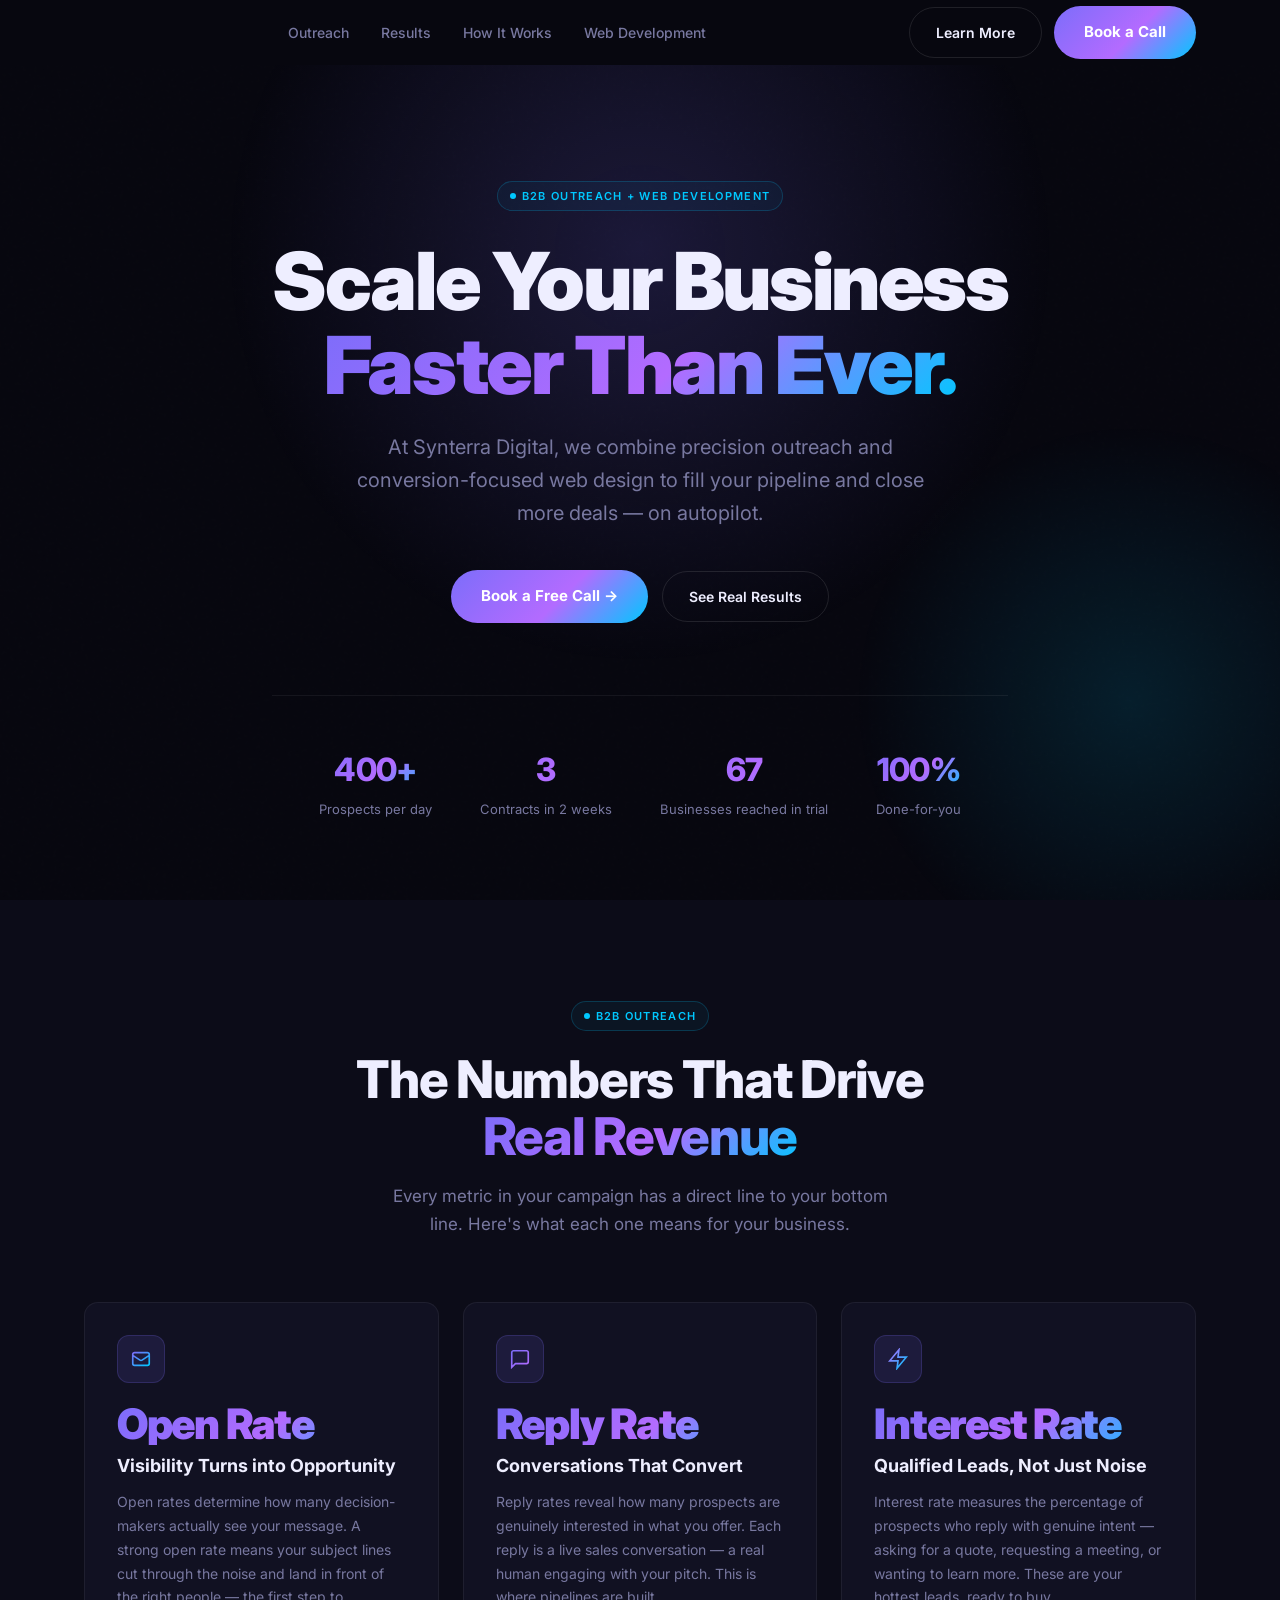
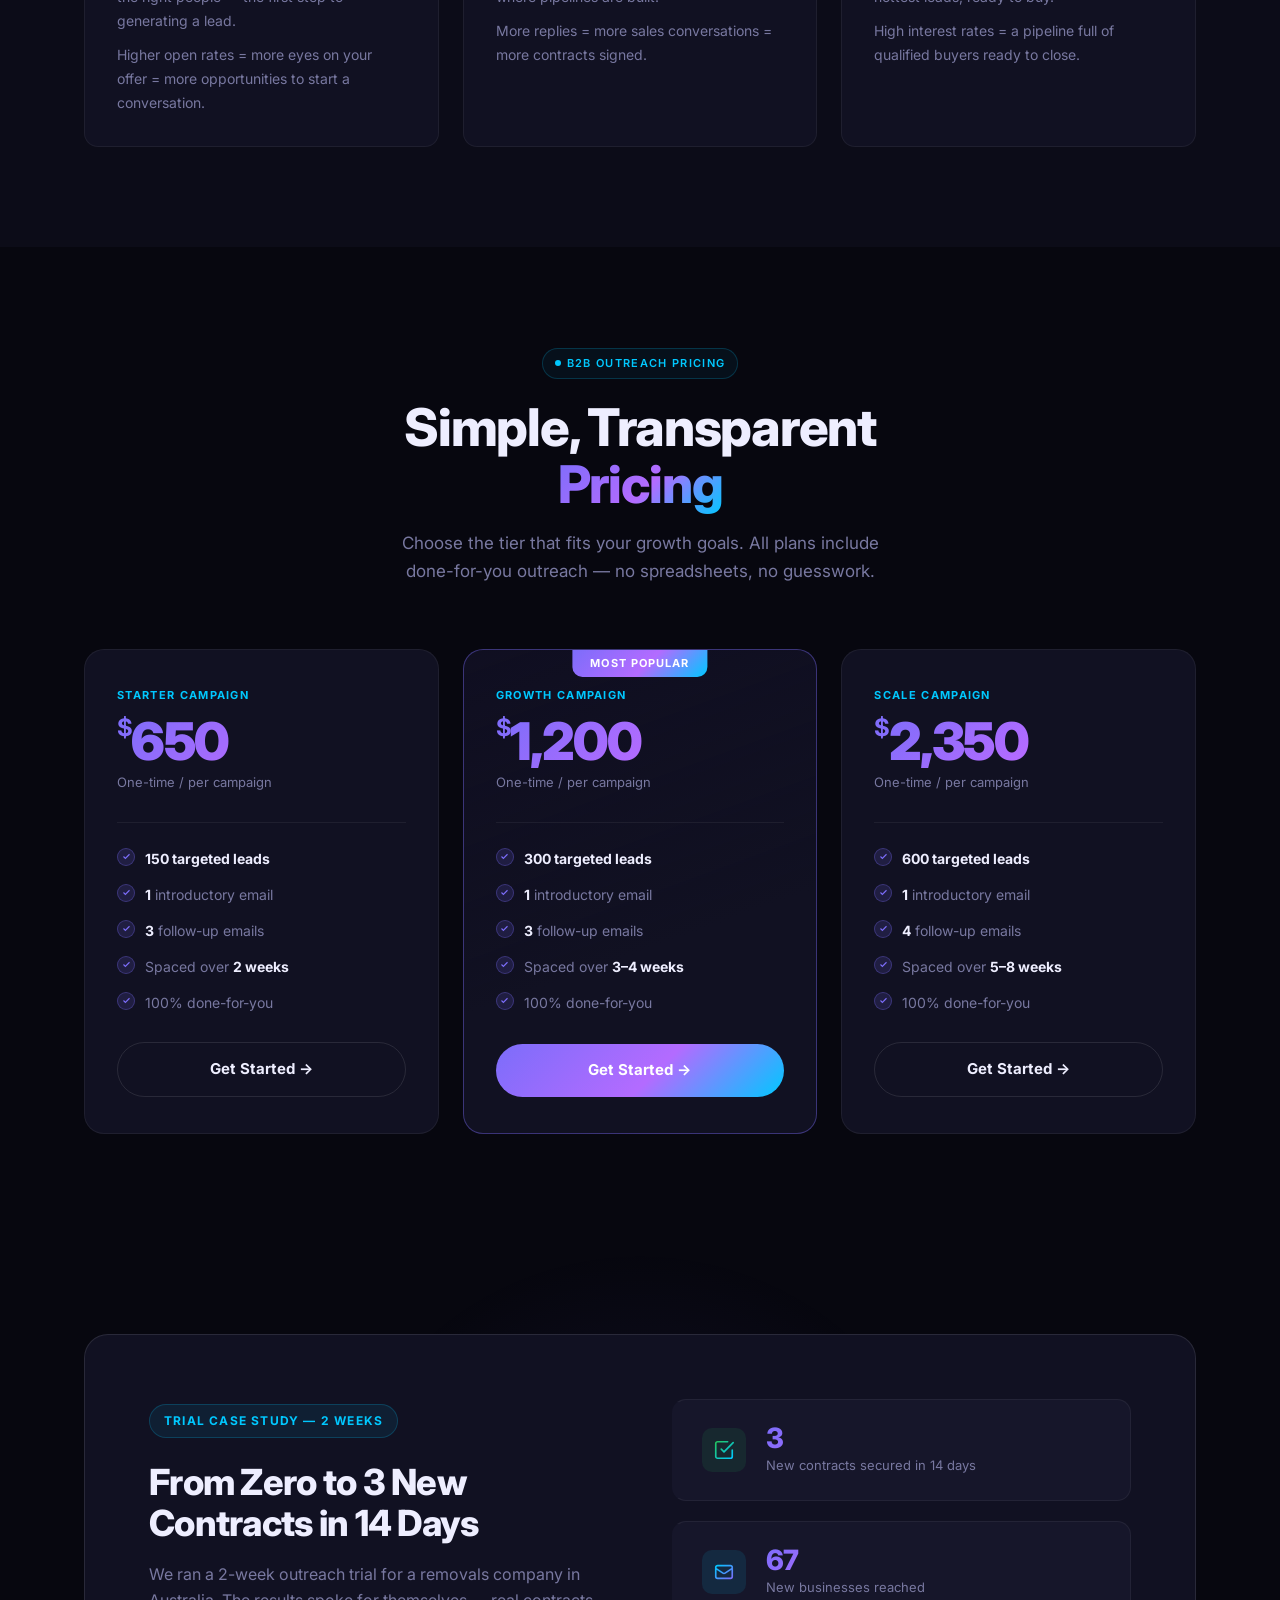
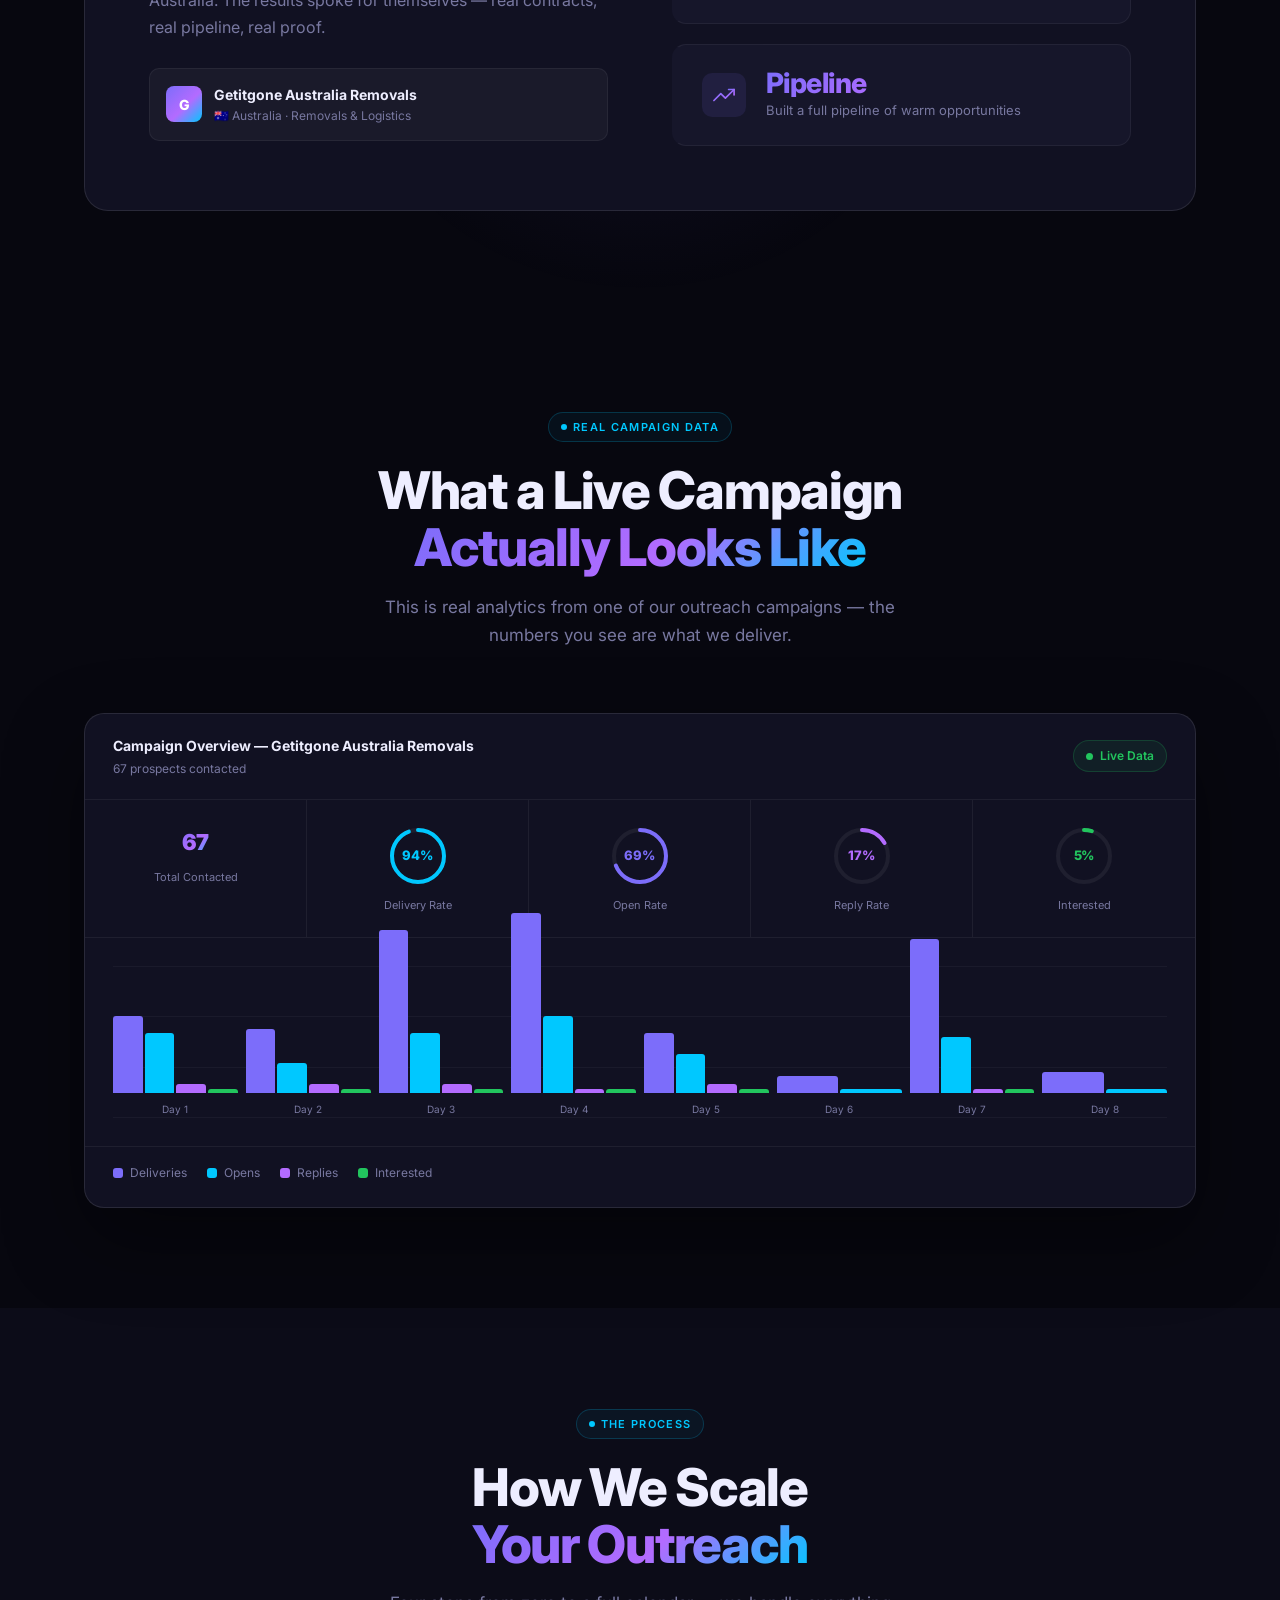
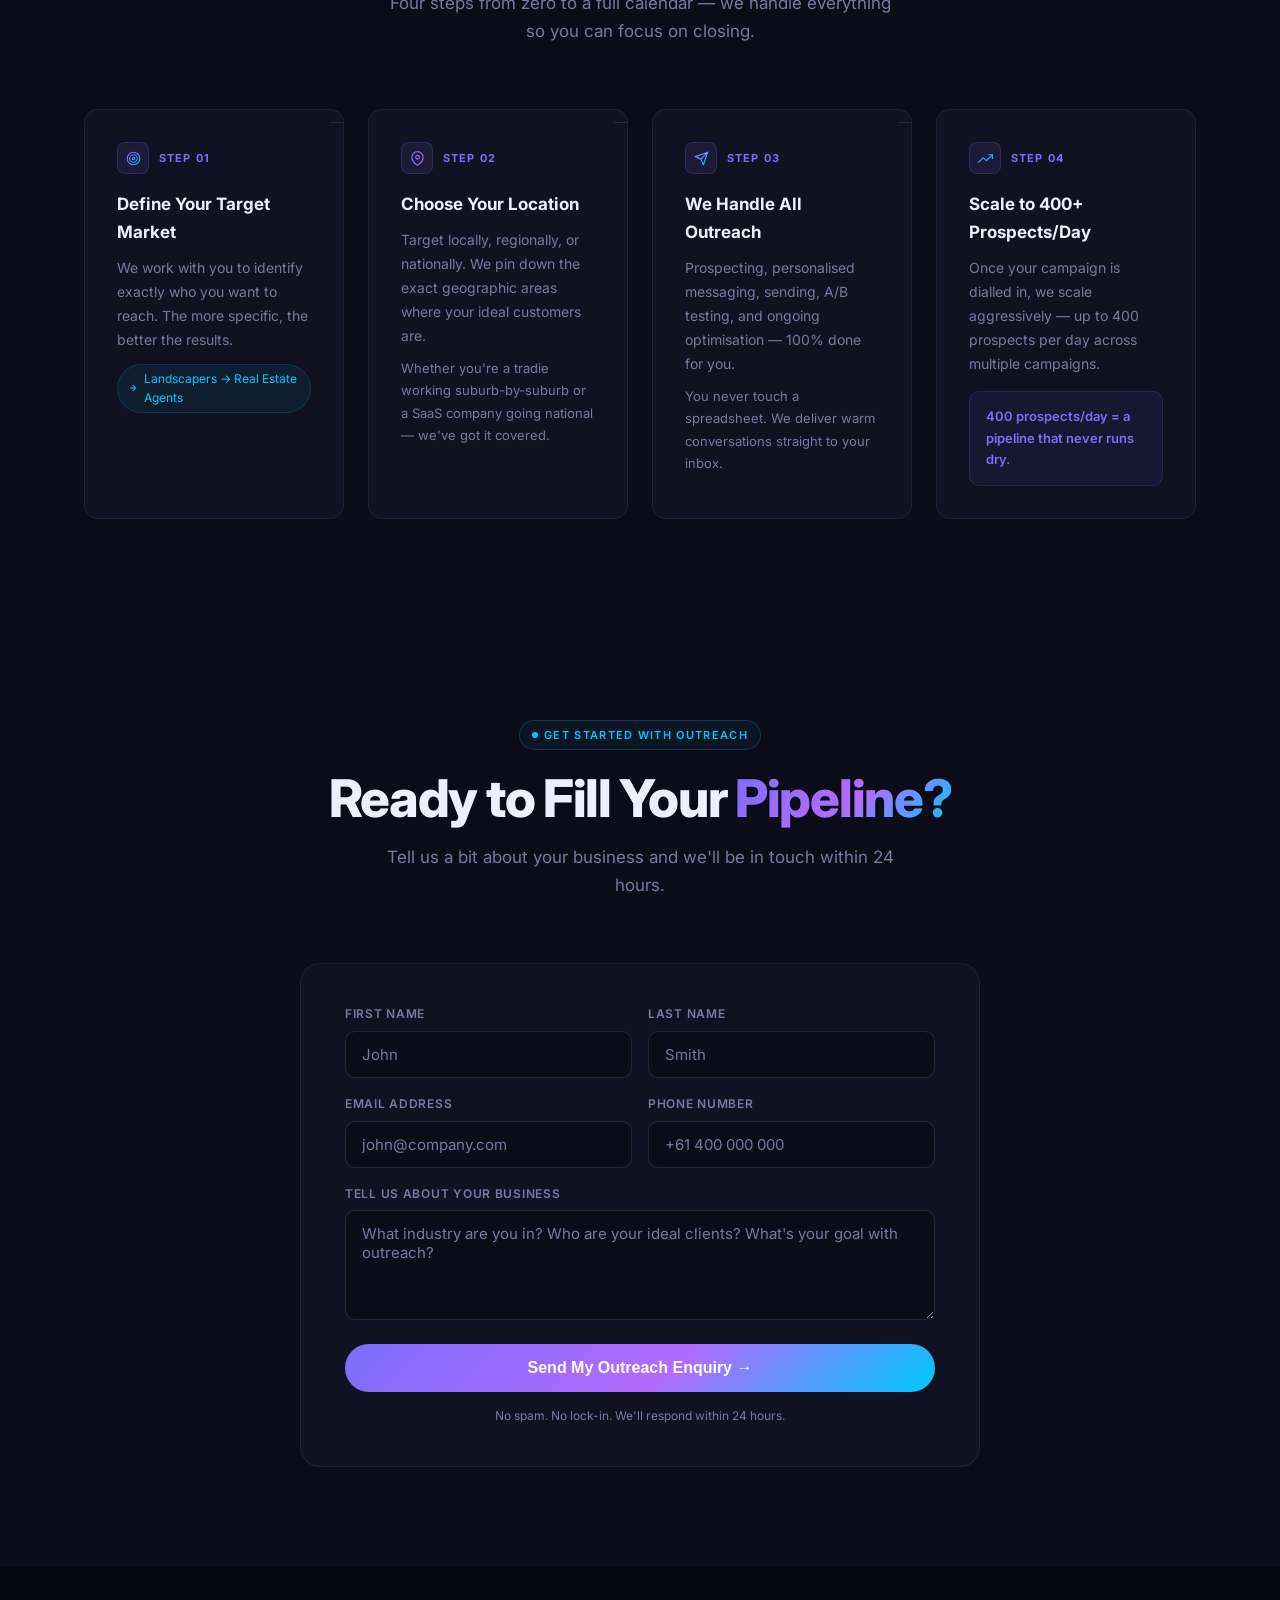
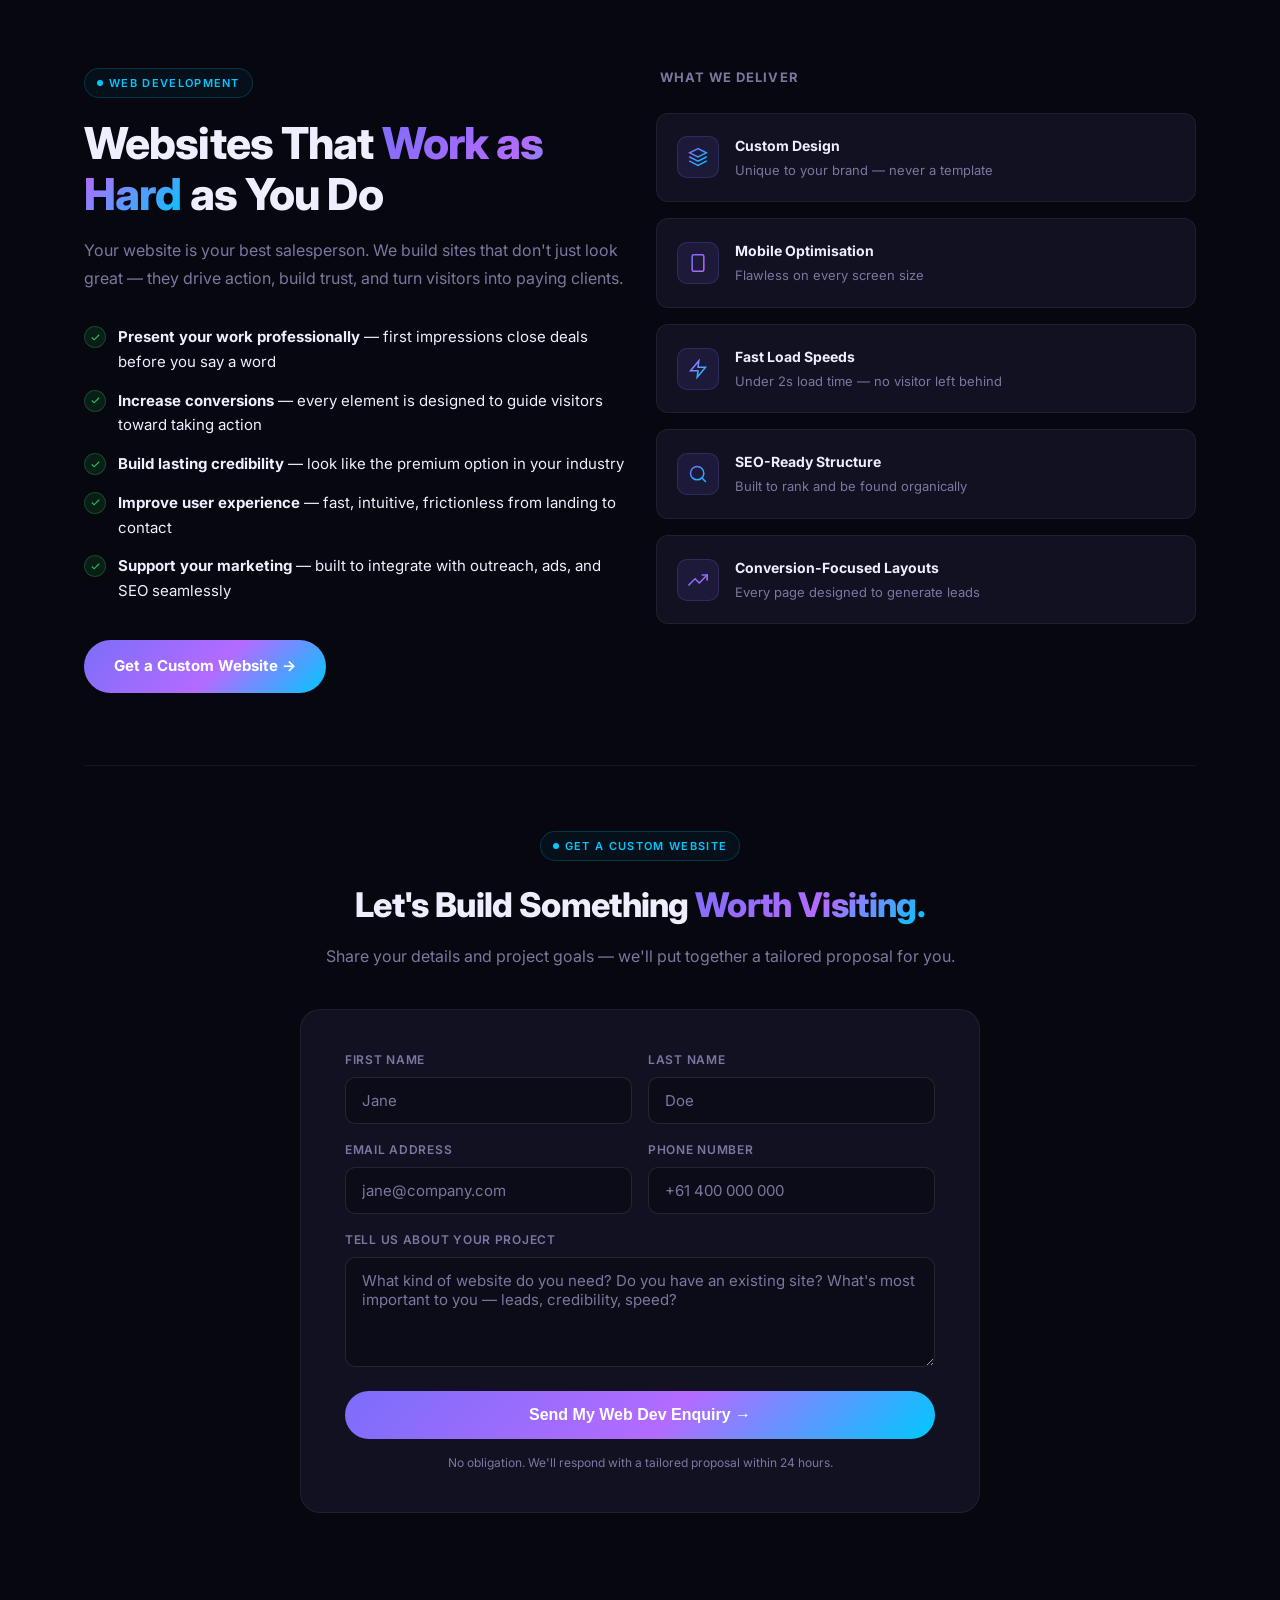
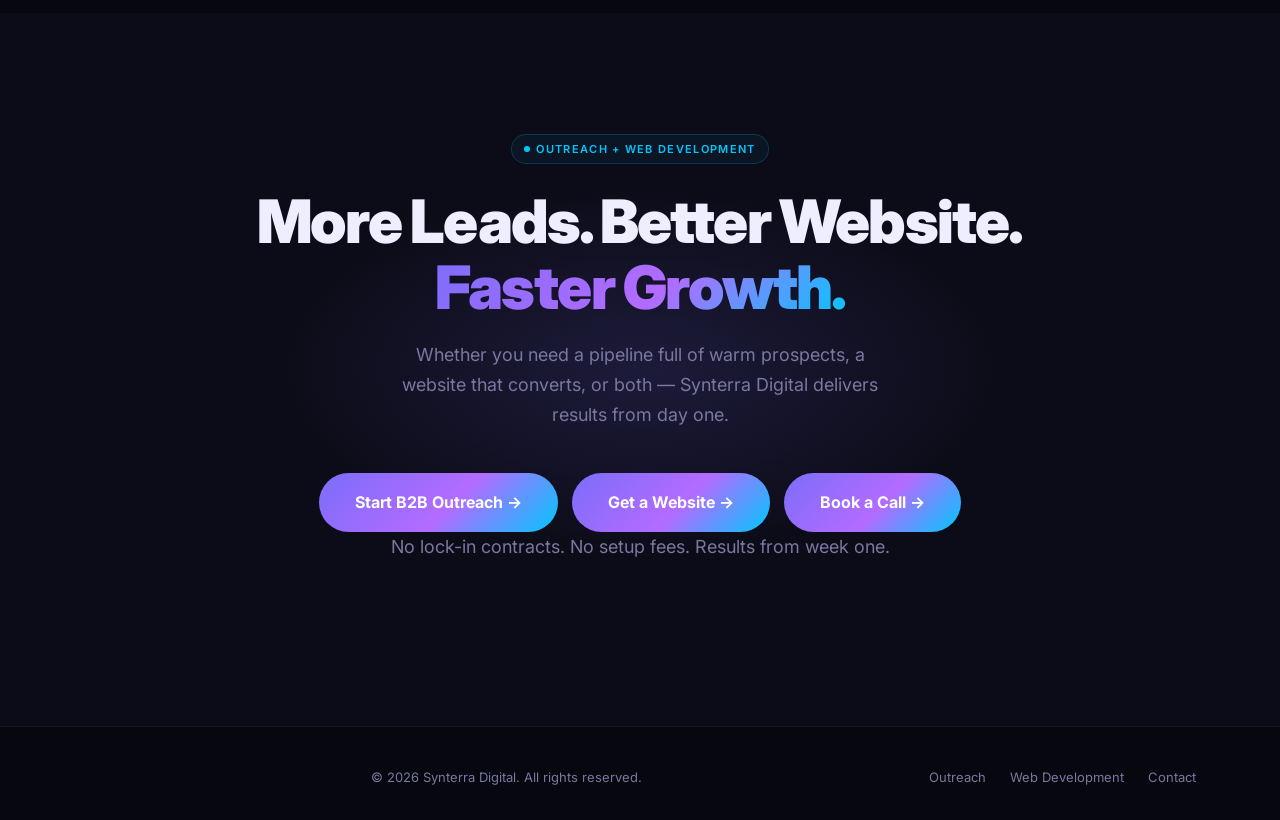
==== index.html @ b1b6a111 "Update index.html" ====
<!DOCTYPE html>
<html lang="en">
<head>
  <meta charset="UTF-8" />
  <meta name="viewport" content="width=device-width, initial-scale=1.0" />
  <title>Synterra Digital — Scale Faster. Convert More.</title>
  <meta name="description" content="Synterra Digital combines precision B2B outreach and conversion-focused web development to fill your pipeline and close more deals — on autopilot." />
  <link rel="canonical" href="https://synterradigital.com" />
  <meta property="og:title" content="Synterra Digital — Scale Faster. Convert More." />
  <meta property="og:description" content="Precision B2B outreach and web development that fills your pipeline and closes more deals." />
  <meta property="og:url" content="https://synterradigital.com" />
  <meta property="og:type" content="website" />
  <meta name="twitter:card" content="summary_large_image" />
  <meta name="twitter:title" content="Synterra Digital — Scale Faster. Convert More." />
  <meta name="twitter:description" content="Precision B2B outreach and web development that fills your pipeline and closes more deals." />
  <link rel="icon" type="image/svg+xml" href="data:image/svg+xml,<svg xmlns='http://www.w3.org/2000/svg' viewBox='0 0 32 32'><defs><linearGradient id='g' x1='0' y1='0' x2='1' y2='1'><stop offset='0%25' stop-color='%237c6dfa'/><stop offset='55%25' stop-color='%23b36bff'/><stop offset='100%25' stop-color='%2300c8ff'/></linearGradient></defs><text x='16' y='26' text-anchor='middle' font-family='Arial,sans-serif' font-weight='900' font-size='30' fill='url(%23g)'>S</text></svg>"/>
  <link rel="preconnect" href="https://fonts.googleapis.com" />
  <link rel="preconnect" href="https://fonts.gstatic.com" crossorigin />
  <link href="https://fonts.googleapis.com/css2?family=Inter:ital,opsz,wght@0,14..32,300;0,14..32,400;0,14..32,500;0,14..32,600;0,14..32,700;0,14..32,800;0,14..32,900;1,14..32,400&display=swap" rel="stylesheet" />
  <style>
    /* ── Reset ── */
    *, *::before, *::after { box-sizing: border-box; margin: 0; padding: 0; }

    :root {
      --bg:       #07070f;
      --bg2:      #0c0c18;
      --surface:  #111122;
      --surface2: #16162a;
      --border:   rgba(255,255,255,0.06);
      --border2:  rgba(255,255,255,0.1);
      --a1:       #7c6dfa;   /* violet */
      --a2:       #00c8ff;   /* cyan   */
      --a3:       #b36bff;   /* purple */
      --grad:     linear-gradient(135deg, #7c6dfa 0%, #b36bff 55%, #00c8ff 100%);
      --text:     #eeeeff;
      --muted:    #7878a0;
      --r:        14px;
      --ease:     cubic-bezier(0.16, 1, 0.3, 1);
      --max:      1160px;
    }

    html { scroll-behavior: smooth; background: var(--bg); }

    body {
      font-family: 'Inter', sans-serif;
      background: var(--bg);
      color: var(--text);
      overflow-x: hidden;
      line-height: 1.65;
    }

    ::selection { background: var(--a1); color: #fff; }
    ::-webkit-scrollbar { width: 5px; }
    ::-webkit-scrollbar-track { background: var(--bg); }
    ::-webkit-scrollbar-thumb { background: var(--a1); border-radius: 3px; }

    /* ── Utility ── */
    .container { max-width: var(--max); margin: 0 auto; padding: 0 24px; }
    .grad-text {
      background: var(--grad);
      -webkit-background-clip: text;
      -webkit-text-fill-color: transparent;
      background-clip: text;
    }
    .tag {
      display: inline-flex; align-items: center; gap: 6px;
      font-size: 11px; font-weight: 600; letter-spacing: .12em; text-transform: uppercase;
      color: var(--a2); border: 1px solid rgba(0,200,255,0.2);
      padding: 5px 12px; border-radius: 100px;
      background: rgba(0,200,255,0.05);
    }
    .tag::before { content: ''; width: 6px; height: 6px; border-radius: 50%; background: var(--a2); flex-shrink: 0; animation: pulse 2s ease infinite; }
    @keyframes pulse { 0%,100%{opacity:1;transform:scale(1)} 50%{opacity:.4;transform:scale(1.4)} }

    /* ── Buttons ── */
    .btn-primary {
      display: inline-flex; align-items: center; gap: 8px;
      background: var(--grad);
      color: #fff; font-weight: 700; font-size: 15px;
      padding: 14px 30px; border-radius: 100px; border: none; cursor: pointer;
      text-decoration: none; transition: transform .25s var(--ease), box-shadow .25s var(--ease), opacity .2s;
      box-shadow: 0 0 0 rgba(124,109,250,0);
    }
    .btn-primary:hover { transform: translateY(-2px); box-shadow: 0 10px 40px rgba(124,109,250,.45); }
    .btn-primary:active { transform: translateY(0); }

    .btn-ghost {
      display: inline-flex; align-items: center; gap: 8px;
      background: transparent; color: var(--text); font-weight: 600; font-size: 14px;
      padding: 13px 26px; border-radius: 100px;
      border: 1px solid var(--border2); cursor: pointer;
      text-decoration: none; transition: all .2s;
    }
    .btn-ghost:hover { background: rgba(255,255,255,.05); border-color: rgba(255,255,255,.2); }

    /* ── Nav ── */
    nav {
      position: fixed; top: 0; left: 0; right: 0; z-index: 999;
      padding: 6px 0;
      background: var(--bg);
      will-change: transform;
      transition: background .3s, backdrop-filter .3s;
    }
    nav.scrolled {
      background: rgba(7,7,15,.8);
      backdrop-filter: blur(20px);
    }
    .nav-inner {
      max-width: var(--max); margin: 0 auto; padding: 0 24px;
      display: flex; align-items: center; justify-content: space-between;
    }
    .nav-logo img { width: 240px; height: auto; display: block; }
    .nav-links { display: flex; align-items: center; gap: 32px; }
    .nav-links a { color: var(--muted); font-size: 14px; font-weight: 500; text-decoration: none; transition: color .2s; }
    .nav-links a:hover { color: var(--text); }
    .nav-cta { display: flex; align-items: center; gap: 12px; }
    .hamburger { display: none; flex-direction: column; gap: 5px; cursor: pointer; padding: 4px; }
    .hamburger span { display: block; width: 22px; height: 2px; background: var(--text); border-radius: 2px; transition: all .25s; }
    .mobile-menu {
      display: none; position: fixed; top: 0; left: 0; right: 0; bottom: 0; z-index: 998;
      background: var(--bg2); flex-direction: column; align-items: center; justify-content: center; gap: 32px;
    }
    .mobile-menu.open { display: flex; }
    .mobile-menu a { color: var(--text); font-size: 22px; font-weight: 600; text-decoration: none; }
    .mobile-menu-close { position: absolute; top: 24px; right: 24px; background: none; border: none; color: var(--text); font-size: 28px; cursor: pointer; }

    @media (max-width: 768px) {
      .nav-links, .nav-cta { display: none; }
      .nav-logo { display: none; }
      .hamburger { display: flex; order: -1; }
      .nav-inner { justify-content: flex-start; }
    }

    /* ── Hero ── */
    #hero {
      min-height: 100vh;
      display: flex; align-items: center;
      padding: 180px 0 80px;
      position: relative; overflow: hidden;
    }
    .hero-glow {
      position: absolute; pointer-events: none;
    }
    .hero-glow-1 {
      top: -200px; left: 50%; transform: translateX(-50%);
      width: 900px; height: 900px;
      background: radial-gradient(circle, rgba(124,109,250,.18) 0%, transparent 65%);
    }
    .hero-glow-2 {
      bottom: -100px; right: -150px;
      width: 600px; height: 600px;
      background: radial-gradient(circle, rgba(0,200,255,.12) 0%, transparent 65%);
    }
    .hero-content {
      position: relative; z-index: 1;
      max-width: 820px; margin: 0 auto; text-align: center;
    }
    .hero-content .tag { margin-bottom: 28px; }
    .hero-h1 {
      font-size: clamp(42px, 7vw, 80px);
      font-weight: 900; line-height: 1.05; letter-spacing: -.03em;
      margin-bottom: 24px;
    }
    .hero-sub {
      font-size: clamp(16px, 2vw, 20px); color: var(--muted); font-weight: 400;
      max-width: 580px; margin: 0 auto 40px;
    }
    .hero-btns { display: flex; align-items: center; justify-content: center; gap: 14px; flex-wrap: wrap; }
    .hero-stats {
      display: flex; align-items: center; justify-content: center; gap: 48px;
      margin-top: 72px; padding-top: 48px; border-top: 1px solid var(--border);
      flex-wrap: wrap;
    }
    .hero-stat-num {
      font-size: 32px; font-weight: 800; letter-spacing: -.02em;
    }
    .hero-stat-label { font-size: 13px; color: var(--muted); margin-top: 2px; }


    /* ── Section Common ── */
    section { padding: 100px 0; }
    .section-header { text-align: center; margin-bottom: 64px; }
    .section-header .tag { margin-bottom: 20px; }
    .section-h2 {
      font-size: clamp(30px, 4.5vw, 52px);
      font-weight: 800; line-height: 1.1; letter-spacing: -.025em;
      margin-bottom: 16px;
    }
    .section-sub { font-size: 17px; color: var(--muted); max-width: 520px; margin: 0 auto; }

    /* ── Card ── */
    .card {
      background: var(--surface); border: 1px solid var(--border);
      border-radius: var(--r); padding: 32px; position: relative; overflow: hidden;
      transition: border-color .25s, transform .25s var(--ease), box-shadow .25s var(--ease);
    }
    .card:hover { border-color: var(--border2); transform: translateY(-4px); box-shadow: 0 20px 60px rgba(0,0,0,.5); }
    .card::before {
      content: ''; position: absolute; top: 0; left: 0; right: 0; height: 1px;
      background: var(--grad); opacity: 0; transition: opacity .25s;
    }
    .card:hover::before { opacity: 1; }

    /* ── Outreach Section ── */
    #outreach { background: var(--bg2); }
    .outreach-grid { display: grid; grid-template-columns: repeat(3, 1fr); gap: 24px; }
    .outreach-card .icon-wrap {
      width: 48px; height: 48px; border-radius: 12px;
      background: rgba(124,109,250,.12); border: 1px solid rgba(124,109,250,.2);
      display: flex; align-items: center; justify-content: center; margin-bottom: 20px;
    }
    .outreach-card .icon-wrap svg { width: 22px; height: 22px; }
    .outreach-card .metric {
      font-size: 42px; font-weight: 900; letter-spacing: -.03em; line-height: 1;
      margin-bottom: 6px;
    }
    .outreach-card h3 { font-size: 18px; font-weight: 700; margin-bottom: 10px; color: var(--text); }
    .outreach-card p { font-size: 14px; color: var(--muted); line-height: 1.7; }

    @media (max-width: 900px) { .outreach-grid { grid-template-columns: 1fr; } }
    @media (min-width: 640px) and (max-width: 900px) { .outreach-grid { grid-template-columns: 1fr 1fr; } }

    /* ── Results / Case Study ── */
    #results { position: relative; overflow: hidden; }
    .results-glow {
      position: absolute; top: 50%; left: 50%; transform: translate(-50%, -50%);
      width: 700px; height: 700px; pointer-events: none;
      background: radial-gradient(circle, rgba(124,109,250,.1) 0%, transparent 65%);
    }
    .results-inner {
      position: relative; z-index: 1;
      background: var(--surface); border: 1px solid var(--border2);
      border-radius: 24px; padding: 64px;
      display: grid; grid-template-columns: 1fr 1fr; gap: 64px; align-items: center;
    }
    .results-badge {
      display: inline-block; background: rgba(0,200,255,.08); border: 1px solid rgba(0,200,255,.2);
      color: var(--a2); font-size: 12px; font-weight: 700; letter-spacing: .1em; text-transform: uppercase;
      padding: 6px 14px; border-radius: 100px; margin-bottom: 24px;
    }
    .results-inner h2 { font-size: 36px; font-weight: 800; letter-spacing: -.02em; line-height: 1.15; margin-bottom: 16px; }
    .results-inner p { font-size: 16px; color: var(--muted); margin-bottom: 28px; }
    .results-company {
      display: flex; align-items: center; gap: 12px;
      background: rgba(255,255,255,.04); border: 1px solid var(--border);
      border-radius: 10px; padding: 14px 16px;
    }
    .results-company-icon {
      width: 36px; height: 36px; border-radius: 8px;
      background: var(--grad); display: flex; align-items: center; justify-content: center;
      font-weight: 800; font-size: 14px; color: #fff; flex-shrink: 0;
    }
    .results-company-name { font-weight: 700; font-size: 14px; }
    .results-company-loc { font-size: 12px; color: var(--muted); }
    .results-stats { display: flex; flex-direction: column; gap: 20px; }
    .result-stat-card {
      background: var(--surface2); border: 1px solid var(--border);
      border-radius: 14px; padding: 24px 28px;
      display: flex; align-items: center; gap: 20px;
      transition: border-color .2s;
    }
    .result-stat-card:hover { border-color: var(--border2); }
    .result-stat-icon {
      width: 44px; height: 44px; flex-shrink: 0; border-radius: 10px;
      display: flex; align-items: center; justify-content: center; font-size: 20px;
    }
    .result-stat-icon.green { background: rgba(34,197,94,.1); }
    .result-stat-icon.blue  { background: rgba(0,200,255,.1); }
    .result-stat-icon.violet { background: rgba(124,109,250,.1); }
    .result-stat-num { font-size: 28px; font-weight: 800; letter-spacing: -.02em; line-height: 1; }
    .result-stat-label { font-size: 13px; color: var(--muted); margin-top: 3px; }

    @media (max-width: 768px) {
      .results-inner { grid-template-columns: 1fr; gap: 40px; padding: 36px 24px; }
    }

    /* ── How It Works ── */
    #how { background: var(--bg2); }
    .steps-grid { display: grid; grid-template-columns: repeat(4, 1fr); gap: 24px; }
    .step-card { position: relative; }
    .step-num {
      font-size: 11px; font-weight: 700; letter-spacing: .1em; text-transform: uppercase;
      color: var(--a1); margin-bottom: 16px; display: flex; align-items: center; gap: 10px;
    }
    .step-connector {
      position: absolute; top: 12px; right: -13px;
      width: 26px; height: 1px; background: var(--border2); z-index: 0;
    }
    .step-card:last-child .step-connector { display: none; }
    .step-card h3 { font-size: 17px; font-weight: 700; margin-bottom: 10px; }
    .step-card p { font-size: 14px; color: var(--muted); line-height: 1.7; }
    .step-example {
      display: inline-flex; align-items: center; gap: 6px;
      margin-top: 12px; font-size: 12px; color: var(--a2);
      background: rgba(0,200,255,.06); border: 1px solid rgba(0,200,255,.15);
      padding: 4px 10px; border-radius: 100px;
    }
    .step-icon {
      flex-shrink: 0; width: 32px; height: 32px; border-radius: 8px;
      background: rgba(124,109,250,.1); border: 1px solid rgba(124,109,250,.2);
      display: flex; align-items: center; justify-content: center;
      transition: background .25s, border-color .25s;
    }
    .step-icon svg { width: 15px; height: 15px; }
    .step-highlight {
      margin-top: 16px; padding: 14px 16px;
      background: rgba(124,109,250,.07); border: 1px solid rgba(124,109,250,.15);
      border-radius: 10px; font-size: 13px; font-weight: 600; color: var(--a1);
    }

    @media (max-width: 900px) { .steps-grid { grid-template-columns: 1fr 1fr; } .step-connector { display: none; } }
    @media (max-width: 540px) { .steps-grid { grid-template-columns: 1fr; } }

    /* ── Web Dev ── */
    .webdev-grid { display: grid; grid-template-columns: 1fr 1fr; gap: 32px; align-items: start; }
    .webdev-left h2 { font-size: clamp(28px, 4vw, 44px); font-weight: 800; letter-spacing: -.02em; line-height: 1.15; margin-bottom: 16px; }
    .webdev-left p { font-size: 16px; color: var(--muted); margin-bottom: 32px; line-height: 1.8; }
    .benefits-list { list-style: none; display: flex; flex-direction: column; gap: 14px; margin-bottom: 36px; }
    .benefits-list li {
      display: flex; align-items: flex-start; gap: 12px;
      font-size: 15px; color: var(--text);
    }
    .check {
      flex-shrink: 0; width: 22px; height: 22px; border-radius: 50%;
      background: rgba(34,197,94,.12); border: 1px solid rgba(34,197,94,.25);
      display: flex; align-items: center; justify-content: center; margin-top: 1px;
    }
    .check svg { width: 11px; height: 11px; stroke: #22c55e; stroke-width: 2.5; }
    .webdev-right { display: flex; flex-direction: column; gap: 16px; }
    .deliver-card {
      display: flex; align-items: center; gap: 16px;
      background: var(--surface); border: 1px solid var(--border);
      border-radius: 12px; padding: 20px;
      transition: border-color .2s, transform .2s var(--ease);
    }
    .deliver-card:hover { border-color: var(--border2); transform: translateX(4px); }
    .deliver-icon {
      width: 42px; height: 42px; flex-shrink: 0; border-radius: 10px;
      background: rgba(124,109,250,.1); border: 1px solid rgba(124,109,250,.2);
      display: flex; align-items: center; justify-content: center;
    }
    .deliver-icon svg { width: 20px; height: 20px; }
    .deliver-text h4 { font-size: 14px; font-weight: 700; margin-bottom: 3px; }
    .deliver-text p { font-size: 13px; color: var(--muted); }

    @media (max-width: 860px) { .webdev-grid { grid-template-columns: 1fr; } }

    /* ── Final CTA ── */
    #cta {
      background: var(--bg2);
      text-align: center; padding: 120px 0;
      position: relative; overflow: hidden;
    }
    #cta .cta-glow {
      position: absolute; top: 50%; left: 50%; transform: translate(-50%,-50%);
      width: 800px; height: 400px; pointer-events: none;
      background: radial-gradient(ellipse, rgba(124,109,250,.15) 0%, transparent 65%);
    }
    #cta .container { position: relative; z-index: 1; }
    #cta h2 { font-size: clamp(32px, 5vw, 60px); font-weight: 900; letter-spacing: -.03em; line-height: 1.1; margin-bottom: 20px; }
    #cta p { font-size: 18px; color: var(--muted); max-width: 500px; margin: 0 auto 44px; }
    .cta-btns { display: flex; align-items: center; justify-content: center; gap: 14px; flex-wrap: wrap; }
    .cta-note { margin-top: 20px; font-size: 13px; color: var(--muted); }

    /* ── Footer ── */
    footer {
      border-top: 1px solid var(--border);
      padding: 40px 0 32px;
    }
    .footer-inner {
      display: flex; align-items: center; justify-content: space-between; flex-wrap: wrap; gap: 20px;
    }
    .footer-logo img { height: 80px; opacity: .85; }
    .footer-copy { font-size: 13px; color: var(--muted); }
    .footer-links { display: flex; gap: 24px; }
    .footer-links a { font-size: 13px; color: var(--muted); text-decoration: none; transition: color .2s; }
    .footer-links a:hover { color: var(--text); }

    /* ── Fade-in animation ── */
    .fade-up {
      opacity: 0; transform: translateY(28px);
      transition: opacity .7s var(--ease), transform .7s var(--ease);
    }
    .fade-up.visible { opacity: 1; transform: translateY(0); }

    /* ── Pricing Tiers ── */
    #pricing { background: var(--bg); }
    .pricing-grid { display: grid; grid-template-columns: repeat(3, 1fr); gap: 24px; align-items: stretch; }
    .pricing-card {
      background: var(--surface); border: 1px solid var(--border);
      border-radius: 20px; padding: 36px 32px;
      display: flex; flex-direction: column; gap: 0;
      position: relative; overflow: hidden;
      transition: transform .25s var(--ease), box-shadow .25s var(--ease), border-color .25s;
    }
    .pricing-card:hover { transform: translateY(-6px); box-shadow: 0 24px 64px rgba(0,0,0,.5); border-color: var(--border2); }
    .pricing-card.popular {
      border-color: rgba(124,109,250,.4);
      background: linear-gradient(160deg, rgba(124,109,250,.08) 0%, var(--surface) 60%);
    }
    .pricing-card.popular:hover { border-color: rgba(124,109,250,.7); }
    .popular-badge {
      position: absolute; top: -1px; left: 50%; transform: translateX(-50%);
      background: var(--grad); color: #fff;
      font-size: 11px; font-weight: 700; letter-spacing: .1em; text-transform: uppercase;
      padding: 5px 18px; border-radius: 0 0 10px 10px;
    }
    .pricing-tier-label {
      font-size: 11px; font-weight: 700; letter-spacing: .12em; text-transform: uppercase;
      color: var(--a2); margin-bottom: 12px;
    }
    .pricing-price {
      font-size: 52px; font-weight: 900; letter-spacing: -.03em; line-height: 1;
      margin-bottom: 4px;
    }
    .pricing-price sup { font-size: 24px; font-weight: 700; vertical-align: top; margin-top: 8px; }
    .pricing-billed { font-size: 13px; color: var(--muted); margin-bottom: 28px; }
    .pricing-divider { height: 1px; background: var(--border); margin-bottom: 24px; }
    .pricing-features { list-style: none; display: flex; flex-direction: column; gap: 13px; flex: 1; }
    .pricing-features li { display: flex; align-items: flex-start; gap: 10px; font-size: 14px; color: var(--text); }
    .pricing-features li .pf-icon {
      flex-shrink: 0; width: 18px; height: 18px; border-radius: 50%; margin-top: 1px;
      background: rgba(124,109,250,.15); border: 1px solid rgba(124,109,250,.3);
      display: flex; align-items: center; justify-content: center;
    }
    .pricing-features li .pf-icon svg { width: 9px; height: 9px; stroke: var(--a1); stroke-width: 3; }
    .pricing-features li .pf-label { color: var(--muted); }
    .pricing-features li strong { color: var(--text); }
    .pricing-cta { margin-top: 28px; }
    .pricing-cta a { width: 100%; justify-content: center; }
    .pricing-card:not(.popular) .pricing-cta a { background: transparent; border: 1px solid var(--border2); color: var(--text); }
    .pricing-card:not(.popular) .pricing-cta a:hover { background: rgba(255,255,255,.05); border-color: rgba(255,255,255,.25); box-shadow: none; }

    @media (max-width: 900px) { .pricing-grid { grid-template-columns: 1fr; max-width: 420px; margin: 0 auto; } }

    /* ── Analytics Dashboard ── */
    #analytics { background: var(--bg); }
    .analytics-dashboard {
      background: var(--surface); border: 1px solid var(--border2);
      border-radius: 20px; overflow: hidden;
      box-shadow: 0 32px 80px rgba(0,0,0,.4);
    }
    .analytics-topbar {
      padding: 20px 28px; border-bottom: 1px solid var(--border);
      display: flex; align-items: center; justify-content: space-between; flex-wrap: wrap; gap: 12px;
    }
    .analytics-topbar-title { font-size: 14px; font-weight: 700; }
    .analytics-topbar-sub { font-size: 12px; color: var(--muted); margin-top: 2px; }
    .analytics-live {
      display: flex; align-items: center; gap: 7px;
      font-size: 12px; font-weight: 600; color: #22c55e;
      background: rgba(34,197,94,.08); border: 1px solid rgba(34,197,94,.2);
      padding: 5px 12px; border-radius: 100px;
    }
    .analytics-live::before {
      content: ''; width: 7px; height: 7px; border-radius: 50%; background: #22c55e;
      animation: pulse 1.5s ease infinite;
    }
    .metrics-row {
      display: grid; grid-template-columns: repeat(5, 1fr);
      border-bottom: 1px solid var(--border);
    }
    .metric-cell {
      padding: 24px 16px; text-align: center; border-right: 1px solid var(--border);
      display: flex; flex-direction: column; align-items: center; gap: 10px;
    }
    .metric-cell:last-child { border-right: none; }
    .ring-wrap { position: relative; width: 64px; height: 64px; flex-shrink: 0; }
    .ring-wrap svg { transform: rotate(-90deg); }
    .ring-track { fill: none; stroke: rgba(255,255,255,.06); stroke-width: 4; }
    .ring-fill {
      fill: none; stroke-width: 4; stroke-linecap: round;
      stroke-dasharray: 163; stroke-dashoffset: 163;
      transition: stroke-dashoffset 1.6s cubic-bezier(0.16,1,0.3,1);
    }
    .ring-val {
      position: absolute; inset: 0; display: flex; align-items: center; justify-content: center;
      font-size: 13px; font-weight: 800; letter-spacing: -.02em;
    }
    .metric-cell-label { font-size: 11px; color: var(--muted); line-height: 1.4; text-align: center; }
    .metric-cell-num { font-size: 22px; font-weight: 900; letter-spacing: -.02em; }

    /* Chart */
    .chart-area { padding: 28px 28px 0; }
    .chart-container { position: relative; }
    .chart-gridlines {
      position: absolute; inset: 0; bottom: 28px;
      display: flex; flex-direction: column; justify-content: space-between; pointer-events: none;
    }
    .chart-gridline { width: 100%; height: 1px; background: rgba(255,255,255,.04); }
    .chart-wrap {
      height: 180px; display: flex; align-items: flex-end; gap: 8px;
      position: relative; padding-bottom: 28px;
    }
    .chart-group { flex: 1; display: flex; flex-direction: column; align-items: center; gap: 0; }
    .chart-bars { width: 100%; display: flex; align-items: flex-end; gap: 2px; height: 180px; }
    .bar {
      flex: 1; border-radius: 3px 3px 0 0;
      transform: scaleY(0); transform-origin: bottom;
      transition: transform 1s cubic-bezier(0.16,1,0.3,1);
      min-height: 3px;
    }
    .bar.deliveries { background: var(--a1); }
    .bar.opens      { background: var(--a2); }
    .bar.replies    { background: var(--a3); }
    .bar.interested { background: #22c55e; }
    .chart-date { font-size: 10px; color: var(--muted); margin-top: 8px; white-space: nowrap; }
    .chart-legend {
      display: flex; gap: 20px; padding: 16px 28px 24px;
      border-top: 1px solid var(--border); flex-wrap: wrap;
    }
    .legend-item { display: flex; align-items: center; gap: 7px; font-size: 12px; color: var(--muted); }
    .legend-dot { width: 10px; height: 10px; border-radius: 3px; flex-shrink: 0; }

    @media (max-width: 768px) {
      .metrics-row { grid-template-columns: repeat(3, 1fr); }
      .metric-cell:nth-child(3) { border-right: none; }
      .metric-cell:nth-child(4) { border-top: 1px solid var(--border); }
      .metric-cell:nth-child(5) { border-top: 1px solid var(--border); grid-column: 2 / 4; border-right: none; }
      .analytics-topbar { flex-direction: column; align-items: flex-start; }
    }
    @media (max-width: 500px) {
      .metrics-row { grid-template-columns: repeat(2, 1fr); }
      .metric-cell:nth-child(2) { border-right: none; }
      .metric-cell:nth-child(3) { border-right: 1px solid var(--border); border-top: 1px solid var(--border); }
      .metric-cell:nth-child(4) { border-top: 1px solid var(--border); }
      .metric-cell:nth-child(5) { grid-column: 1 / -1; border-top: 1px solid var(--border); border-right: none; }
    }

    /* ── Active nav link ── */
    .nav-links a.active { color: var(--text); }
    .nav-links a.active::after {
      content: ''; display: block; margin-top: 3px;
      height: 2px; border-radius: 2px; background: var(--grad);
    }

    /* ── Contact Forms ── */
    .form-section {
      margin-top: 72px; padding-top: 64px;
      border-top: 1px solid var(--border);
    }
    .form-section-header { text-align: center; margin-bottom: 40px; }
    .form-section-header h3 {
      font-size: clamp(22px, 3vw, 34px); font-weight: 800;
      letter-spacing: -.02em; margin-bottom: 10px;
    }
    .form-section-header p { font-size: 16px; color: var(--muted); }
    .contact-form {
      max-width: 680px; margin: 0 auto;
      background: var(--surface); border: 1px solid var(--border);
      border-radius: 20px; padding: 40px 44px;
    }
    .form-row { display: grid; grid-template-columns: 1fr 1fr; gap: 16px; }
    .form-group { display: flex; flex-direction: column; gap: 7px; margin-bottom: 16px; }
    .form-group label {
      font-size: 12px; font-weight: 600; letter-spacing: .06em; text-transform: uppercase;
      color: var(--muted);
    }
    .form-group input,
    .form-group textarea {
      background: var(--bg2); border: 1px solid var(--border2);
      color: var(--text); font-family: 'Inter', sans-serif; font-size: 15px;
      padding: 13px 16px; border-radius: 10px; outline: none;
      transition: border-color .2s, box-shadow .2s;
    }
    .form-group input::placeholder,
    .form-group textarea::placeholder { color: var(--muted); }
    .form-group input:focus,
    .form-group textarea:focus {
      border-color: var(--a1);
      box-shadow: 0 0 0 3px rgba(124,109,250,.15);
    }
    .form-group textarea { resize: vertical; min-height: 110px; }
    .form-submit { width: 100%; margin-top: 8px; justify-content: center; font-size: 16px; padding: 15px 32px; }
    .form-disclaimer { text-align: center; margin-top: 14px; font-size: 12px; color: var(--muted); }
    /* ── Call dropdown ── */
    .call-dropdown { position: relative; display: inline-flex; }
    .call-dropdown .call-menu {
      display: none; position: absolute; top: calc(100% + 10px); left: 50%; transform: translateX(-50%);
      background: var(--surface2); border: 1px solid var(--border2);
      border-radius: 12px; padding: 8px; min-width: 280px;
      box-shadow: 0 16px 48px rgba(0,0,0,.5); z-index: 100;
    }
    .call-dropdown.open .call-menu { display: block; }
    .call-menu a {
      display: flex; align-items: center; gap: 10px; white-space: nowrap;
      padding: 11px 14px; border-radius: 8px;
      color: var(--text); text-decoration: none; font-size: 14px; font-weight: 500;
      transition: background .15s;
    }
    .call-menu a:hover { background: rgba(255,255,255,.06); }
    .call-menu a span { flex-shrink: 0; font-size: 11px; font-weight: 700; letter-spacing: .06em; text-transform: uppercase; color: var(--a2); background: rgba(0,200,255,.08); border: 1px solid rgba(0,200,255,.2); padding: 2px 8px; border-radius: 100px; }
    .call-menu-label { font-size: 11px; font-weight: 700; letter-spacing: .08em; text-transform: uppercase; color: var(--muted); padding: 6px 14px 4px; }

    .form-submit.sending { opacity: .7; pointer-events: none; }
    .form-submit.sending::after { content: ''; display: inline-block; width: 14px; height: 14px; border: 2px solid rgba(255,255,255,.4); border-top-color: #fff; border-radius: 50%; animation: spin .7s linear infinite; margin-left: 8px; vertical-align: middle; }
    @keyframes spin { to { transform: rotate(360deg); } }
    .form-error { text-align: center; margin-top: 14px; font-size: 13px; color: #f87171; }
    .form-success {
      display: none; text-align: center; padding: 32px;
      background: rgba(34,197,94,.06); border: 1px solid rgba(34,197,94,.2);
      border-radius: 14px; margin-top: 16px;
    }
    .form-success p { font-size: 16px; font-weight: 600; color: #22c55e; }
    .form-success span { font-size: 13px; color: var(--muted); display: block; margin-top: 4px; }
    @media (max-width: 600px) {
      .form-row { grid-template-columns: 1fr; }
      .contact-form { padding: 28px 22px; }
    }

    /* ── Extra animations ── */



    /* Stat number pop-in */
    .hero-stat-num { transition: transform .2s var(--ease); }
    .hero-stat-num.counted { animation: statPop .4s var(--ease); }
    @keyframes statPop {
      0%   { transform: scale(1); }
      50%  { transform: scale(1.18); }
      100% { transform: scale(1); }
    }

    /* Animated gradient border on cards on hover */
    .card::after {
      content: ''; position: absolute; inset: -1px; border-radius: calc(var(--r) + 1px);
      background: var(--grad); opacity: 0; z-index: -1;
      transition: opacity .3s;
    }
    .card:hover::after { opacity: .35; }


    /* Result stat card animated left border */
    .result-stat-card { border-left: 2px solid transparent; transition: border-color .3s, border-left-color .3s; }
    .result-stat-card:hover { border-left-color: var(--a1); }

    /* Step number circle fill on hover */
    .card.step-card:hover .step-icon { background: rgba(124,109,250,.22); border-color: rgba(124,109,250,.5); }

    /* Tag pulse dot already animated; add glow to tag on hover */
    .tag { transition: box-shadow .25s, border-color .25s; }
    .tag:hover { border-color: rgba(0,200,255,.45); box-shadow: 0 0 14px rgba(0,200,255,.12); }

    /* ── Noise overlay ── */
    body::before {
      content: ''; position: fixed; inset: 0; z-index: 0; pointer-events: none;
      background-image: url("data:image/svg+xml,%3Csvg viewBox='0 0 256 256' xmlns='http://www.w3.org/2000/svg'%3E%3Cfilter id='n'%3E%3CfeTurbulence type='fractalNoise' baseFrequency='0.9' numOctaves='4' stitchTiles='stitch'/%3E%3C/filter%3E%3Crect width='100%25' height='100%25' filter='url(%23n)' opacity='0.03'/%3E%3C/svg%3E");
      opacity: .35;
    }

    /* ══════════════════════════════════════
       MOBILE OPTIMISATION
    ══════════════════════════════════════ */

    /* Tablet — ≤ 768px */
    @media (max-width: 768px) {
      section { padding: 64px 0; }
      .container { padding: 0 20px; }

      #hero { padding: 110px 0 56px; min-height: unset; }
      .hero-stats {
        flex-wrap: wrap; gap: 20px 32px; justify-content: center;
        margin-top: 48px; padding-top: 32px;
      }
      .hero-stats > div { flex: 1 1 42%; min-width: 120px; text-align: center; }
      .hero-stat-num { font-size: 28px; }

      .section-header { margin-bottom: 44px; }
      .section-sub { font-size: 15px; }

      #cta { padding: 80px 0; }

      /* Footer — stack vertically */
      .footer-inner { flex-direction: column; align-items: center; text-align: center; }
      .footer-links { justify-content: center; }

      /* Call dropdown — prevent going off left edge */
      .call-dropdown .call-menu { left: auto; right: 0; transform: none; }
      #hero-call-dropdown .call-menu,
      #mobile-call-dropdown .call-menu {
        left: 50%; right: auto; transform: translateX(-50%);
        max-width: calc(100vw - 40px);
      }
    }

    /* Mobile — ≤ 480px */
    @media (max-width: 480px) {
      section { padding: 52px 0; }
      .container { padding: 0 16px; }

      #hero { padding: 96px 0 48px; }

      /* Hero buttons — full width stacked */
      .hero-btns { flex-direction: column; gap: 10px; align-items: stretch; }
      .hero-btns .call-dropdown { width: 100%; }
      .hero-btns .call-dropdown .btn-primary { width: 100%; justify-content: center; }
      .hero-btns .btn-ghost { width: 100%; justify-content: center; }

      .hero-stats { gap: 14px 20px; margin-top: 40px; padding-top: 28px; }
      .hero-stat-num { font-size: 24px; }
      .hero-stat-label { font-size: 12px; }

      /* Section headings */
      .section-h2 { letter-spacing: -.02em; }

      /* Analytics chart — horizontal scroll */
      .chart-area { padding: 20px 16px 0; overflow-x: auto; -webkit-overflow-scrolling: touch; }
      .chart-wrap { min-width: 480px; }

      /* Pricing */
      .pricing-card { padding: 28px 22px; }
      .pricing-price { font-size: 44px; }

      /* Results */
      .results-inner { padding: 28px 20px !important; gap: 28px !important; }
      .result-stat-card { padding: 18px 16px; gap: 14px; }
      .result-stat-num { font-size: 22px; }

      /* How it works */
      .step-highlight { font-size: 12px; padding: 12px 14px; }

      /* CTA buttons — full width stacked */
      .cta-btns { flex-direction: column; gap: 10px; align-items: stretch; }
      .cta-btns .btn-primary { width: 100%; justify-content: center; }

      /* Footer logo */
      .footer-logo img { height: 56px; }

      /* Call menu — ensure stays on screen */
      .call-dropdown .call-menu {
        max-width: calc(100vw - 32px);
        min-width: 240px;
        left: 50%; right: auto; transform: translateX(-50%);
      }

      /* Webdev grid benefits list */
      .benefits-list li { font-size: 14px; }

      /* Form */
      .contact-form { border-radius: 14px; }
    }

    /* Very small phones — ≤ 360px */
    @media (max-width: 360px) {
      .hero-stats > div { flex: 1 1 100%; }
      .nav-logo img { width: 160px; }
      .pricing-grid { max-width: 100%; }
    }
  </style>
</head>
<body>

<!-- ═══════════════════════════════ NAV ═══════════════════════════════ -->
<nav id="navbar">
  <div class="nav-inner">
    <a class="nav-logo" href="#"></a>
    <div class="nav-links">
      <a href="#outreach">Outreach</a>
      <a href="#results">Results</a>
      <a href="#how">How It Works</a>
      <a href="#webdev">Web Development</a>
    </div>
    <div class="nav-cta">
      <a href="#cta" class="btn-ghost">Learn More</a>
      <a href="book-a-call.html" class="btn-primary">Book a Call</a>
    </div>
    <div class="hamburger" id="hamburger" aria-label="Menu">
      <span></span><span></span><span></span>
    </div>
  </div>
</nav>

<!-- Mobile Menu -->
<div class="mobile-menu" id="mobileMenu">
  <button class="mobile-menu-close" id="mobileClose">✕</button>
  <a href="#outreach" class="mobile-link">Outreach</a>
  <a href="#results" class="mobile-link">Results</a>
  <a href="#how" class="mobile-link">How It Works</a>
  <a href="#webdev" class="mobile-link">Web Development</a>
</div>

<!-- ═══════════════════════════════ HERO ═══════════════════════════════ -->
<section id="hero">
  <div class="hero-glow hero-glow-1"></div>
  <div class="hero-glow hero-glow-2"></div>
  <div class="container">
    <div class="hero-content fade-up">
      <div class="tag">B2B Outreach + Web Development</div>
      <h1 class="hero-h1">
        Scale Your Business<br/>
        <span class="grad-text">Faster Than Ever.</span>
      </h1>
      <p class="hero-sub">
        At Synterra Digital, we combine precision outreach and conversion-focused web design to fill your pipeline and close more deals — on autopilot.
      </p>
      <div class="hero-btns">
        <a href="book-a-call.html" class="btn-primary">Book a Free Call →</a>
        <a href="#results" class="btn-ghost">See Real Results</a>
      </div>
      <div class="hero-stats" id="hero-stats">
        <div>
          <div class="hero-stat-num grad-text" data-count="400" data-suffix="+">0+</div>
          <div class="hero-stat-label">Prospects per day</div>
        </div>
        <div>
          <div class="hero-stat-num grad-text" data-count="3">0</div>
          <div class="hero-stat-label">Contracts in 2 weeks</div>
        </div>
        <div>
          <div class="hero-stat-num grad-text" data-count="67">0</div>
          <div class="hero-stat-label">Businesses reached in trial</div>
        </div>
        <div>
          <div class="hero-stat-num grad-text" data-count="100" data-suffix="%">0%</div>
          <div class="hero-stat-label">Done-for-you</div>
        </div>
      </div>
    </div>
  </div>
</section>

<!-- ═══════════════════════════════ OUTREACH ═══════════════════════════════ -->
<section id="outreach">
  <div class="container">
    <div class="section-header fade-up">
      <div class="tag">B2B Outreach</div>
      <h2 class="section-h2">The Numbers That Drive<br/><span class="grad-text">Real Revenue</span></h2>
      <p class="section-sub">Every metric in your campaign has a direct line to your bottom line. Here's what each one means for your business.</p>
    </div>
    <div class="outreach-grid">

      <div class="card outreach-card fade-up">
        <div class="icon-wrap">
          <svg viewBox="0 0 24 24" fill="none" stroke="url(#g1)" stroke-width="1.8" stroke-linecap="round">
            <defs><linearGradient id="g1" x1="0" y1="0" x2="1" y2="1"><stop offset="0%" stop-color="#7c6dfa"/><stop offset="100%" stop-color="#00c8ff"/></linearGradient></defs>
            <path d="M3 8l7.89 5.26a2 2 0 002.22 0L21 8M5 19h14a2 2 0 002-2V7a2 2 0 00-2-2H5a2 2 0 00-2 2v10a2 2 0 002 2z"/>
          </svg>
        </div>
        <div class="metric grad-text">Open Rate</div>
        <h3>Visibility Turns into Opportunity</h3>
        <p>Open rates determine how many decision-makers actually see your message. A strong open rate means your subject lines cut through the noise and land in front of the right people — the first step to generating a lead.</p>
        <p style="margin-top:10px; color: var(--muted); font-size:14px;">Higher open rates = more eyes on your offer = more opportunities to start a conversation.</p>
      </div>

      <div class="card outreach-card fade-up" style="transition-delay:.1s">
        <div class="icon-wrap">
          <svg viewBox="0 0 24 24" fill="none" stroke="url(#g2)" stroke-width="1.8" stroke-linecap="round">
            <defs><linearGradient id="g2" x1="0" y1="0" x2="1" y2="1"><stop offset="0%" stop-color="#7c6dfa"/><stop offset="100%" stop-color="#b36bff"/></linearGradient></defs>
            <path d="M21 15a2 2 0 01-2 2H7l-4 4V5a2 2 0 012-2h14a2 2 0 012 2z"/>
          </svg>
        </div>
        <div class="metric grad-text">Reply Rate</div>
        <h3>Conversations That Convert</h3>
        <p>Reply rates reveal how many prospects are genuinely interested in what you offer. Each reply is a live sales conversation — a real human engaging with your pitch. This is where pipelines are built.</p>
        <p style="margin-top:10px; color: var(--muted); font-size:14px;">More replies = more sales conversations = more contracts signed.</p>
      </div>

      <div class="card outreach-card fade-up" style="transition-delay:.2s">
        <div class="icon-wrap">
          <svg viewBox="0 0 24 24" fill="none" stroke="url(#g3)" stroke-width="1.8" stroke-linecap="round">
            <defs><linearGradient id="g3" x1="0" y1="0" x2="1" y2="1"><stop offset="0%" stop-color="#b36bff"/><stop offset="100%" stop-color="#00c8ff"/></linearGradient></defs>
            <path d="M13 2L3 14h9l-1 8 10-12h-9l1-8z"/>
          </svg>
        </div>
        <div class="metric grad-text">Interest Rate</div>
        <h3>Qualified Leads, Not Just Noise</h3>
        <p>Interest rate measures the percentage of prospects who reply with genuine intent — asking for a quote, requesting a meeting, or wanting to learn more. These are your hottest leads, ready to buy.</p>
        <p style="margin-top:10px; color: var(--muted); font-size:14px;">High interest rates = a pipeline full of qualified buyers ready to close.</p>
      </div>

    </div>

  </div>
</section>

<!-- ═══════════════════════════════ PRICING ═══════════════════════════════ -->
<section id="pricing">
  <div class="container">
    <div class="section-header fade-up">
      <div class="tag">B2B Outreach Pricing</div>
      <h2 class="section-h2">Simple, Transparent<br/><span class="grad-text">Pricing</span></h2>
      <p class="section-sub">Choose the tier that fits your growth goals. All plans include done-for-you outreach — no spreadsheets, no guesswork.</p>
    </div>
    <div class="pricing-grid">

      <!-- Tier 1 -->
      <div class="card pricing-card fade-up">
        <div class="pricing-tier-label">Starter Campaign</div>
        <div class="pricing-price grad-text"><sup>$</sup>650</div>
        <div class="pricing-billed">One-time / per campaign</div>
        <div class="pricing-divider"></div>
        <ul class="pricing-features">
          <li>
            <span class="pf-icon"><svg viewBox="0 0 24 24" fill="none"><polyline points="20 6 9 17 4 12"/></svg></span>
            <span><strong>150 targeted leads</strong></span>
          </li>
          <li>
            <span class="pf-icon"><svg viewBox="0 0 24 24" fill="none"><polyline points="20 6 9 17 4 12"/></svg></span>
            <span><strong>1</strong> <span class="pf-label">introductory email</span></span>
          </li>
          <li>
            <span class="pf-icon"><svg viewBox="0 0 24 24" fill="none"><polyline points="20 6 9 17 4 12"/></svg></span>
            <span><strong>3</strong> <span class="pf-label">follow-up emails</span></span>
          </li>
          <li>
            <span class="pf-icon"><svg viewBox="0 0 24 24" fill="none"><polyline points="20 6 9 17 4 12"/></svg></span>
            <span class="pf-label">Spaced over <strong>2 weeks</strong></span>
          </li>
          <li>
            <span class="pf-icon"><svg viewBox="0 0 24 24" fill="none"><polyline points="20 6 9 17 4 12"/></svg></span>
            <span class="pf-label">100% done-for-you</span>
          </li>
        </ul>
        <div class="pricing-cta">
          <a href="#outreach-form" class="btn-primary">Get Started →</a>
        </div>
      </div>

      <!-- Tier 2 — Popular -->
      <div class="card pricing-card popular fade-up" style="transition-delay:.1s">
        <div class="popular-badge">Most Popular</div>
        <div class="pricing-tier-label">Growth Campaign</div>
        <div class="pricing-price grad-text"><sup>$</sup>1,200</div>
        <div class="pricing-billed">One-time / per campaign</div>
        <div class="pricing-divider"></div>
        <ul class="pricing-features">
          <li>
            <span class="pf-icon"><svg viewBox="0 0 24 24" fill="none"><polyline points="20 6 9 17 4 12"/></svg></span>
            <span><strong>300 targeted leads</strong></span>
          </li>
          <li>
            <span class="pf-icon"><svg viewBox="0 0 24 24" fill="none"><polyline points="20 6 9 17 4 12"/></svg></span>
            <span><strong>1</strong> <span class="pf-label">introductory email</span></span>
          </li>
          <li>
            <span class="pf-icon"><svg viewBox="0 0 24 24" fill="none"><polyline points="20 6 9 17 4 12"/></svg></span>
            <span><strong>3</strong> <span class="pf-label">follow-up emails</span></span>
          </li>
          <li>
            <span class="pf-icon"><svg viewBox="0 0 24 24" fill="none"><polyline points="20 6 9 17 4 12"/></svg></span>
            <span class="pf-label">Spaced over <strong>3–4 weeks</strong></span>
          </li>
          <li>
            <span class="pf-icon"><svg viewBox="0 0 24 24" fill="none"><polyline points="20 6 9 17 4 12"/></svg></span>
            <span class="pf-label">100% done-for-you</span>
          </li>
        </ul>
        <div class="pricing-cta">
          <a href="#outreach-form" class="btn-primary">Get Started →</a>
        </div>
      </div>

      <!-- Tier 3 -->
      <div class="card pricing-card fade-up" style="transition-delay:.2s">
        <div class="pricing-tier-label">Scale Campaign</div>
        <div class="pricing-price grad-text"><sup>$</sup>2,350</div>
        <div class="pricing-billed">One-time / per campaign</div>
        <div class="pricing-divider"></div>
        <ul class="pricing-features">
          <li>
            <span class="pf-icon"><svg viewBox="0 0 24 24" fill="none"><polyline points="20 6 9 17 4 12"/></svg></span>
            <span><strong>600 targeted leads</strong></span>
          </li>
          <li>
            <span class="pf-icon"><svg viewBox="0 0 24 24" fill="none"><polyline points="20 6 9 17 4 12"/></svg></span>
            <span><strong>1</strong> <span class="pf-label">introductory email</span></span>
          </li>
          <li>
            <span class="pf-icon"><svg viewBox="0 0 24 24" fill="none"><polyline points="20 6 9 17 4 12"/></svg></span>
            <span><strong>4</strong> <span class="pf-label">follow-up emails</span></span>
          </li>
          <li>
            <span class="pf-icon"><svg viewBox="0 0 24 24" fill="none"><polyline points="20 6 9 17 4 12"/></svg></span>
            <span class="pf-label">Spaced over <strong>5–8 weeks</strong></span>
          </li>
          <li>
            <span class="pf-icon"><svg viewBox="0 0 24 24" fill="none"><polyline points="20 6 9 17 4 12"/></svg></span>
            <span class="pf-label">100% done-for-you</span>
          </li>
        </ul>
        <div class="pricing-cta">
          <a href="#outreach-form" class="btn-primary">Get Started →</a>
        </div>
      </div>

    </div>
  </div>
</section>

<!-- ═══════════════════════════════ RESULTS ═══════════════════════════════ -->
<section id="results">
  <div class="results-glow"></div>
  <div class="container">
    <div class="results-inner fade-up">
      <div>
        <span class="results-badge">Trial Case Study — 2 Weeks</span>
        <h2>From Zero to 3 New Contracts in 14 Days</h2>
        <p>We ran a 2-week outreach trial for a removals company in Australia. The results spoke for themselves — real contracts, real pipeline, real proof.</p>
        <div class="results-company">
          <div class="results-company-icon">G</div>
          <div>
            <div class="results-company-name">Getitgone Australia Removals</div>
            <div class="results-company-loc">🇦🇺 Australia · Removals & Logistics</div>
          </div>
        </div>
      </div>
      <div class="results-stats">
        <div class="result-stat-card">
          <div class="result-stat-icon green">
            <svg width="22" height="22" viewBox="0 0 24 24" fill="none" stroke="url(#ri1)" stroke-width="1.8" stroke-linecap="round" stroke-linejoin="round">
              <defs><linearGradient id="ri1" x1="0" y1="0" x2="1" y2="1"><stop offset="0%" stop-color="#22c55e"/><stop offset="100%" stop-color="#00c8ff"/></linearGradient></defs>
              <path d="M9 11l3 3L22 4"/><path d="M21 12v7a2 2 0 01-2 2H5a2 2 0 01-2-2V5a2 2 0 012-2h11"/>
            </svg>
          </div>
          <div>
            <div class="result-stat-num grad-text">3</div>
            <div class="result-stat-label">New contracts secured in 14 days</div>
          </div>
        </div>
        <div class="result-stat-card">
          <div class="result-stat-icon blue">
            <svg width="22" height="22" viewBox="0 0 24 24" fill="none" stroke="url(#ri2)" stroke-width="1.8" stroke-linecap="round" stroke-linejoin="round">
              <defs><linearGradient id="ri2" x1="0" y1="0" x2="1" y2="1"><stop offset="0%" stop-color="#00c8ff"/><stop offset="100%" stop-color="#7c6dfa"/></linearGradient></defs>
              <path d="M3 8l7.89 5.26a2 2 0 002.22 0L21 8M5 19h14a2 2 0 002-2V7a2 2 0 00-2-2H5a2 2 0 00-2 2v10a2 2 0 002 2z"/>
            </svg>
          </div>
          <div>
            <div class="result-stat-num grad-text">67</div>
            <div class="result-stat-label">New businesses reached</div>
          </div>
        </div>
        <div class="result-stat-card">
          <div class="result-stat-icon violet">
            <svg width="22" height="22" viewBox="0 0 24 24" fill="none" stroke="url(#ri3)" stroke-width="1.8" stroke-linecap="round" stroke-linejoin="round">
              <defs><linearGradient id="ri3" x1="0" y1="0" x2="1" y2="1"><stop offset="0%" stop-color="#7c6dfa"/><stop offset="100%" stop-color="#b36bff"/></linearGradient></defs>
              <polyline points="23 6 13.5 15.5 8.5 10.5 1 18"/><polyline points="17 6 23 6 23 12"/>
            </svg>
          </div>
          <div>
            <div class="result-stat-num grad-text">Pipeline</div>
            <div class="result-stat-label">Built a full pipeline of warm opportunities</div>
          </div>
        </div>
      </div>
    </div>
  </div>
</section>

<!-- ═══════════════════════════════ ANALYTICS ═══════════════════════════════ -->
<section id="analytics">
  <div class="container">
    <div class="section-header fade-up">
      <div class="tag">Real Campaign Data</div>
      <h2 class="section-h2">What a Live Campaign<br/><span class="grad-text">Actually Looks Like</span></h2>
      <p class="section-sub">This is real analytics from one of our outreach campaigns — the numbers you see are what we deliver.</p>
    </div>

    <div class="analytics-dashboard fade-up" id="analytics-dashboard">

      <!-- Top bar -->
      <div class="analytics-topbar">
        <div>
          <div class="analytics-topbar-title">Campaign Overview — Getitgone Australia Removals</div>
          <div class="analytics-topbar-sub">67 prospects contacted</div>
        </div>
        <div class="analytics-live">Live Data</div>
      </div>

      <!-- Metric rings -->
      <div class="metrics-row">

        <div class="metric-cell">
          <div class="metric-cell-num grad-text">67</div>
          <div class="metric-cell-label">Total Contacted</div>
        </div>

        <div class="metric-cell">
          <div class="ring-wrap">
            <svg width="64" height="64" viewBox="0 0 64 64">
              <circle class="ring-track" cx="32" cy="32" r="26"/>
              <circle class="ring-fill" cx="32" cy="32" r="26" stroke="#00c8ff" data-offset="10"/>
            </svg>
            <div class="ring-val" style="color:#00c8ff">94%</div>
          </div>
          <div class="metric-cell-label">Delivery Rate</div>
        </div>

        <div class="metric-cell">
          <div class="ring-wrap">
            <svg width="64" height="64" viewBox="0 0 64 64">
              <circle class="ring-track" cx="32" cy="32" r="26"/>
              <circle class="ring-fill" cx="32" cy="32" r="26" stroke="#7c6dfa" data-offset="51"/>
            </svg>
            <div class="ring-val" style="color:#7c6dfa">69%</div>
          </div>
          <div class="metric-cell-label">Open Rate</div>
        </div>

        <div class="metric-cell">
          <div class="ring-wrap">
            <svg width="64" height="64" viewBox="0 0 64 64">
              <circle class="ring-track" cx="32" cy="32" r="26"/>
              <circle class="ring-fill" cx="32" cy="32" r="26" stroke="#b36bff" data-offset="136"/>
            </svg>
            <div class="ring-val" style="color:#b36bff">17%</div>
          </div>
          <div class="metric-cell-label">Reply Rate</div>
        </div>

        <div class="metric-cell">
          <div class="ring-wrap">
            <svg width="64" height="64" viewBox="0 0 64 64">
              <circle class="ring-track" cx="32" cy="32" r="26"/>
              <circle class="ring-fill" cx="32" cy="32" r="26" stroke="#22c55e" data-offset="155"/>
            </svg>
            <div class="ring-val" style="color:#22c55e">5%</div>
          </div>
          <div class="metric-cell-label">Interested</div>
        </div>

      </div>

      <!-- Bar chart -->
      <div class="chart-area">
        <div class="chart-container">
          <div class="chart-gridlines">
            <div class="chart-gridline"></div>
            <div class="chart-gridline"></div>
            <div class="chart-gridline"></div>
            <div class="chart-gridline"></div>
          </div>
          <div class="chart-wrap" id="analytics-chart">

            <div class="chart-group">
              <div class="chart-bars">
                <div class="bar deliveries" style="height:77px"></div>
                <div class="bar opens"      style="height:60px"></div>
                <div class="bar replies"    style="height:9px"></div>
                <div class="bar interested" style="height:4px"></div>
              </div>
              <div class="chart-date">Day 1</div>
            </div>

            <div class="chart-group">
              <div class="chart-bars">
                <div class="bar deliveries" style="height:64px"></div>
                <div class="bar opens"      style="height:30px"></div>
                <div class="bar replies"    style="height:9px"></div>
                <div class="bar interested" style="height:4px"></div>
              </div>
              <div class="chart-date">Day 2</div>
            </div>

            <div class="chart-group">
              <div class="chart-bars">
                <div class="bar deliveries" style="height:163px"></div>
                <div class="bar opens"      style="height:60px"></div>
                <div class="bar replies"    style="height:9px"></div>
                <div class="bar interested" style="height:4px"></div>
              </div>
              <div class="chart-date">Day 3</div>
            </div>

            <div class="chart-group">
              <div class="chart-bars">
                <div class="bar deliveries" style="height:180px"></div>
                <div class="bar opens"      style="height:77px"></div>
                <div class="bar replies"    style="height:4px"></div>
                <div class="bar interested" style="height:4px"></div>
              </div>
              <div class="chart-date">Day 4</div>
            </div>

            <div class="chart-group">
              <div class="chart-bars">
                <div class="bar deliveries" style="height:60px"></div>
                <div class="bar opens"      style="height:39px"></div>
                <div class="bar replies"    style="height:9px"></div>
                <div class="bar interested" style="height:4px"></div>
              </div>
              <div class="chart-date">Day 5</div>
            </div>

            <div class="chart-group">
              <div class="chart-bars">
                <div class="bar deliveries" style="height:17px"></div>
                <div class="bar opens"      style="height:4px"></div>
              </div>
              <div class="chart-date">Day 6</div>
            </div>

            <div class="chart-group">
              <div class="chart-bars">
                <div class="bar deliveries" style="height:154px"></div>
                <div class="bar opens"      style="height:56px"></div>
                <div class="bar replies"    style="height:4px"></div>
                <div class="bar interested" style="height:4px"></div>
              </div>
              <div class="chart-date">Day 7</div>
            </div>

            <div class="chart-group">
              <div class="chart-bars">
                <div class="bar deliveries" style="height:21px"></div>
                <div class="bar opens"      style="height:4px"></div>
              </div>
              <div class="chart-date">Day 8</div>
            </div>

          </div>
        </div>
      </div>

      <!-- Legend -->
      <div class="chart-legend">
        <div class="legend-item"><div class="legend-dot" style="background:var(--a1)"></div> Deliveries</div>
        <div class="legend-item"><div class="legend-dot" style="background:var(--a2)"></div> Opens</div>
        <div class="legend-item"><div class="legend-dot" style="background:var(--a3)"></div> Replies</div>
        <div class="legend-item"><div class="legend-dot" style="background:#22c55e"></div> Interested</div>
      </div>

    </div>
  </div>
</section>

<!-- ═══════════════════════════════ HOW IT WORKS ═══════════════════════════════ -->
<section id="how">
  <div class="container">
    <div class="section-header fade-up">
      <div class="tag">The Process</div>
      <h2 class="section-h2">How We Scale<br/><span class="grad-text">Your Outreach</span></h2>
      <p class="section-sub">Four steps from zero to a full calendar — we handle everything so you can focus on closing.</p>
    </div>
    <div class="steps-grid">

      <div class="card step-card fade-up">
        <div class="step-connector"></div>
        <div class="step-num">
          <div class="step-icon">
            <svg viewBox="0 0 24 24" fill="none" stroke="url(#si1)" stroke-width="1.8" stroke-linecap="round" stroke-linejoin="round">
              <defs><linearGradient id="si1" x1="0" y1="0" x2="1" y2="1"><stop offset="0%" stop-color="#7c6dfa"/><stop offset="100%" stop-color="#00c8ff"/></linearGradient></defs>
              <circle cx="12" cy="12" r="10"/><circle cx="12" cy="12" r="6"/><circle cx="12" cy="12" r="2"/>
            </svg>
          </div>
          Step 01
        </div>
        <h3>Define Your Target Market</h3>
        <p>We work with you to identify exactly who you want to reach. The more specific, the better the results.</p>
        <div class="step-example">
          <svg width="12" height="12" viewBox="0 0 24 24" fill="none" stroke="currentColor" stroke-width="2.5"><path d="M5 12h14M12 5l7 7-7 7"/></svg>
          Landscapers → Real Estate Agents
        </div>
      </div>

      <div class="card step-card fade-up" style="transition-delay:.1s">
        <div class="step-connector"></div>
        <div class="step-num">
          <div class="step-icon">
            <svg viewBox="0 0 24 24" fill="none" stroke="url(#si2)" stroke-width="1.8" stroke-linecap="round" stroke-linejoin="round">
              <defs><linearGradient id="si2" x1="0" y1="0" x2="1" y2="1"><stop offset="0%" stop-color="#7c6dfa"/><stop offset="100%" stop-color="#b36bff"/></linearGradient></defs>
              <path d="M21 10c0 7-9 13-9 13s-9-6-9-13a9 9 0 0118 0z"/><circle cx="12" cy="10" r="3"/>
            </svg>
          </div>
          Step 02
        </div>
        <h3>Choose Your Location</h3>
        <p>Target locally, regionally, or nationally. We pin down the exact geographic areas where your ideal customers are.</p>
        <p style="margin-top:10px; font-size:13px; color:var(--muted)">Whether you're a tradie working suburb-by-suburb or a SaaS company going national — we've got it covered.</p>
      </div>

      <div class="card step-card fade-up" style="transition-delay:.2s">
        <div class="step-connector"></div>
        <div class="step-num">
          <div class="step-icon">
            <svg viewBox="0 0 24 24" fill="none" stroke="url(#si3)" stroke-width="1.8" stroke-linecap="round" stroke-linejoin="round">
              <defs><linearGradient id="si3" x1="0" y1="0" x2="1" y2="1"><stop offset="0%" stop-color="#b36bff"/><stop offset="100%" stop-color="#00c8ff"/></linearGradient></defs>
              <path d="M22 2L11 13"/><path d="M22 2L15 22l-4-9-9-4 20-7z"/>
            </svg>
          </div>
          Step 03
        </div>
        <h3>We Handle All Outreach</h3>
        <p>Prospecting, personalised messaging, sending, A/B testing, and ongoing optimisation — 100% done for you.</p>
        <p style="margin-top:10px; font-size:13px; color:var(--muted)">You never touch a spreadsheet. We deliver warm conversations straight to your inbox.</p>
      </div>

      <div class="card step-card fade-up" style="transition-delay:.3s">
        <div class="step-num">
          <div class="step-icon">
            <svg viewBox="0 0 24 24" fill="none" stroke="url(#si4)" stroke-width="1.8" stroke-linecap="round" stroke-linejoin="round">
              <defs><linearGradient id="si4" x1="0" y1="0" x2="1" y2="1"><stop offset="0%" stop-color="#7c6dfa"/><stop offset="100%" stop-color="#00c8ff"/></linearGradient></defs>
              <polyline points="23 6 13.5 15.5 8.5 10.5 1 18"/><polyline points="17 6 23 6 23 12"/>
            </svg>
          </div>
          Step 04
        </div>
        <h3>Scale to 400+ Prospects/Day</h3>
        <p>Once your campaign is dialled in, we scale aggressively — up to 400 prospects per day across multiple campaigns.</p>
        <div class="step-highlight">400 prospects/day = a pipeline that never runs dry.</div>
      </div>

    </div>
  </div>
</section>

<!-- ═══════════════════════════════ OUTREACH FORM ═══════════════════════════════ -->
<section id="outreach-form" style="background: var(--bg2);">
  <div class="container">
    <div class="section-header fade-up">
      <div class="tag">Get Started with Outreach</div>
      <h2 class="section-h2">Ready to Fill Your <span class="grad-text">Pipeline?</span></h2>
      <p class="section-sub">Tell us a bit about your business and we'll be in touch within 24 hours.</p>
    </div>
    <div class="contact-form fade-up">
      <form id="form-outreach">
        <div class="form-row">
          <div class="form-group">
            <label for="o-first">First Name</label>
            <input type="text" id="o-first" placeholder="John" required />
          </div>
          <div class="form-group">
            <label for="o-last">Last Name</label>
            <input type="text" id="o-last" placeholder="Smith" required />
          </div>
        </div>
        <div class="form-row">
          <div class="form-group">
            <label for="o-email">Email Address</label>
            <input type="email" id="o-email" placeholder="john@company.com" required />
          </div>
          <div class="form-group">
            <label for="o-phone">Phone Number</label>
            <input type="tel" id="o-phone" placeholder="+61 400 000 000" />
          </div>
        </div>
        <div class="form-group">
          <label for="o-comments">Tell Us About Your Business</label>
          <textarea id="o-comments" placeholder="What industry are you in? Who are your ideal clients? What's your goal with outreach?"></textarea>
        </div>
        <button type="submit" class="btn-primary form-submit">Send My Outreach Enquiry →</button>
        <p class="form-disclaimer">No spam. No lock-in. We'll respond within 24 hours.</p>
      </form>
      <div class="form-success" id="success-outreach" style="display:none">
        <p>✓ Enquiry sent!</p>
        <span>We'll be in touch within 24 hours to discuss your outreach strategy.</span>
      </div>
    </div>
  </div>
</section>

<!-- ═══════════════════════════════ WEB DEV ═══════════════════════════════ -->
<section id="webdev">
  <div class="container">
    <div class="webdev-grid">
      <div class="webdev-left fade-up">
        <div class="tag" style="margin-bottom:20px">Web Development</div>
        <h2>Websites That <span class="grad-text">Work as Hard</span> as You Do</h2>
        <p>Your website is your best salesperson. We build sites that don't just look great — they drive action, build trust, and turn visitors into paying clients.</p>
        <ul class="benefits-list">
          <li>
            <span class="check"><svg viewBox="0 0 24 24" fill="none"><polyline points="20 6 9 17 4 12"/></svg></span>
            <span><strong>Present your work professionally</strong> — first impressions close deals before you say a word</span>
          </li>
          <li>
            <span class="check"><svg viewBox="0 0 24 24" fill="none"><polyline points="20 6 9 17 4 12"/></svg></span>
            <span><strong>Increase conversions</strong> — every element is designed to guide visitors toward taking action</span>
          </li>
          <li>
            <span class="check"><svg viewBox="0 0 24 24" fill="none"><polyline points="20 6 9 17 4 12"/></svg></span>
            <span><strong>Build lasting credibility</strong> — look like the premium option in your industry</span>
          </li>
          <li>
            <span class="check"><svg viewBox="0 0 24 24" fill="none"><polyline points="20 6 9 17 4 12"/></svg></span>
            <span><strong>Improve user experience</strong> — fast, intuitive, frictionless from landing to contact</span>
          </li>
          <li>
            <span class="check"><svg viewBox="0 0 24 24" fill="none"><polyline points="20 6 9 17 4 12"/></svg></span>
            <span><strong>Support your marketing</strong> — built to integrate with outreach, ads, and SEO seamlessly</span>
          </li>
        </ul>
        <a href="#cta" class="btn-primary">Get a Custom Website →</a>
      </div>

      <div class="webdev-right fade-up" style="transition-delay:.15s">
        <div style="font-size:13px; font-weight:700; letter-spacing:.08em; text-transform:uppercase; color:var(--muted); margin-bottom:8px; padding-left:4px;">What We Deliver</div>

        <div class="deliver-card">
          <div class="deliver-icon">
            <svg width="20" height="20" viewBox="0 0 24 24" fill="none" stroke="url(#gd1)" stroke-width="1.8" stroke-linecap="round">
              <defs><linearGradient id="gd1" x1="0" y1="0" x2="1" y2="1"><stop offset="0%" stop-color="#7c6dfa"/><stop offset="100%" stop-color="#00c8ff"/></linearGradient></defs>
              <path d="M12 2L2 7l10 5 10-5-10-5zM2 17l10 5 10-5M2 12l10 5 10-5"/>
            </svg>
          </div>
          <div class="deliver-text">
            <h4>Custom Design</h4>
            <p>Unique to your brand — never a template</p>
          </div>
        </div>

        <div class="deliver-card">
          <div class="deliver-icon">
            <svg width="20" height="20" viewBox="0 0 24 24" fill="none" stroke="url(#gd2)" stroke-width="1.8" stroke-linecap="round">
              <defs><linearGradient id="gd2" x1="0" y1="0" x2="1" y2="1"><stop offset="0%" stop-color="#7c6dfa"/><stop offset="100%" stop-color="#b36bff"/></linearGradient></defs>
              <rect x="5" y="2" width="14" height="20" rx="2"/><line x1="12" y1="18" x2="12.01" y2="18"/>
            </svg>
          </div>
          <div class="deliver-text">
            <h4>Mobile Optimisation</h4>
            <p>Flawless on every screen size</p>
          </div>
        </div>

        <div class="deliver-card">
          <div class="deliver-icon">
            <svg width="20" height="20" viewBox="0 0 24 24" fill="none" stroke="url(#gd3)" stroke-width="1.8" stroke-linecap="round">
              <defs><linearGradient id="gd3" x1="0" y1="0" x2="1" y2="1"><stop offset="0%" stop-color="#b36bff"/><stop offset="100%" stop-color="#00c8ff"/></linearGradient></defs>
              <path d="M13 2L3 14h9l-1 8 10-12h-9l1-8z"/>
            </svg>
          </div>
          <div class="deliver-text">
            <h4>Fast Load Speeds</h4>
            <p>Under 2s load time — no visitor left behind</p>
          </div>
        </div>

        <div class="deliver-card">
          <div class="deliver-icon">
            <svg width="20" height="20" viewBox="0 0 24 24" fill="none" stroke="url(#gd4)" stroke-width="1.8" stroke-linecap="round">
              <defs><linearGradient id="gd4" x1="0" y1="0" x2="1" y2="1"><stop offset="0%" stop-color="#7c6dfa"/><stop offset="100%" stop-color="#00c8ff"/></linearGradient></defs>
              <circle cx="11" cy="11" r="8"/><path d="m21 21-4.35-4.35"/>
            </svg>
          </div>
          <div class="deliver-text">
            <h4>SEO-Ready Structure</h4>
            <p>Built to rank and be found organically</p>
          </div>
        </div>

        <div class="deliver-card">
          <div class="deliver-icon">
            <svg width="20" height="20" viewBox="0 0 24 24" fill="none" stroke="url(#gd5)" stroke-width="1.8" stroke-linecap="round">
              <defs><linearGradient id="gd5" x1="0" y1="0" x2="1" y2="1"><stop offset="0%" stop-color="#7c6dfa"/><stop offset="100%" stop-color="#b36bff"/></linearGradient></defs>
              <polyline points="23 6 13.5 15.5 8.5 10.5 1 18"/><polyline points="17 6 23 6 23 12"/>
            </svg>
          </div>
          <div class="deliver-text">
            <h4>Conversion-Focused Layouts</h4>
            <p>Every page designed to generate leads</p>
          </div>
        </div>

      </div>
    </div>

    <!-- Web Development Contact Form -->
    <div class="form-section fade-up" id="webdev-form">
      <div class="form-section-header">
        <div class="tag" style="justify-content:center; margin-bottom:16px">Get a Custom Website</div>
        <h3>Let's Build Something <span class="grad-text">Worth Visiting.</span></h3>
        <p>Share your details and project goals — we'll put together a tailored proposal for you.</p>
      </div>
      <div class="contact-form">
        <form id="form-webdev">
          <div class="form-row">
            <div class="form-group">
              <label for="w-first">First Name</label>
              <input type="text" id="w-first" placeholder="Jane" required />
            </div>
            <div class="form-group">
              <label for="w-last">Last Name</label>
              <input type="text" id="w-last" placeholder="Doe" required />
            </div>
          </div>
          <div class="form-row">
            <div class="form-group">
              <label for="w-email">Email Address</label>
              <input type="email" id="w-email" placeholder="jane@company.com" required />
            </div>
            <div class="form-group">
              <label for="w-phone">Phone Number</label>
              <input type="tel" id="w-phone" placeholder="+61 400 000 000" />
            </div>
          </div>
          <div class="form-group">
            <label for="w-comments">Tell Us About Your Project</label>
            <textarea id="w-comments" placeholder="What kind of website do you need? Do you have an existing site? What's most important to you — leads, credibility, speed?"></textarea>
          </div>
          <button type="submit" class="btn-primary form-submit">Send My Web Dev Enquiry →</button>
          <p class="form-disclaimer">No obligation. We'll respond with a tailored proposal within 24 hours.</p>
        </form>
        <div class="form-success" id="success-webdev" style="display:none">
          <p>✓ Enquiry sent!</p>
          <span>We'll review your project details and respond within 24 hours.</span>
        </div>
      </div>
    </div>

  </div>
</section>

<!-- ═══════════════════════════════ CTA ═══════════════════════════════ -->
<section id="cta">
  <div class="cta-glow"></div>
  <div class="container">
    <div class="fade-up">
      <div class="tag" style="margin-bottom:24px; justify-content:center">Outreach + Web Development</div>
      <h2>More Leads. Better Website.<br/><span class="grad-text">Faster Growth.</span></h2>
      <p>Whether you need a pipeline full of warm prospects, a website that converts, or both — Synterra Digital delivers results from day one.</p>
      <div class="cta-btns">
        <a href="#outreach-form" class="btn-primary" style="font-size:16px; padding:16px 36px">Start B2B Outreach →</a>
        <a href="#webdev-form" class="btn-primary" style="font-size:16px; padding:16px 36px">Get a Website →</a>
        <a href="book-a-call.html" class="btn-primary" style="font-size:16px; padding:16px 36px">Book a Call →</a>
      </div>
      <p class="cta-note">No lock-in contracts. No setup fees. Results from week one.</p>
    </div>
  </div>
</section>

<!-- ═══════════════════════════════ FOOTER ═══════════════════════════════ -->
<footer>
  <div class="container">
    <div class="footer-inner">
      <a class="footer-logo" href="#"></a>
      <p class="footer-copy">© 2026 Synterra Digital. All rights reserved.</p>
      <div class="footer-links">
        <a href="#outreach">Outreach</a>
        <a href="#webdev">Web Development</a>
        <a href="#cta">Contact</a>
      </div>
    </div>
  </div>
</footer>

<script>
  // ── Nav scroll ──
  const navbar = document.getElementById('navbar');
  window.addEventListener('scroll', () => {
    navbar.classList.toggle('scrolled', window.scrollY > 40);
  }, { passive: true });

  // ── Mobile menu ──
  const hamburger = document.getElementById('hamburger');
  const mobileMenu = document.getElementById('mobileMenu');
  const mobileClose = document.getElementById('mobileClose');
  const mobileLinks = document.querySelectorAll('.mobile-link, .mobile-menu .btn-primary');

  hamburger.addEventListener('click', () => mobileMenu.classList.add('open'));
  mobileClose.addEventListener('click', () => mobileMenu.classList.remove('open'));
  mobileLinks.forEach(link => link.addEventListener('click', () => mobileMenu.classList.remove('open')));

  // ── Active nav link on scroll ──
  const navLinks = document.querySelectorAll('.nav-links a[href^="#"]');
  const sectionIds = ['outreach', 'results', 'how', 'outreach-form', 'webdev'];
  const sectionEls = sectionIds.map(id => document.getElementById(id));

  function updateActiveNav() {
    const scrollY = window.scrollY + 120;
    let currentId = '';
    sectionEls.forEach(el => {
      if (el && el.offsetTop <= scrollY) currentId = el.id;
    });
    navLinks.forEach(link => {
      link.classList.toggle('active', link.getAttribute('href') === '#' + currentId);
    });
  }
  window.addEventListener('scroll', updateActiveNav, { passive: true });
  updateActiveNav();

  // ── Fade-up animation ──
  const fadeObserver = new IntersectionObserver((entries) => {
    entries.forEach(entry => {
      if (entry.isIntersecting) {
        entry.target.classList.add('visible');
        fadeObserver.unobserve(entry.target);
      }
    });
  }, { threshold: 0.12 });

  document.querySelectorAll('.fade-up').forEach(el => fadeObserver.observe(el));

  // ── Counter animation ──
  function animateCounter(el) {
    const target = parseInt(el.dataset.count, 10);
    const suffix = el.dataset.suffix || '';
    const duration = 1800;
    const startTime = performance.now();
    // easeOutExpo
    function ease(t) { return t === 1 ? 1 : 1 - Math.pow(2, -10 * t); }
    function tick(now) {
      const elapsed = Math.min((now - startTime) / duration, 1);
      const value = Math.round(ease(elapsed) * target);
      el.textContent = value + suffix;
      if (elapsed < 1) {
        requestAnimationFrame(tick);
      } else {
        el.textContent = target + suffix;
        el.classList.add('counted');
      }
    }
    requestAnimationFrame(tick);
  }

  const statsObserver = new IntersectionObserver((entries) => {
    entries.forEach(entry => {
      if (entry.isIntersecting) {
        entry.target.querySelectorAll('[data-count]').forEach(el => animateCounter(el));
        statsObserver.unobserve(entry.target);
      }
    });
  }, { threshold: 0.4 });

  const statsEl = document.getElementById('hero-stats');
  if (statsEl) statsObserver.observe(statsEl);

  // ── Call dropdown ──
  function toggleCall(id) {
    const el = document.getElementById(id);
    const isOpen = el.classList.contains('open');
    document.querySelectorAll('.call-dropdown.open').forEach(d => d.classList.remove('open'));
    if (!isOpen) el.classList.add('open');
  }
  document.addEventListener('click', function(e) {
    if (!e.target.closest('.call-dropdown')) {
      document.querySelectorAll('.call-dropdown.open').forEach(d => d.classList.remove('open'));
    }
  });

  // ── Analytics dashboard animation ──
  const dashboardEl = document.getElementById('analytics-dashboard');
  if (dashboardEl) {
    const dashObserver = new IntersectionObserver((entries) => {
      entries.forEach(entry => {
        if (!entry.isIntersecting) return;

        // Animate rings
        dashboardEl.querySelectorAll('.ring-fill').forEach((ring, i) => {
          const target = parseFloat(ring.dataset.offset);
          setTimeout(() => { ring.style.strokeDashoffset = target; }, i * 120);
        });

        // Animate bars with stagger per group
        const groups = dashboardEl.querySelectorAll('.chart-group');
        groups.forEach((group, gi) => {
          group.querySelectorAll('.bar').forEach((bar, bi) => {
            setTimeout(() => {
              bar.style.transform = 'scaleY(1)';
            }, gi * 60 + bi * 20);
          });
        });

        dashObserver.unobserve(entry.target);
      });
    }, { threshold: 0.2 });
    dashObserver.observe(dashboardEl);
  }

  // ── Web3Forms ──
  const W3F_KEY = '7c720ea1-7eac-4289-9094-5a54b6dfe628';

  function setupForm(formId, successId, formLabel) {
    const form = document.getElementById(formId);
    const success = document.getElementById(successId);
    if (!form) return;

    form.addEventListener('submit', function(e) {
      e.preventDefault();

      let valid = true;
      form.querySelectorAll('[required]').forEach(f => {
        if (!f.value.trim()) { f.style.borderColor = '#f87171'; valid = false; }
        else { f.style.borderColor = ''; }
      });
      if (!valid) return;

      const btn = form.querySelector('button[type="submit"]');
      const originalText = btn.textContent;
      btn.classList.add('sending');
      btn.textContent = 'Sending';

      const oldErr = form.querySelector('.form-error');
      if (oldErr) oldErr.remove();

      const data = {
        access_key: W3F_KEY,
        subject:    formLabel + ' — Synterra Digital',
        from_name:  'Synterra Digital Website',
        'Form Type':   formLabel,
        'First Name':  form.querySelector('[id$="-first"]')?.value || '',
        'Last Name':   form.querySelector('[id$="-last"]')?.value  || '',
        'Email':       form.querySelector('[id$="-email"]')?.value || '',
        'Phone':       form.querySelector('[id$="-phone"]')?.value || '',
        'Message':     form.querySelector('textarea')?.value       || '',
      };

      fetch('https://api.web3forms.com/submit', {
        method: 'POST',
        headers: { 'Content-Type': 'application/json', 'Accept': 'application/json' },
        body: JSON.stringify(data)
      })
        .then(r => r.json())
        .then(res => {
          if (res.success) {
            form.style.display = 'none';
            success.style.display = 'block';
          } else {
            throw new Error(res.message || 'Submission failed');
          }
        })
        .catch((error) => {
          btn.classList.remove('sending');
          btn.textContent = originalText;
          const err = document.createElement('p');
          err.className = 'form-error';
          err.textContent = 'Error: ' + error.message;
          form.appendChild(err);
        });
    });
  }

  setupForm('form-outreach', 'success-outreach', 'B2B Outreach Enquiry');
  setupForm('form-webdev',   'success-webdev',   'Web Development Enquiry');

</script>
</body>
</html>
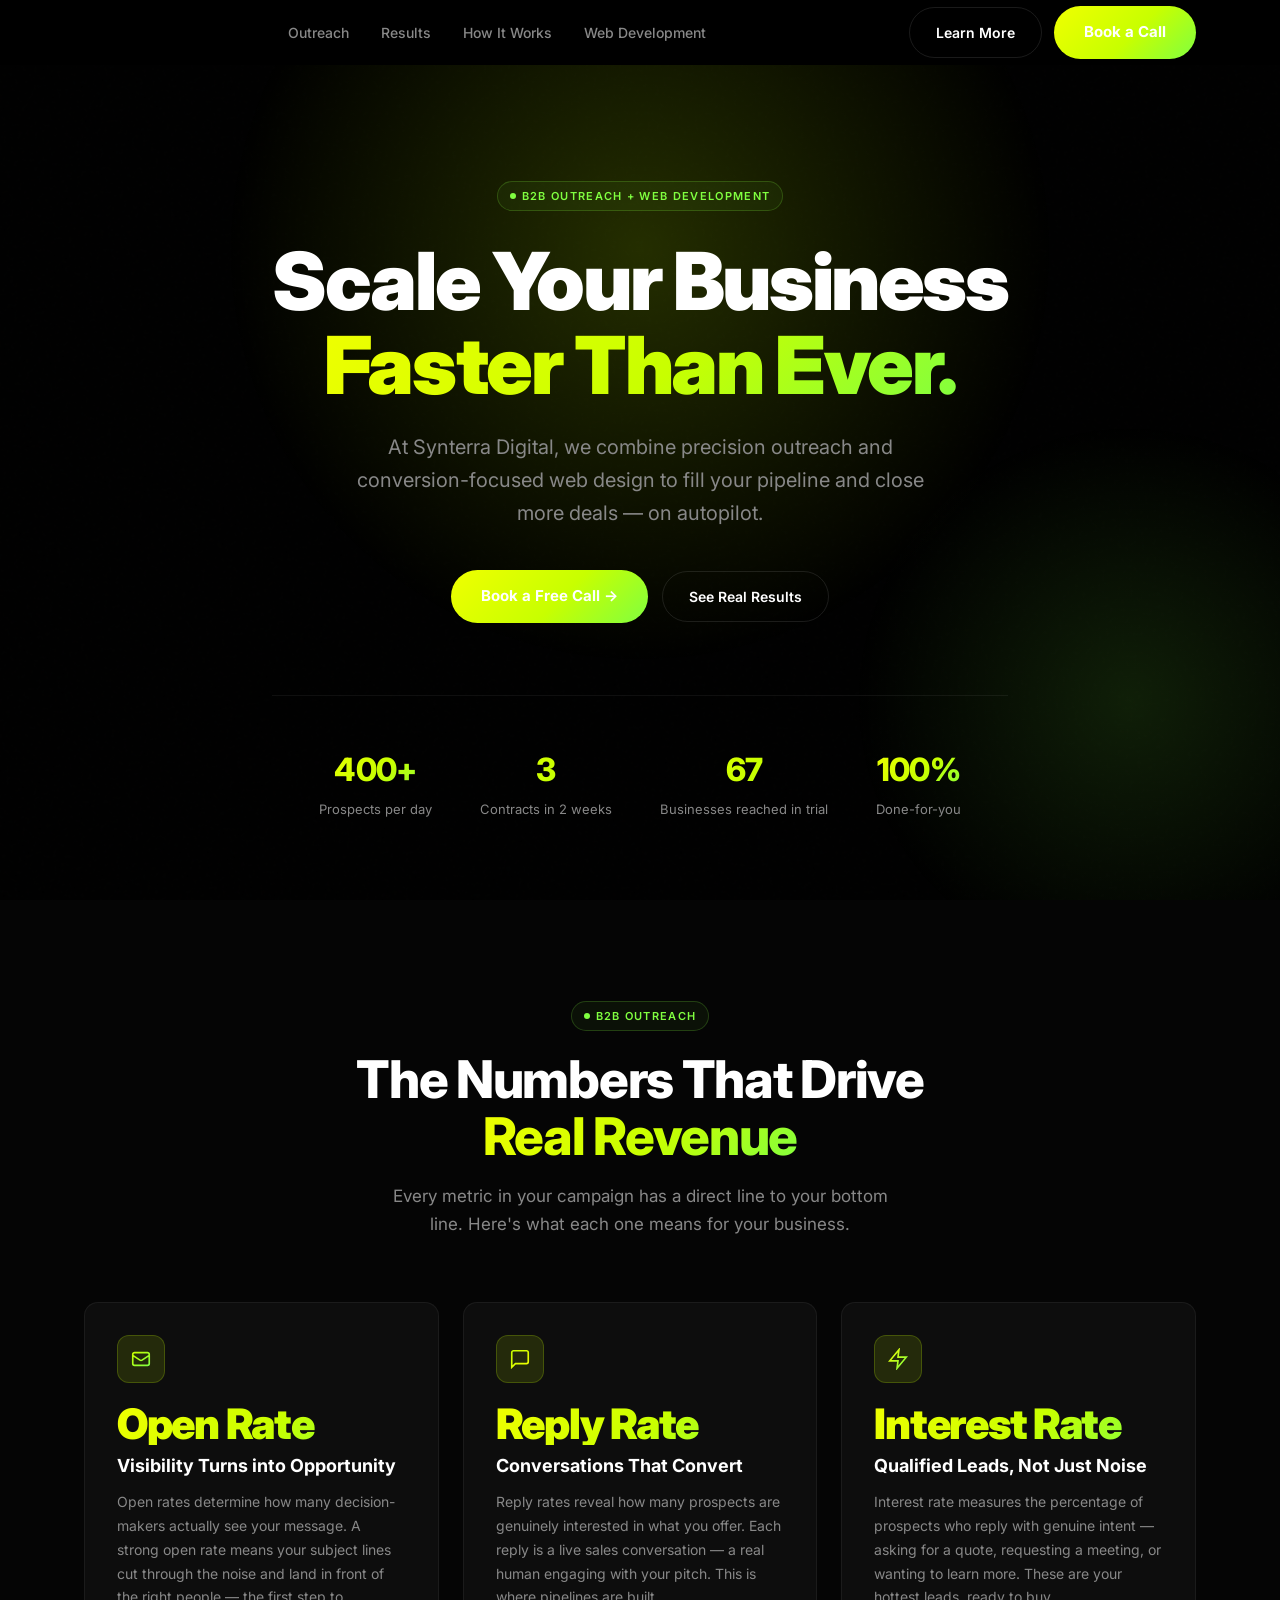
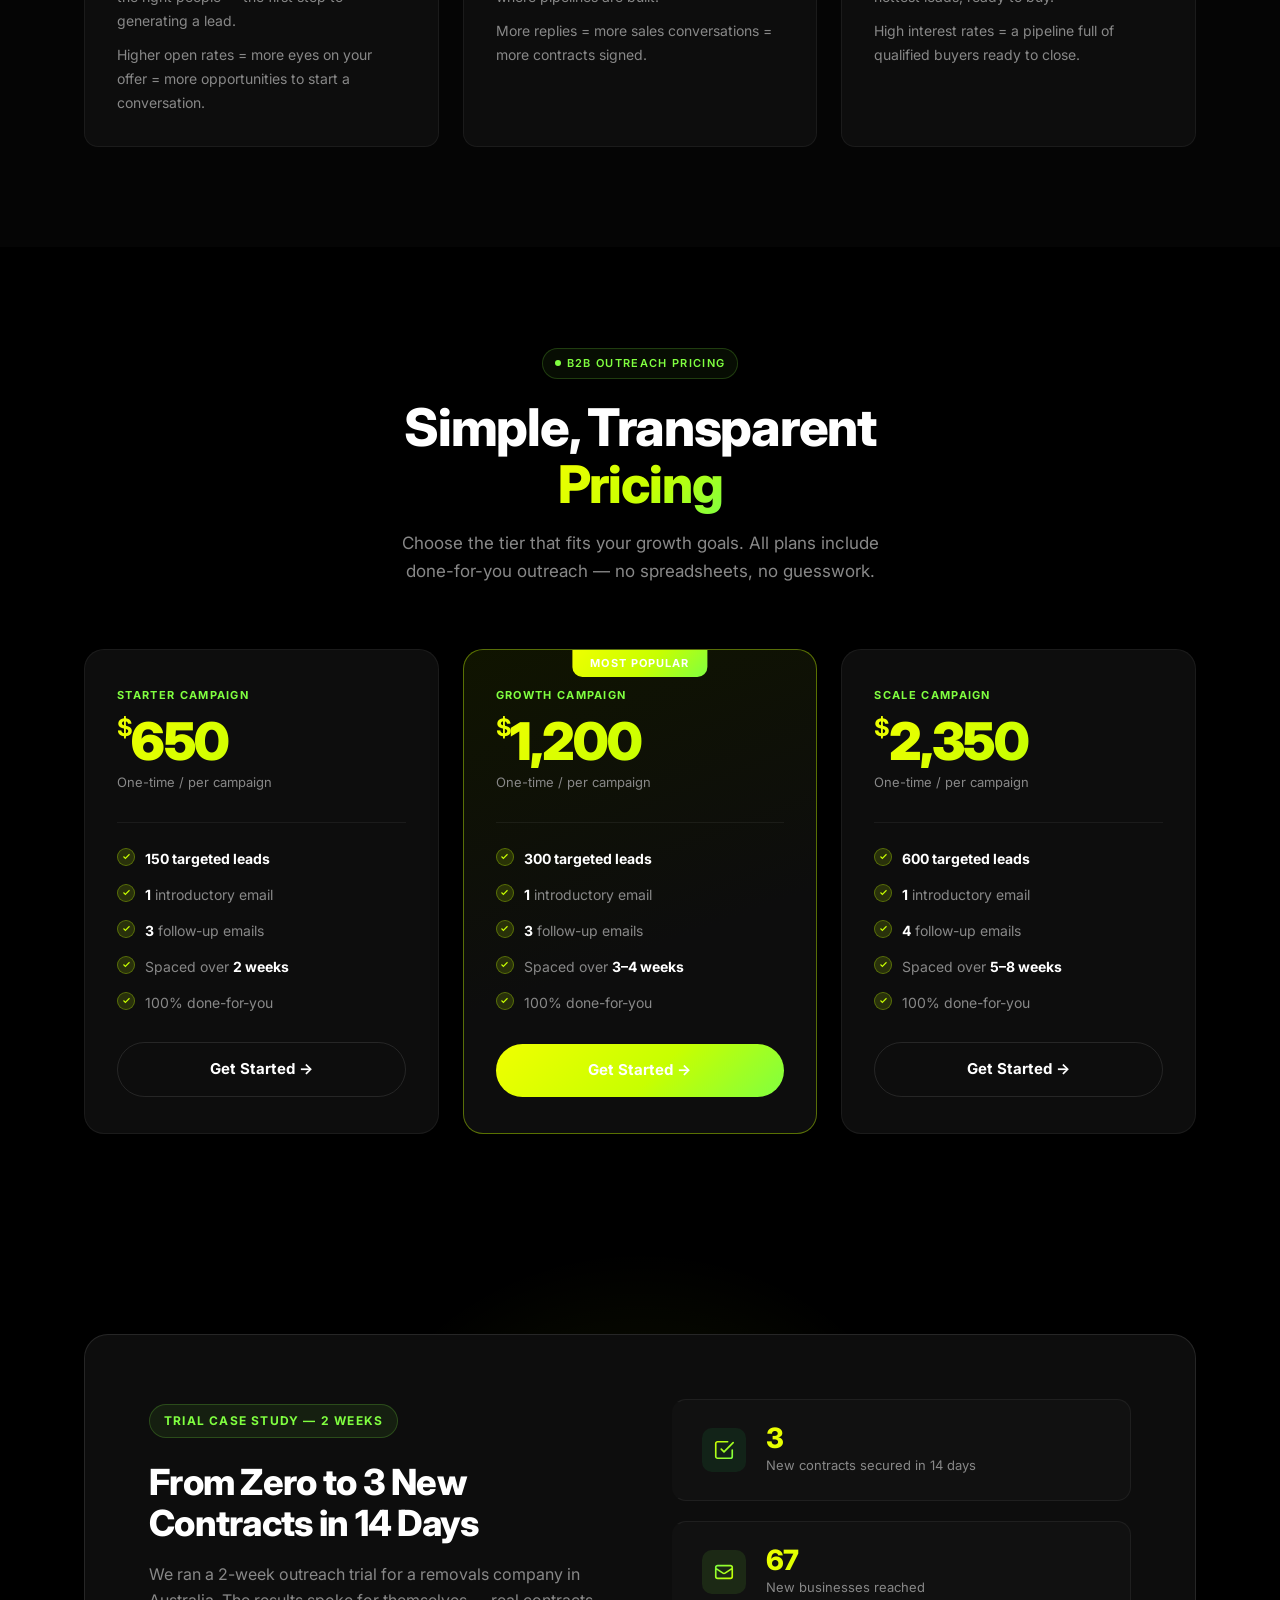
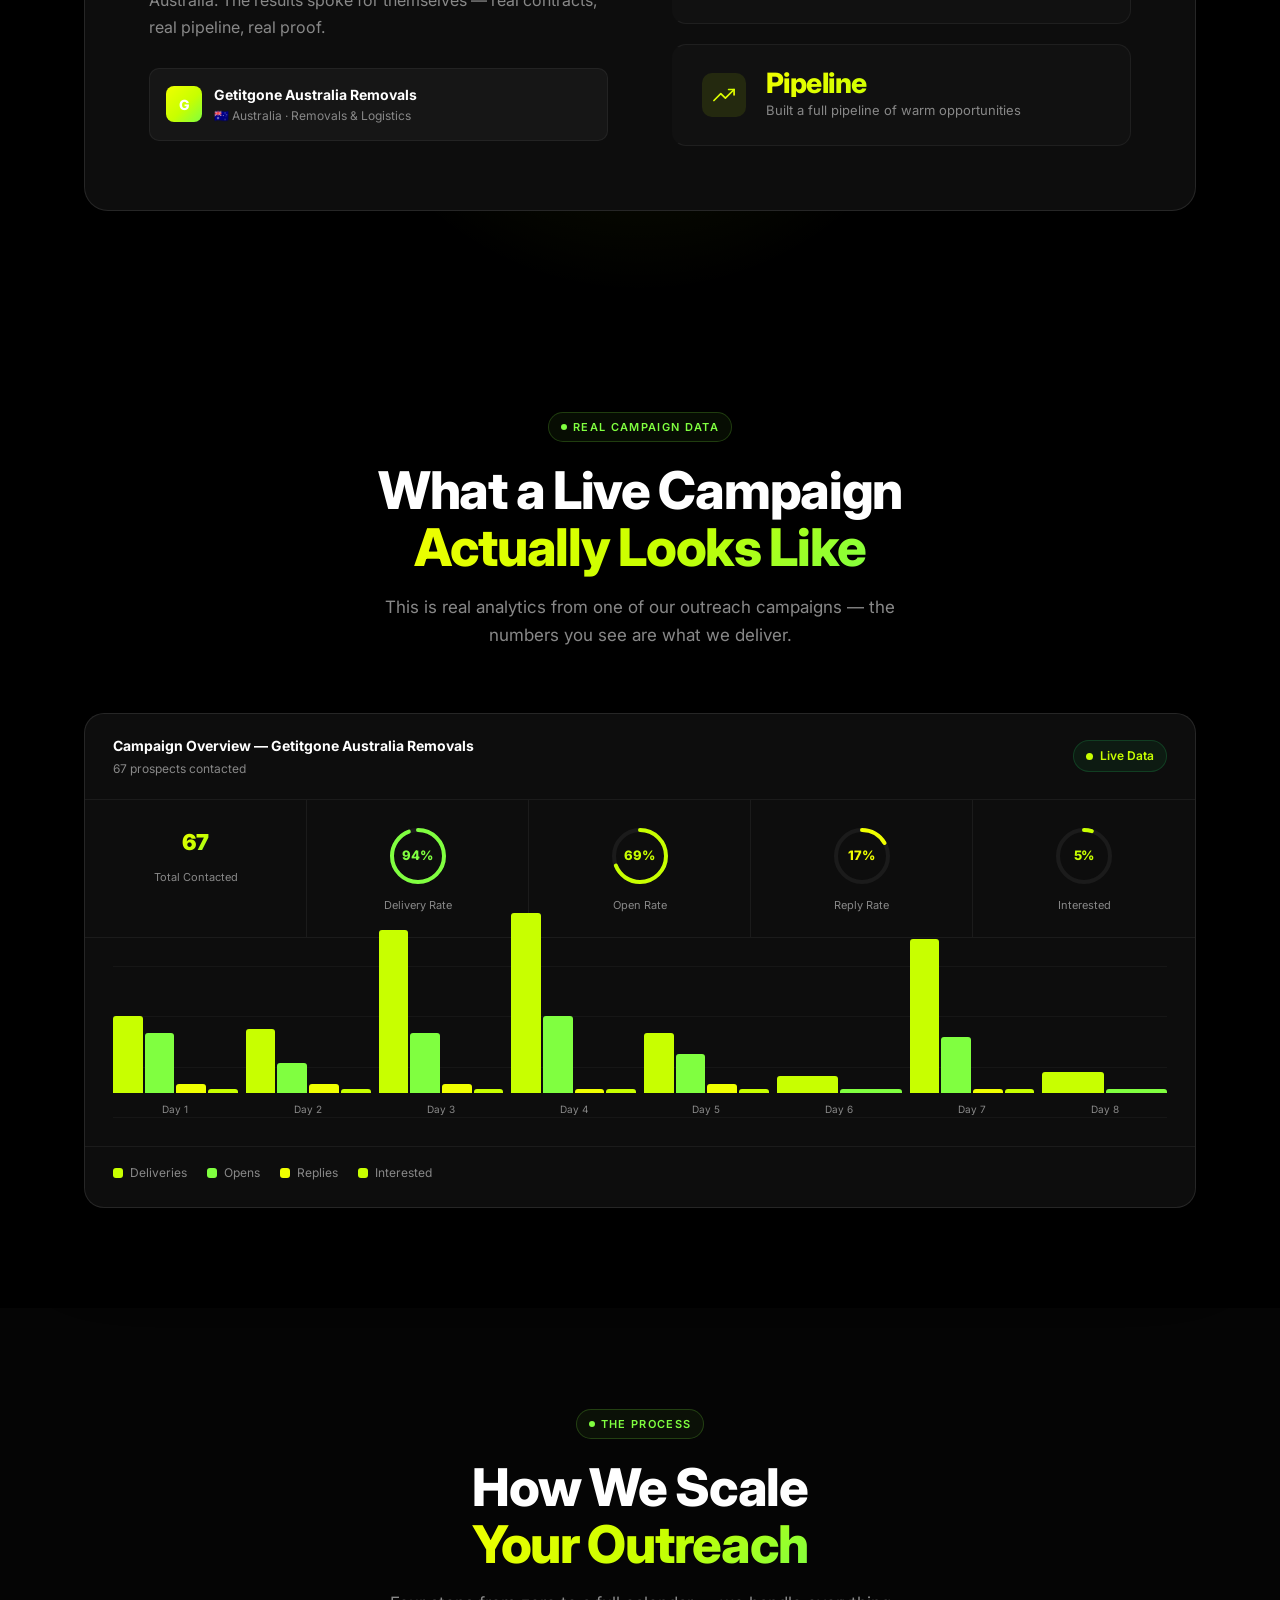
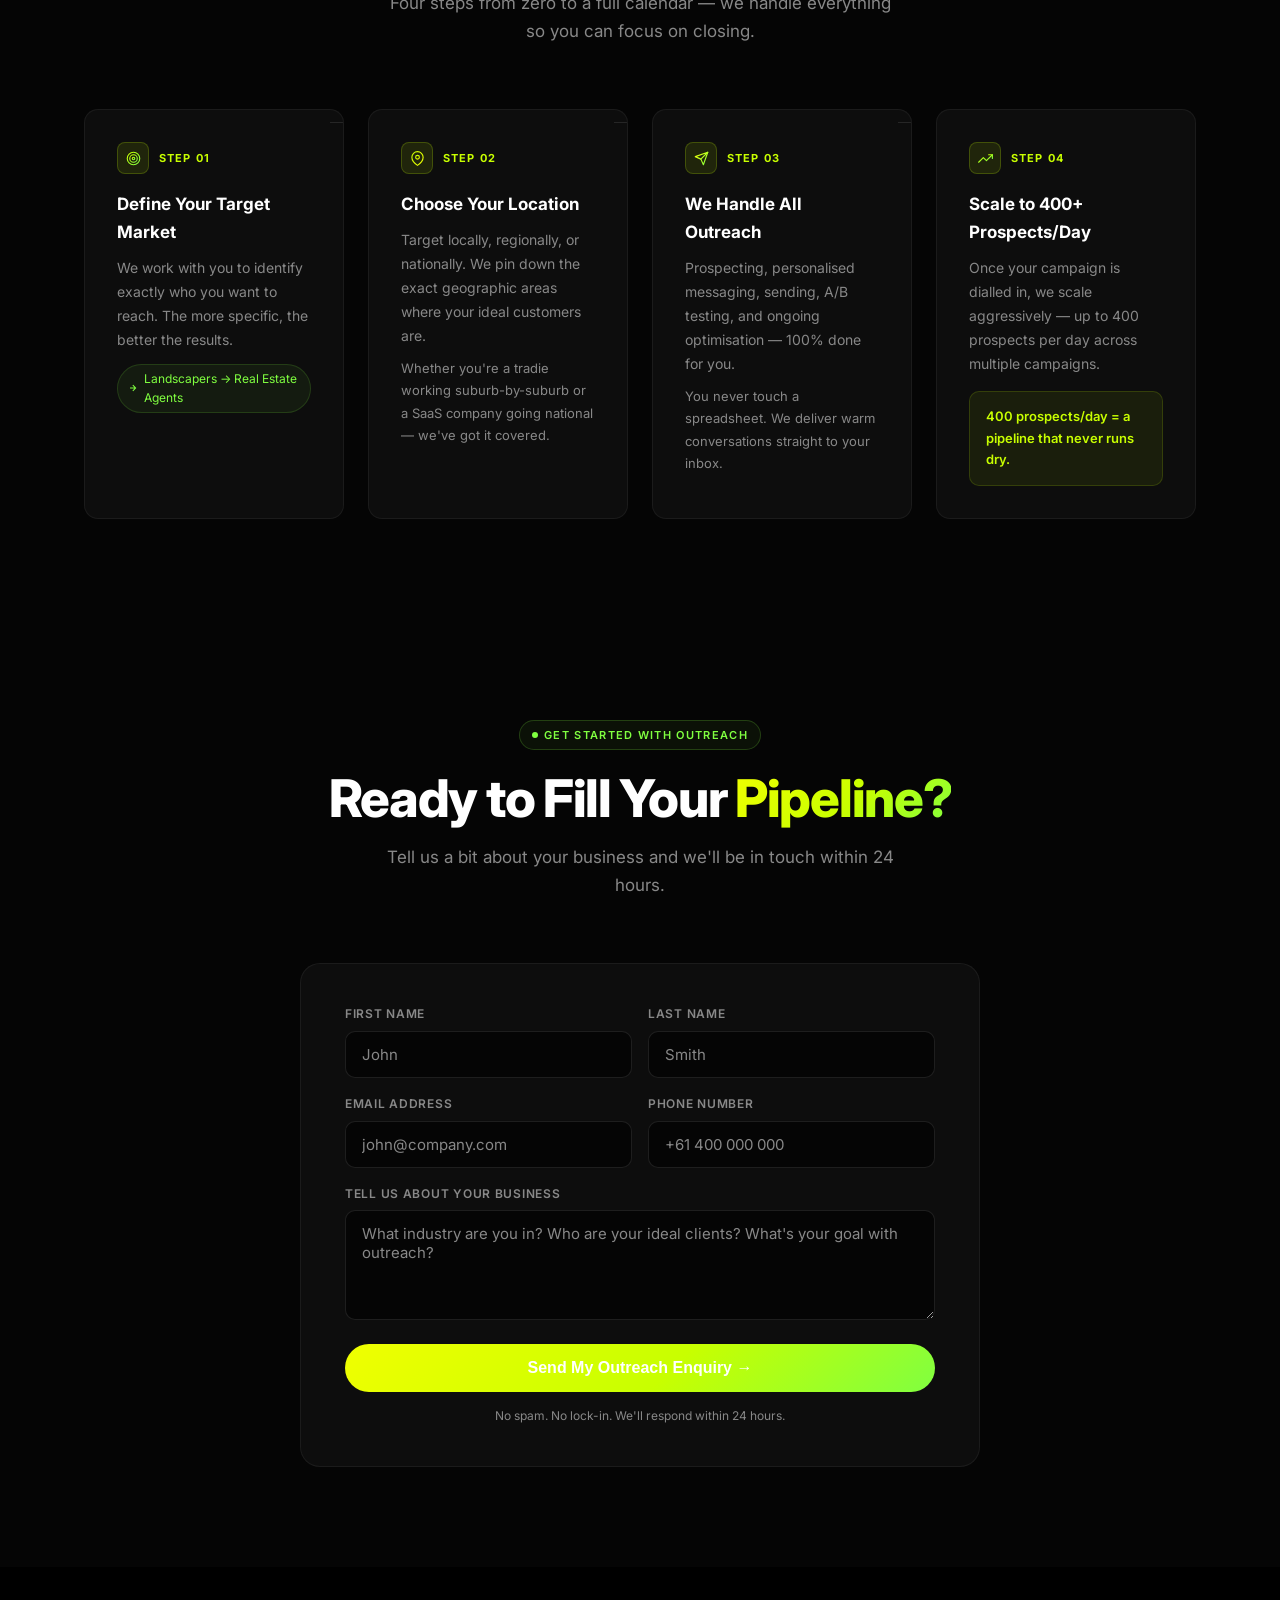
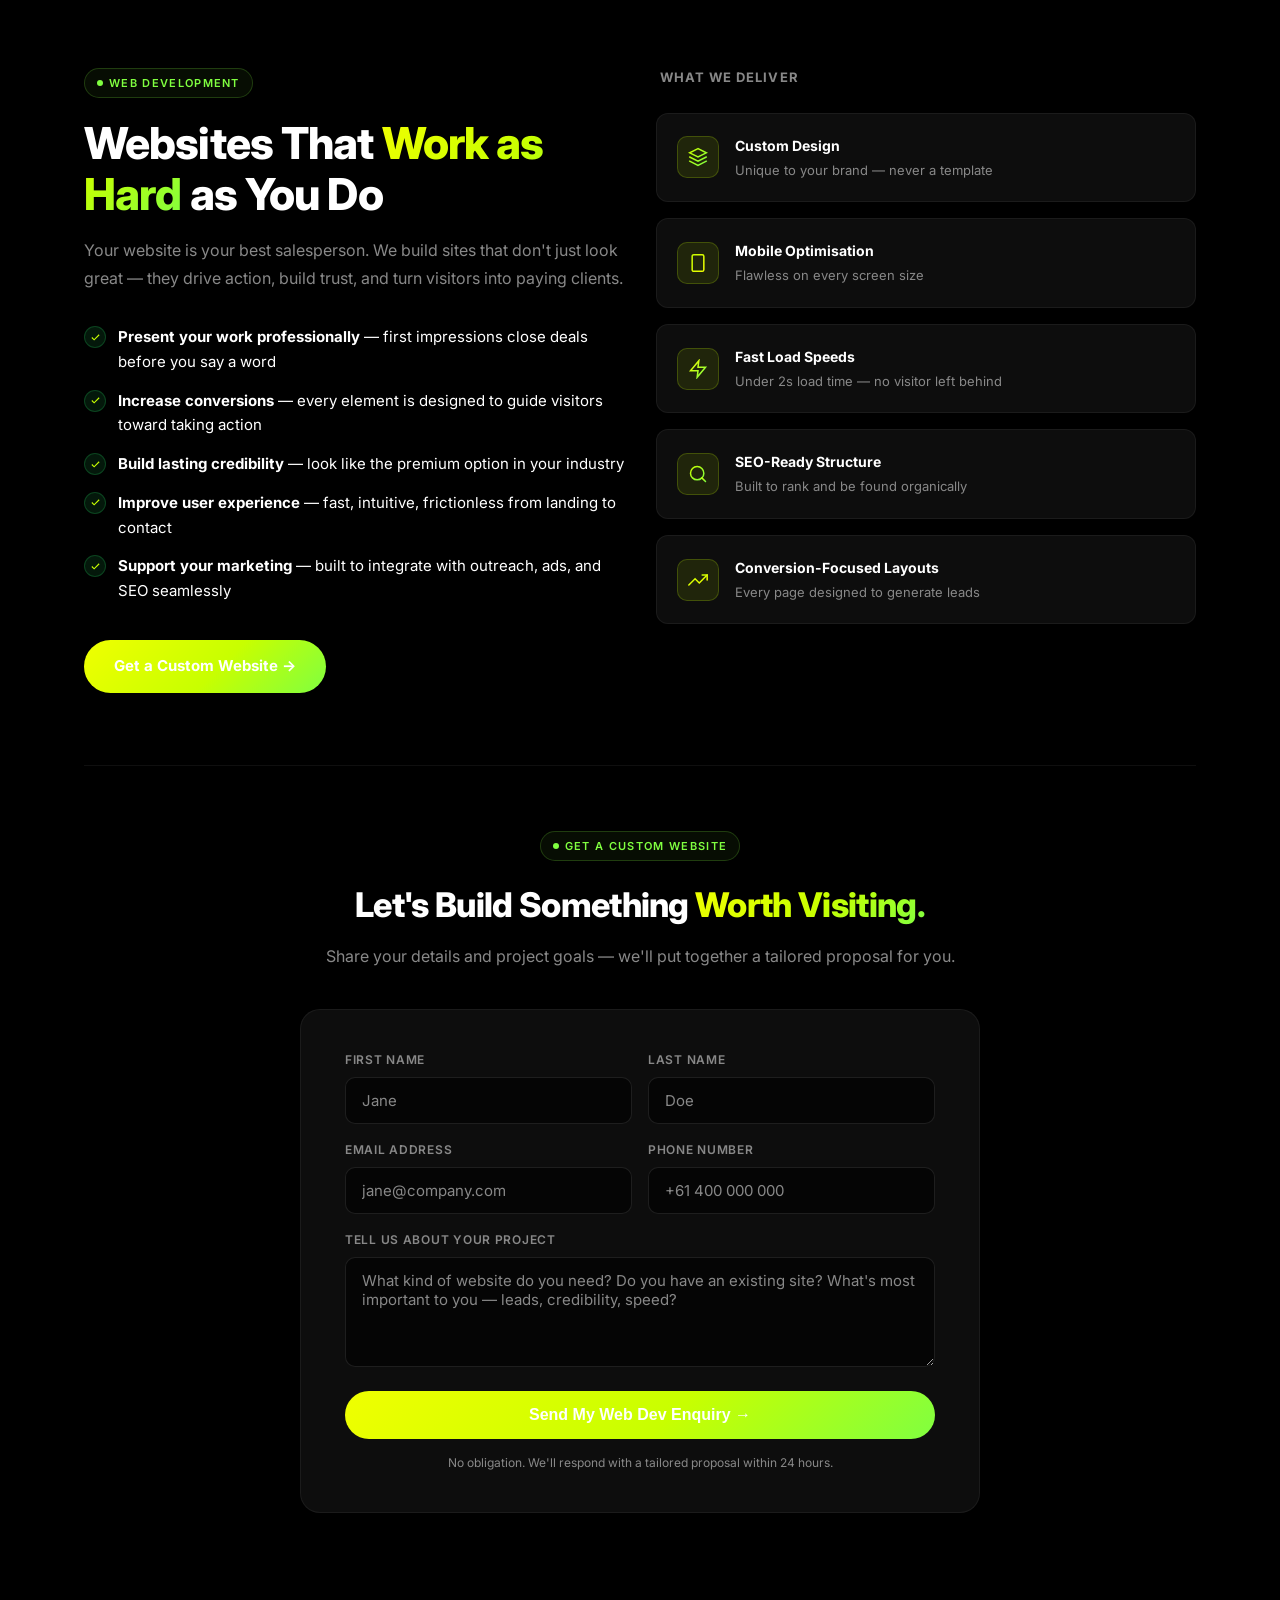
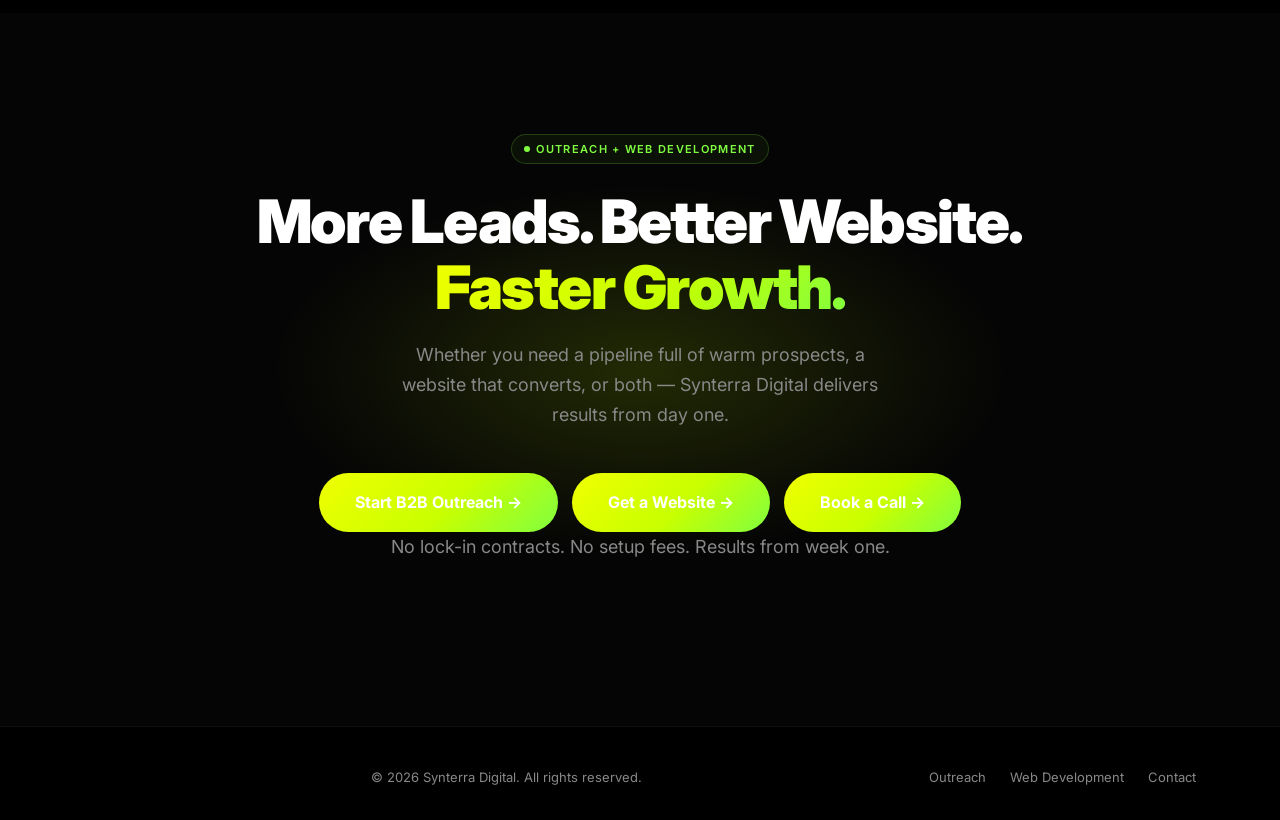
==== commit 8c5efc36: "Update index.html" ====
--- a/index.html
+++ b/index.html
@@ -13,7 +13,7 @@
   <meta name="twitter:card" content="summary_large_image" />
   <meta name="twitter:title" content="Synterra Digital — Scale Faster. Convert More." />
   <meta name="twitter:description" content="Precision B2B outreach and web development that fills your pipeline and closes more deals." />
-  <link rel="icon" type="image/svg+xml" href="data:image/svg+xml,<svg xmlns='http://www.w3.org/2000/svg' viewBox='0 0 32 32'><defs><linearGradient id='g' x1='0' y1='0' x2='1' y2='1'><stop offset='0%25' stop-color='%237c6dfa'/><stop offset='55%25' stop-color='%23b36bff'/><stop offset='100%25' stop-color='%2300c8ff'/></linearGradient></defs><text x='16' y='26' text-anchor='middle' font-family='Arial,sans-serif' font-weight='900' font-size='30' fill='url(%23g)'>S</text></svg>"/>
+  <link rel="icon" type="image/svg+xml" href="data:image/svg+xml,<svg xmlns='http://www.w3.org/2000/svg' viewBox='0 0 32 32'><defs><linearGradient id='g' x1='0' y1='0' x2='1' y2='1'><stop offset='0%25' stop-color='%23c8ff00'/><stop offset='55%25' stop-color='%23f0ff00'/><stop offset='100%25' stop-color='%2380ff40'/></linearGradient></defs><text x='16' y='26' text-anchor='middle' font-family='Arial,sans-serif' font-weight='900' font-size='30' fill='url(%23g)'>S</text></svg>"/>
   <link rel="preconnect" href="https://fonts.googleapis.com" />
   <link rel="preconnect" href="https://fonts.gstatic.com" crossorigin />
   <link href="https://fonts.googleapis.com/css2?family=Inter:ital,opsz,wght@0,14..32,300;0,14..32,400;0,14..32,500;0,14..32,600;0,14..32,700;0,14..32,800;0,14..32,900;1,14..32,400&display=swap" rel="stylesheet" />
@@ -22,18 +22,18 @@
     *, *::before, *::after { box-sizing: border-box; margin: 0; padding: 0; }
 
     :root {
-      --bg:       #07070f;
-      --bg2:      #0c0c18;
-      --surface:  #111122;
-      --surface2: #16162a;
+      --bg:       #000000;
+      --bg2:      #050505;
+      --surface:  #0d0d0d;
+      --surface2: #111111;
       --border:   rgba(255,255,255,0.06);
       --border2:  rgba(255,255,255,0.1);
-      --a1:       #7c6dfa;   /* violet */
-      --a2:       #00c8ff;   /* cyan   */
-      --a3:       #b36bff;   /* purple */
-      --grad:     linear-gradient(135deg, #7c6dfa 0%, #b36bff 55%, #00c8ff 100%);
-      --text:     #eeeeff;
-      --muted:    #7878a0;
+      --a1:       #c8ff00;   /* lime   */
+      --a2:       #80ff40;   /* green  */
+      --a3:       #f0ff00;   /* yellow */
+      --grad:     linear-gradient(135deg, #f0ff00 0%, #c8ff00 55%, #80ff40 100%);
+      --text:     #ffffff;
+      --muted:    #888888;
       --r:        14px;
       --ease:     cubic-bezier(0.16, 1, 0.3, 1);
       --max:      1160px;
@@ -65,9 +65,9 @@
     .tag {
       display: inline-flex; align-items: center; gap: 6px;
       font-size: 11px; font-weight: 600; letter-spacing: .12em; text-transform: uppercase;
-      color: var(--a2); border: 1px solid rgba(0,200,255,0.2);
+      color: var(--a2); border: 1px solid rgba(128,255,64,0.2);
       padding: 5px 12px; border-radius: 100px;
-      background: rgba(0,200,255,0.05);
+      background: rgba(128,255,64,0.05);
     }
     .tag::before { content: ''; width: 6px; height: 6px; border-radius: 50%; background: var(--a2); flex-shrink: 0; animation: pulse 2s ease infinite; }
     @keyframes pulse { 0%,100%{opacity:1;transform:scale(1)} 50%{opacity:.4;transform:scale(1.4)} }
@@ -79,9 +79,9 @@
       color: #fff; font-weight: 700; font-size: 15px;
       padding: 14px 30px; border-radius: 100px; border: none; cursor: pointer;
       text-decoration: none; transition: transform .25s var(--ease), box-shadow .25s var(--ease), opacity .2s;
-      box-shadow: 0 0 0 rgba(124,109,250,0);
-    }
-    .btn-primary:hover { transform: translateY(-2px); box-shadow: 0 10px 40px rgba(124,109,250,.45); }
+      box-shadow: 0 0 0 rgba(200,255,0,0);
+    }
+    .btn-primary:hover { transform: translateY(-2px); box-shadow: 0 10px 40px rgba(200,255,0,.45); }
     .btn-primary:active { transform: translateY(0); }
 
     .btn-ghost {
@@ -102,7 +102,7 @@
       transition: background .3s, backdrop-filter .3s;
     }
     nav.scrolled {
-      background: rgba(7,7,15,.8);
+      background: rgba(0,0,0,.8);
       backdrop-filter: blur(20px);
     }
     .nav-inner {
@@ -144,12 +144,12 @@
     .hero-glow-1 {
       top: -200px; left: 50%; transform: translateX(-50%);
       width: 900px; height: 900px;
-      background: radial-gradient(circle, rgba(124,109,250,.18) 0%, transparent 65%);
+      background: radial-gradient(circle, rgba(200,255,0,.18) 0%, transparent 65%);
     }
     .hero-glow-2 {
       bottom: -100px; right: -150px;
       width: 600px; height: 600px;
-      background: radial-gradient(circle, rgba(0,200,255,.12) 0%, transparent 65%);
+      background: radial-gradient(circle, rgba(128,255,64,.12) 0%, transparent 65%);
     }
     .hero-content {
       position: relative; z-index: 1;
@@ -206,7 +206,7 @@
     .outreach-grid { display: grid; grid-template-columns: repeat(3, 1fr); gap: 24px; }
     .outreach-card .icon-wrap {
       width: 48px; height: 48px; border-radius: 12px;
-      background: rgba(124,109,250,.12); border: 1px solid rgba(124,109,250,.2);
+      background: rgba(200,255,0,.12); border: 1px solid rgba(200,255,0,.2);
       display: flex; align-items: center; justify-content: center; margin-bottom: 20px;
     }
     .outreach-card .icon-wrap svg { width: 22px; height: 22px; }
@@ -225,7 +225,7 @@
     .results-glow {
       position: absolute; top: 50%; left: 50%; transform: translate(-50%, -50%);
       width: 700px; height: 700px; pointer-events: none;
-      background: radial-gradient(circle, rgba(124,109,250,.1) 0%, transparent 65%);
+      background: radial-gradient(circle, rgba(200,255,0,.1) 0%, transparent 65%);
     }
     .results-inner {
       position: relative; z-index: 1;
@@ -234,7 +234,7 @@
       display: grid; grid-template-columns: 1fr 1fr; gap: 64px; align-items: center;
     }
     .results-badge {
-      display: inline-block; background: rgba(0,200,255,.08); border: 1px solid rgba(0,200,255,.2);
+      display: inline-block; background: rgba(128,255,64,.08); border: 1px solid rgba(128,255,64,.2);
       color: var(--a2); font-size: 12px; font-weight: 700; letter-spacing: .1em; text-transform: uppercase;
       padding: 6px 14px; border-radius: 100px; margin-bottom: 24px;
     }
@@ -265,8 +265,8 @@
       display: flex; align-items: center; justify-content: center; font-size: 20px;
     }
     .result-stat-icon.green { background: rgba(34,197,94,.1); }
-    .result-stat-icon.blue  { background: rgba(0,200,255,.1); }
-    .result-stat-icon.violet { background: rgba(124,109,250,.1); }
+    .result-stat-icon.blue  { background: rgba(128,255,64,.1); }
+    .result-stat-icon.violet { background: rgba(200,255,0,.1); }
     .result-stat-num { font-size: 28px; font-weight: 800; letter-spacing: -.02em; line-height: 1; }
     .result-stat-label { font-size: 13px; color: var(--muted); margin-top: 3px; }
 
@@ -292,19 +292,19 @@
     .step-example {
       display: inline-flex; align-items: center; gap: 6px;
       margin-top: 12px; font-size: 12px; color: var(--a2);
-      background: rgba(0,200,255,.06); border: 1px solid rgba(0,200,255,.15);
+      background: rgba(128,255,64,.06); border: 1px solid rgba(128,255,64,.15);
       padding: 4px 10px; border-radius: 100px;
     }
     .step-icon {
       flex-shrink: 0; width: 32px; height: 32px; border-radius: 8px;
-      background: rgba(124,109,250,.1); border: 1px solid rgba(124,109,250,.2);
+      background: rgba(200,255,0,.1); border: 1px solid rgba(200,255,0,.2);
       display: flex; align-items: center; justify-content: center;
       transition: background .25s, border-color .25s;
     }
     .step-icon svg { width: 15px; height: 15px; }
     .step-highlight {
       margin-top: 16px; padding: 14px 16px;
-      background: rgba(124,109,250,.07); border: 1px solid rgba(124,109,250,.15);
+      background: rgba(200,255,0,.07); border: 1px solid rgba(200,255,0,.15);
       border-radius: 10px; font-size: 13px; font-weight: 600; color: var(--a1);
     }
 
@@ -325,7 +325,7 @@
       background: rgba(34,197,94,.12); border: 1px solid rgba(34,197,94,.25);
       display: flex; align-items: center; justify-content: center; margin-top: 1px;
     }
-    .check svg { width: 11px; height: 11px; stroke: #22c55e; stroke-width: 2.5; }
+    .check svg { width: 11px; height: 11px; stroke: #c8ff00; stroke-width: 2.5; }
     .webdev-right { display: flex; flex-direction: column; gap: 16px; }
     .deliver-card {
       display: flex; align-items: center; gap: 16px;
@@ -336,7 +336,7 @@
     .deliver-card:hover { border-color: var(--border2); transform: translateX(4px); }
     .deliver-icon {
       width: 42px; height: 42px; flex-shrink: 0; border-radius: 10px;
-      background: rgba(124,109,250,.1); border: 1px solid rgba(124,109,250,.2);
+      background: rgba(200,255,0,.1); border: 1px solid rgba(200,255,0,.2);
       display: flex; align-items: center; justify-content: center;
     }
     .deliver-icon svg { width: 20px; height: 20px; }
@@ -354,7 +354,7 @@
     #cta .cta-glow {
       position: absolute; top: 50%; left: 50%; transform: translate(-50%,-50%);
       width: 800px; height: 400px; pointer-events: none;
-      background: radial-gradient(ellipse, rgba(124,109,250,.15) 0%, transparent 65%);
+      background: radial-gradient(ellipse, rgba(200,255,0,.15) 0%, transparent 65%);
     }
     #cta .container { position: relative; z-index: 1; }
     #cta h2 { font-size: clamp(32px, 5vw, 60px); font-weight: 900; letter-spacing: -.03em; line-height: 1.1; margin-bottom: 20px; }
@@ -395,10 +395,10 @@
     }
     .pricing-card:hover { transform: translateY(-6px); box-shadow: 0 24px 64px rgba(0,0,0,.5); border-color: var(--border2); }
     .pricing-card.popular {
-      border-color: rgba(124,109,250,.4);
-      background: linear-gradient(160deg, rgba(124,109,250,.08) 0%, var(--surface) 60%);
-    }
-    .pricing-card.popular:hover { border-color: rgba(124,109,250,.7); }
+      border-color: rgba(200,255,0,.4);
+      background: linear-gradient(160deg, rgba(200,255,0,.08) 0%, var(--surface) 60%);
+    }
+    .pricing-card.popular:hover { border-color: rgba(200,255,0,.7); }
     .popular-badge {
       position: absolute; top: -1px; left: 50%; transform: translateX(-50%);
       background: var(--grad); color: #fff;
@@ -420,7 +420,7 @@
     .pricing-features li { display: flex; align-items: flex-start; gap: 10px; font-size: 14px; color: var(--text); }
     .pricing-features li .pf-icon {
       flex-shrink: 0; width: 18px; height: 18px; border-radius: 50%; margin-top: 1px;
-      background: rgba(124,109,250,.15); border: 1px solid rgba(124,109,250,.3);
+      background: rgba(200,255,0,.15); border: 1px solid rgba(200,255,0,.3);
       display: flex; align-items: center; justify-content: center;
     }
     .pricing-features li .pf-icon svg { width: 9px; height: 9px; stroke: var(--a1); stroke-width: 3; }
@@ -448,12 +448,12 @@
     .analytics-topbar-sub { font-size: 12px; color: var(--muted); margin-top: 2px; }
     .analytics-live {
       display: flex; align-items: center; gap: 7px;
-      font-size: 12px; font-weight: 600; color: #22c55e;
+      font-size: 12px; font-weight: 600; color: #c8ff00;
       background: rgba(34,197,94,.08); border: 1px solid rgba(34,197,94,.2);
       padding: 5px 12px; border-radius: 100px;
     }
     .analytics-live::before {
-      content: ''; width: 7px; height: 7px; border-radius: 50%; background: #22c55e;
+      content: ''; width: 7px; height: 7px; border-radius: 50%; background: #c8ff00;
       animation: pulse 1.5s ease infinite;
     }
     .metrics-row {
@@ -503,7 +503,7 @@
     .bar.deliveries { background: var(--a1); }
     .bar.opens      { background: var(--a2); }
     .bar.replies    { background: var(--a3); }
-    .bar.interested { background: #22c55e; }
+    .bar.interested { background: #c8ff00; }
     .chart-date { font-size: 10px; color: var(--muted); margin-top: 8px; white-space: nowrap; }
     .chart-legend {
       display: flex; gap: 20px; padding: 16px 28px 24px;
@@ -568,7 +568,7 @@
     .form-group input:focus,
     .form-group textarea:focus {
       border-color: var(--a1);
-      box-shadow: 0 0 0 3px rgba(124,109,250,.15);
+      box-shadow: 0 0 0 3px rgba(200,255,0,.15);
     }
     .form-group textarea { resize: vertical; min-height: 110px; }
     .form-submit { width: 100%; margin-top: 8px; justify-content: center; font-size: 16px; padding: 15px 32px; }
@@ -589,7 +589,7 @@
       transition: background .15s;
     }
     .call-menu a:hover { background: rgba(255,255,255,.06); }
-    .call-menu a span { flex-shrink: 0; font-size: 11px; font-weight: 700; letter-spacing: .06em; text-transform: uppercase; color: var(--a2); background: rgba(0,200,255,.08); border: 1px solid rgba(0,200,255,.2); padding: 2px 8px; border-radius: 100px; }
+    .call-menu a span { flex-shrink: 0; font-size: 11px; font-weight: 700; letter-spacing: .06em; text-transform: uppercase; color: var(--a2); background: rgba(128,255,64,.08); border: 1px solid rgba(128,255,64,.2); padding: 2px 8px; border-radius: 100px; }
     .call-menu-label { font-size: 11px; font-weight: 700; letter-spacing: .08em; text-transform: uppercase; color: var(--muted); padding: 6px 14px 4px; }
 
     .form-submit.sending { opacity: .7; pointer-events: none; }
@@ -601,7 +601,7 @@
       background: rgba(34,197,94,.06); border: 1px solid rgba(34,197,94,.2);
       border-radius: 14px; margin-top: 16px;
     }
-    .form-success p { font-size: 16px; font-weight: 600; color: #22c55e; }
+    .form-success p { font-size: 16px; font-weight: 600; color: #c8ff00; }
     .form-success span { font-size: 13px; color: var(--muted); display: block; margin-top: 4px; }
     @media (max-width: 600px) {
       .form-row { grid-template-columns: 1fr; }
@@ -635,11 +635,11 @@
     .result-stat-card:hover { border-left-color: var(--a1); }
 
     /* Step number circle fill on hover */
-    .card.step-card:hover .step-icon { background: rgba(124,109,250,.22); border-color: rgba(124,109,250,.5); }
+    .card.step-card:hover .step-icon { background: rgba(200,255,0,.22); border-color: rgba(200,255,0,.5); }
 
     /* Tag pulse dot already animated; add glow to tag on hover */
     .tag { transition: box-shadow .25s, border-color .25s; }
-    .tag:hover { border-color: rgba(0,200,255,.45); box-shadow: 0 0 14px rgba(0,200,255,.12); }
+    .tag:hover { border-color: rgba(128,255,64,.45); box-shadow: 0 0 14px rgba(128,255,64,.12); }
 
     /* ── Noise overlay ── */
     body::before {
@@ -694,6 +694,7 @@
       .hero-btns { flex-direction: column; gap: 10px; align-items: stretch; }
       .hero-btns .call-dropdown { width: 100%; }
       .hero-btns .call-dropdown .btn-primary { width: 100%; justify-content: center; }
+      .hero-btns > .btn-primary { width: 100%; justify-content: center; }
       .hero-btns .btn-ghost { width: 100%; justify-content: center; }
 
       .hero-stats { gap: 14px 20px; margin-top: 40px; padding-top: 28px; }
@@ -832,7 +833,7 @@
       <div class="card outreach-card fade-up">
         <div class="icon-wrap">
           <svg viewBox="0 0 24 24" fill="none" stroke="url(#g1)" stroke-width="1.8" stroke-linecap="round">
-            <defs><linearGradient id="g1" x1="0" y1="0" x2="1" y2="1"><stop offset="0%" stop-color="#7c6dfa"/><stop offset="100%" stop-color="#00c8ff"/></linearGradient></defs>
+            <defs><linearGradient id="g1" x1="0" y1="0" x2="1" y2="1"><stop offset="0%" stop-color="#c8ff00"/><stop offset="100%" stop-color="#80ff40"/></linearGradient></defs>
             <path d="M3 8l7.89 5.26a2 2 0 002.22 0L21 8M5 19h14a2 2 0 002-2V7a2 2 0 00-2-2H5a2 2 0 00-2 2v10a2 2 0 002 2z"/>
           </svg>
         </div>
@@ -845,7 +846,7 @@
       <div class="card outreach-card fade-up" style="transition-delay:.1s">
         <div class="icon-wrap">
           <svg viewBox="0 0 24 24" fill="none" stroke="url(#g2)" stroke-width="1.8" stroke-linecap="round">
-            <defs><linearGradient id="g2" x1="0" y1="0" x2="1" y2="1"><stop offset="0%" stop-color="#7c6dfa"/><stop offset="100%" stop-color="#b36bff"/></linearGradient></defs>
+            <defs><linearGradient id="g2" x1="0" y1="0" x2="1" y2="1"><stop offset="0%" stop-color="#c8ff00"/><stop offset="100%" stop-color="#f0ff00"/></linearGradient></defs>
             <path d="M21 15a2 2 0 01-2 2H7l-4 4V5a2 2 0 012-2h14a2 2 0 012 2z"/>
           </svg>
         </div>
@@ -858,7 +859,7 @@
       <div class="card outreach-card fade-up" style="transition-delay:.2s">
         <div class="icon-wrap">
           <svg viewBox="0 0 24 24" fill="none" stroke="url(#g3)" stroke-width="1.8" stroke-linecap="round">
-            <defs><linearGradient id="g3" x1="0" y1="0" x2="1" y2="1"><stop offset="0%" stop-color="#b36bff"/><stop offset="100%" stop-color="#00c8ff"/></linearGradient></defs>
+            <defs><linearGradient id="g3" x1="0" y1="0" x2="1" y2="1"><stop offset="0%" stop-color="#f0ff00"/><stop offset="100%" stop-color="#80ff40"/></linearGradient></defs>
             <path d="M13 2L3 14h9l-1 8 10-12h-9l1-8z"/>
           </svg>
         </div>
@@ -1008,7 +1009,7 @@
         <div class="result-stat-card">
           <div class="result-stat-icon green">
             <svg width="22" height="22" viewBox="0 0 24 24" fill="none" stroke="url(#ri1)" stroke-width="1.8" stroke-linecap="round" stroke-linejoin="round">
-              <defs><linearGradient id="ri1" x1="0" y1="0" x2="1" y2="1"><stop offset="0%" stop-color="#22c55e"/><stop offset="100%" stop-color="#00c8ff"/></linearGradient></defs>
+              <defs><linearGradient id="ri1" x1="0" y1="0" x2="1" y2="1"><stop offset="0%" stop-color="#c8ff00"/><stop offset="100%" stop-color="#80ff40"/></linearGradient></defs>
               <path d="M9 11l3 3L22 4"/><path d="M21 12v7a2 2 0 01-2 2H5a2 2 0 01-2-2V5a2 2 0 012-2h11"/>
             </svg>
           </div>
@@ -1020,7 +1021,7 @@
         <div class="result-stat-card">
           <div class="result-stat-icon blue">
             <svg width="22" height="22" viewBox="0 0 24 24" fill="none" stroke="url(#ri2)" stroke-width="1.8" stroke-linecap="round" stroke-linejoin="round">
-              <defs><linearGradient id="ri2" x1="0" y1="0" x2="1" y2="1"><stop offset="0%" stop-color="#00c8ff"/><stop offset="100%" stop-color="#7c6dfa"/></linearGradient></defs>
+              <defs><linearGradient id="ri2" x1="0" y1="0" x2="1" y2="1"><stop offset="0%" stop-color="#80ff40"/><stop offset="100%" stop-color="#c8ff00"/></linearGradient></defs>
               <path d="M3 8l7.89 5.26a2 2 0 002.22 0L21 8M5 19h14a2 2 0 002-2V7a2 2 0 00-2-2H5a2 2 0 00-2 2v10a2 2 0 002 2z"/>
             </svg>
           </div>
@@ -1032,7 +1033,7 @@
         <div class="result-stat-card">
           <div class="result-stat-icon violet">
             <svg width="22" height="22" viewBox="0 0 24 24" fill="none" stroke="url(#ri3)" stroke-width="1.8" stroke-linecap="round" stroke-linejoin="round">
-              <defs><linearGradient id="ri3" x1="0" y1="0" x2="1" y2="1"><stop offset="0%" stop-color="#7c6dfa"/><stop offset="100%" stop-color="#b36bff"/></linearGradient></defs>
+              <defs><linearGradient id="ri3" x1="0" y1="0" x2="1" y2="1"><stop offset="0%" stop-color="#c8ff00"/><stop offset="100%" stop-color="#f0ff00"/></linearGradient></defs>
               <polyline points="23 6 13.5 15.5 8.5 10.5 1 18"/><polyline points="17 6 23 6 23 12"/>
             </svg>
           </div>
@@ -1078,9 +1079,9 @@
           <div class="ring-wrap">
             <svg width="64" height="64" viewBox="0 0 64 64">
               <circle class="ring-track" cx="32" cy="32" r="26"/>
-              <circle class="ring-fill" cx="32" cy="32" r="26" stroke="#00c8ff" data-offset="10"/>
+              <circle class="ring-fill" cx="32" cy="32" r="26" stroke="#80ff40" data-offset="10"/>
             </svg>
-            <div class="ring-val" style="color:#00c8ff">94%</div>
+            <div class="ring-val" style="color:#80ff40">94%</div>
           </div>
           <div class="metric-cell-label">Delivery Rate</div>
         </div>
@@ -1089,9 +1090,9 @@
           <div class="ring-wrap">
             <svg width="64" height="64" viewBox="0 0 64 64">
               <circle class="ring-track" cx="32" cy="32" r="26"/>
-              <circle class="ring-fill" cx="32" cy="32" r="26" stroke="#7c6dfa" data-offset="51"/>
+              <circle class="ring-fill" cx="32" cy="32" r="26" stroke="#c8ff00" data-offset="51"/>
             </svg>
-            <div class="ring-val" style="color:#7c6dfa">69%</div>
+            <div class="ring-val" style="color:#c8ff00">69%</div>
           </div>
           <div class="metric-cell-label">Open Rate</div>
         </div>
@@ -1100,9 +1101,9 @@
           <div class="ring-wrap">
             <svg width="64" height="64" viewBox="0 0 64 64">
               <circle class="ring-track" cx="32" cy="32" r="26"/>
-              <circle class="ring-fill" cx="32" cy="32" r="26" stroke="#b36bff" data-offset="136"/>
+              <circle class="ring-fill" cx="32" cy="32" r="26" stroke="#f0ff00" data-offset="136"/>
             </svg>
-            <div class="ring-val" style="color:#b36bff">17%</div>
+            <div class="ring-val" style="color:#f0ff00">17%</div>
           </div>
           <div class="metric-cell-label">Reply Rate</div>
         </div>
@@ -1111,9 +1112,9 @@
           <div class="ring-wrap">
             <svg width="64" height="64" viewBox="0 0 64 64">
               <circle class="ring-track" cx="32" cy="32" r="26"/>
-              <circle class="ring-fill" cx="32" cy="32" r="26" stroke="#22c55e" data-offset="155"/>
+              <circle class="ring-fill" cx="32" cy="32" r="26" stroke="#c8ff00" data-offset="155"/>
             </svg>
-            <div class="ring-val" style="color:#22c55e">5%</div>
+            <div class="ring-val" style="color:#c8ff00">5%</div>
           </div>
           <div class="metric-cell-label">Interested</div>
         </div>
@@ -1216,7 +1217,7 @@
         <div class="legend-item"><div class="legend-dot" style="background:var(--a1)"></div> Deliveries</div>
         <div class="legend-item"><div class="legend-dot" style="background:var(--a2)"></div> Opens</div>
         <div class="legend-item"><div class="legend-dot" style="background:var(--a3)"></div> Replies</div>
-        <div class="legend-item"><div class="legend-dot" style="background:#22c55e"></div> Interested</div>
+        <div class="legend-item"><div class="legend-dot" style="background:#c8ff00"></div> Interested</div>
       </div>
 
     </div>
@@ -1238,7 +1239,7 @@
         <div class="step-num">
           <div class="step-icon">
             <svg viewBox="0 0 24 24" fill="none" stroke="url(#si1)" stroke-width="1.8" stroke-linecap="round" stroke-linejoin="round">
-              <defs><linearGradient id="si1" x1="0" y1="0" x2="1" y2="1"><stop offset="0%" stop-color="#7c6dfa"/><stop offset="100%" stop-color="#00c8ff"/></linearGradient></defs>
+              <defs><linearGradient id="si1" x1="0" y1="0" x2="1" y2="1"><stop offset="0%" stop-color="#c8ff00"/><stop offset="100%" stop-color="#80ff40"/></linearGradient></defs>
               <circle cx="12" cy="12" r="10"/><circle cx="12" cy="12" r="6"/><circle cx="12" cy="12" r="2"/>
             </svg>
           </div>
@@ -1257,7 +1258,7 @@
         <div class="step-num">
           <div class="step-icon">
             <svg viewBox="0 0 24 24" fill="none" stroke="url(#si2)" stroke-width="1.8" stroke-linecap="round" stroke-linejoin="round">
-              <defs><linearGradient id="si2" x1="0" y1="0" x2="1" y2="1"><stop offset="0%" stop-color="#7c6dfa"/><stop offset="100%" stop-color="#b36bff"/></linearGradient></defs>
+              <defs><linearGradient id="si2" x1="0" y1="0" x2="1" y2="1"><stop offset="0%" stop-color="#c8ff00"/><stop offset="100%" stop-color="#f0ff00"/></linearGradient></defs>
               <path d="M21 10c0 7-9 13-9 13s-9-6-9-13a9 9 0 0118 0z"/><circle cx="12" cy="10" r="3"/>
             </svg>
           </div>
@@ -1273,7 +1274,7 @@
         <div class="step-num">
           <div class="step-icon">
             <svg viewBox="0 0 24 24" fill="none" stroke="url(#si3)" stroke-width="1.8" stroke-linecap="round" stroke-linejoin="round">
-              <defs><linearGradient id="si3" x1="0" y1="0" x2="1" y2="1"><stop offset="0%" stop-color="#b36bff"/><stop offset="100%" stop-color="#00c8ff"/></linearGradient></defs>
+              <defs><linearGradient id="si3" x1="0" y1="0" x2="1" y2="1"><stop offset="0%" stop-color="#f0ff00"/><stop offset="100%" stop-color="#80ff40"/></linearGradient></defs>
               <path d="M22 2L11 13"/><path d="M22 2L15 22l-4-9-9-4 20-7z"/>
             </svg>
           </div>
@@ -1288,7 +1289,7 @@
         <div class="step-num">
           <div class="step-icon">
             <svg viewBox="0 0 24 24" fill="none" stroke="url(#si4)" stroke-width="1.8" stroke-linecap="round" stroke-linejoin="round">
-              <defs><linearGradient id="si4" x1="0" y1="0" x2="1" y2="1"><stop offset="0%" stop-color="#7c6dfa"/><stop offset="100%" stop-color="#00c8ff"/></linearGradient></defs>
+              <defs><linearGradient id="si4" x1="0" y1="0" x2="1" y2="1"><stop offset="0%" stop-color="#c8ff00"/><stop offset="100%" stop-color="#80ff40"/></linearGradient></defs>
               <polyline points="23 6 13.5 15.5 8.5 10.5 1 18"/><polyline points="17 6 23 6 23 12"/>
             </svg>
           </div>
@@ -1387,7 +1388,7 @@
         <div class="deliver-card">
           <div class="deliver-icon">
             <svg width="20" height="20" viewBox="0 0 24 24" fill="none" stroke="url(#gd1)" stroke-width="1.8" stroke-linecap="round">
-              <defs><linearGradient id="gd1" x1="0" y1="0" x2="1" y2="1"><stop offset="0%" stop-color="#7c6dfa"/><stop offset="100%" stop-color="#00c8ff"/></linearGradient></defs>
+              <defs><linearGradient id="gd1" x1="0" y1="0" x2="1" y2="1"><stop offset="0%" stop-color="#c8ff00"/><stop offset="100%" stop-color="#80ff40"/></linearGradient></defs>
               <path d="M12 2L2 7l10 5 10-5-10-5zM2 17l10 5 10-5M2 12l10 5 10-5"/>
             </svg>
           </div>
@@ -1400,7 +1401,7 @@
         <div class="deliver-card">
           <div class="deliver-icon">
             <svg width="20" height="20" viewBox="0 0 24 24" fill="none" stroke="url(#gd2)" stroke-width="1.8" stroke-linecap="round">
-              <defs><linearGradient id="gd2" x1="0" y1="0" x2="1" y2="1"><stop offset="0%" stop-color="#7c6dfa"/><stop offset="100%" stop-color="#b36bff"/></linearGradient></defs>
+              <defs><linearGradient id="gd2" x1="0" y1="0" x2="1" y2="1"><stop offset="0%" stop-color="#c8ff00"/><stop offset="100%" stop-color="#f0ff00"/></linearGradient></defs>
               <rect x="5" y="2" width="14" height="20" rx="2"/><line x1="12" y1="18" x2="12.01" y2="18"/>
             </svg>
           </div>
@@ -1413,7 +1414,7 @@
         <div class="deliver-card">
           <div class="deliver-icon">
             <svg width="20" height="20" viewBox="0 0 24 24" fill="none" stroke="url(#gd3)" stroke-width="1.8" stroke-linecap="round">
-              <defs><linearGradient id="gd3" x1="0" y1="0" x2="1" y2="1"><stop offset="0%" stop-color="#b36bff"/><stop offset="100%" stop-color="#00c8ff"/></linearGradient></defs>
+              <defs><linearGradient id="gd3" x1="0" y1="0" x2="1" y2="1"><stop offset="0%" stop-color="#f0ff00"/><stop offset="100%" stop-color="#80ff40"/></linearGradient></defs>
               <path d="M13 2L3 14h9l-1 8 10-12h-9l1-8z"/>
             </svg>
           </div>
@@ -1426,7 +1427,7 @@
         <div class="deliver-card">
           <div class="deliver-icon">
             <svg width="20" height="20" viewBox="0 0 24 24" fill="none" stroke="url(#gd4)" stroke-width="1.8" stroke-linecap="round">
-              <defs><linearGradient id="gd4" x1="0" y1="0" x2="1" y2="1"><stop offset="0%" stop-color="#7c6dfa"/><stop offset="100%" stop-color="#00c8ff"/></linearGradient></defs>
+              <defs><linearGradient id="gd4" x1="0" y1="0" x2="1" y2="1"><stop offset="0%" stop-color="#c8ff00"/><stop offset="100%" stop-color="#80ff40"/></linearGradient></defs>
               <circle cx="11" cy="11" r="8"/><path d="m21 21-4.35-4.35"/>
             </svg>
           </div>
@@ -1439,7 +1440,7 @@
         <div class="deliver-card">
           <div class="deliver-icon">
             <svg width="20" height="20" viewBox="0 0 24 24" fill="none" stroke="url(#gd5)" stroke-width="1.8" stroke-linecap="round">
-              <defs><linearGradient id="gd5" x1="0" y1="0" x2="1" y2="1"><stop offset="0%" stop-color="#7c6dfa"/><stop offset="100%" stop-color="#b36bff"/></linearGradient></defs>
+              <defs><linearGradient id="gd5" x1="0" y1="0" x2="1" y2="1"><stop offset="0%" stop-color="#c8ff00"/><stop offset="100%" stop-color="#f0ff00"/></linearGradient></defs>
               <polyline points="23 6 13.5 15.5 8.5 10.5 1 18"/><polyline points="17 6 23 6 23 12"/>
             </svg>
           </div>
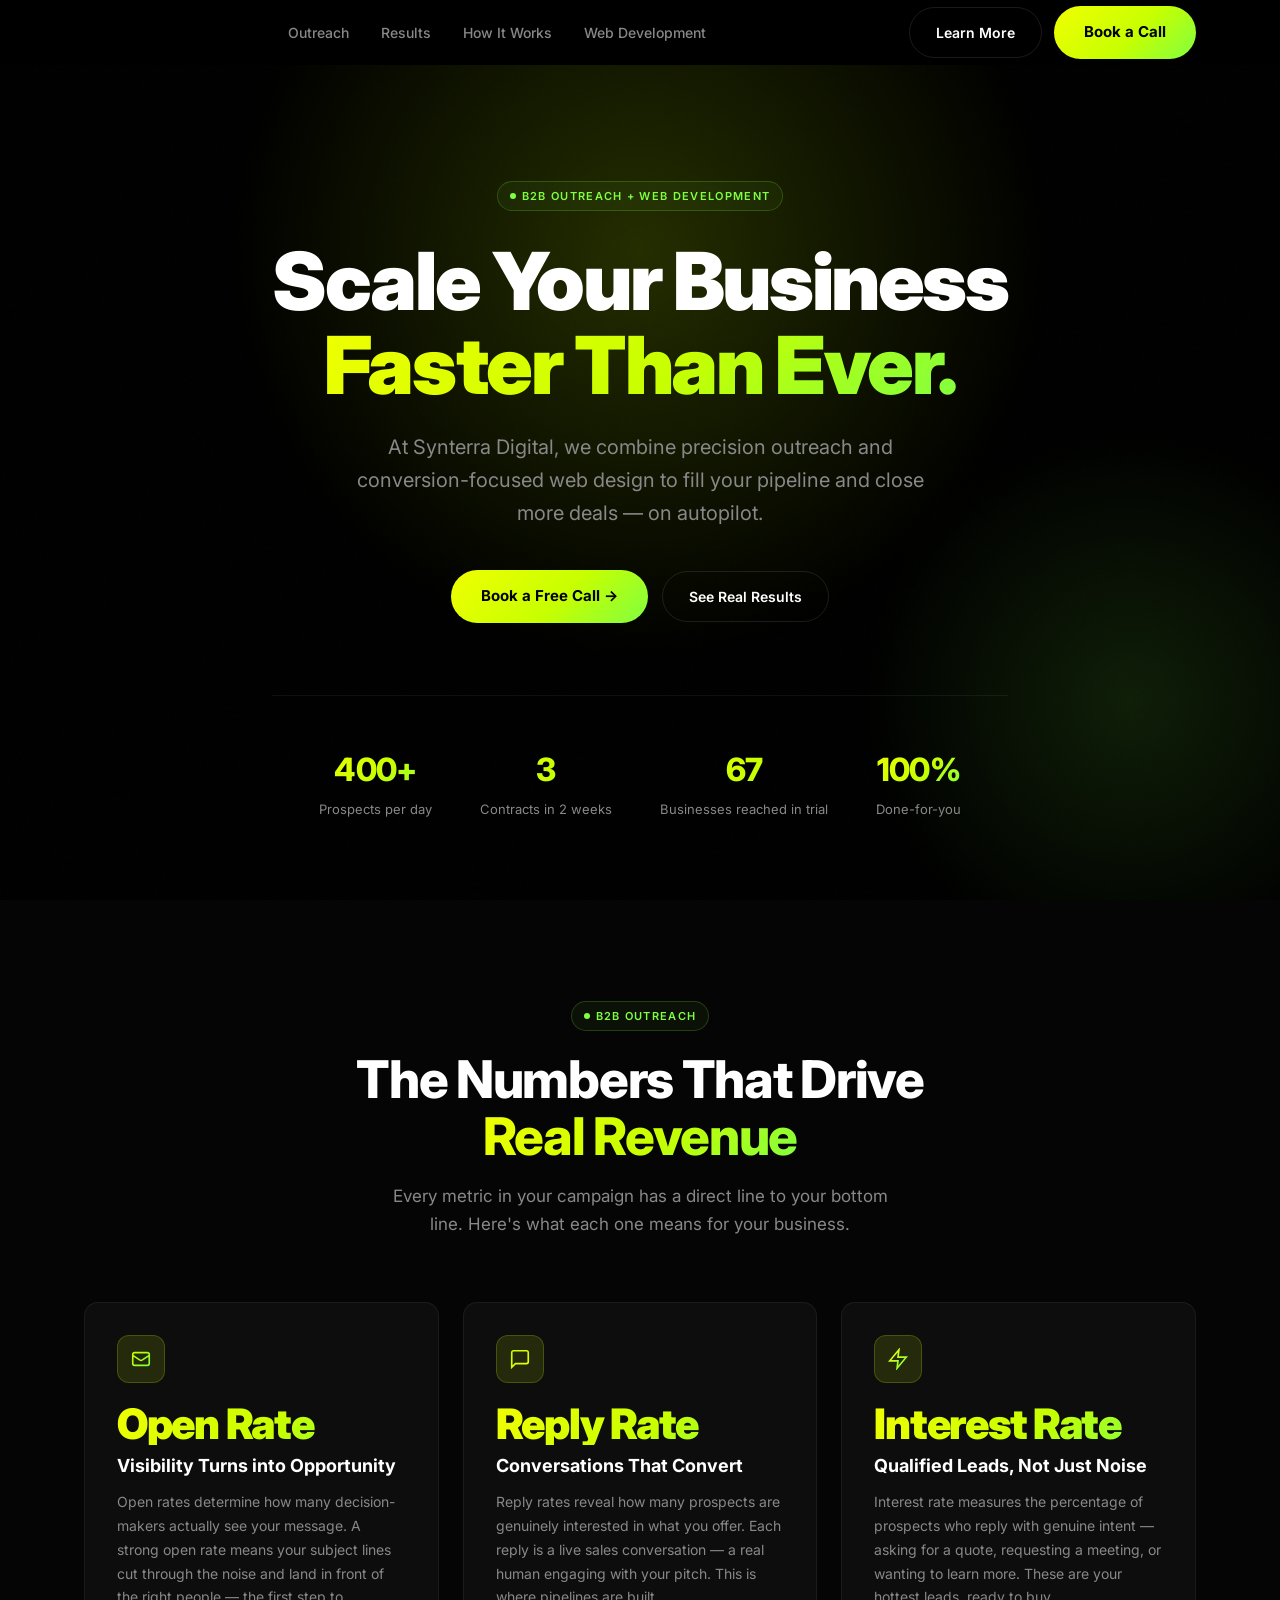
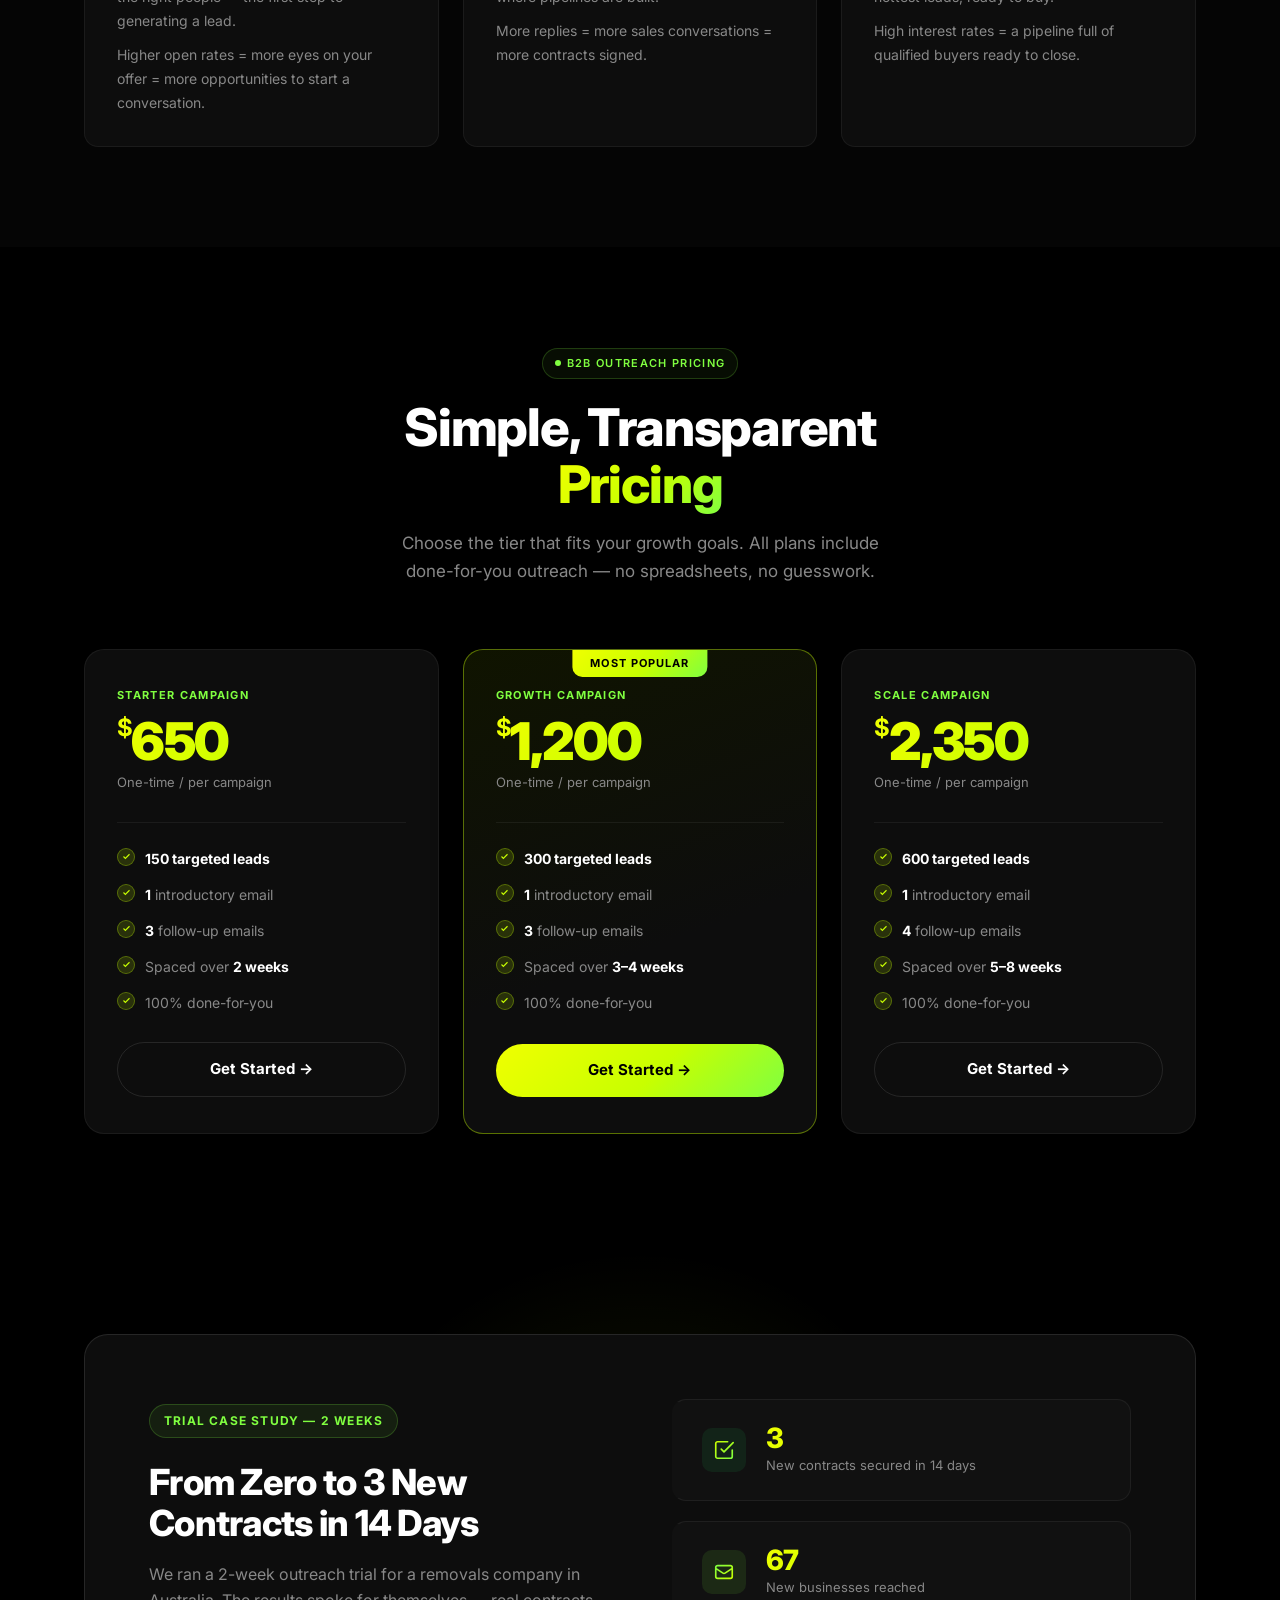
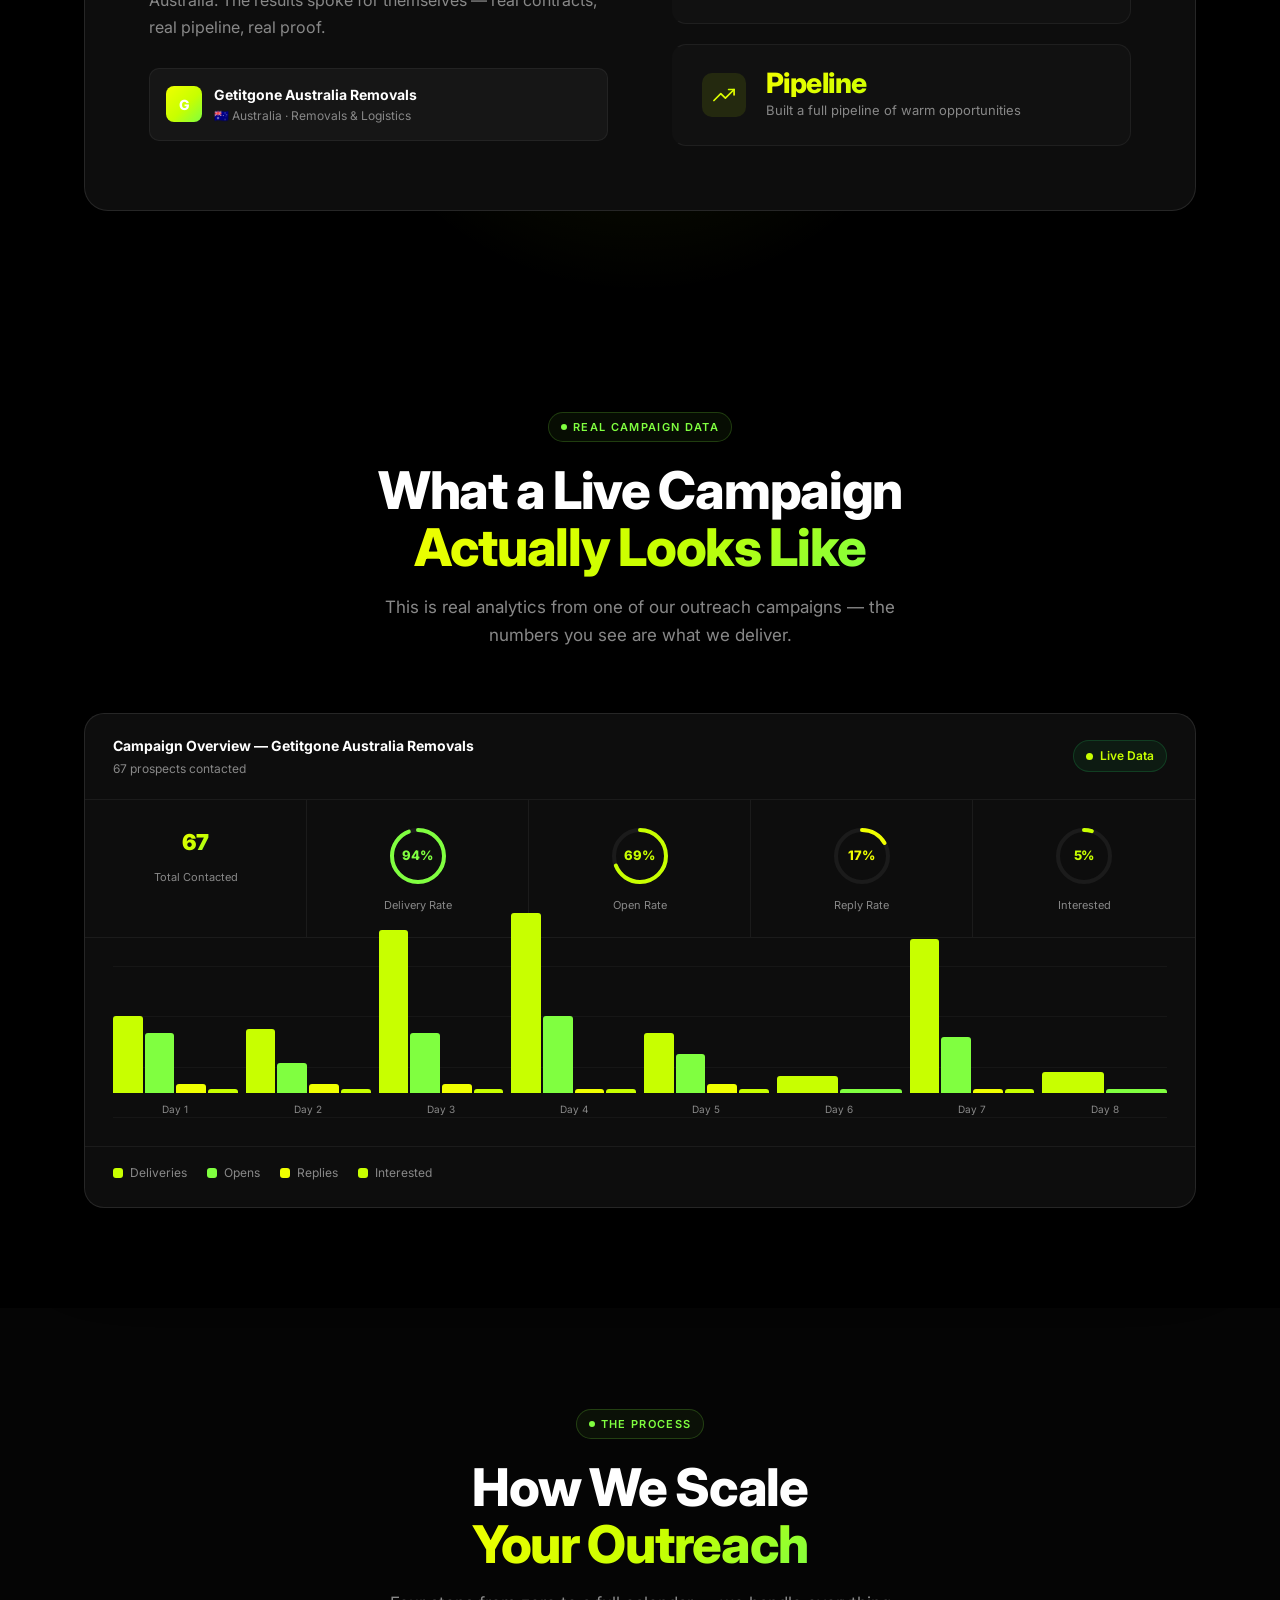
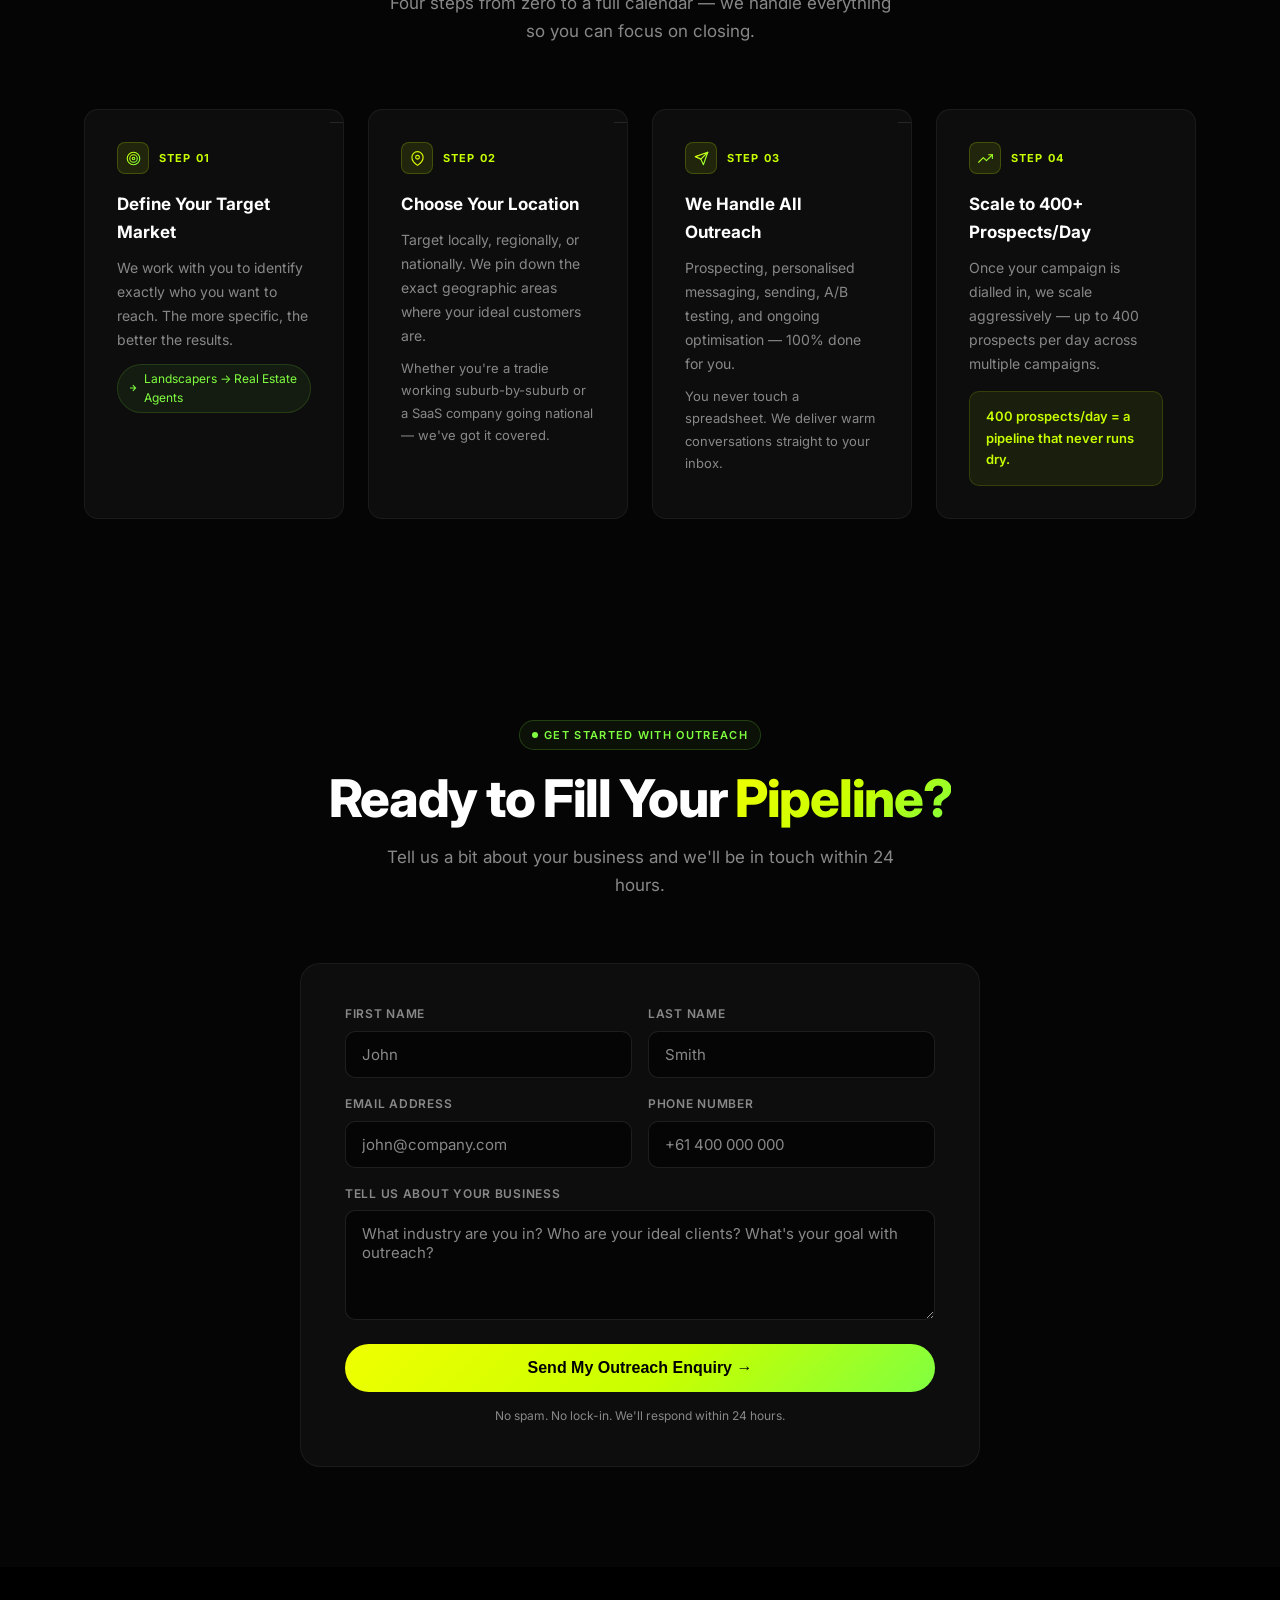
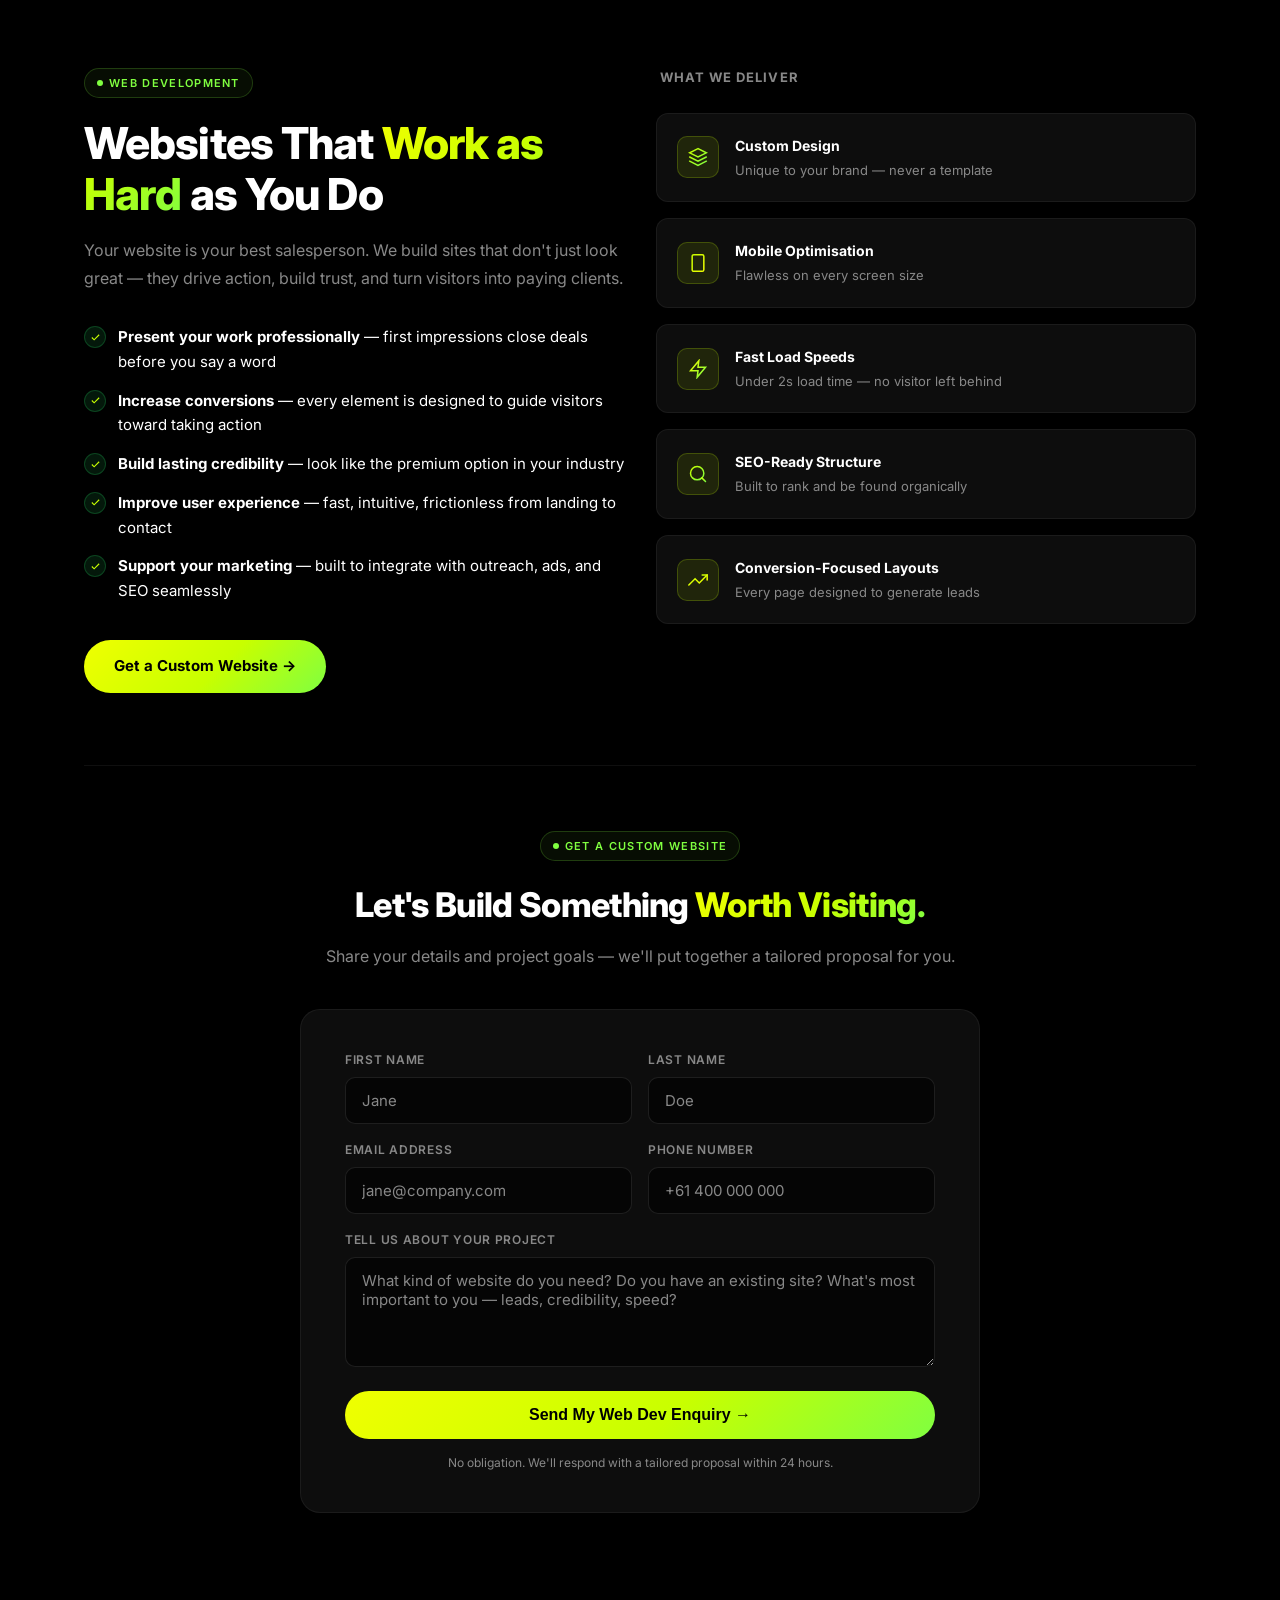
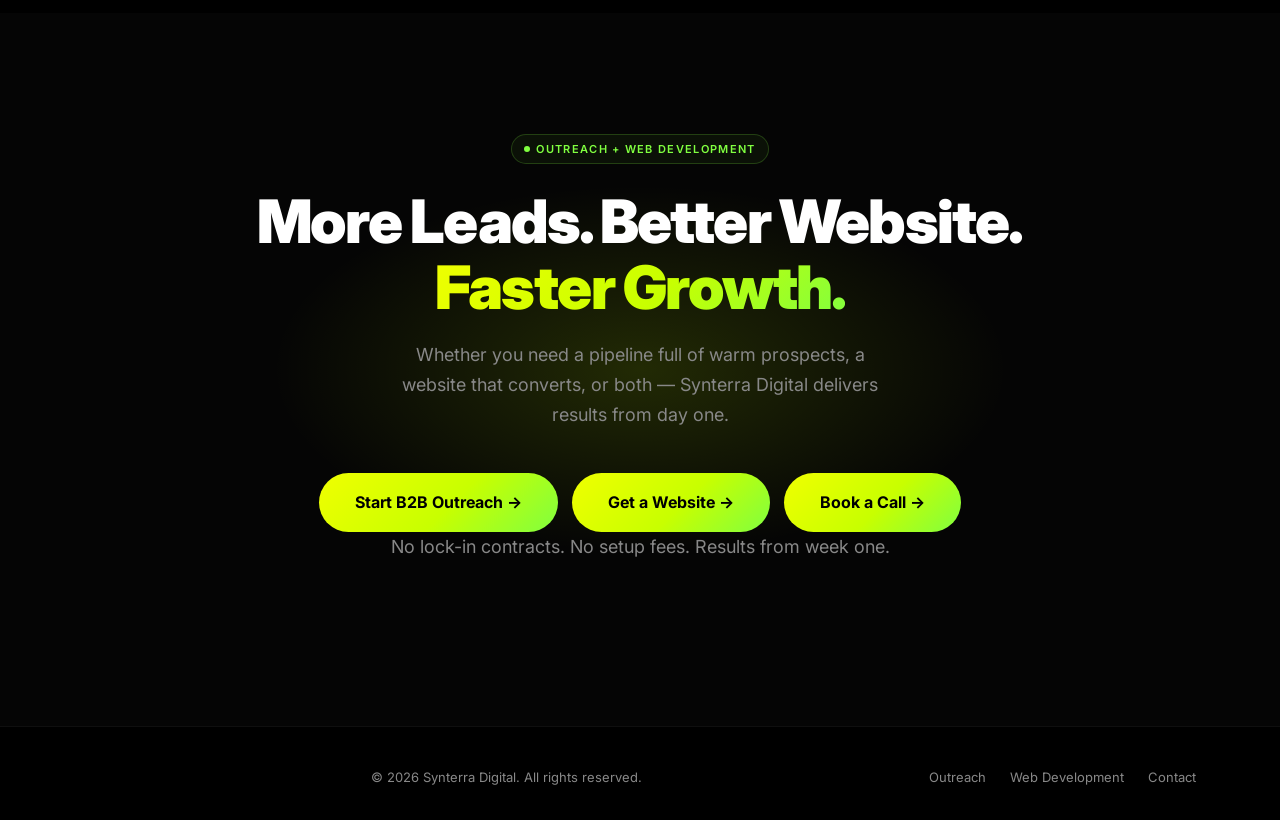
==== commit 5ae32000: "Update index.html" ====
--- a/index.html
+++ b/index.html
@@ -76,7 +76,7 @@
     .btn-primary {
       display: inline-flex; align-items: center; gap: 8px;
       background: var(--grad);
-      color: #fff; font-weight: 700; font-size: 15px;
+      color: #000; font-weight: 700; font-size: 15px;
       padding: 14px 30px; border-radius: 100px; border: none; cursor: pointer;
       text-decoration: none; transition: transform .25s var(--ease), box-shadow .25s var(--ease), opacity .2s;
       box-shadow: 0 0 0 rgba(200,255,0,0);
@@ -401,7 +401,7 @@
     .pricing-card.popular:hover { border-color: rgba(200,255,0,.7); }
     .popular-badge {
       position: absolute; top: -1px; left: 50%; transform: translateX(-50%);
-      background: var(--grad); color: #fff;
+      background: var(--grad); color: #000;
       font-size: 11px; font-weight: 700; letter-spacing: .1em; text-transform: uppercase;
       padding: 5px 18px; border-radius: 0 0 10px 10px;
     }
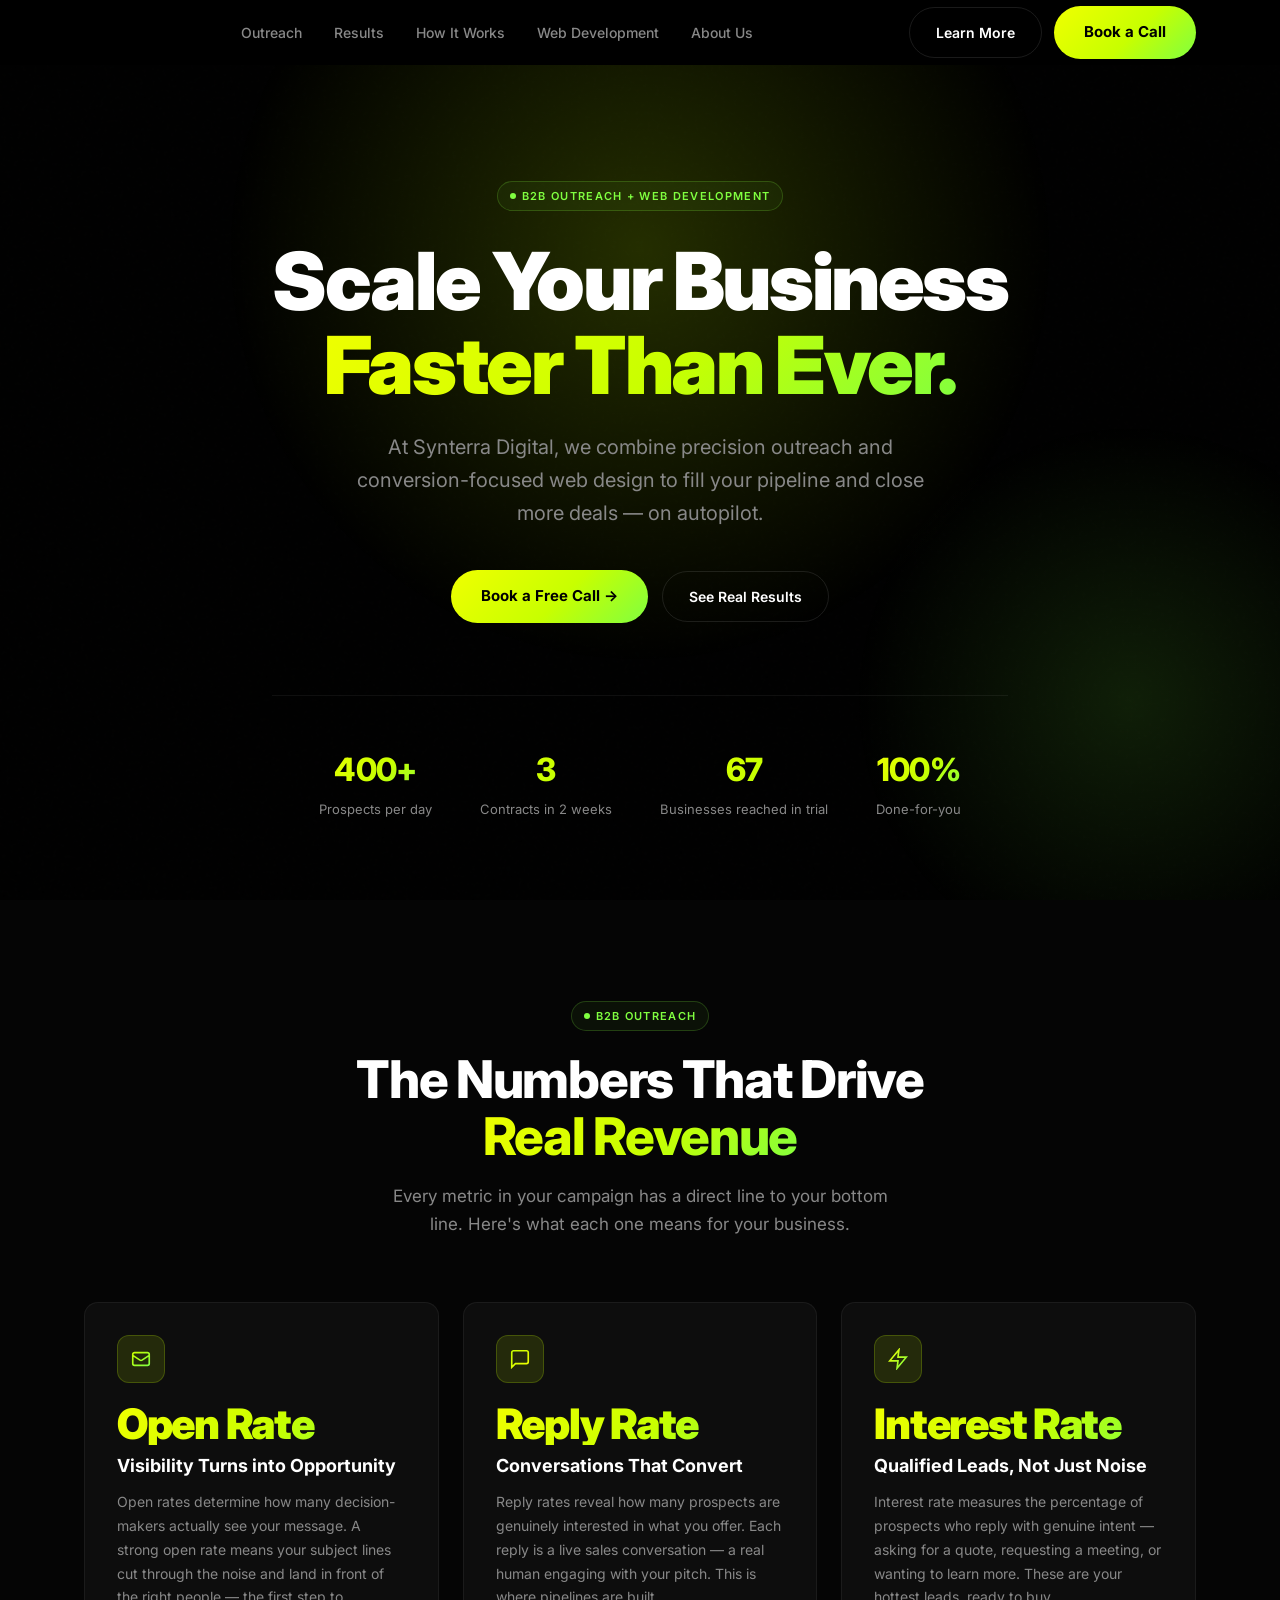
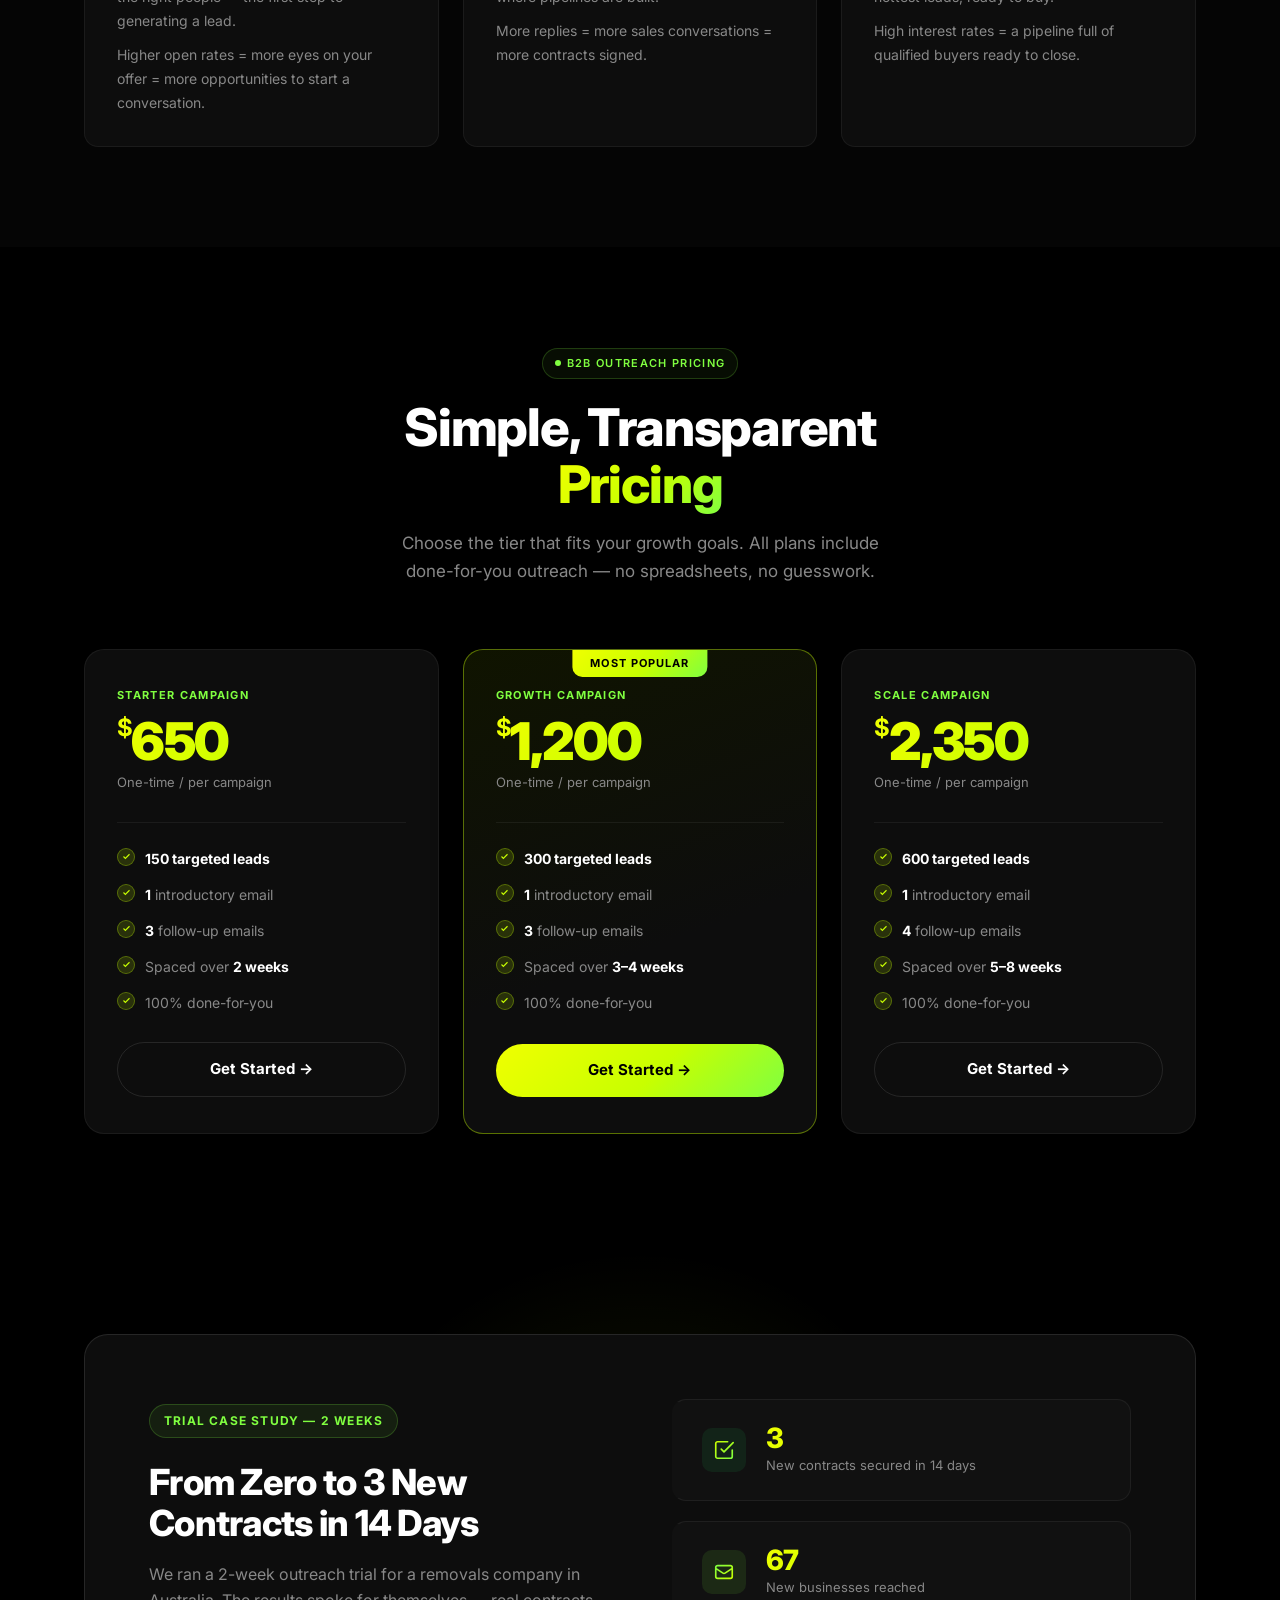
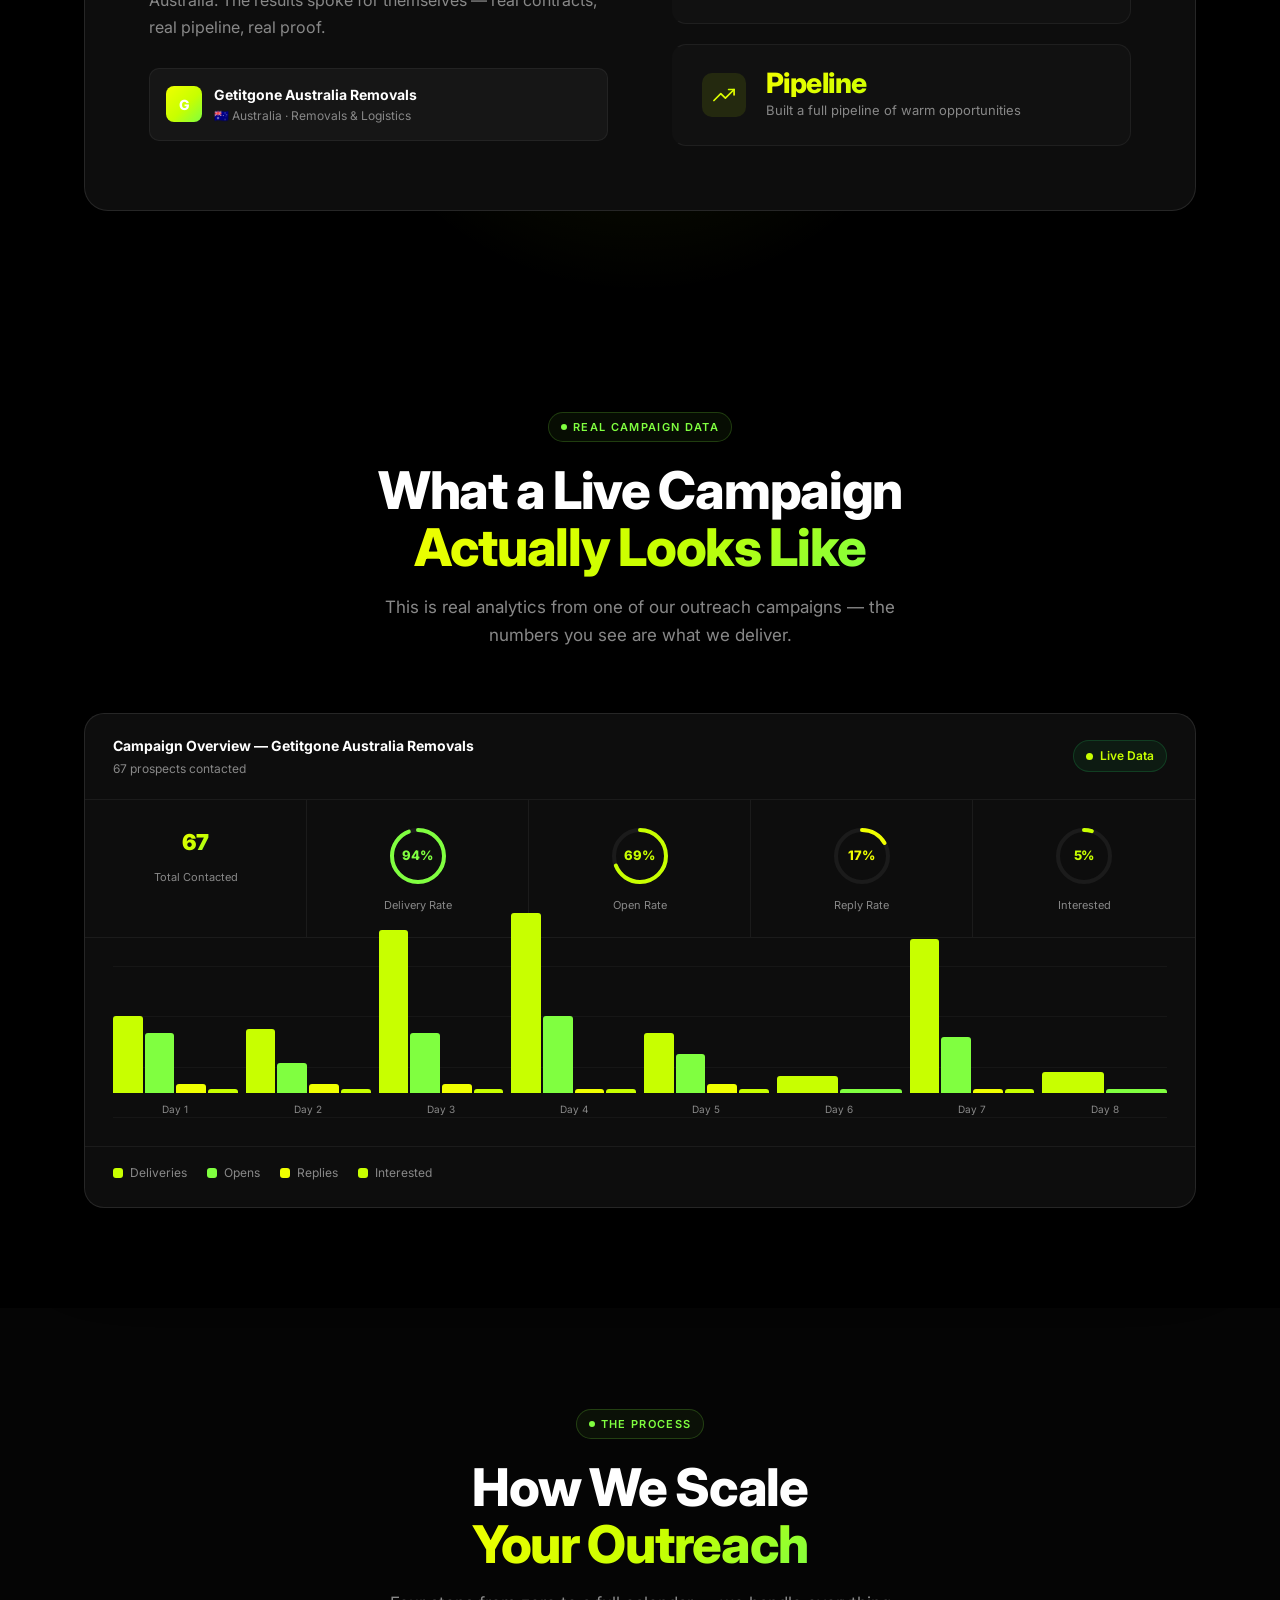
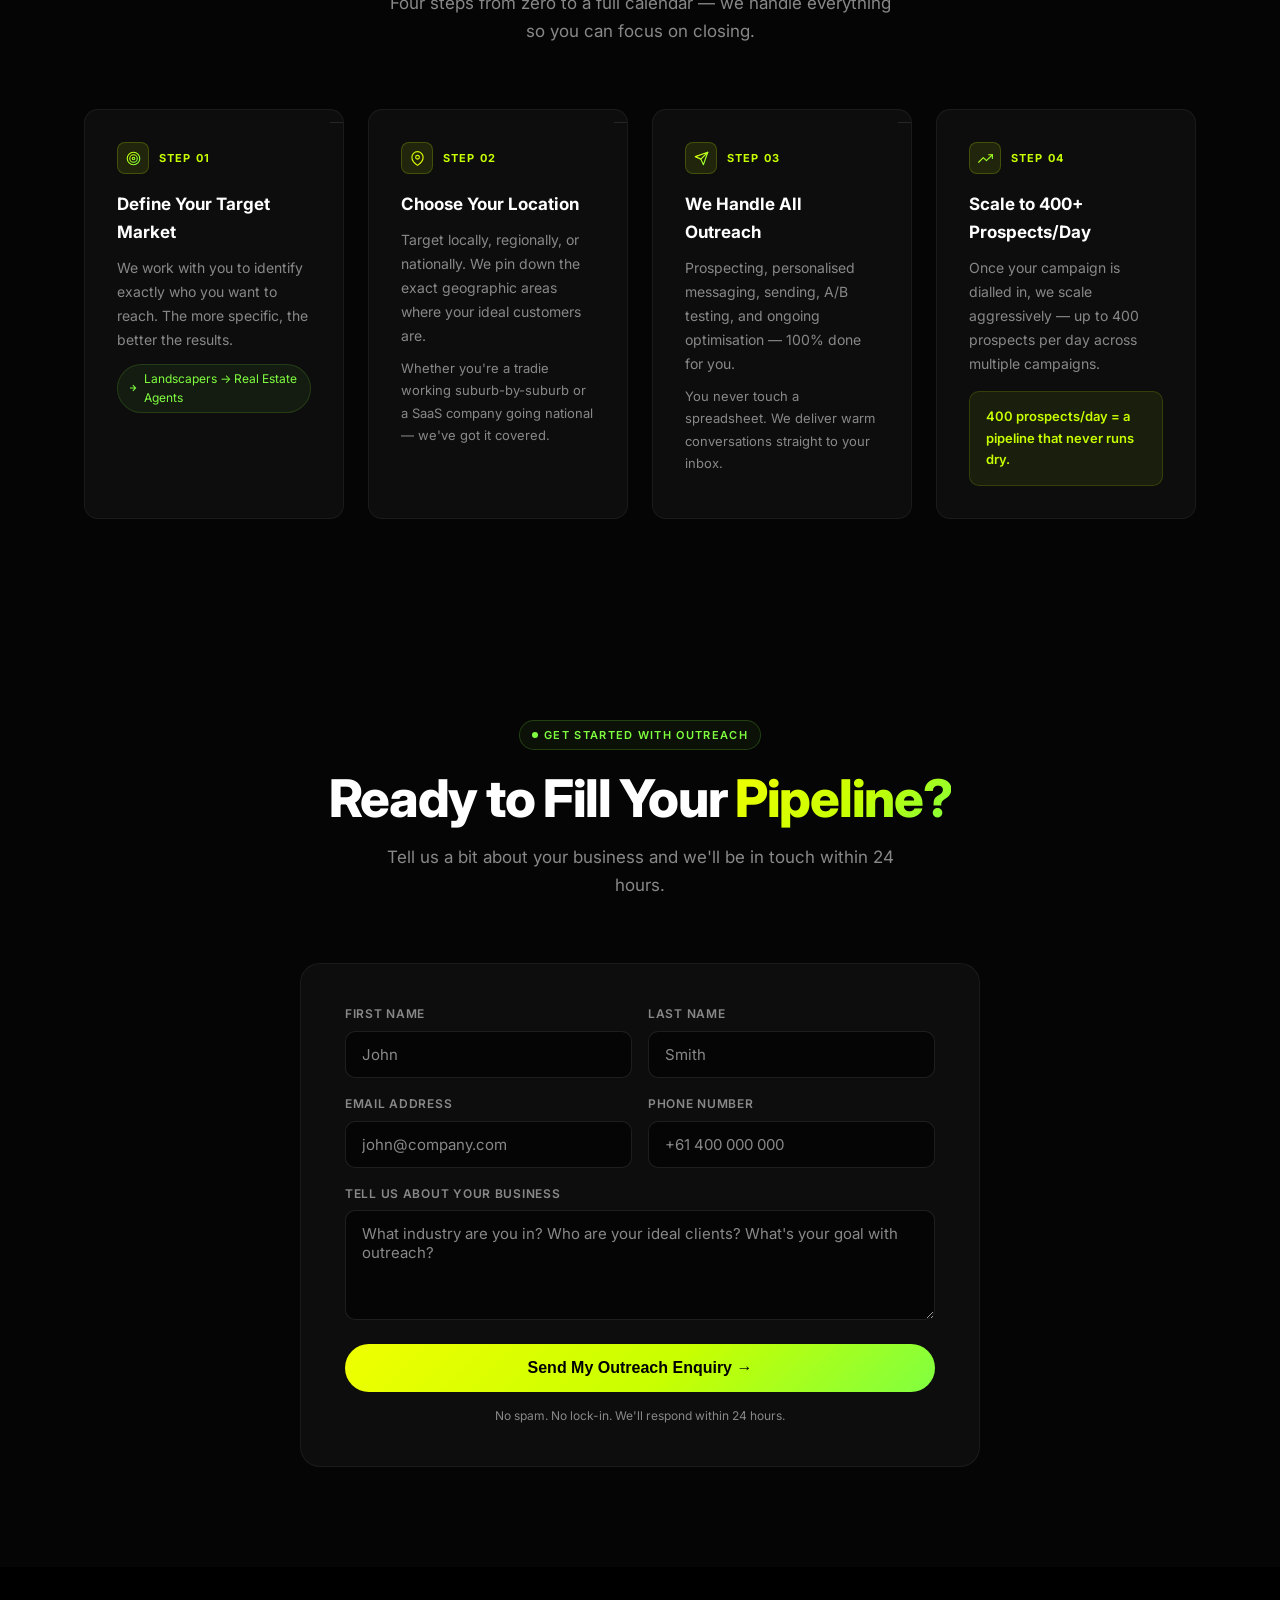
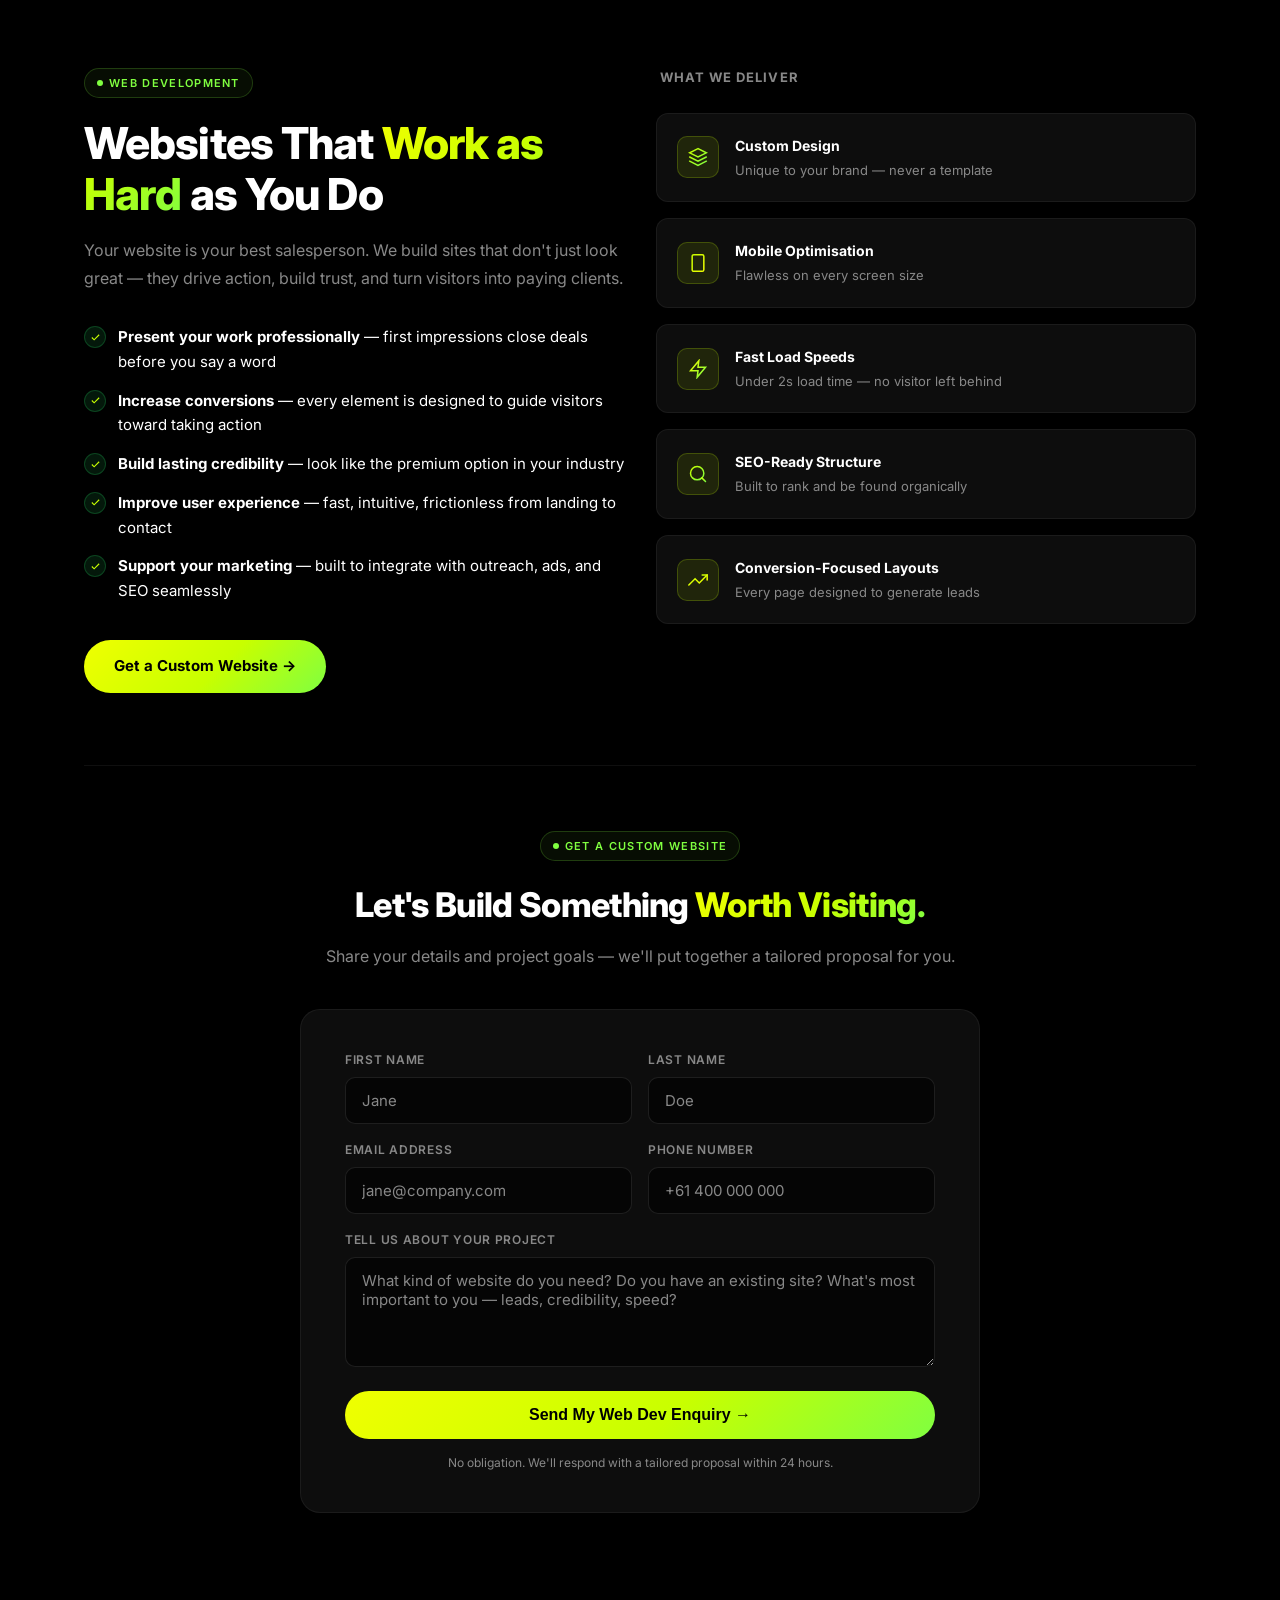
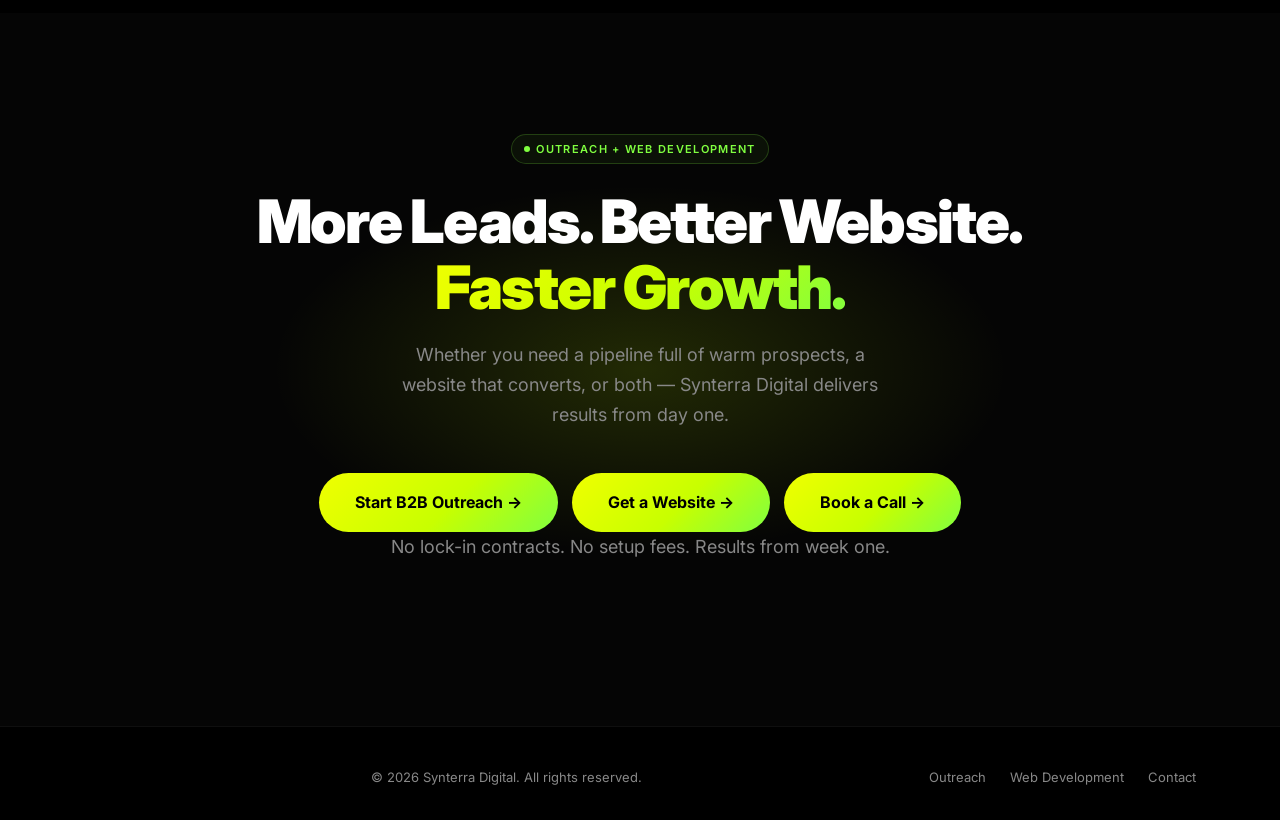
==== commit beace14e: "Update index.html" ====
--- a/index.html
+++ b/index.html
@@ -760,6 +760,7 @@
       <a href="#results">Results</a>
       <a href="#how">How It Works</a>
       <a href="#webdev">Web Development</a>
+      <a href="about.html">About Us</a>
     </div>
     <div class="nav-cta">
       <a href="#cta" class="btn-ghost">Learn More</a>
@@ -778,6 +779,7 @@
   <a href="#results" class="mobile-link">Results</a>
   <a href="#how" class="mobile-link">How It Works</a>
   <a href="#webdev" class="mobile-link">Web Development</a>
+  <a href="about.html" class="mobile-link">About Us</a>
 </div>
 
 <!-- ═══════════════════════════════ HERO ═══════════════════════════════ -->
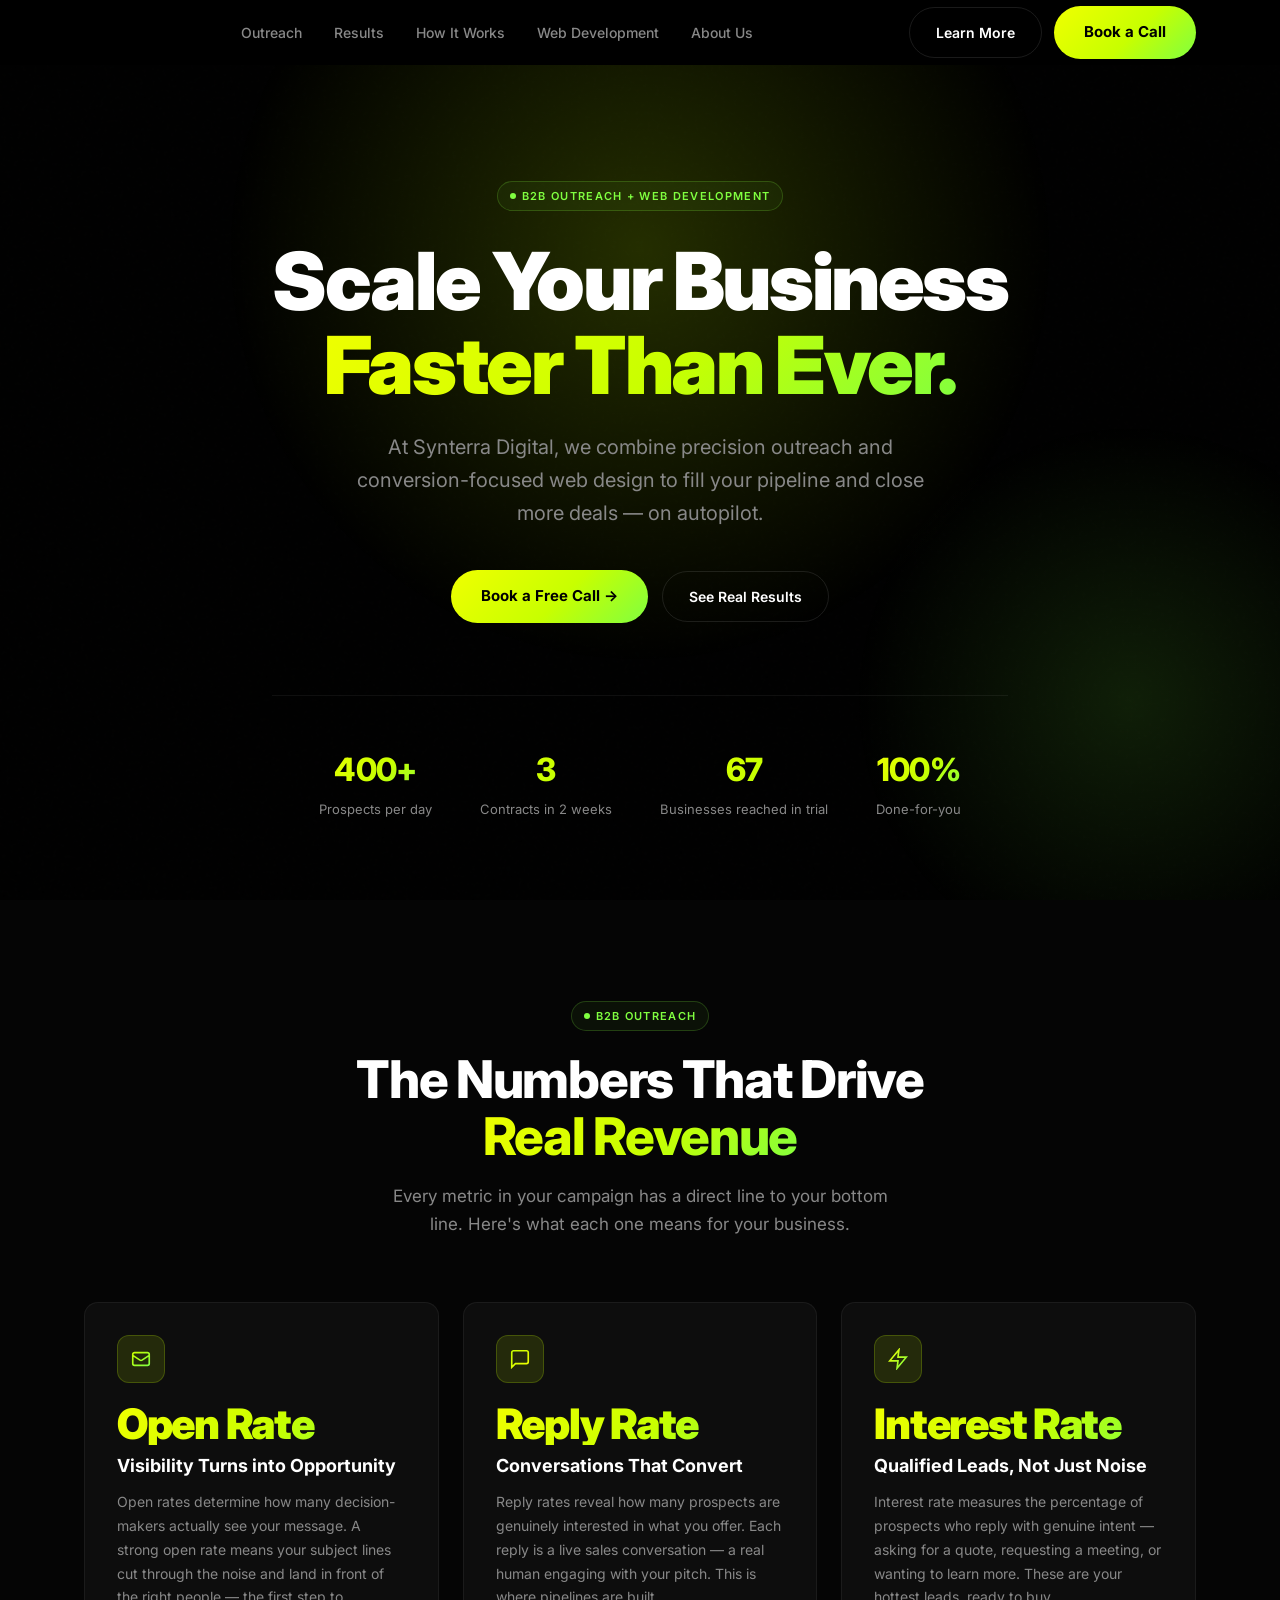
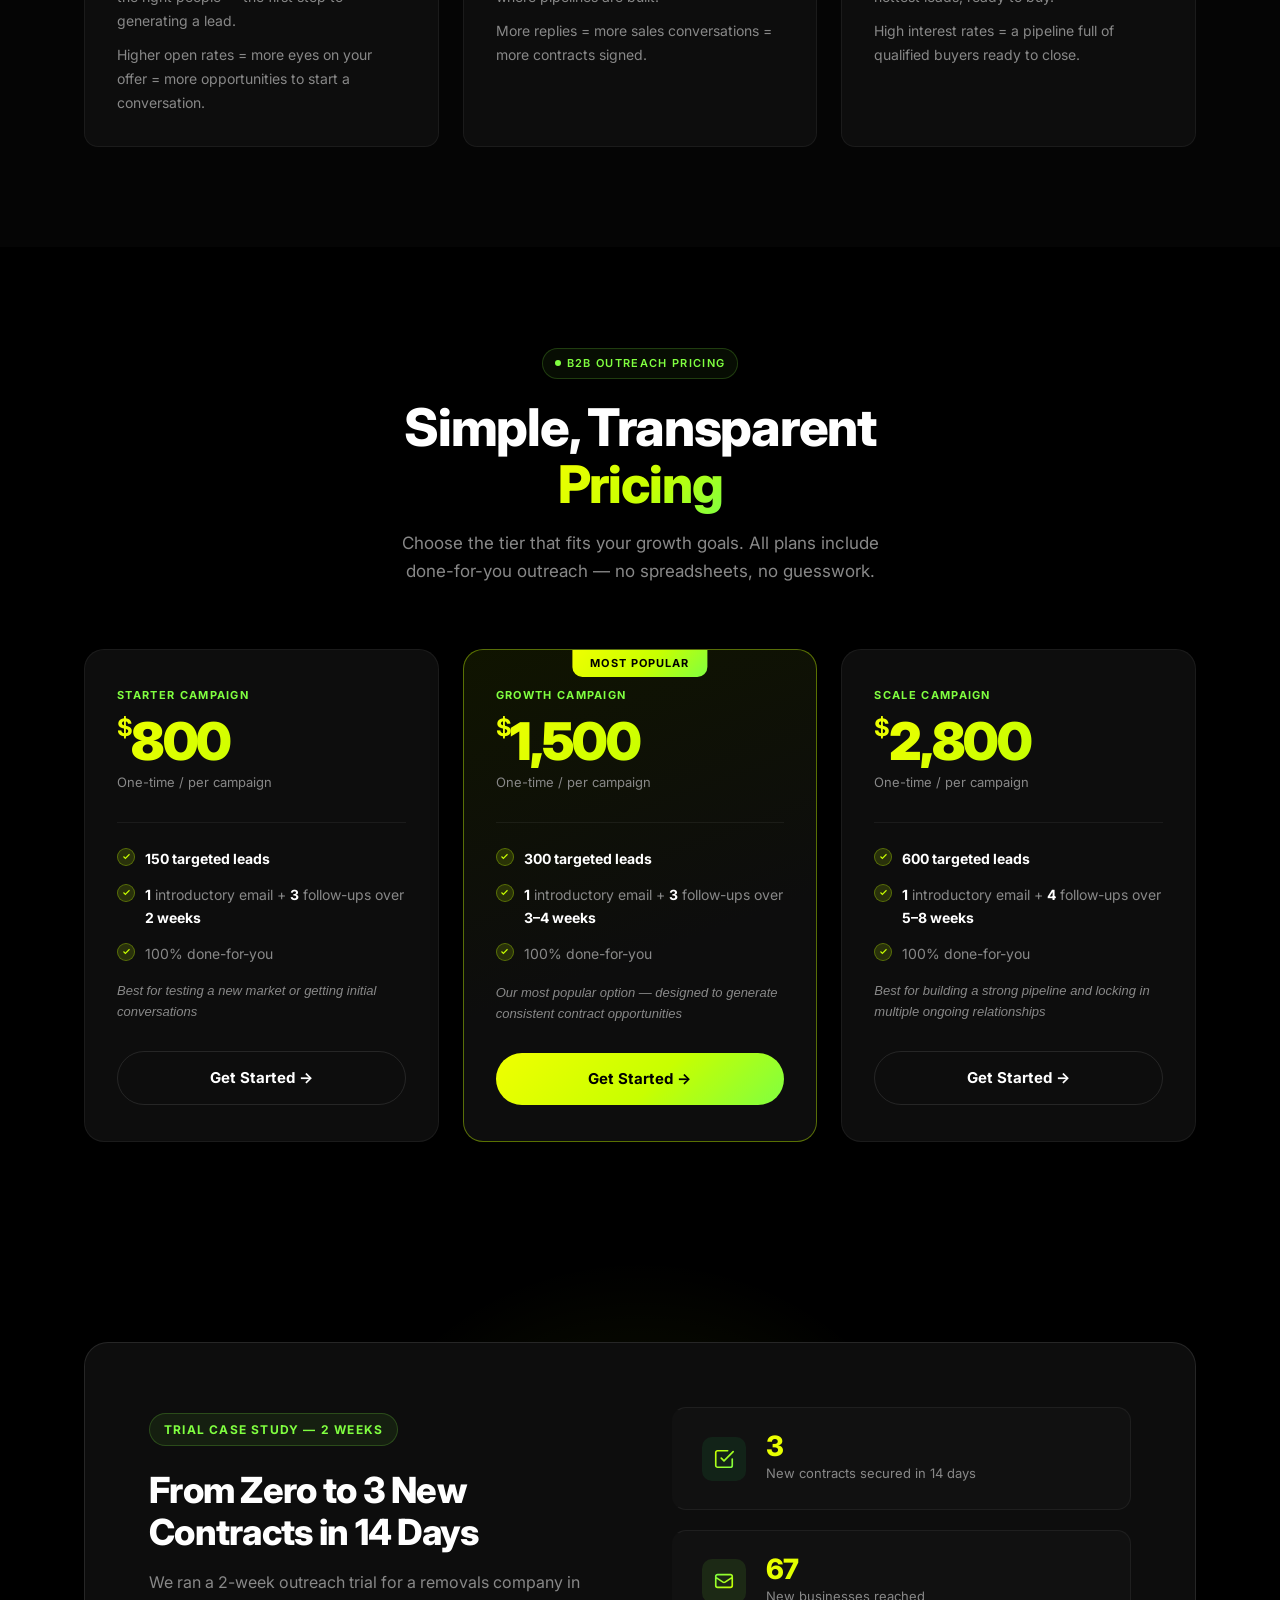
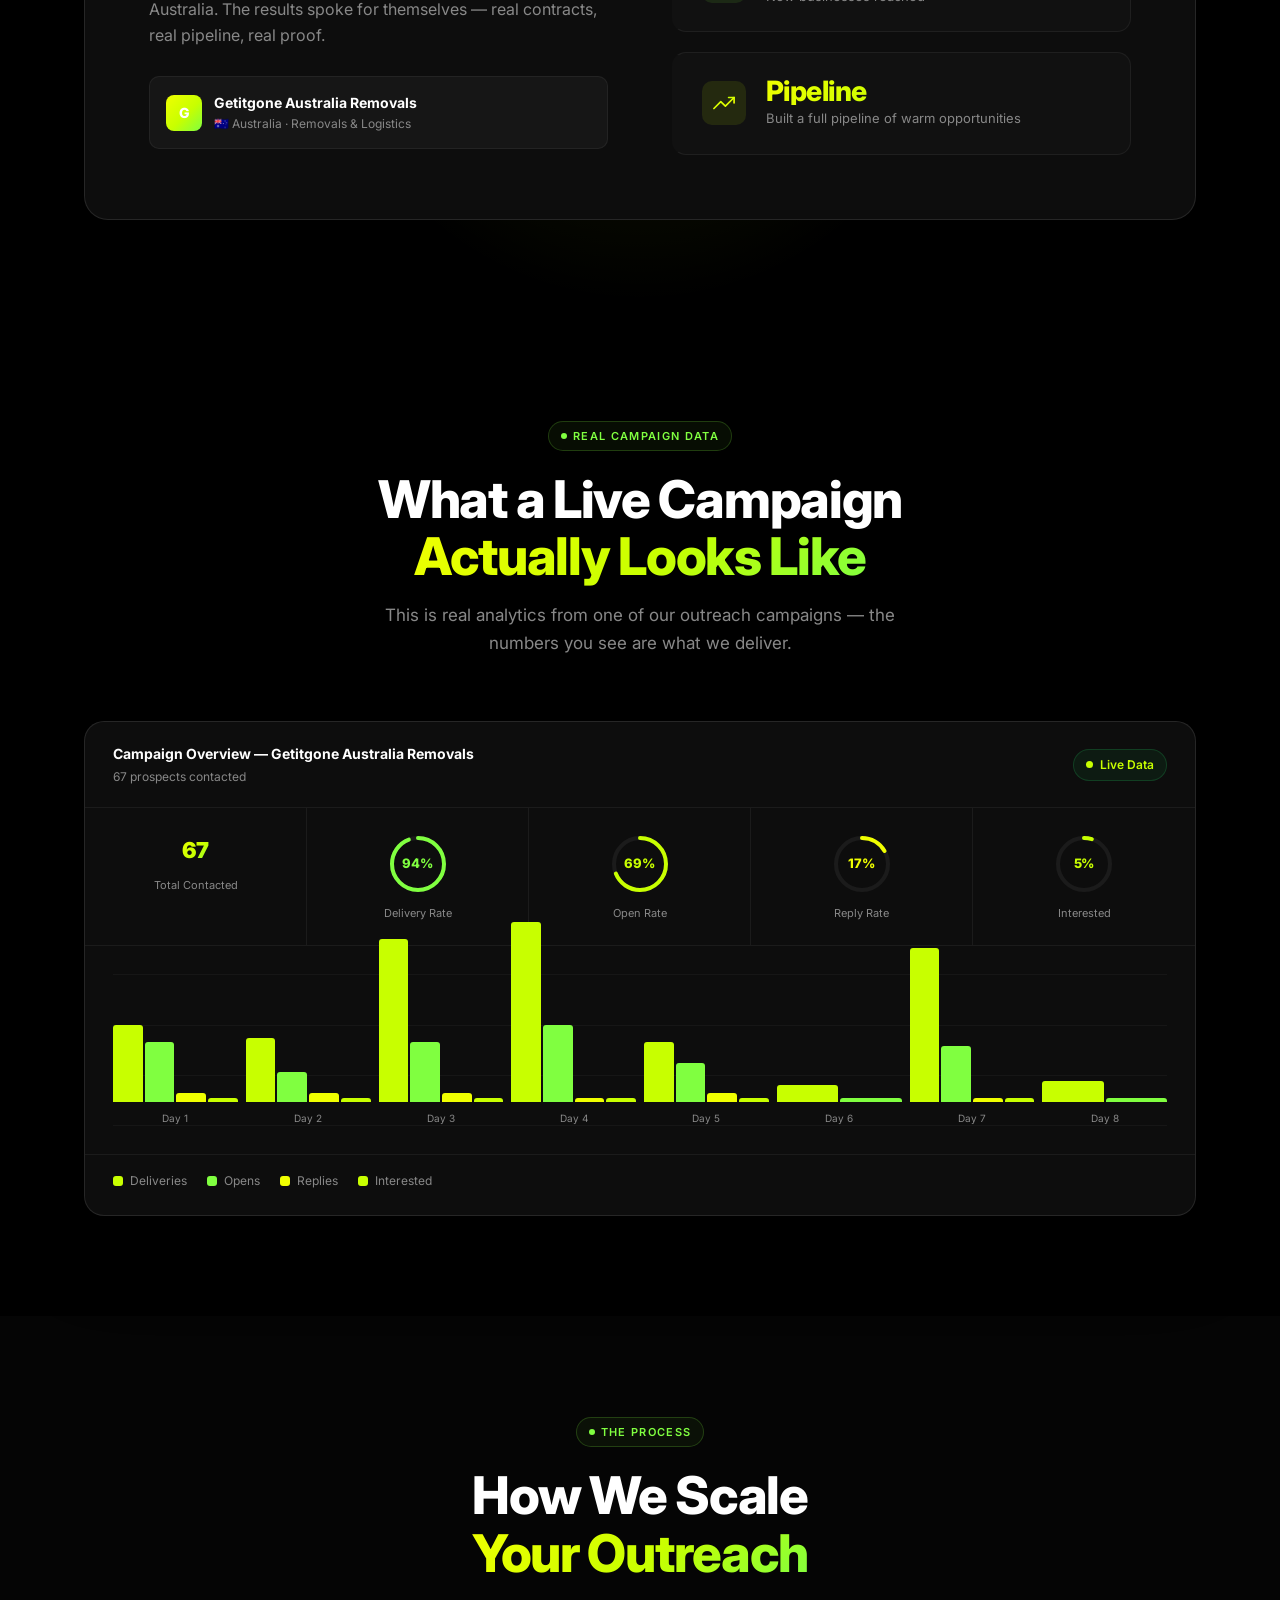
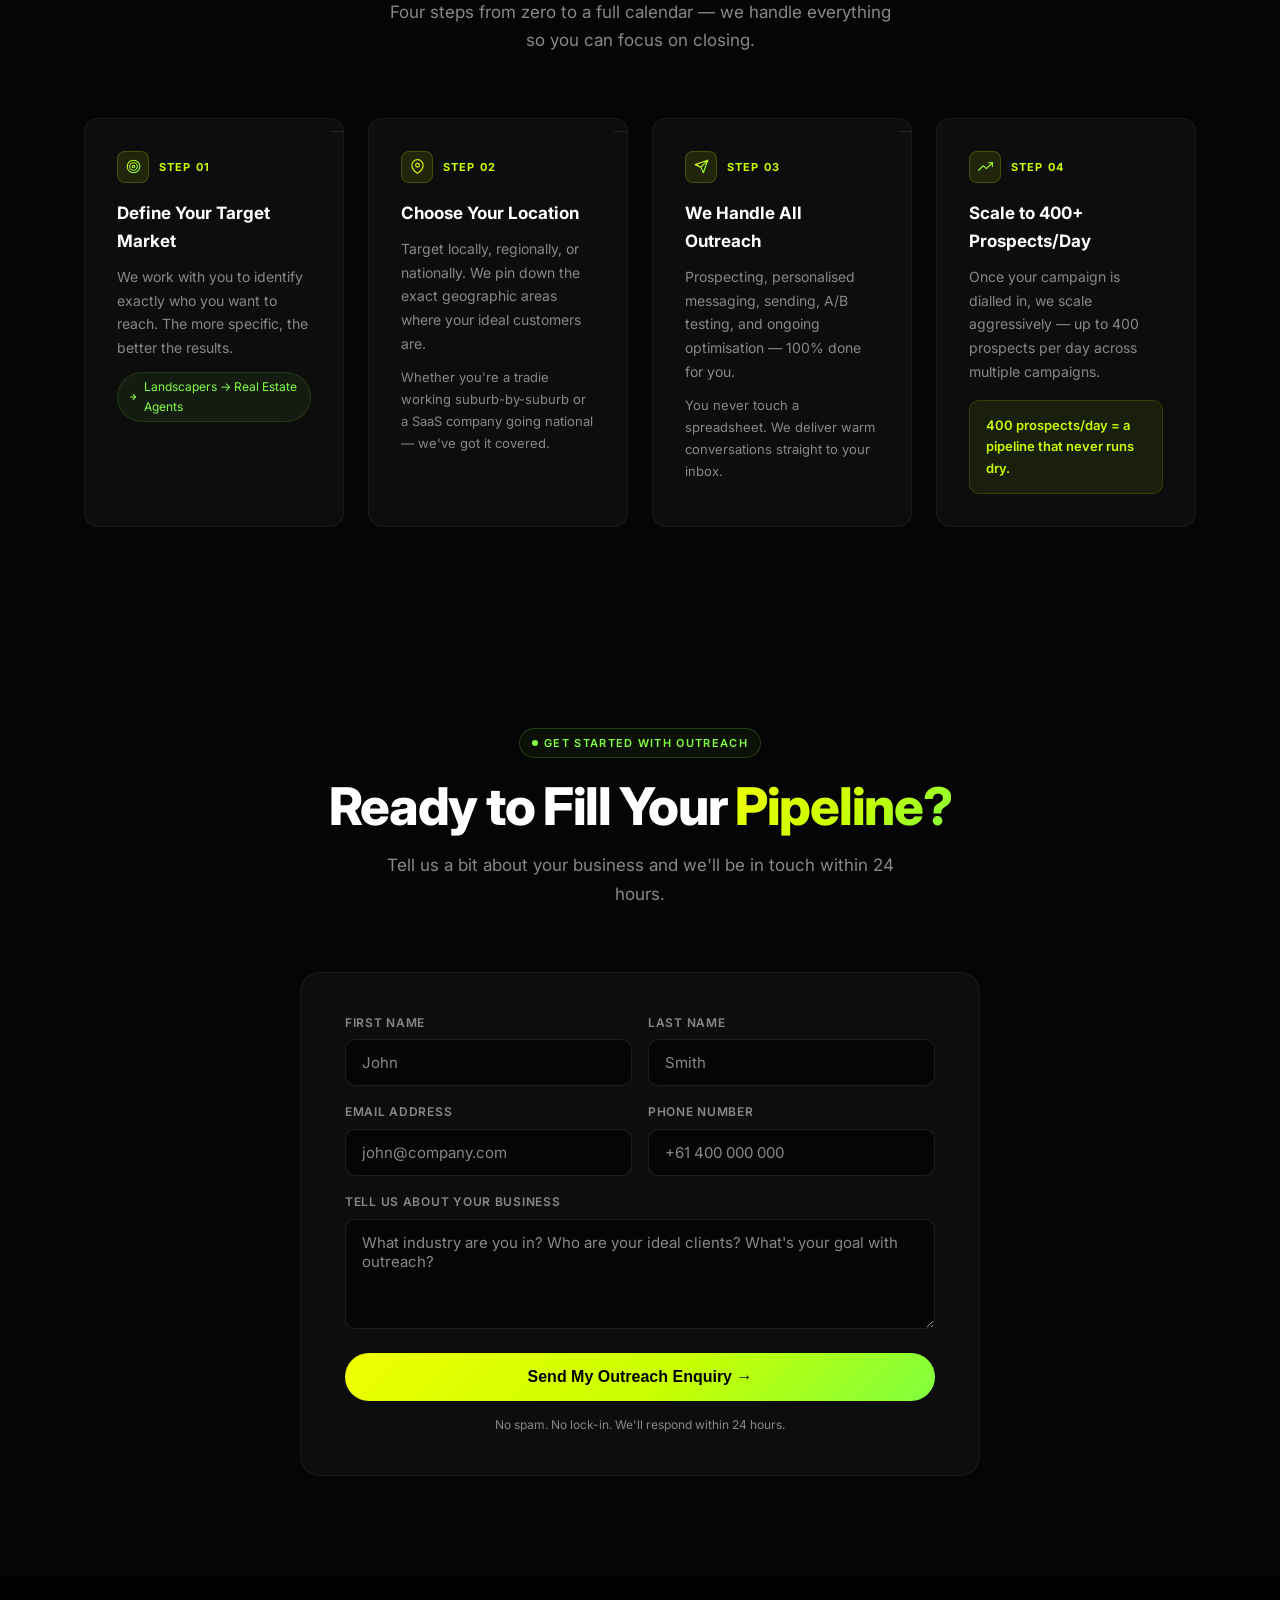
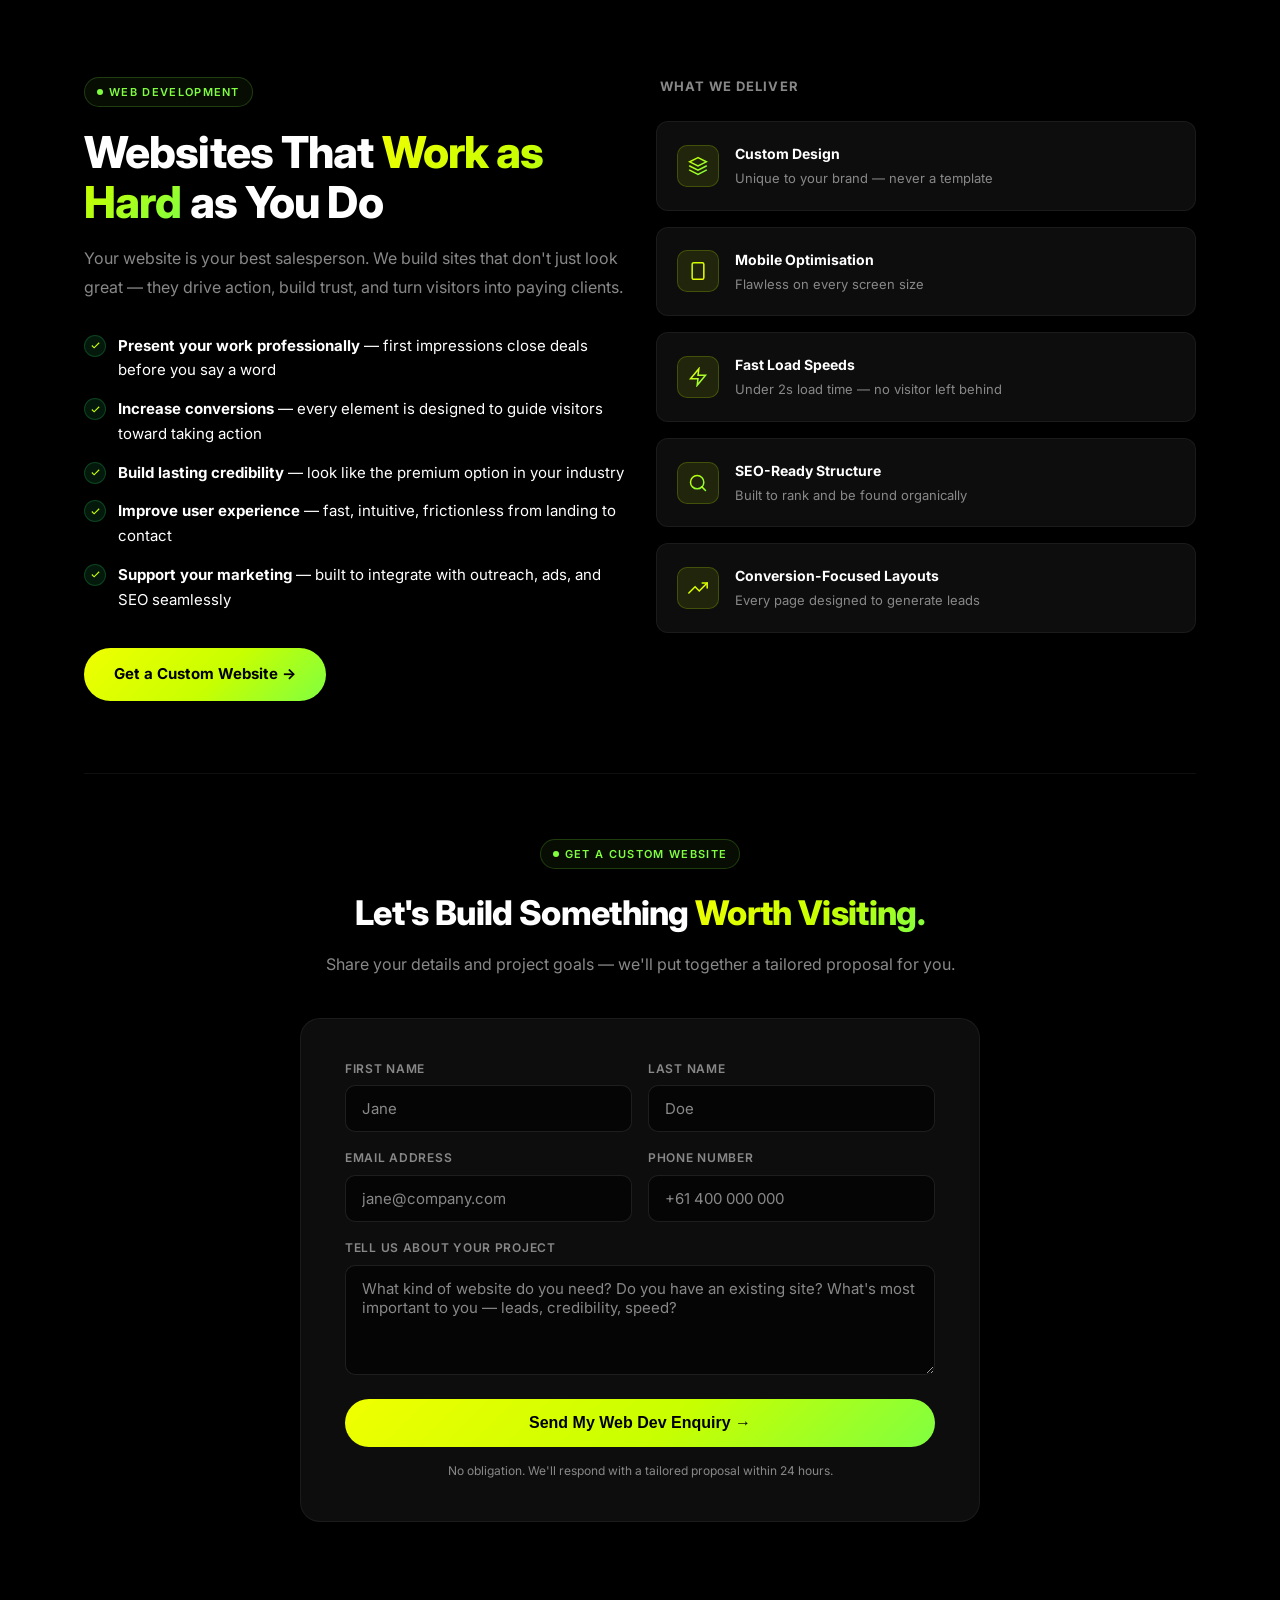
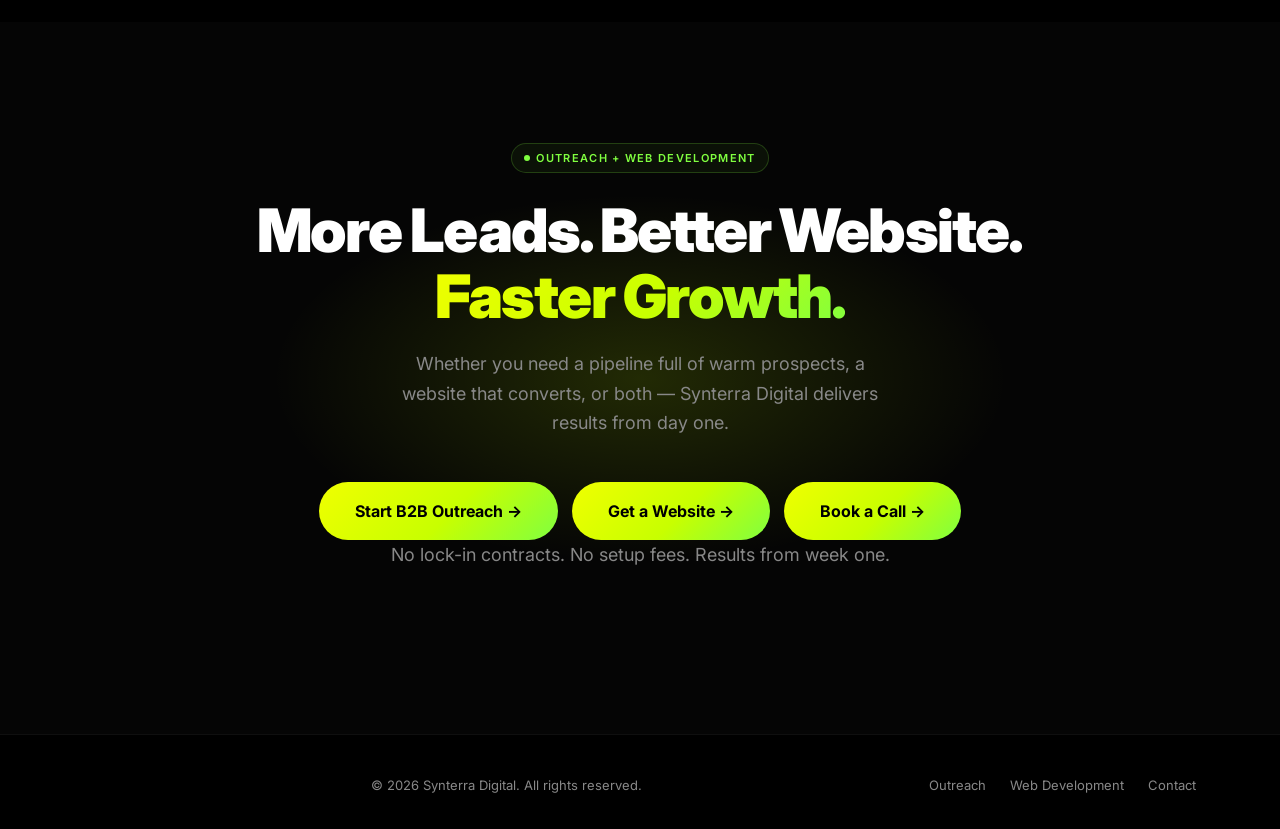
==== commit a5d09529: "Update index.html" ====
--- a/index.html
+++ b/index.html
@@ -17,737 +17,7 @@
   <link rel="preconnect" href="https://fonts.googleapis.com" />
   <link rel="preconnect" href="https://fonts.gstatic.com" crossorigin />
   <link href="https://fonts.googleapis.com/css2?family=Inter:ital,opsz,wght@0,14..32,300;0,14..32,400;0,14..32,500;0,14..32,600;0,14..32,700;0,14..32,800;0,14..32,900;1,14..32,400&display=swap" rel="stylesheet" />
-  <style>
-    /* ── Reset ── */
-    *, *::before, *::after { box-sizing: border-box; margin: 0; padding: 0; }
-
-    :root {
-      --bg:       #000000;
-      --bg2:      #050505;
-      --surface:  #0d0d0d;
-      --surface2: #111111;
-      --border:   rgba(255,255,255,0.06);
-      --border2:  rgba(255,255,255,0.1);
-      --a1:       #c8ff00;   /* lime   */
-      --a2:       #80ff40;   /* green  */
-      --a3:       #f0ff00;   /* yellow */
-      --grad:     linear-gradient(135deg, #f0ff00 0%, #c8ff00 55%, #80ff40 100%);
-      --text:     #ffffff;
-      --muted:    #888888;
-      --r:        14px;
-      --ease:     cubic-bezier(0.16, 1, 0.3, 1);
-      --max:      1160px;
-    }
-
-    html { scroll-behavior: smooth; background: var(--bg); }
-
-    body {
-      font-family: 'Inter', sans-serif;
-      background: var(--bg);
-      color: var(--text);
-      overflow-x: hidden;
-      line-height: 1.65;
-    }
-
-    ::selection { background: var(--a1); color: #fff; }
-    ::-webkit-scrollbar { width: 5px; }
-    ::-webkit-scrollbar-track { background: var(--bg); }
-    ::-webkit-scrollbar-thumb { background: var(--a1); border-radius: 3px; }
-
-    /* ── Utility ── */
-    .container { max-width: var(--max); margin: 0 auto; padding: 0 24px; }
-    .grad-text {
-      background: var(--grad);
-      -webkit-background-clip: text;
-      -webkit-text-fill-color: transparent;
-      background-clip: text;
-    }
-    .tag {
-      display: inline-flex; align-items: center; gap: 6px;
-      font-size: 11px; font-weight: 600; letter-spacing: .12em; text-transform: uppercase;
-      color: var(--a2); border: 1px solid rgba(128,255,64,0.2);
-      padding: 5px 12px; border-radius: 100px;
-      background: rgba(128,255,64,0.05);
-    }
-    .tag::before { content: ''; width: 6px; height: 6px; border-radius: 50%; background: var(--a2); flex-shrink: 0; animation: pulse 2s ease infinite; }
-    @keyframes pulse { 0%,100%{opacity:1;transform:scale(1)} 50%{opacity:.4;transform:scale(1.4)} }
-
-    /* ── Buttons ── */
-    .btn-primary {
-      display: inline-flex; align-items: center; gap: 8px;
-      background: var(--grad);
-      color: #000; font-weight: 700; font-size: 15px;
-      padding: 14px 30px; border-radius: 100px; border: none; cursor: pointer;
-      text-decoration: none; transition: transform .25s var(--ease), box-shadow .25s var(--ease), opacity .2s;
-      box-shadow: 0 0 0 rgba(200,255,0,0);
-    }
-    .btn-primary:hover { transform: translateY(-2px); box-shadow: 0 10px 40px rgba(200,255,0,.45); }
-    .btn-primary:active { transform: translateY(0); }
-
-    .btn-ghost {
-      display: inline-flex; align-items: center; gap: 8px;
-      background: transparent; color: var(--text); font-weight: 600; font-size: 14px;
-      padding: 13px 26px; border-radius: 100px;
-      border: 1px solid var(--border2); cursor: pointer;
-      text-decoration: none; transition: all .2s;
-    }
-    .btn-ghost:hover { background: rgba(255,255,255,.05); border-color: rgba(255,255,255,.2); }
-
-    /* ── Nav ── */
-    nav {
-      position: fixed; top: 0; left: 0; right: 0; z-index: 999;
-      padding: 6px 0;
-      background: var(--bg);
-      will-change: transform;
-      transition: background .3s, backdrop-filter .3s;
-    }
-    nav.scrolled {
-      background: rgba(0,0,0,.8);
-      backdrop-filter: blur(20px);
-    }
-    .nav-inner {
-      max-width: var(--max); margin: 0 auto; padding: 0 24px;
-      display: flex; align-items: center; justify-content: space-between;
-    }
-    .nav-logo img { width: 240px; height: auto; display: block; }
-    .nav-links { display: flex; align-items: center; gap: 32px; }
-    .nav-links a { color: var(--muted); font-size: 14px; font-weight: 500; text-decoration: none; transition: color .2s; }
-    .nav-links a:hover { color: var(--text); }
-    .nav-cta { display: flex; align-items: center; gap: 12px; }
-    .hamburger { display: none; flex-direction: column; gap: 5px; cursor: pointer; padding: 4px; }
-    .hamburger span { display: block; width: 22px; height: 2px; background: var(--text); border-radius: 2px; transition: all .25s; }
-    .mobile-menu {
-      display: none; position: fixed; top: 0; left: 0; right: 0; bottom: 0; z-index: 998;
-      background: var(--bg2); flex-direction: column; align-items: center; justify-content: center; gap: 32px;
-    }
-    .mobile-menu.open { display: flex; }
-    .mobile-menu a { color: var(--text); font-size: 22px; font-weight: 600; text-decoration: none; }
-    .mobile-menu-close { position: absolute; top: 24px; right: 24px; background: none; border: none; color: var(--text); font-size: 28px; cursor: pointer; }
-
-    @media (max-width: 768px) {
-      .nav-links, .nav-cta { display: none; }
-      .nav-logo { display: none; }
-      .hamburger { display: flex; order: -1; }
-      .nav-inner { justify-content: flex-start; }
-    }
-
-    /* ── Hero ── */
-    #hero {
-      min-height: 100vh;
-      display: flex; align-items: center;
-      padding: 180px 0 80px;
-      position: relative; overflow: hidden;
-    }
-    .hero-glow {
-      position: absolute; pointer-events: none;
-    }
-    .hero-glow-1 {
-      top: -200px; left: 50%; transform: translateX(-50%);
-      width: 900px; height: 900px;
-      background: radial-gradient(circle, rgba(200,255,0,.18) 0%, transparent 65%);
-    }
-    .hero-glow-2 {
-      bottom: -100px; right: -150px;
-      width: 600px; height: 600px;
-      background: radial-gradient(circle, rgba(128,255,64,.12) 0%, transparent 65%);
-    }
-    .hero-content {
-      position: relative; z-index: 1;
-      max-width: 820px; margin: 0 auto; text-align: center;
-    }
-    .hero-content .tag { margin-bottom: 28px; }
-    .hero-h1 {
-      font-size: clamp(42px, 7vw, 80px);
-      font-weight: 900; line-height: 1.05; letter-spacing: -.03em;
-      margin-bottom: 24px;
-    }
-    .hero-sub {
-      font-size: clamp(16px, 2vw, 20px); color: var(--muted); font-weight: 400;
-      max-width: 580px; margin: 0 auto 40px;
-    }
-    .hero-btns { display: flex; align-items: center; justify-content: center; gap: 14px; flex-wrap: wrap; }
-    .hero-stats {
-      display: flex; align-items: center; justify-content: center; gap: 48px;
-      margin-top: 72px; padding-top: 48px; border-top: 1px solid var(--border);
-      flex-wrap: wrap;
-    }
-    .hero-stat-num {
-      font-size: 32px; font-weight: 800; letter-spacing: -.02em;
-    }
-    .hero-stat-label { font-size: 13px; color: var(--muted); margin-top: 2px; }
-
-
-    /* ── Section Common ── */
-    section { padding: 100px 0; }
-    .section-header { text-align: center; margin-bottom: 64px; }
-    .section-header .tag { margin-bottom: 20px; }
-    .section-h2 {
-      font-size: clamp(30px, 4.5vw, 52px);
-      font-weight: 800; line-height: 1.1; letter-spacing: -.025em;
-      margin-bottom: 16px;
-    }
-    .section-sub { font-size: 17px; color: var(--muted); max-width: 520px; margin: 0 auto; }
-
-    /* ── Card ── */
-    .card {
-      background: var(--surface); border: 1px solid var(--border);
-      border-radius: var(--r); padding: 32px; position: relative; overflow: hidden;
-      transition: border-color .25s, transform .25s var(--ease), box-shadow .25s var(--ease);
-    }
-    .card:hover { border-color: var(--border2); transform: translateY(-4px); box-shadow: 0 20px 60px rgba(0,0,0,.5); }
-    .card::before {
-      content: ''; position: absolute; top: 0; left: 0; right: 0; height: 1px;
-      background: var(--grad); opacity: 0; transition: opacity .25s;
-    }
-    .card:hover::before { opacity: 1; }
-
-    /* ── Outreach Section ── */
-    #outreach { background: var(--bg2); }
-    .outreach-grid { display: grid; grid-template-columns: repeat(3, 1fr); gap: 24px; }
-    .outreach-card .icon-wrap {
-      width: 48px; height: 48px; border-radius: 12px;
-      background: rgba(200,255,0,.12); border: 1px solid rgba(200,255,0,.2);
-      display: flex; align-items: center; justify-content: center; margin-bottom: 20px;
-    }
-    .outreach-card .icon-wrap svg { width: 22px; height: 22px; }
-    .outreach-card .metric {
-      font-size: 42px; font-weight: 900; letter-spacing: -.03em; line-height: 1;
-      margin-bottom: 6px;
-    }
-    .outreach-card h3 { font-size: 18px; font-weight: 700; margin-bottom: 10px; color: var(--text); }
-    .outreach-card p { font-size: 14px; color: var(--muted); line-height: 1.7; }
-
-    @media (max-width: 900px) { .outreach-grid { grid-template-columns: 1fr; } }
-    @media (min-width: 640px) and (max-width: 900px) { .outreach-grid { grid-template-columns: 1fr 1fr; } }
-
-    /* ── Results / Case Study ── */
-    #results { position: relative; overflow: hidden; }
-    .results-glow {
-      position: absolute; top: 50%; left: 50%; transform: translate(-50%, -50%);
-      width: 700px; height: 700px; pointer-events: none;
-      background: radial-gradient(circle, rgba(200,255,0,.1) 0%, transparent 65%);
-    }
-    .results-inner {
-      position: relative; z-index: 1;
-      background: var(--surface); border: 1px solid var(--border2);
-      border-radius: 24px; padding: 64px;
-      display: grid; grid-template-columns: 1fr 1fr; gap: 64px; align-items: center;
-    }
-    .results-badge {
-      display: inline-block; background: rgba(128,255,64,.08); border: 1px solid rgba(128,255,64,.2);
-      color: var(--a2); font-size: 12px; font-weight: 700; letter-spacing: .1em; text-transform: uppercase;
-      padding: 6px 14px; border-radius: 100px; margin-bottom: 24px;
-    }
-    .results-inner h2 { font-size: 36px; font-weight: 800; letter-spacing: -.02em; line-height: 1.15; margin-bottom: 16px; }
-    .results-inner p { font-size: 16px; color: var(--muted); margin-bottom: 28px; }
-    .results-company {
-      display: flex; align-items: center; gap: 12px;
-      background: rgba(255,255,255,.04); border: 1px solid var(--border);
-      border-radius: 10px; padding: 14px 16px;
-    }
-    .results-company-icon {
-      width: 36px; height: 36px; border-radius: 8px;
-      background: var(--grad); display: flex; align-items: center; justify-content: center;
-      font-weight: 800; font-size: 14px; color: #fff; flex-shrink: 0;
-    }
-    .results-company-name { font-weight: 700; font-size: 14px; }
-    .results-company-loc { font-size: 12px; color: var(--muted); }
-    .results-stats { display: flex; flex-direction: column; gap: 20px; }
-    .result-stat-card {
-      background: var(--surface2); border: 1px solid var(--border);
-      border-radius: 14px; padding: 24px 28px;
-      display: flex; align-items: center; gap: 20px;
-      transition: border-color .2s;
-    }
-    .result-stat-card:hover { border-color: var(--border2); }
-    .result-stat-icon {
-      width: 44px; height: 44px; flex-shrink: 0; border-radius: 10px;
-      display: flex; align-items: center; justify-content: center; font-size: 20px;
-    }
-    .result-stat-icon.green { background: rgba(34,197,94,.1); }
-    .result-stat-icon.blue  { background: rgba(128,255,64,.1); }
-    .result-stat-icon.violet { background: rgba(200,255,0,.1); }
-    .result-stat-num { font-size: 28px; font-weight: 800; letter-spacing: -.02em; line-height: 1; }
-    .result-stat-label { font-size: 13px; color: var(--muted); margin-top: 3px; }
-
-    @media (max-width: 768px) {
-      .results-inner { grid-template-columns: 1fr; gap: 40px; padding: 36px 24px; }
-    }
-
-    /* ── How It Works ── */
-    #how { background: var(--bg2); }
-    .steps-grid { display: grid; grid-template-columns: repeat(4, 1fr); gap: 24px; }
-    .step-card { position: relative; }
-    .step-num {
-      font-size: 11px; font-weight: 700; letter-spacing: .1em; text-transform: uppercase;
-      color: var(--a1); margin-bottom: 16px; display: flex; align-items: center; gap: 10px;
-    }
-    .step-connector {
-      position: absolute; top: 12px; right: -13px;
-      width: 26px; height: 1px; background: var(--border2); z-index: 0;
-    }
-    .step-card:last-child .step-connector { display: none; }
-    .step-card h3 { font-size: 17px; font-weight: 700; margin-bottom: 10px; }
-    .step-card p { font-size: 14px; color: var(--muted); line-height: 1.7; }
-    .step-example {
-      display: inline-flex; align-items: center; gap: 6px;
-      margin-top: 12px; font-size: 12px; color: var(--a2);
-      background: rgba(128,255,64,.06); border: 1px solid rgba(128,255,64,.15);
-      padding: 4px 10px; border-radius: 100px;
-    }
-    .step-icon {
-      flex-shrink: 0; width: 32px; height: 32px; border-radius: 8px;
-      background: rgba(200,255,0,.1); border: 1px solid rgba(200,255,0,.2);
-      display: flex; align-items: center; justify-content: center;
-      transition: background .25s, border-color .25s;
-    }
-    .step-icon svg { width: 15px; height: 15px; }
-    .step-highlight {
-      margin-top: 16px; padding: 14px 16px;
-      background: rgba(200,255,0,.07); border: 1px solid rgba(200,255,0,.15);
-      border-radius: 10px; font-size: 13px; font-weight: 600; color: var(--a1);
-    }
-
-    @media (max-width: 900px) { .steps-grid { grid-template-columns: 1fr 1fr; } .step-connector { display: none; } }
-    @media (max-width: 540px) { .steps-grid { grid-template-columns: 1fr; } }
-
-    /* ── Web Dev ── */
-    .webdev-grid { display: grid; grid-template-columns: 1fr 1fr; gap: 32px; align-items: start; }
-    .webdev-left h2 { font-size: clamp(28px, 4vw, 44px); font-weight: 800; letter-spacing: -.02em; line-height: 1.15; margin-bottom: 16px; }
-    .webdev-left p { font-size: 16px; color: var(--muted); margin-bottom: 32px; line-height: 1.8; }
-    .benefits-list { list-style: none; display: flex; flex-direction: column; gap: 14px; margin-bottom: 36px; }
-    .benefits-list li {
-      display: flex; align-items: flex-start; gap: 12px;
-      font-size: 15px; color: var(--text);
-    }
-    .check {
-      flex-shrink: 0; width: 22px; height: 22px; border-radius: 50%;
-      background: rgba(34,197,94,.12); border: 1px solid rgba(34,197,94,.25);
-      display: flex; align-items: center; justify-content: center; margin-top: 1px;
-    }
-    .check svg { width: 11px; height: 11px; stroke: #c8ff00; stroke-width: 2.5; }
-    .webdev-right { display: flex; flex-direction: column; gap: 16px; }
-    .deliver-card {
-      display: flex; align-items: center; gap: 16px;
-      background: var(--surface); border: 1px solid var(--border);
-      border-radius: 12px; padding: 20px;
-      transition: border-color .2s, transform .2s var(--ease);
-    }
-    .deliver-card:hover { border-color: var(--border2); transform: translateX(4px); }
-    .deliver-icon {
-      width: 42px; height: 42px; flex-shrink: 0; border-radius: 10px;
-      background: rgba(200,255,0,.1); border: 1px solid rgba(200,255,0,.2);
-      display: flex; align-items: center; justify-content: center;
-    }
-    .deliver-icon svg { width: 20px; height: 20px; }
-    .deliver-text h4 { font-size: 14px; font-weight: 700; margin-bottom: 3px; }
-    .deliver-text p { font-size: 13px; color: var(--muted); }
-
-    @media (max-width: 860px) { .webdev-grid { grid-template-columns: 1fr; } }
-
-    /* ── Final CTA ── */
-    #cta {
-      background: var(--bg2);
-      text-align: center; padding: 120px 0;
-      position: relative; overflow: hidden;
-    }
-    #cta .cta-glow {
-      position: absolute; top: 50%; left: 50%; transform: translate(-50%,-50%);
-      width: 800px; height: 400px; pointer-events: none;
-      background: radial-gradient(ellipse, rgba(200,255,0,.15) 0%, transparent 65%);
-    }
-    #cta .container { position: relative; z-index: 1; }
-    #cta h2 { font-size: clamp(32px, 5vw, 60px); font-weight: 900; letter-spacing: -.03em; line-height: 1.1; margin-bottom: 20px; }
-    #cta p { font-size: 18px; color: var(--muted); max-width: 500px; margin: 0 auto 44px; }
-    .cta-btns { display: flex; align-items: center; justify-content: center; gap: 14px; flex-wrap: wrap; }
-    .cta-note { margin-top: 20px; font-size: 13px; color: var(--muted); }
-
-    /* ── Footer ── */
-    footer {
-      border-top: 1px solid var(--border);
-      padding: 40px 0 32px;
-    }
-    .footer-inner {
-      display: flex; align-items: center; justify-content: space-between; flex-wrap: wrap; gap: 20px;
-    }
-    .footer-logo img { height: 80px; opacity: .85; }
-    .footer-copy { font-size: 13px; color: var(--muted); }
-    .footer-links { display: flex; gap: 24px; }
-    .footer-links a { font-size: 13px; color: var(--muted); text-decoration: none; transition: color .2s; }
-    .footer-links a:hover { color: var(--text); }
-
-    /* ── Fade-in animation ── */
-    .fade-up {
-      opacity: 0; transform: translateY(28px);
-      transition: opacity .7s var(--ease), transform .7s var(--ease);
-    }
-    .fade-up.visible { opacity: 1; transform: translateY(0); }
-
-    /* ── Pricing Tiers ── */
-    #pricing { background: var(--bg); }
-    .pricing-grid { display: grid; grid-template-columns: repeat(3, 1fr); gap: 24px; align-items: stretch; }
-    .pricing-card {
-      background: var(--surface); border: 1px solid var(--border);
-      border-radius: 20px; padding: 36px 32px;
-      display: flex; flex-direction: column; gap: 0;
-      position: relative; overflow: hidden;
-      transition: transform .25s var(--ease), box-shadow .25s var(--ease), border-color .25s;
-    }
-    .pricing-card:hover { transform: translateY(-6px); box-shadow: 0 24px 64px rgba(0,0,0,.5); border-color: var(--border2); }
-    .pricing-card.popular {
-      border-color: rgba(200,255,0,.4);
-      background: linear-gradient(160deg, rgba(200,255,0,.08) 0%, var(--surface) 60%);
-    }
-    .pricing-card.popular:hover { border-color: rgba(200,255,0,.7); }
-    .popular-badge {
-      position: absolute; top: -1px; left: 50%; transform: translateX(-50%);
-      background: var(--grad); color: #000;
-      font-size: 11px; font-weight: 700; letter-spacing: .1em; text-transform: uppercase;
-      padding: 5px 18px; border-radius: 0 0 10px 10px;
-    }
-    .pricing-tier-label {
-      font-size: 11px; font-weight: 700; letter-spacing: .12em; text-transform: uppercase;
-      color: var(--a2); margin-bottom: 12px;
-    }
-    .pricing-price {
-      font-size: 52px; font-weight: 900; letter-spacing: -.03em; line-height: 1;
-      margin-bottom: 4px;
-    }
-    .pricing-price sup { font-size: 24px; font-weight: 700; vertical-align: top; margin-top: 8px; }
-    .pricing-billed { font-size: 13px; color: var(--muted); margin-bottom: 28px; }
-    .pricing-divider { height: 1px; background: var(--border); margin-bottom: 24px; }
-    .pricing-features { list-style: none; display: flex; flex-direction: column; gap: 13px; flex: 1; }
-    .pricing-features li { display: flex; align-items: flex-start; gap: 10px; font-size: 14px; color: var(--text); }
-    .pricing-features li .pf-icon {
-      flex-shrink: 0; width: 18px; height: 18px; border-radius: 50%; margin-top: 1px;
-      background: rgba(200,255,0,.15); border: 1px solid rgba(200,255,0,.3);
-      display: flex; align-items: center; justify-content: center;
-    }
-    .pricing-features li .pf-icon svg { width: 9px; height: 9px; stroke: var(--a1); stroke-width: 3; }
-    .pricing-features li .pf-label { color: var(--muted); }
-    .pricing-features li strong { color: var(--text); }
-    .pricing-cta { margin-top: 28px; }
-    .pricing-cta a { width: 100%; justify-content: center; }
-    .pricing-card:not(.popular) .pricing-cta a { background: transparent; border: 1px solid var(--border2); color: var(--text); }
-    .pricing-card:not(.popular) .pricing-cta a:hover { background: rgba(255,255,255,.05); border-color: rgba(255,255,255,.25); box-shadow: none; }
-
-    @media (max-width: 900px) { .pricing-grid { grid-template-columns: 1fr; max-width: 420px; margin: 0 auto; } }
-
-    /* ── Analytics Dashboard ── */
-    #analytics { background: var(--bg); }
-    .analytics-dashboard {
-      background: var(--surface); border: 1px solid var(--border2);
-      border-radius: 20px; overflow: hidden;
-      box-shadow: 0 32px 80px rgba(0,0,0,.4);
-    }
-    .analytics-topbar {
-      padding: 20px 28px; border-bottom: 1px solid var(--border);
-      display: flex; align-items: center; justify-content: space-between; flex-wrap: wrap; gap: 12px;
-    }
-    .analytics-topbar-title { font-size: 14px; font-weight: 700; }
-    .analytics-topbar-sub { font-size: 12px; color: var(--muted); margin-top: 2px; }
-    .analytics-live {
-      display: flex; align-items: center; gap: 7px;
-      font-size: 12px; font-weight: 600; color: #c8ff00;
-      background: rgba(34,197,94,.08); border: 1px solid rgba(34,197,94,.2);
-      padding: 5px 12px; border-radius: 100px;
-    }
-    .analytics-live::before {
-      content: ''; width: 7px; height: 7px; border-radius: 50%; background: #c8ff00;
-      animation: pulse 1.5s ease infinite;
-    }
-    .metrics-row {
-      display: grid; grid-template-columns: repeat(5, 1fr);
-      border-bottom: 1px solid var(--border);
-    }
-    .metric-cell {
-      padding: 24px 16px; text-align: center; border-right: 1px solid var(--border);
-      display: flex; flex-direction: column; align-items: center; gap: 10px;
-    }
-    .metric-cell:last-child { border-right: none; }
-    .ring-wrap { position: relative; width: 64px; height: 64px; flex-shrink: 0; }
-    .ring-wrap svg { transform: rotate(-90deg); }
-    .ring-track { fill: none; stroke: rgba(255,255,255,.06); stroke-width: 4; }
-    .ring-fill {
-      fill: none; stroke-width: 4; stroke-linecap: round;
-      stroke-dasharray: 163; stroke-dashoffset: 163;
-      transition: stroke-dashoffset 1.6s cubic-bezier(0.16,1,0.3,1);
-    }
-    .ring-val {
-      position: absolute; inset: 0; display: flex; align-items: center; justify-content: center;
-      font-size: 13px; font-weight: 800; letter-spacing: -.02em;
-    }
-    .metric-cell-label { font-size: 11px; color: var(--muted); line-height: 1.4; text-align: center; }
-    .metric-cell-num { font-size: 22px; font-weight: 900; letter-spacing: -.02em; }
-
-    /* Chart */
-    .chart-area { padding: 28px 28px 0; }
-    .chart-container { position: relative; }
-    .chart-gridlines {
-      position: absolute; inset: 0; bottom: 28px;
-      display: flex; flex-direction: column; justify-content: space-between; pointer-events: none;
-    }
-    .chart-gridline { width: 100%; height: 1px; background: rgba(255,255,255,.04); }
-    .chart-wrap {
-      height: 180px; display: flex; align-items: flex-end; gap: 8px;
-      position: relative; padding-bottom: 28px;
-    }
-    .chart-group { flex: 1; display: flex; flex-direction: column; align-items: center; gap: 0; }
-    .chart-bars { width: 100%; display: flex; align-items: flex-end; gap: 2px; height: 180px; }
-    .bar {
-      flex: 1; border-radius: 3px 3px 0 0;
-      transform: scaleY(0); transform-origin: bottom;
-      transition: transform 1s cubic-bezier(0.16,1,0.3,1);
-      min-height: 3px;
-    }
-    .bar.deliveries { background: var(--a1); }
-    .bar.opens      { background: var(--a2); }
-    .bar.replies    { background: var(--a3); }
-    .bar.interested { background: #c8ff00; }
-    .chart-date { font-size: 10px; color: var(--muted); margin-top: 8px; white-space: nowrap; }
-    .chart-legend {
-      display: flex; gap: 20px; padding: 16px 28px 24px;
-      border-top: 1px solid var(--border); flex-wrap: wrap;
-    }
-    .legend-item { display: flex; align-items: center; gap: 7px; font-size: 12px; color: var(--muted); }
-    .legend-dot { width: 10px; height: 10px; border-radius: 3px; flex-shrink: 0; }
-
-    @media (max-width: 768px) {
-      .metrics-row { grid-template-columns: repeat(3, 1fr); }
-      .metric-cell:nth-child(3) { border-right: none; }
-      .metric-cell:nth-child(4) { border-top: 1px solid var(--border); }
-      .metric-cell:nth-child(5) { border-top: 1px solid var(--border); grid-column: 2 / 4; border-right: none; }
-      .analytics-topbar { flex-direction: column; align-items: flex-start; }
-    }
-    @media (max-width: 500px) {
-      .metrics-row { grid-template-columns: repeat(2, 1fr); }
-      .metric-cell:nth-child(2) { border-right: none; }
-      .metric-cell:nth-child(3) { border-right: 1px solid var(--border); border-top: 1px solid var(--border); }
-      .metric-cell:nth-child(4) { border-top: 1px solid var(--border); }
-      .metric-cell:nth-child(5) { grid-column: 1 / -1; border-top: 1px solid var(--border); border-right: none; }
-    }
-
-    /* ── Active nav link ── */
-    .nav-links a.active { color: var(--text); }
-    .nav-links a.active::after {
-      content: ''; display: block; margin-top: 3px;
-      height: 2px; border-radius: 2px; background: var(--grad);
-    }
-
-    /* ── Contact Forms ── */
-    .form-section {
-      margin-top: 72px; padding-top: 64px;
-      border-top: 1px solid var(--border);
-    }
-    .form-section-header { text-align: center; margin-bottom: 40px; }
-    .form-section-header h3 {
-      font-size: clamp(22px, 3vw, 34px); font-weight: 800;
-      letter-spacing: -.02em; margin-bottom: 10px;
-    }
-    .form-section-header p { font-size: 16px; color: var(--muted); }
-    .contact-form {
-      max-width: 680px; margin: 0 auto;
-      background: var(--surface); border: 1px solid var(--border);
-      border-radius: 20px; padding: 40px 44px;
-    }
-    .form-row { display: grid; grid-template-columns: 1fr 1fr; gap: 16px; }
-    .form-group { display: flex; flex-direction: column; gap: 7px; margin-bottom: 16px; }
-    .form-group label {
-      font-size: 12px; font-weight: 600; letter-spacing: .06em; text-transform: uppercase;
-      color: var(--muted);
-    }
-    .form-group input,
-    .form-group textarea {
-      background: var(--bg2); border: 1px solid var(--border2);
-      color: var(--text); font-family: 'Inter', sans-serif; font-size: 15px;
-      padding: 13px 16px; border-radius: 10px; outline: none;
-      transition: border-color .2s, box-shadow .2s;
-    }
-    .form-group input::placeholder,
-    .form-group textarea::placeholder { color: var(--muted); }
-    .form-group input:focus,
-    .form-group textarea:focus {
-      border-color: var(--a1);
-      box-shadow: 0 0 0 3px rgba(200,255,0,.15);
-    }
-    .form-group textarea { resize: vertical; min-height: 110px; }
-    .form-submit { width: 100%; margin-top: 8px; justify-content: center; font-size: 16px; padding: 15px 32px; }
-    .form-disclaimer { text-align: center; margin-top: 14px; font-size: 12px; color: var(--muted); }
-    /* ── Call dropdown ── */
-    .call-dropdown { position: relative; display: inline-flex; }
-    .call-dropdown .call-menu {
-      display: none; position: absolute; top: calc(100% + 10px); left: 50%; transform: translateX(-50%);
-      background: var(--surface2); border: 1px solid var(--border2);
-      border-radius: 12px; padding: 8px; min-width: 280px;
-      box-shadow: 0 16px 48px rgba(0,0,0,.5); z-index: 100;
-    }
-    .call-dropdown.open .call-menu { display: block; }
-    .call-menu a {
-      display: flex; align-items: center; gap: 10px; white-space: nowrap;
-      padding: 11px 14px; border-radius: 8px;
-      color: var(--text); text-decoration: none; font-size: 14px; font-weight: 500;
-      transition: background .15s;
-    }
-    .call-menu a:hover { background: rgba(255,255,255,.06); }
-    .call-menu a span { flex-shrink: 0; font-size: 11px; font-weight: 700; letter-spacing: .06em; text-transform: uppercase; color: var(--a2); background: rgba(128,255,64,.08); border: 1px solid rgba(128,255,64,.2); padding: 2px 8px; border-radius: 100px; }
-    .call-menu-label { font-size: 11px; font-weight: 700; letter-spacing: .08em; text-transform: uppercase; color: var(--muted); padding: 6px 14px 4px; }
-
-    .form-submit.sending { opacity: .7; pointer-events: none; }
-    .form-submit.sending::after { content: ''; display: inline-block; width: 14px; height: 14px; border: 2px solid rgba(255,255,255,.4); border-top-color: #fff; border-radius: 50%; animation: spin .7s linear infinite; margin-left: 8px; vertical-align: middle; }
-    @keyframes spin { to { transform: rotate(360deg); } }
-    .form-error { text-align: center; margin-top: 14px; font-size: 13px; color: #f87171; }
-    .form-success {
-      display: none; text-align: center; padding: 32px;
-      background: rgba(34,197,94,.06); border: 1px solid rgba(34,197,94,.2);
-      border-radius: 14px; margin-top: 16px;
-    }
-    .form-success p { font-size: 16px; font-weight: 600; color: #c8ff00; }
-    .form-success span { font-size: 13px; color: var(--muted); display: block; margin-top: 4px; }
-    @media (max-width: 600px) {
-      .form-row { grid-template-columns: 1fr; }
-      .contact-form { padding: 28px 22px; }
-    }
-
-    /* ── Extra animations ── */
-
-
-
-    /* Stat number pop-in */
-    .hero-stat-num { transition: transform .2s var(--ease); }
-    .hero-stat-num.counted { animation: statPop .4s var(--ease); }
-    @keyframes statPop {
-      0%   { transform: scale(1); }
-      50%  { transform: scale(1.18); }
-      100% { transform: scale(1); }
-    }
-
-    /* Animated gradient border on cards on hover */
-    .card::after {
-      content: ''; position: absolute; inset: -1px; border-radius: calc(var(--r) + 1px);
-      background: var(--grad); opacity: 0; z-index: -1;
-      transition: opacity .3s;
-    }
-    .card:hover::after { opacity: .35; }
-
-
-    /* Result stat card animated left border */
-    .result-stat-card { border-left: 2px solid transparent; transition: border-color .3s, border-left-color .3s; }
-    .result-stat-card:hover { border-left-color: var(--a1); }
-
-    /* Step number circle fill on hover */
-    .card.step-card:hover .step-icon { background: rgba(200,255,0,.22); border-color: rgba(200,255,0,.5); }
-
-    /* Tag pulse dot already animated; add glow to tag on hover */
-    .tag { transition: box-shadow .25s, border-color .25s; }
-    .tag:hover { border-color: rgba(128,255,64,.45); box-shadow: 0 0 14px rgba(128,255,64,.12); }
-
-    /* ── Noise overlay ── */
-    body::before {
-      content: ''; position: fixed; inset: 0; z-index: 0; pointer-events: none;
-      background-image: url("data:image/svg+xml,%3Csvg viewBox='0 0 256 256' xmlns='http://www.w3.org/2000/svg'%3E%3Cfilter id='n'%3E%3CfeTurbulence type='fractalNoise' baseFrequency='0.9' numOctaves='4' stitchTiles='stitch'/%3E%3C/filter%3E%3Crect width='100%25' height='100%25' filter='url(%23n)' opacity='0.03'/%3E%3C/svg%3E");
-      opacity: .35;
-    }
-
-    /* ══════════════════════════════════════
-       MOBILE OPTIMISATION
-    ══════════════════════════════════════ */
-
-    /* Tablet — ≤ 768px */
-    @media (max-width: 768px) {
-      section { padding: 64px 0; }
-      .container { padding: 0 20px; }
-
-      #hero { padding: 110px 0 56px; min-height: unset; }
-      .hero-stats {
-        flex-wrap: wrap; gap: 20px 32px; justify-content: center;
-        margin-top: 48px; padding-top: 32px;
-      }
-      .hero-stats > div { flex: 1 1 42%; min-width: 120px; text-align: center; }
-      .hero-stat-num { font-size: 28px; }
-
-      .section-header { margin-bottom: 44px; }
-      .section-sub { font-size: 15px; }
-
-      #cta { padding: 80px 0; }
-
-      /* Footer — stack vertically */
-      .footer-inner { flex-direction: column; align-items: center; text-align: center; }
-      .footer-links { justify-content: center; }
-
-      /* Call dropdown — prevent going off left edge */
-      .call-dropdown .call-menu { left: auto; right: 0; transform: none; }
-      #hero-call-dropdown .call-menu,
-      #mobile-call-dropdown .call-menu {
-        left: 50%; right: auto; transform: translateX(-50%);
-        max-width: calc(100vw - 40px);
-      }
-    }
-
-    /* Mobile — ≤ 480px */
-    @media (max-width: 480px) {
-      section { padding: 52px 0; }
-      .container { padding: 0 16px; }
-
-      #hero { padding: 96px 0 48px; }
-
-      /* Hero buttons — full width stacked */
-      .hero-btns { flex-direction: column; gap: 10px; align-items: stretch; }
-      .hero-btns .call-dropdown { width: 100%; }
-      .hero-btns .call-dropdown .btn-primary { width: 100%; justify-content: center; }
-      .hero-btns > .btn-primary { width: 100%; justify-content: center; }
-      .hero-btns .btn-ghost { width: 100%; justify-content: center; }
-
-      .hero-stats { gap: 14px 20px; margin-top: 40px; padding-top: 28px; }
-      .hero-stat-num { font-size: 24px; }
-      .hero-stat-label { font-size: 12px; }
-
-      /* Section headings */
-      .section-h2 { letter-spacing: -.02em; }
-
-      /* Analytics chart — horizontal scroll */
-      .chart-area { padding: 20px 16px 0; overflow-x: auto; -webkit-overflow-scrolling: touch; }
-      .chart-wrap { min-width: 480px; }
-
-      /* Pricing */
-      .pricing-card { padding: 28px 22px; }
-      .pricing-price { font-size: 44px; }
-
-      /* Results */
-      .results-inner { padding: 28px 20px !important; gap: 28px !important; }
-      .result-stat-card { padding: 18px 16px; gap: 14px; }
-      .result-stat-num { font-size: 22px; }
-
-      /* How it works */
-      .step-highlight { font-size: 12px; padding: 12px 14px; }
-
-      /* CTA buttons — full width stacked */
-      .cta-btns { flex-direction: column; gap: 10px; align-items: stretch; }
-      .cta-btns .btn-primary { width: 100%; justify-content: center; }
-
-      /* Footer logo */
-      .footer-logo img { height: 56px; }
-
-      /* Call menu — ensure stays on screen */
-      .call-dropdown .call-menu {
-        max-width: calc(100vw - 32px);
-        min-width: 240px;
-        left: 50%; right: auto; transform: translateX(-50%);
-      }
-
-      /* Webdev grid benefits list */
-      .benefits-list li { font-size: 14px; }
-
-      /* Form */
-      .contact-form { border-radius: 14px; }
-    }
-
-    /* Very small phones — ≤ 360px */
-    @media (max-width: 360px) {
-      .hero-stats > div { flex: 1 1 100%; }
-      .nav-logo img { width: 160px; }
-      .pricing-grid { max-width: 100%; }
-    }
-  </style>
+  <link rel="stylesheet" href="styles.css" />
 </head>
 <body>
 
@@ -889,7 +159,7 @@
       <!-- Tier 1 -->
       <div class="card pricing-card fade-up">
         <div class="pricing-tier-label">Starter Campaign</div>
-        <div class="pricing-price grad-text"><sup>$</sup>650</div>
+        <div class="pricing-price grad-text"><sup>$</sup>800</div>
         <div class="pricing-billed">One-time / per campaign</div>
         <div class="pricing-divider"></div>
         <ul class="pricing-features">
@@ -899,21 +169,14 @@
           </li>
           <li>
             <span class="pf-icon"><svg viewBox="0 0 24 24" fill="none"><polyline points="20 6 9 17 4 12"/></svg></span>
-            <span><strong>1</strong> <span class="pf-label">introductory email</span></span>
-          </li>
-          <li>
-            <span class="pf-icon"><svg viewBox="0 0 24 24" fill="none"><polyline points="20 6 9 17 4 12"/></svg></span>
-            <span><strong>3</strong> <span class="pf-label">follow-up emails</span></span>
-          </li>
-          <li>
-            <span class="pf-icon"><svg viewBox="0 0 24 24" fill="none"><polyline points="20 6 9 17 4 12"/></svg></span>
-            <span class="pf-label">Spaced over <strong>2 weeks</strong></span>
+            <span class="pf-label"><strong>1</strong> introductory email + <strong>3</strong> follow-ups over <strong>2 weeks</strong></span>
           </li>
           <li>
             <span class="pf-icon"><svg viewBox="0 0 24 24" fill="none"><polyline points="20 6 9 17 4 12"/></svg></span>
             <span class="pf-label">100% done-for-you</span>
           </li>
         </ul>
+        <p class="pricing-note">Best for testing a new market or getting initial conversations</p>
         <div class="pricing-cta">
           <a href="#outreach-form" class="btn-primary">Get Started →</a>
         </div>
@@ -923,7 +186,7 @@
       <div class="card pricing-card popular fade-up" style="transition-delay:.1s">
         <div class="popular-badge">Most Popular</div>
         <div class="pricing-tier-label">Growth Campaign</div>
-        <div class="pricing-price grad-text"><sup>$</sup>1,200</div>
+        <div class="pricing-price grad-text"><sup>$</sup>1,500</div>
         <div class="pricing-billed">One-time / per campaign</div>
         <div class="pricing-divider"></div>
         <ul class="pricing-features">
@@ -933,21 +196,14 @@
           </li>
           <li>
             <span class="pf-icon"><svg viewBox="0 0 24 24" fill="none"><polyline points="20 6 9 17 4 12"/></svg></span>
-            <span><strong>1</strong> <span class="pf-label">introductory email</span></span>
-          </li>
-          <li>
-            <span class="pf-icon"><svg viewBox="0 0 24 24" fill="none"><polyline points="20 6 9 17 4 12"/></svg></span>
-            <span><strong>3</strong> <span class="pf-label">follow-up emails</span></span>
-          </li>
-          <li>
-            <span class="pf-icon"><svg viewBox="0 0 24 24" fill="none"><polyline points="20 6 9 17 4 12"/></svg></span>
-            <span class="pf-label">Spaced over <strong>3–4 weeks</strong></span>
+            <span class="pf-label"><strong>1</strong> introductory email + <strong>3</strong> follow-ups over <strong>3–4 weeks</strong></span>
           </li>
           <li>
             <span class="pf-icon"><svg viewBox="0 0 24 24" fill="none"><polyline points="20 6 9 17 4 12"/></svg></span>
             <span class="pf-label">100% done-for-you</span>
           </li>
         </ul>
+        <p class="pricing-note">Our most popular option — designed to generate consistent contract opportunities</p>
         <div class="pricing-cta">
           <a href="#outreach-form" class="btn-primary">Get Started →</a>
         </div>
@@ -956,7 +212,7 @@
       <!-- Tier 3 -->
       <div class="card pricing-card fade-up" style="transition-delay:.2s">
         <div class="pricing-tier-label">Scale Campaign</div>
-        <div class="pricing-price grad-text"><sup>$</sup>2,350</div>
+        <div class="pricing-price grad-text"><sup>$</sup>2,800</div>
         <div class="pricing-billed">One-time / per campaign</div>
         <div class="pricing-divider"></div>
         <ul class="pricing-features">
@@ -966,21 +222,14 @@
           </li>
           <li>
             <span class="pf-icon"><svg viewBox="0 0 24 24" fill="none"><polyline points="20 6 9 17 4 12"/></svg></span>
-            <span><strong>1</strong> <span class="pf-label">introductory email</span></span>
-          </li>
-          <li>
-            <span class="pf-icon"><svg viewBox="0 0 24 24" fill="none"><polyline points="20 6 9 17 4 12"/></svg></span>
-            <span><strong>4</strong> <span class="pf-label">follow-up emails</span></span>
-          </li>
-          <li>
-            <span class="pf-icon"><svg viewBox="0 0 24 24" fill="none"><polyline points="20 6 9 17 4 12"/></svg></span>
-            <span class="pf-label">Spaced over <strong>5–8 weeks</strong></span>
+            <span class="pf-label"><strong>1</strong> introductory email + <strong>4</strong> follow-ups over <strong>5–8 weeks</strong></span>
           </li>
           <li>
             <span class="pf-icon"><svg viewBox="0 0 24 24" fill="none"><polyline points="20 6 9 17 4 12"/></svg></span>
             <span class="pf-label">100% done-for-you</span>
           </li>
         </ul>
+        <p class="pricing-note">Best for building a strong pipeline and locking in multiple ongoing relationships</p>
         <div class="pricing-cta">
           <a href="#outreach-form" class="btn-primary">Get Started →</a>
         </div>
--- a/styles.css
+++ b/styles.css
@@ -0,0 +1,708 @@
+/* ── Reset ── */
+*, *::before, *::after { box-sizing: border-box; margin: 0; padding: 0; }
+
+:root {
+  --bg:       #000000;
+  --bg2:      #050505;
+  --surface:  #0d0d0d;
+  --surface2: #111111;
+  --border:   rgba(255,255,255,0.06);
+  --border2:  rgba(255,255,255,0.1);
+  --a1:       #c8ff00;   /* lime   */
+  --a2:       #80ff40;   /* green  */
+  --a3:       #f0ff00;   /* yellow */
+  --grad:     linear-gradient(135deg, #f0ff00 0%, #c8ff00 55%, #80ff40 100%);
+  --text:     #ffffff;
+  --muted:    #888888;
+  --r:        14px;
+  --ease:     cubic-bezier(0.16, 1, 0.3, 1);
+  --max:      1160px;
+}
+
+html { scroll-behavior: smooth; background: var(--bg); }
+
+body {
+  font-family: 'Inter', sans-serif;
+  background: var(--bg);
+  color: var(--text);
+  overflow-x: hidden;
+  line-height: 1.65;
+}
+
+::selection { background: var(--a1); color: #fff; }
+::-webkit-scrollbar { width: 5px; }
+::-webkit-scrollbar-track { background: var(--bg); }
+::-webkit-scrollbar-thumb { background: var(--a1); border-radius: 3px; }
+
+/* ── Utility ── */
+.container { max-width: var(--max); margin: 0 auto; padding: 0 24px; }
+.grad-text {
+  background: var(--grad);
+  -webkit-background-clip: text;
+  -webkit-text-fill-color: transparent;
+  background-clip: text;
+}
+.tag {
+  display: inline-flex; align-items: center; gap: 6px;
+  font-size: 11px; font-weight: 600; letter-spacing: .12em; text-transform: uppercase;
+  color: var(--a2); border: 1px solid rgba(128,255,64,0.2);
+  padding: 5px 12px; border-radius: 100px;
+  background: rgba(128,255,64,0.05);
+}
+.tag::before { content: ''; width: 6px; height: 6px; border-radius: 50%; background: var(--a2); flex-shrink: 0; animation: pulse 2s ease infinite; }
+@keyframes pulse { 0%,100%{opacity:1;transform:scale(1)} 50%{opacity:.4;transform:scale(1.4)} }
+
+/* ── Buttons ── */
+.btn-primary {
+  display: inline-flex; align-items: center; gap: 8px;
+  background: var(--grad);
+  color: #000; font-weight: 700; font-size: 15px;
+  padding: 14px 30px; border-radius: 100px; border: none; cursor: pointer;
+  text-decoration: none; transition: transform .25s var(--ease), box-shadow .25s var(--ease), opacity .2s;
+  box-shadow: 0 0 0 rgba(200,255,0,0);
+}
+.btn-primary:hover { transform: translateY(-2px); box-shadow: 0 10px 40px rgba(200,255,0,.45); }
+.btn-primary:active { transform: translateY(0); }
+
+.btn-ghost {
+  display: inline-flex; align-items: center; gap: 8px;
+  background: transparent; color: var(--text); font-weight: 600; font-size: 14px;
+  padding: 13px 26px; border-radius: 100px;
+  border: 1px solid var(--border2); cursor: pointer;
+  text-decoration: none; transition: all .2s;
+}
+.btn-ghost:hover { background: rgba(255,255,255,.05); border-color: rgba(255,255,255,.2); }
+
+/* ── Nav ── */
+nav {
+  position: fixed; top: 0; left: 0; right: 0; z-index: 999;
+  padding: 6px 0;
+  background: var(--bg);
+  will-change: transform;
+  transition: background .3s, backdrop-filter .3s;
+}
+nav.scrolled {
+  background: rgba(0,0,0,.8);
+  backdrop-filter: blur(20px);
+}
+.nav-inner {
+  max-width: var(--max); margin: 0 auto; padding: 0 24px;
+  display: flex; align-items: center; justify-content: space-between;
+}
+.nav-logo img { width: 240px; height: auto; display: block; }
+.nav-links { display: flex; align-items: center; gap: 32px; }
+.nav-links a { color: var(--muted); font-size: 14px; font-weight: 500; text-decoration: none; transition: color .2s; }
+.nav-links a:hover { color: var(--text); }
+.nav-cta { display: flex; align-items: center; gap: 12px; }
+.hamburger { display: none; flex-direction: column; gap: 5px; cursor: pointer; padding: 4px; }
+.hamburger span { display: block; width: 22px; height: 2px; background: var(--text); border-radius: 2px; transition: all .25s; }
+.mobile-menu {
+  display: none; position: fixed; top: 0; left: 0; right: 0; bottom: 0; z-index: 998;
+  background: var(--bg2); flex-direction: column; align-items: center; justify-content: center; gap: 32px;
+}
+.mobile-menu.open { display: flex; }
+.mobile-menu a { color: var(--text); font-size: 22px; font-weight: 600; text-decoration: none; }
+.mobile-menu-close { position: absolute; top: 24px; right: 24px; background: none; border: none; color: var(--text); font-size: 28px; cursor: pointer; }
+
+@media (max-width: 768px) {
+  .nav-links, .nav-cta { display: none; }
+  .nav-logo { display: none; }
+  .hamburger { display: flex; order: -1; }
+  .nav-inner { justify-content: flex-start; }
+}
+
+/* ── Hero ── */
+#hero {
+  min-height: 100vh;
+  display: flex; align-items: center;
+  padding: 180px 0 80px;
+  position: relative; overflow: hidden;
+}
+.hero-glow {
+  position: absolute; pointer-events: none;
+}
+.hero-glow-1 {
+  top: -200px; left: 50%; transform: translateX(-50%);
+  width: 900px; height: 900px;
+  background: radial-gradient(circle, rgba(200,255,0,.18) 0%, transparent 65%);
+}
+.hero-glow-2 {
+  bottom: -100px; right: -150px;
+  width: 600px; height: 600px;
+  background: radial-gradient(circle, rgba(128,255,64,.12) 0%, transparent 65%);
+}
+.hero-content {
+  position: relative; z-index: 1;
+  max-width: 820px; margin: 0 auto; text-align: center;
+}
+.hero-content .tag { margin-bottom: 28px; }
+.hero-h1 {
+  font-size: clamp(42px, 7vw, 80px);
+  font-weight: 900; line-height: 1.05; letter-spacing: -.03em;
+  margin-bottom: 24px;
+}
+.hero-sub {
+  font-size: clamp(16px, 2vw, 20px); color: var(--muted); font-weight: 400;
+  max-width: 580px; margin: 0 auto 40px;
+}
+.hero-btns { display: flex; align-items: center; justify-content: center; gap: 14px; flex-wrap: wrap; }
+.hero-stats {
+  display: flex; align-items: center; justify-content: center; gap: 48px;
+  margin-top: 72px; padding-top: 48px; border-top: 1px solid var(--border);
+  flex-wrap: wrap;
+}
+.hero-stat-num {
+  font-size: 32px; font-weight: 800; letter-spacing: -.02em;
+}
+.hero-stat-label { font-size: 13px; color: var(--muted); margin-top: 2px; }
+
+
+/* ── Section Common ── */
+section { padding: 100px 0; }
+.section-header { text-align: center; margin-bottom: 64px; }
+.section-header .tag { margin-bottom: 20px; }
+.section-h2 {
+  font-size: clamp(30px, 4.5vw, 52px);
+  font-weight: 800; line-height: 1.1; letter-spacing: -.025em;
+  margin-bottom: 16px;
+}
+.section-sub { font-size: 17px; color: var(--muted); max-width: 520px; margin: 0 auto; }
+
+/* ── Card ── */
+.card {
+  background: var(--surface); border: 1px solid var(--border);
+  border-radius: var(--r); padding: 32px; position: relative; overflow: hidden;
+  transition: border-color .25s, transform .25s var(--ease), box-shadow .25s var(--ease);
+}
+.card:hover { border-color: var(--border2); transform: translateY(-4px); box-shadow: 0 20px 60px rgba(0,0,0,.5); }
+.card::before {
+  content: ''; position: absolute; top: 0; left: 0; right: 0; height: 1px;
+  background: var(--grad); opacity: 0; transition: opacity .25s;
+}
+.card:hover::before { opacity: 1; }
+
+/* ── Outreach Section ── */
+#outreach { background: var(--bg2); }
+.outreach-grid { display: grid; grid-template-columns: repeat(3, 1fr); gap: 24px; }
+.outreach-card .icon-wrap {
+  width: 48px; height: 48px; border-radius: 12px;
+  background: rgba(200,255,0,.12); border: 1px solid rgba(200,255,0,.2);
+  display: flex; align-items: center; justify-content: center; margin-bottom: 20px;
+}
+.outreach-card .icon-wrap svg { width: 22px; height: 22px; }
+.outreach-card .metric {
+  font-size: 42px; font-weight: 900; letter-spacing: -.03em; line-height: 1;
+  margin-bottom: 6px;
+}
+.outreach-card h3 { font-size: 18px; font-weight: 700; margin-bottom: 10px; color: var(--text); }
+.outreach-card p { font-size: 14px; color: var(--muted); line-height: 1.7; }
+
+@media (max-width: 900px) { .outreach-grid { grid-template-columns: 1fr; } }
+@media (min-width: 640px) and (max-width: 900px) { .outreach-grid { grid-template-columns: 1fr 1fr; } }
+
+/* ── Results / Case Study ── */
+#results { position: relative; overflow: hidden; }
+.results-glow {
+  position: absolute; top: 50%; left: 50%; transform: translate(-50%, -50%);
+  width: 700px; height: 700px; pointer-events: none;
+  background: radial-gradient(circle, rgba(200,255,0,.1) 0%, transparent 65%);
+}
+.results-inner {
+  position: relative; z-index: 1;
+  background: var(--surface); border: 1px solid var(--border2);
+  border-radius: 24px; padding: 64px;
+  display: grid; grid-template-columns: 1fr 1fr; gap: 64px; align-items: center;
+}
+.results-badge {
+  display: inline-block; background: rgba(128,255,64,.08); border: 1px solid rgba(128,255,64,.2);
+  color: var(--a2); font-size: 12px; font-weight: 700; letter-spacing: .1em; text-transform: uppercase;
+  padding: 6px 14px; border-radius: 100px; margin-bottom: 24px;
+}
+.results-inner h2 { font-size: 36px; font-weight: 800; letter-spacing: -.02em; line-height: 1.15; margin-bottom: 16px; }
+.results-inner p { font-size: 16px; color: var(--muted); margin-bottom: 28px; }
+.results-company {
+  display: flex; align-items: center; gap: 12px;
+  background: rgba(255,255,255,.04); border: 1px solid var(--border);
+  border-radius: 10px; padding: 14px 16px;
+}
+.results-company-icon {
+  width: 36px; height: 36px; border-radius: 8px;
+  background: var(--grad); display: flex; align-items: center; justify-content: center;
+  font-weight: 800; font-size: 14px; color: #fff; flex-shrink: 0;
+}
+.results-company-name { font-weight: 700; font-size: 14px; }
+.results-company-loc { font-size: 12px; color: var(--muted); }
+.results-stats { display: flex; flex-direction: column; gap: 20px; }
+.result-stat-card {
+  background: var(--surface2); border: 1px solid var(--border);
+  border-radius: 14px; padding: 24px 28px;
+  display: flex; align-items: center; gap: 20px;
+  transition: border-color .2s;
+}
+.result-stat-card:hover { border-color: var(--border2); }
+.result-stat-icon {
+  width: 44px; height: 44px; flex-shrink: 0; border-radius: 10px;
+  display: flex; align-items: center; justify-content: center; font-size: 20px;
+}
+.result-stat-icon.green { background: rgba(34,197,94,.1); }
+.result-stat-icon.blue  { background: rgba(128,255,64,.1); }
+.result-stat-icon.violet { background: rgba(200,255,0,.1); }
+.result-stat-num { font-size: 28px; font-weight: 800; letter-spacing: -.02em; line-height: 1; }
+.result-stat-label { font-size: 13px; color: var(--muted); margin-top: 3px; }
+
+@media (max-width: 768px) {
+  .results-inner { grid-template-columns: 1fr; gap: 40px; padding: 36px 24px; }
+}
+
+/* ── How It Works ── */
+#how { background: var(--bg2); }
+.steps-grid { display: grid; grid-template-columns: repeat(4, 1fr); gap: 24px; }
+.step-card { position: relative; }
+.step-num {
+  font-size: 11px; font-weight: 700; letter-spacing: .1em; text-transform: uppercase;
+  color: var(--a1); margin-bottom: 16px; display: flex; align-items: center; gap: 10px;
+}
+.step-connector {
+  position: absolute; top: 12px; right: -13px;
+  width: 26px; height: 1px; background: var(--border2); z-index: 0;
+}
+.step-card:last-child .step-connector { display: none; }
+.step-card h3 { font-size: 17px; font-weight: 700; margin-bottom: 10px; }
+.step-card p { font-size: 14px; color: var(--muted); line-height: 1.7; }
+.step-example {
+  display: inline-flex; align-items: center; gap: 6px;
+  margin-top: 12px; font-size: 12px; color: var(--a2);
+  background: rgba(128,255,64,.06); border: 1px solid rgba(128,255,64,.15);
+  padding: 4px 10px; border-radius: 100px;
+}
+.step-icon {
+  flex-shrink: 0; width: 32px; height: 32px; border-radius: 8px;
+  background: rgba(200,255,0,.1); border: 1px solid rgba(200,255,0,.2);
+  display: flex; align-items: center; justify-content: center;
+  transition: background .25s, border-color .25s;
+}
+.step-icon svg { width: 15px; height: 15px; }
+.step-highlight {
+  margin-top: 16px; padding: 14px 16px;
+  background: rgba(200,255,0,.07); border: 1px solid rgba(200,255,0,.15);
+  border-radius: 10px; font-size: 13px; font-weight: 600; color: var(--a1);
+}
+
+@media (max-width: 900px) { .steps-grid { grid-template-columns: 1fr 1fr; } .step-connector { display: none; } }
+@media (max-width: 540px) { .steps-grid { grid-template-columns: 1fr; } }
+
+/* ── Web Dev ── */
+.webdev-grid { display: grid; grid-template-columns: 1fr 1fr; gap: 32px; align-items: start; }
+.webdev-left h2 { font-size: clamp(28px, 4vw, 44px); font-weight: 800; letter-spacing: -.02em; line-height: 1.15; margin-bottom: 16px; }
+.webdev-left p { font-size: 16px; color: var(--muted); margin-bottom: 32px; line-height: 1.8; }
+.benefits-list { list-style: none; display: flex; flex-direction: column; gap: 14px; margin-bottom: 36px; }
+.benefits-list li {
+  display: flex; align-items: flex-start; gap: 12px;
+  font-size: 15px; color: var(--text);
+}
+.check {
+  flex-shrink: 0; width: 22px; height: 22px; border-radius: 50%;
+  background: rgba(34,197,94,.12); border: 1px solid rgba(34,197,94,.25);
+  display: flex; align-items: center; justify-content: center; margin-top: 1px;
+}
+.check svg { width: 11px; height: 11px; stroke: #c8ff00; stroke-width: 2.5; }
+.webdev-right { display: flex; flex-direction: column; gap: 16px; }
+.deliver-card {
+  display: flex; align-items: center; gap: 16px;
+  background: var(--surface); border: 1px solid var(--border);
+  border-radius: 12px; padding: 20px;
+  transition: border-color .2s, transform .2s var(--ease);
+}
+.deliver-card:hover { border-color: var(--border2); transform: translateX(4px); }
+.deliver-icon {
+  width: 42px; height: 42px; flex-shrink: 0; border-radius: 10px;
+  background: rgba(200,255,0,.1); border: 1px solid rgba(200,255,0,.2);
+  display: flex; align-items: center; justify-content: center;
+}
+.deliver-icon svg { width: 20px; height: 20px; }
+.deliver-text h4 { font-size: 14px; font-weight: 700; margin-bottom: 3px; }
+.deliver-text p { font-size: 13px; color: var(--muted); }
+
+@media (max-width: 860px) { .webdev-grid { grid-template-columns: 1fr; } }
+
+/* ── Final CTA ── */
+#cta {
+  background: var(--bg2);
+  text-align: center; padding: 120px 0;
+  position: relative; overflow: hidden;
+}
+#cta .cta-glow {
+  position: absolute; top: 50%; left: 50%; transform: translate(-50%,-50%);
+  width: 800px; height: 400px; pointer-events: none;
+  background: radial-gradient(ellipse, rgba(200,255,0,.15) 0%, transparent 65%);
+}
+#cta .container { position: relative; z-index: 1; }
+#cta h2 { font-size: clamp(32px, 5vw, 60px); font-weight: 900; letter-spacing: -.03em; line-height: 1.1; margin-bottom: 20px; }
+#cta p { font-size: 18px; color: var(--muted); max-width: 500px; margin: 0 auto 44px; }
+.cta-btns { display: flex; align-items: center; justify-content: center; gap: 14px; flex-wrap: wrap; }
+.cta-note { margin-top: 20px; font-size: 13px; color: var(--muted); }
+
+/* ── Footer ── */
+footer {
+  border-top: 1px solid var(--border);
+  padding: 40px 0 32px;
+}
+.footer-inner {
+  display: flex; align-items: center; justify-content: space-between; flex-wrap: wrap; gap: 20px;
+}
+.footer-logo img { height: 80px; opacity: .85; }
+.footer-copy { font-size: 13px; color: var(--muted); }
+.footer-links { display: flex; gap: 24px; }
+.footer-links a { font-size: 13px; color: var(--muted); text-decoration: none; transition: color .2s; }
+.footer-links a:hover { color: var(--text); }
+
+/* ── Fade-in animation ── */
+.fade-up {
+  opacity: 0; transform: translateY(28px);
+  transition: opacity .7s var(--ease), transform .7s var(--ease);
+}
+.fade-up.visible { opacity: 1; transform: translateY(0); }
+
+/* ── Pricing Tiers ── */
+#pricing { background: var(--bg); }
+.pricing-grid { display: grid; grid-template-columns: repeat(3, 1fr); gap: 24px; align-items: stretch; }
+.pricing-card {
+  background: var(--surface); border: 1px solid var(--border);
+  border-radius: 20px; padding: 36px 32px;
+  display: flex; flex-direction: column; gap: 0;
+  position: relative; overflow: hidden;
+  transition: transform .25s var(--ease), box-shadow .25s var(--ease), border-color .25s;
+}
+.pricing-card:hover { transform: translateY(-6px); box-shadow: 0 24px 64px rgba(0,0,0,.5); border-color: var(--border2); }
+.pricing-card.popular {
+  border-color: rgba(200,255,0,.4);
+  background: linear-gradient(160deg, rgba(200,255,0,.08) 0%, var(--surface) 60%);
+}
+.pricing-card.popular:hover { border-color: rgba(200,255,0,.7); }
+.popular-badge {
+  position: absolute; top: -1px; left: 50%; transform: translateX(-50%);
+  background: var(--grad); color: #000;
+  font-size: 11px; font-weight: 700; letter-spacing: .1em; text-transform: uppercase;
+  padding: 5px 18px; border-radius: 0 0 10px 10px;
+}
+.pricing-tier-label {
+  font-size: 11px; font-weight: 700; letter-spacing: .12em; text-transform: uppercase;
+  color: var(--a2); margin-bottom: 12px;
+}
+.pricing-price {
+  font-size: 52px; font-weight: 900; letter-spacing: -.03em; line-height: 1;
+  margin-bottom: 4px;
+}
+.pricing-price sup { font-size: 24px; font-weight: 700; vertical-align: top; margin-top: 8px; }
+.pricing-billed { font-size: 13px; color: var(--muted); margin-bottom: 28px; }
+.pricing-note { font-size: 13px; color: var(--muted); font-style: italic; margin: 16px 0 0; line-height: 1.6; }
+.pricing-divider { height: 1px; background: var(--border); margin-bottom: 24px; }
+.pricing-features { list-style: none; display: flex; flex-direction: column; gap: 13px; flex: 1; }
+.pricing-features li { display: flex; align-items: flex-start; gap: 10px; font-size: 14px; color: var(--text); }
+.pricing-features li .pf-icon {
+  flex-shrink: 0; width: 18px; height: 18px; border-radius: 50%; margin-top: 1px;
+  background: rgba(200,255,0,.15); border: 1px solid rgba(200,255,0,.3);
+  display: flex; align-items: center; justify-content: center;
+}
+.pricing-features li .pf-icon svg { width: 9px; height: 9px; stroke: var(--a1); stroke-width: 3; }
+.pricing-features li .pf-label { color: var(--muted); }
+.pricing-features li strong { color: var(--text); }
+.pricing-cta { margin-top: 28px; }
+.pricing-cta a { width: 100%; justify-content: center; }
+.pricing-card:not(.popular) .pricing-cta a { background: transparent; border: 1px solid var(--border2); color: var(--text); }
+.pricing-card:not(.popular) .pricing-cta a:hover { background: rgba(255,255,255,.05); border-color: rgba(255,255,255,.25); box-shadow: none; }
+
+@media (max-width: 900px) { .pricing-grid { grid-template-columns: 1fr; max-width: 420px; margin: 0 auto; } }
+
+/* ── Analytics Dashboard ── */
+#analytics { background: var(--bg); }
+.analytics-dashboard {
+  background: var(--surface); border: 1px solid var(--border2);
+  border-radius: 20px; overflow: hidden;
+  box-shadow: 0 32px 80px rgba(0,0,0,.4);
+}
+.analytics-topbar {
+  padding: 20px 28px; border-bottom: 1px solid var(--border);
+  display: flex; align-items: center; justify-content: space-between; flex-wrap: wrap; gap: 12px;
+}
+.analytics-topbar-title { font-size: 14px; font-weight: 700; }
+.analytics-topbar-sub { font-size: 12px; color: var(--muted); margin-top: 2px; }
+.analytics-live {
+  display: flex; align-items: center; gap: 7px;
+  font-size: 12px; font-weight: 600; color: #c8ff00;
+  background: rgba(34,197,94,.08); border: 1px solid rgba(34,197,94,.2);
+  padding: 5px 12px; border-radius: 100px;
+}
+.analytics-live::before {
+  content: ''; width: 7px; height: 7px; border-radius: 50%; background: #c8ff00;
+  animation: pulse 1.5s ease infinite;
+}
+.metrics-row {
+  display: grid; grid-template-columns: repeat(5, 1fr);
+  border-bottom: 1px solid var(--border);
+}
+.metric-cell {
+  padding: 24px 16px; text-align: center; border-right: 1px solid var(--border);
+  display: flex; flex-direction: column; align-items: center; gap: 10px;
+}
+.metric-cell:last-child { border-right: none; }
+.ring-wrap { position: relative; width: 64px; height: 64px; flex-shrink: 0; }
+.ring-wrap svg { transform: rotate(-90deg); }
+.ring-track { fill: none; stroke: rgba(255,255,255,.06); stroke-width: 4; }
+.ring-fill {
+  fill: none; stroke-width: 4; stroke-linecap: round;
+  stroke-dasharray: 163; stroke-dashoffset: 163;
+  transition: stroke-dashoffset 1.6s cubic-bezier(0.16,1,0.3,1);
+}
+.ring-val {
+  position: absolute; inset: 0; display: flex; align-items: center; justify-content: center;
+  font-size: 13px; font-weight: 800; letter-spacing: -.02em;
+}
+.metric-cell-label { font-size: 11px; color: var(--muted); line-height: 1.4; text-align: center; }
+.metric-cell-num { font-size: 22px; font-weight: 900; letter-spacing: -.02em; }
+
+/* Chart */
+.chart-area { padding: 28px 28px 0; }
+.chart-container { position: relative; }
+.chart-gridlines {
+  position: absolute; inset: 0; bottom: 28px;
+  display: flex; flex-direction: column; justify-content: space-between; pointer-events: none;
+}
+.chart-gridline { width: 100%; height: 1px; background: rgba(255,255,255,.04); }
+.chart-wrap {
+  height: 180px; display: flex; align-items: flex-end; gap: 8px;
+  position: relative; padding-bottom: 28px;
+}
+.chart-group { flex: 1; display: flex; flex-direction: column; align-items: center; gap: 0; }
+.chart-bars { width: 100%; display: flex; align-items: flex-end; gap: 2px; height: 180px; }
+.bar {
+  flex: 1; border-radius: 3px 3px 0 0;
+  transform: scaleY(0); transform-origin: bottom;
+  transition: transform 1s cubic-bezier(0.16,1,0.3,1);
+  min-height: 3px;
+}
+.bar.deliveries { background: var(--a1); }
+.bar.opens      { background: var(--a2); }
+.bar.replies    { background: var(--a3); }
+.bar.interested { background: #c8ff00; }
+.chart-date { font-size: 10px; color: var(--muted); margin-top: 8px; white-space: nowrap; }
+.chart-legend {
+  display: flex; gap: 20px; padding: 16px 28px 24px;
+  border-top: 1px solid var(--border); flex-wrap: wrap;
+}
+.legend-item { display: flex; align-items: center; gap: 7px; font-size: 12px; color: var(--muted); }
+.legend-dot { width: 10px; height: 10px; border-radius: 3px; flex-shrink: 0; }
+
+@media (max-width: 768px) {
+  .metrics-row { grid-template-columns: repeat(3, 1fr); }
+  .metric-cell:nth-child(3) { border-right: none; }
+  .metric-cell:nth-child(4) { border-top: 1px solid var(--border); }
+  .metric-cell:nth-child(5) { border-top: 1px solid var(--border); grid-column: 2 / 4; border-right: none; }
+  .analytics-topbar { flex-direction: column; align-items: flex-start; }
+}
+@media (max-width: 500px) {
+  .metrics-row { grid-template-columns: repeat(2, 1fr); }
+  .metric-cell:nth-child(2) { border-right: none; }
+  .metric-cell:nth-child(3) { border-right: 1px solid var(--border); border-top: 1px solid var(--border); }
+  .metric-cell:nth-child(4) { border-top: 1px solid var(--border); }
+  .metric-cell:nth-child(5) { grid-column: 1 / -1; border-top: 1px solid var(--border); border-right: none; }
+}
+
+/* ── Active nav link ── */
+.nav-links a.active { color: var(--text); }
+.nav-links a.active::after {
+  content: ''; display: block; margin-top: 3px;
+  height: 2px; border-radius: 2px; background: var(--grad);
+}
+
+/* ── Contact Forms ── */
+.form-section {
+  margin-top: 72px; padding-top: 64px;
+  border-top: 1px solid var(--border);
+}
+.form-section-header { text-align: center; margin-bottom: 40px; }
+.form-section-header h3 {
+  font-size: clamp(22px, 3vw, 34px); font-weight: 800;
+  letter-spacing: -.02em; margin-bottom: 10px;
+}
+.form-section-header p { font-size: 16px; color: var(--muted); }
+.contact-form {
+  max-width: 680px; margin: 0 auto;
+  background: var(--surface); border: 1px solid var(--border);
+  border-radius: 20px; padding: 40px 44px;
+}
+.form-row { display: grid; grid-template-columns: 1fr 1fr; gap: 16px; }
+.form-group { display: flex; flex-direction: column; gap: 7px; margin-bottom: 16px; }
+.form-group label {
+  font-size: 12px; font-weight: 600; letter-spacing: .06em; text-transform: uppercase;
+  color: var(--muted);
+}
+.form-group input,
+.form-group textarea {
+  background: var(--bg2); border: 1px solid var(--border2);
+  color: var(--text); font-family: 'Inter', sans-serif; font-size: 15px;
+  padding: 13px 16px; border-radius: 10px; outline: none;
+  transition: border-color .2s, box-shadow .2s;
+}
+.form-group input::placeholder,
+.form-group textarea::placeholder { color: var(--muted); }
+.form-group input:focus,
+.form-group textarea:focus {
+  border-color: var(--a1);
+  box-shadow: 0 0 0 3px rgba(200,255,0,.15);
+}
+.form-group textarea { resize: vertical; min-height: 110px; }
+.form-submit { width: 100%; margin-top: 8px; justify-content: center; font-size: 16px; padding: 15px 32px; }
+.form-disclaimer { text-align: center; margin-top: 14px; font-size: 12px; color: var(--muted); }
+
+/* ── Call dropdown ── */
+.call-dropdown { position: relative; display: inline-flex; }
+.call-dropdown .call-menu {
+  display: none; position: absolute; top: calc(100% + 10px); left: 50%; transform: translateX(-50%);
+  background: var(--surface2); border: 1px solid var(--border2);
+  border-radius: 12px; padding: 8px; min-width: 280px;
+  box-shadow: 0 16px 48px rgba(0,0,0,.5); z-index: 100;
+}
+.call-dropdown.open .call-menu { display: block; }
+.call-menu a {
+  display: flex; align-items: center; gap: 10px; white-space: nowrap;
+  padding: 11px 14px; border-radius: 8px;
+  color: var(--text); text-decoration: none; font-size: 14px; font-weight: 500;
+  transition: background .15s;
+}
+.call-menu a:hover { background: rgba(255,255,255,.06); }
+.call-menu a span { flex-shrink: 0; font-size: 11px; font-weight: 700; letter-spacing: .06em; text-transform: uppercase; color: var(--a2); background: rgba(128,255,64,.08); border: 1px solid rgba(128,255,64,.2); padding: 2px 8px; border-radius: 100px; }
+.call-menu-label { font-size: 11px; font-weight: 700; letter-spacing: .08em; text-transform: uppercase; color: var(--muted); padding: 6px 14px 4px; }
+
+.form-submit.sending { opacity: .7; pointer-events: none; }
+.form-submit.sending::after { content: ''; display: inline-block; width: 14px; height: 14px; border: 2px solid rgba(255,255,255,.4); border-top-color: #fff; border-radius: 50%; animation: spin .7s linear infinite; margin-left: 8px; vertical-align: middle; }
+@keyframes spin { to { transform: rotate(360deg); } }
+.form-error { text-align: center; margin-top: 14px; font-size: 13px; color: #f87171; }
+.form-success {
+  display: none; text-align: center; padding: 32px;
+  background: rgba(34,197,94,.06); border: 1px solid rgba(34,197,94,.2);
+  border-radius: 14px; margin-top: 16px;
+}
+.form-success p { font-size: 16px; font-weight: 600; color: #c8ff00; }
+.form-success span { font-size: 13px; color: var(--muted); display: block; margin-top: 4px; }
+@media (max-width: 600px) {
+  .form-row { grid-template-columns: 1fr; }
+  .contact-form { padding: 28px 22px; }
+}
+
+/* ── Animations ── */
+.hero-stat-num { transition: transform .2s var(--ease); }
+.hero-stat-num.counted { animation: statPop .4s var(--ease); }
+@keyframes statPop {
+  0%   { transform: scale(1); }
+  50%  { transform: scale(1.18); }
+  100% { transform: scale(1); }
+}
+
+.card::after {
+  content: ''; position: absolute; inset: -1px; border-radius: calc(var(--r) + 1px);
+  background: var(--grad); opacity: 0; z-index: -1;
+  transition: opacity .3s;
+}
+.card:hover::after { opacity: .35; }
+
+.result-stat-card { border-left: 2px solid transparent; transition: border-color .3s, border-left-color .3s; }
+.result-stat-card:hover { border-left-color: var(--a1); }
+
+.card.step-card:hover .step-icon { background: rgba(200,255,0,.22); border-color: rgba(200,255,0,.5); }
+
+.tag { transition: box-shadow .25s, border-color .25s; }
+.tag:hover { border-color: rgba(128,255,64,.45); box-shadow: 0 0 14px rgba(128,255,64,.12); }
+
+/* ── Noise overlay ── */
+body::before {
+  content: ''; position: fixed; inset: 0; z-index: 0; pointer-events: none;
+  background-image: url("data:image/svg+xml,%3Csvg viewBox='0 0 256 256' xmlns='http://www.w3.org/2000/svg'%3E%3Cfilter id='n'%3E%3CfeTurbulence type='fractalNoise' baseFrequency='0.9' numOctaves='4' stitchTiles='stitch'/%3E%3C/filter%3E%3Crect width='100%25' height='100%25' filter='url(%23n)' opacity='0.03'/%3E%3C/svg%3E");
+  opacity: .35;
+}
+
+/* ══════════════════════════════════════
+   MOBILE OPTIMISATION
+══════════════════════════════════════ */
+
+/* Tablet — ≤ 768px */
+@media (max-width: 768px) {
+  section { padding: 64px 0; }
+  .container { padding: 0 20px; }
+
+  #hero { padding: 110px 0 56px; min-height: unset; }
+  .hero-stats {
+    flex-wrap: wrap; gap: 20px 32px; justify-content: center;
+    margin-top: 48px; padding-top: 32px;
+  }
+  .hero-stats > div { flex: 1 1 42%; min-width: 120px; text-align: center; }
+  .hero-stat-num { font-size: 28px; }
+
+  .section-header { margin-bottom: 44px; }
+  .section-sub { font-size: 15px; }
+
+  #cta { padding: 80px 0; }
+
+  .footer-inner { flex-direction: column; align-items: center; text-align: center; }
+  .footer-links { justify-content: center; }
+
+  .call-dropdown .call-menu { left: auto; right: 0; transform: none; }
+  #hero-call-dropdown .call-menu,
+  #mobile-call-dropdown .call-menu {
+    left: 50%; right: auto; transform: translateX(-50%);
+    max-width: calc(100vw - 40px);
+  }
+}
+
+/* Mobile — ≤ 480px */
+@media (max-width: 480px) {
+  section { padding: 52px 0; }
+  .container { padding: 0 16px; }
+
+  #hero { padding: 96px 0 48px; }
+
+  .hero-btns { flex-direction: column; gap: 10px; align-items: stretch; }
+  .hero-btns .call-dropdown { width: 100%; }
+  .hero-btns .call-dropdown .btn-primary { width: 100%; justify-content: center; }
+  .hero-btns > .btn-primary { width: 100%; justify-content: center; }
+  .hero-btns .btn-ghost { width: 100%; justify-content: center; }
+
+  .hero-stats { gap: 14px 20px; margin-top: 40px; padding-top: 28px; }
+  .hero-stat-num { font-size: 24px; }
+  .hero-stat-label { font-size: 12px; }
+
+  .section-h2 { letter-spacing: -.02em; }
+
+  .chart-area { padding: 20px 16px 0; overflow-x: auto; -webkit-overflow-scrolling: touch; }
+  .chart-wrap { min-width: 480px; }
+
+  .pricing-card { padding: 28px 22px; }
+  .pricing-price { font-size: 44px; }
+
+  .results-inner { padding: 28px 20px !important; gap: 28px !important; }
+  .result-stat-card { padding: 18px 16px; gap: 14px; }
+  .result-stat-num { font-size: 22px; }
+
+  .step-highlight { font-size: 12px; padding: 12px 14px; }
+
+  .cta-btns { flex-direction: column; gap: 10px; align-items: stretch; }
+  .cta-btns .btn-primary { width: 100%; justify-content: center; }
+
+  .footer-logo img { height: 56px; }
+
+  .call-dropdown .call-menu {
+    max-width: calc(100vw - 32px);
+    min-width: 240px;
+    left: 50%; right: auto; transform: translateX(-50%);
+  }
+
+  .benefits-list li { font-size: 14px; }
+  .contact-form { border-radius: 14px; }
+}
+
+/* Very small phones — ≤ 360px */
+@media (max-width: 360px) {
+  .hero-stats > div { flex: 1 1 100%; }
+  .nav-logo img { width: 160px; }
+  .pricing-grid { max-width: 100%; }
+}
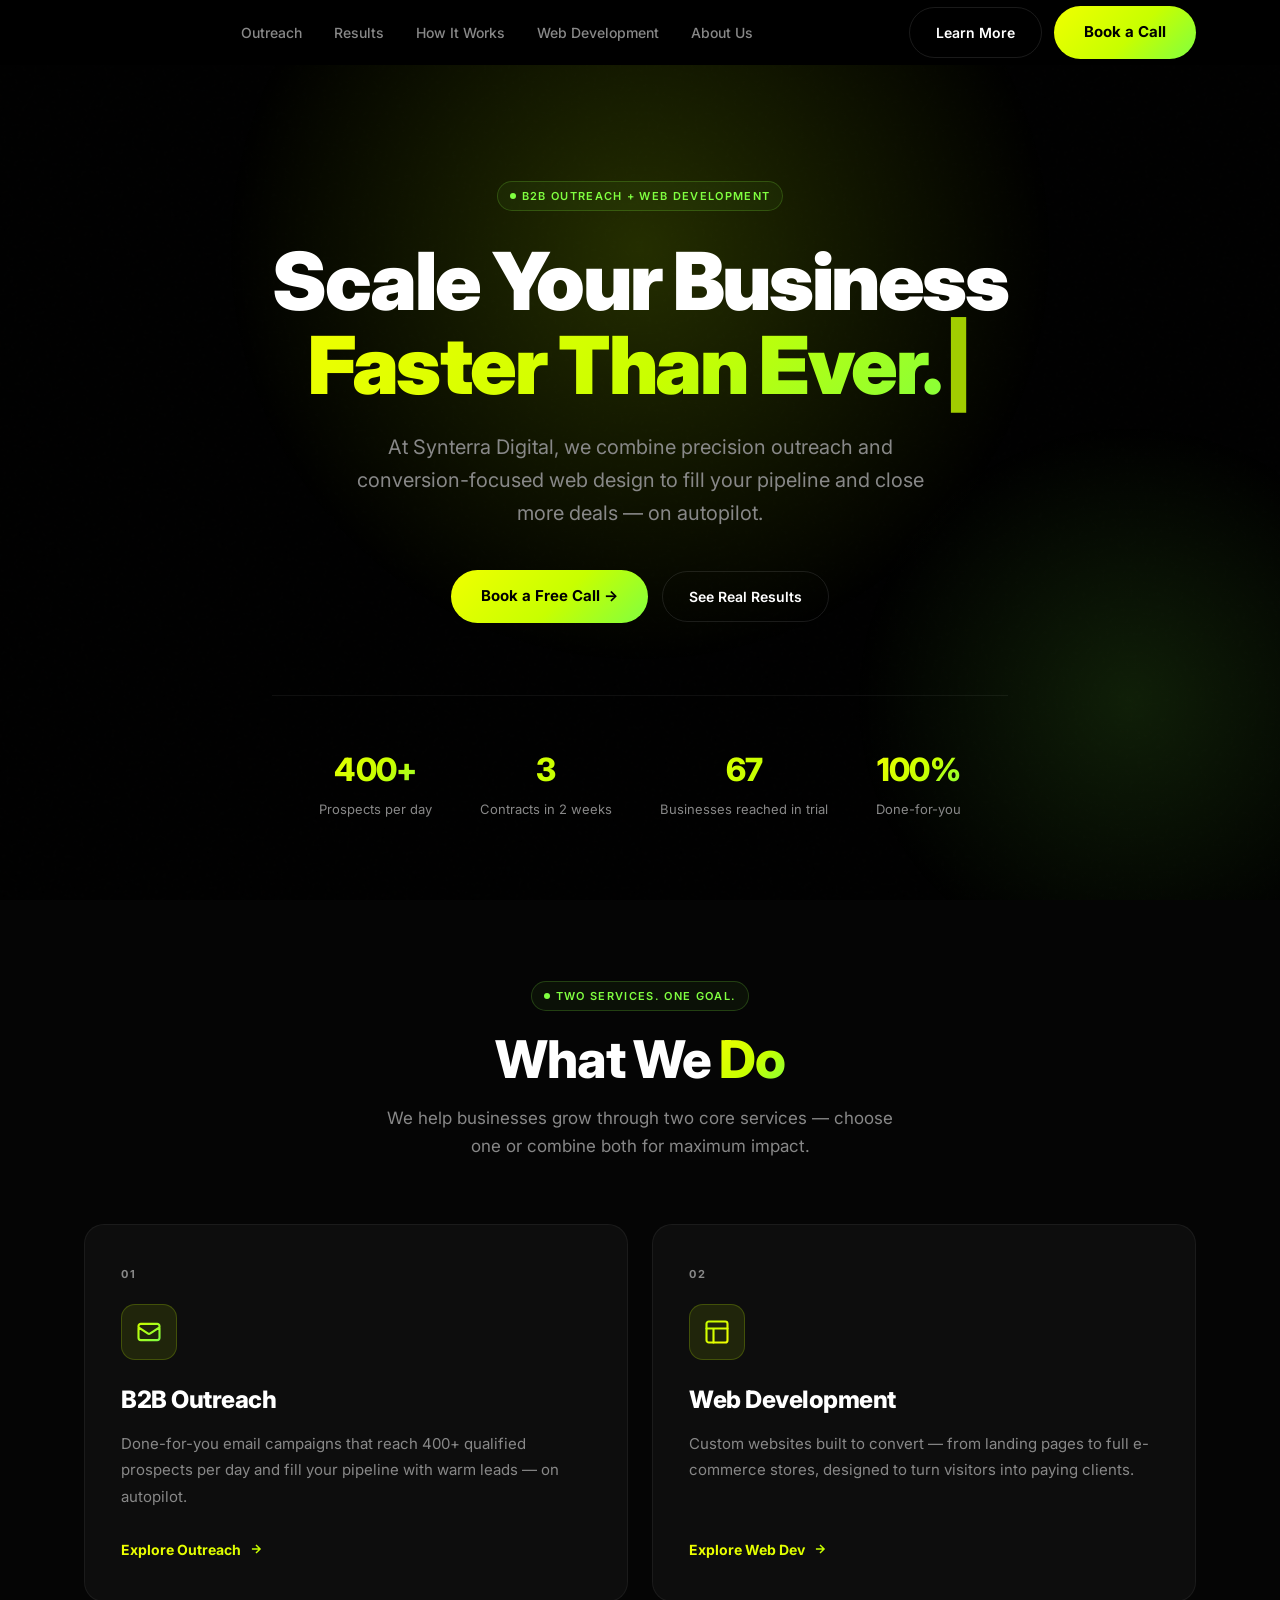
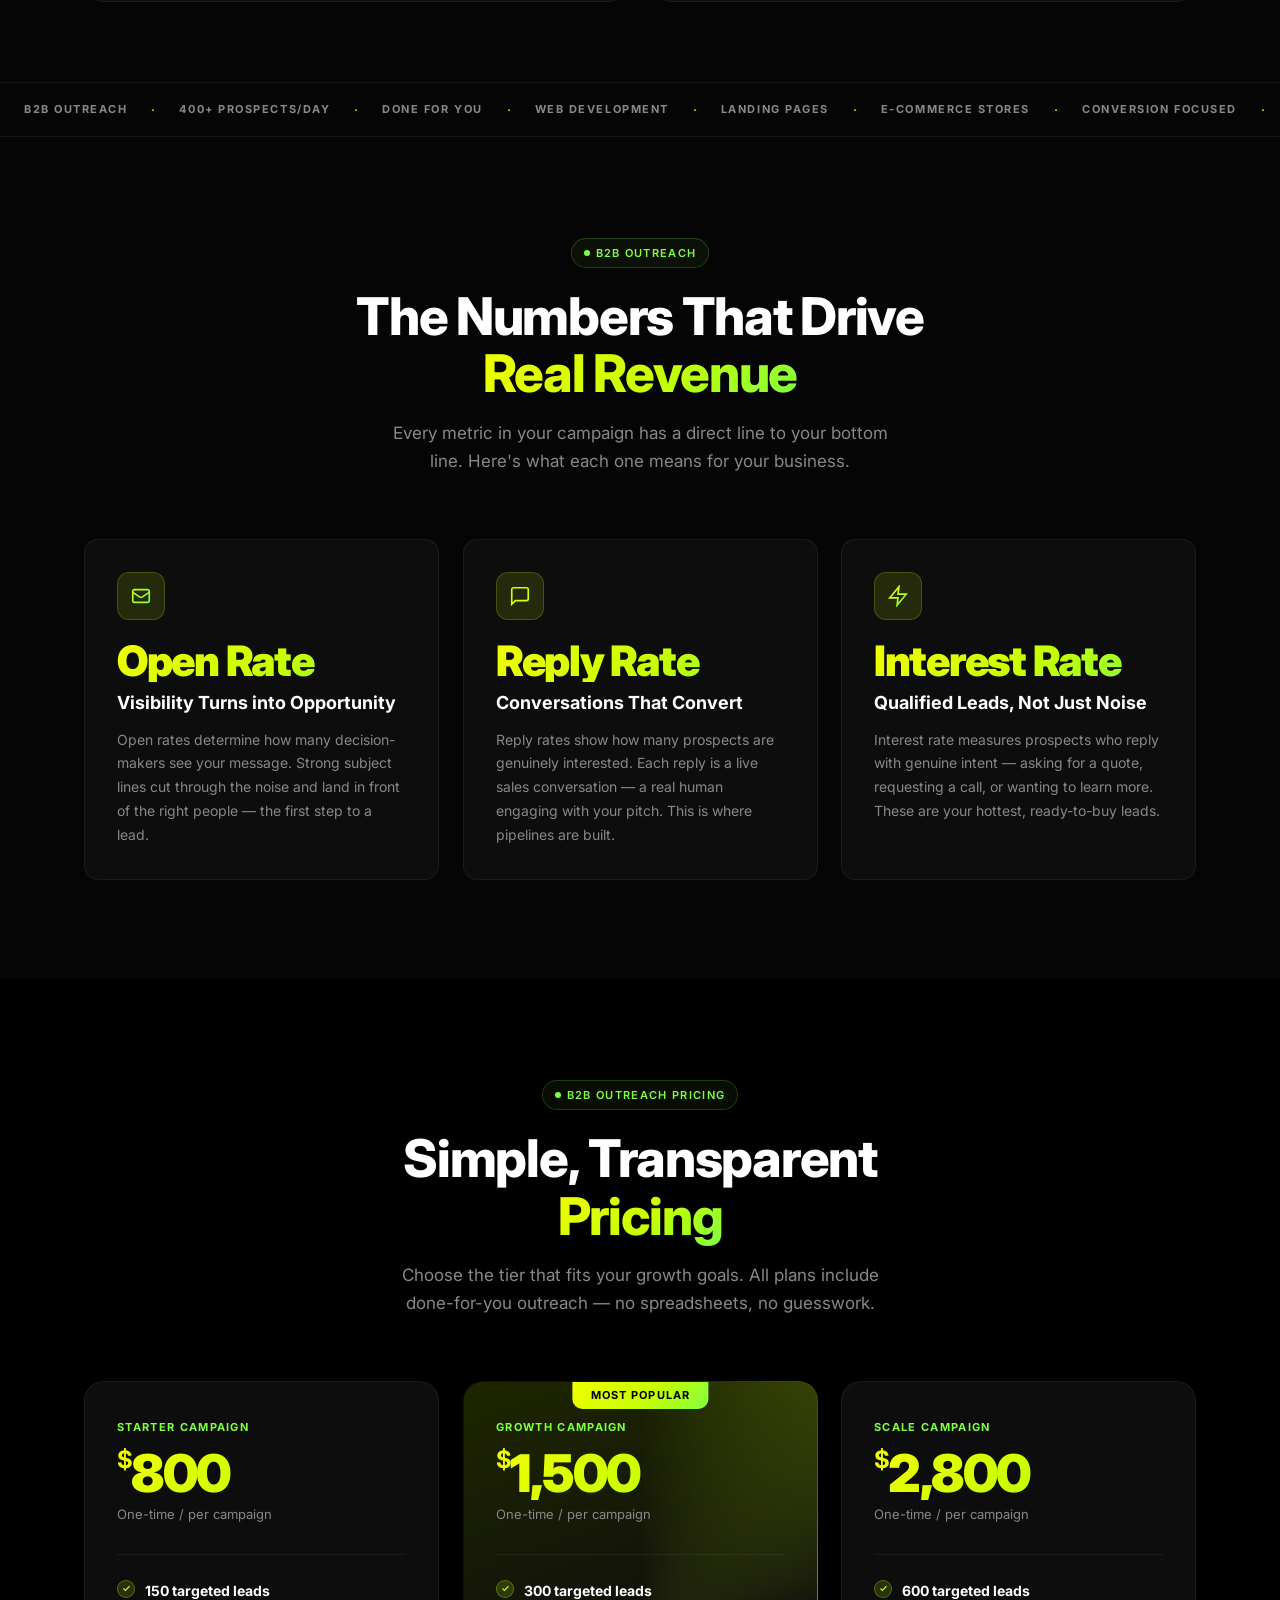
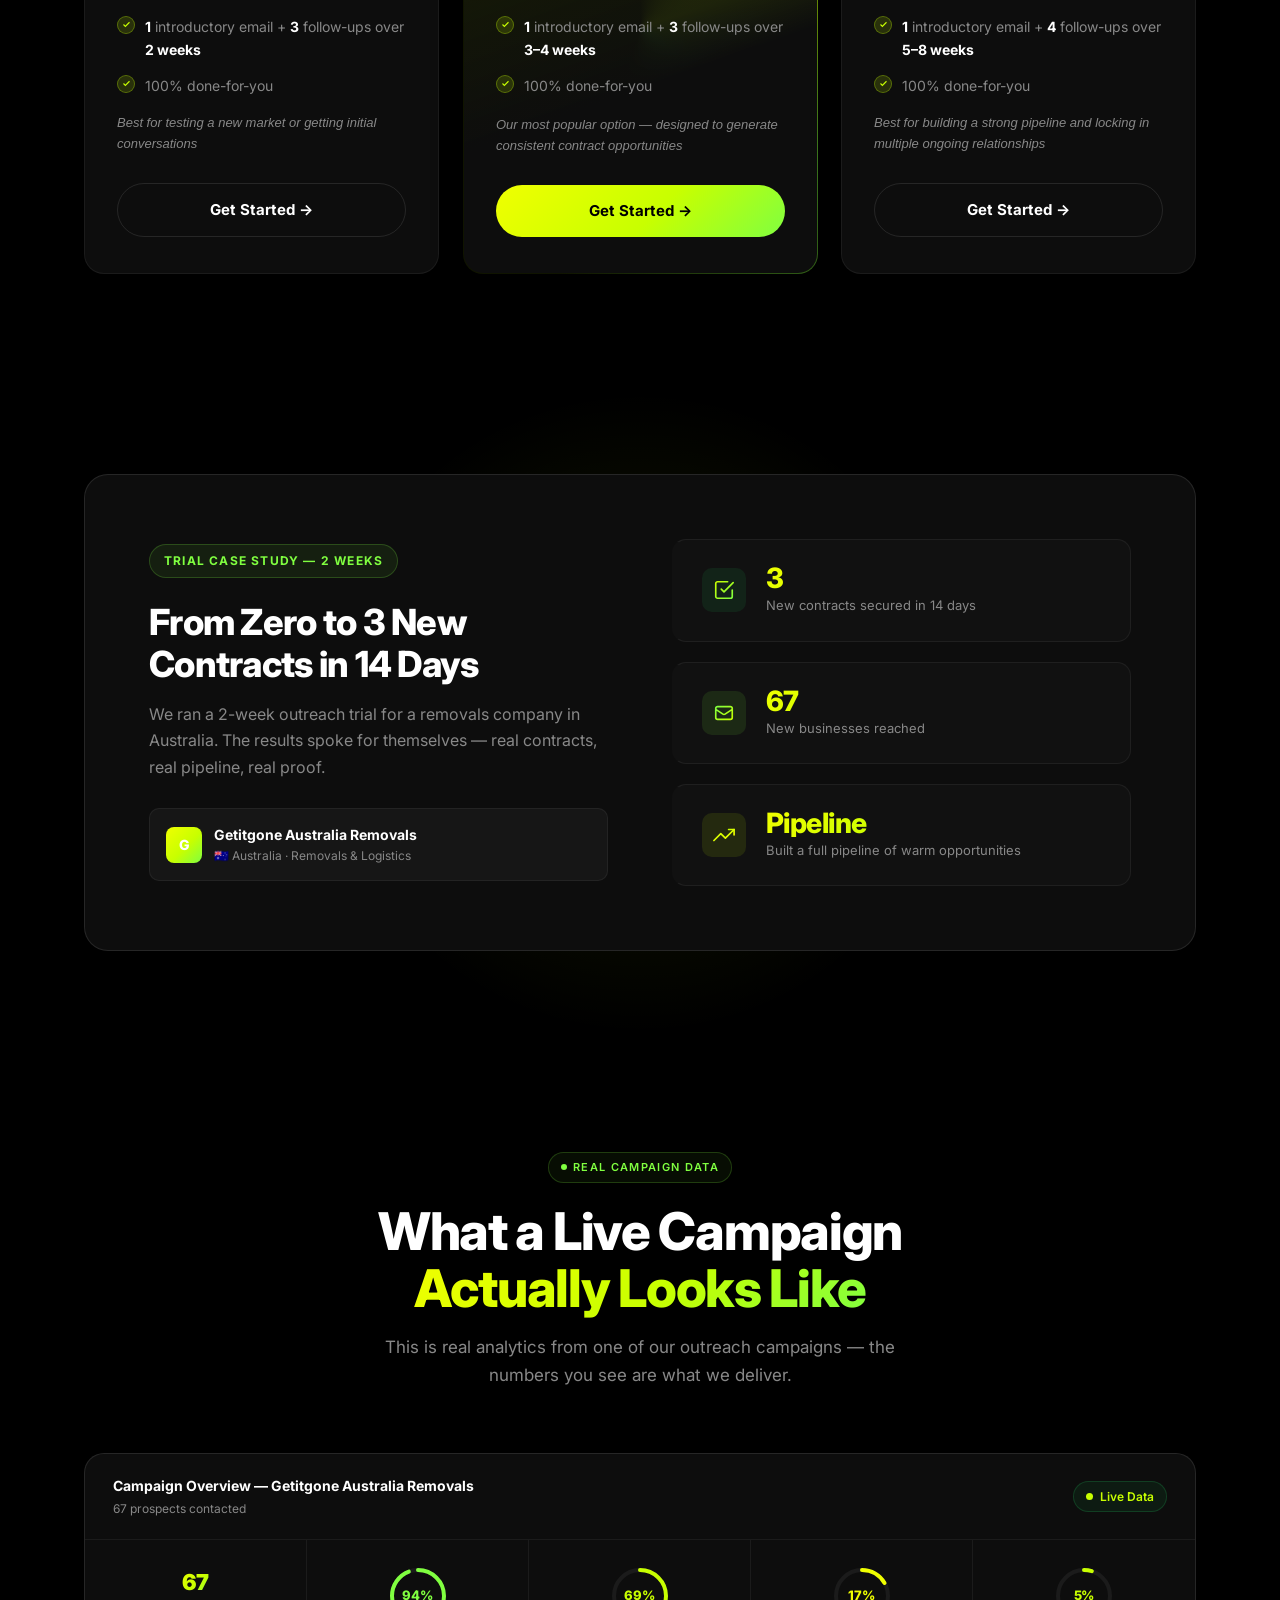
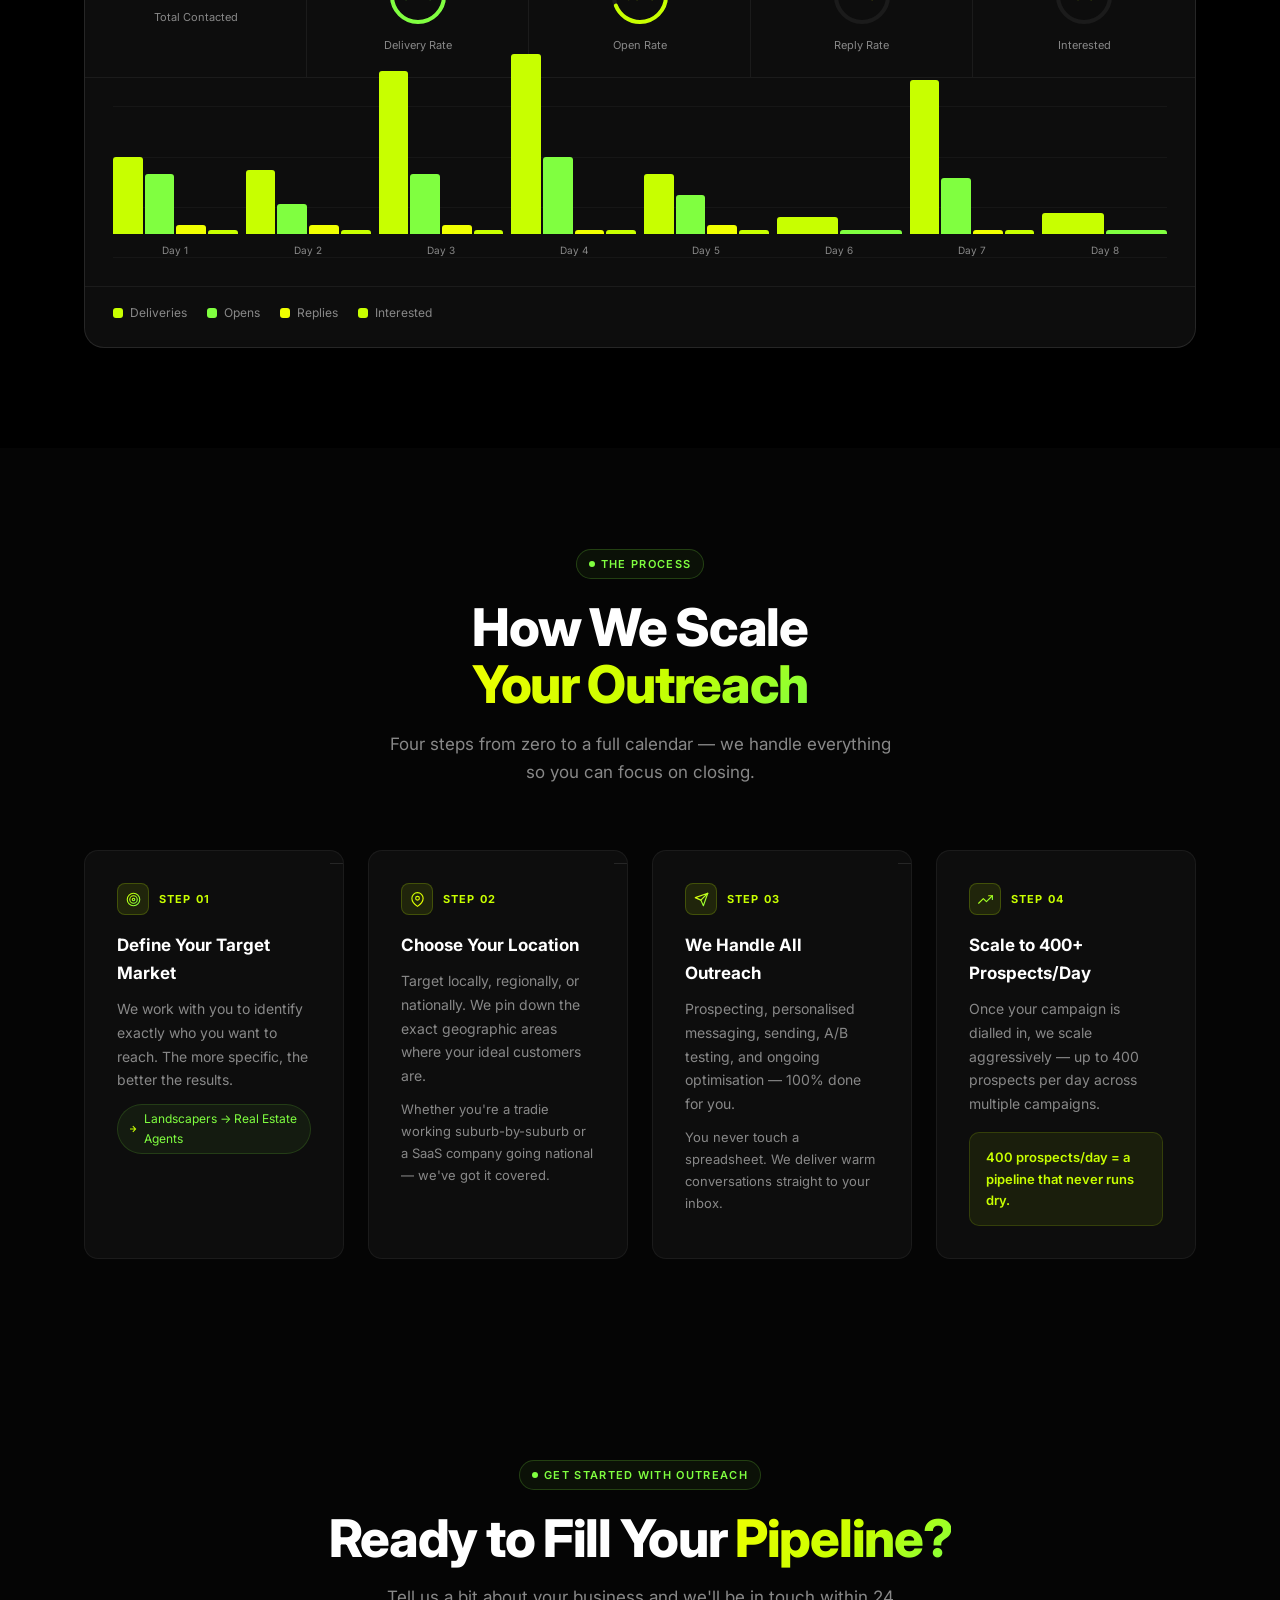
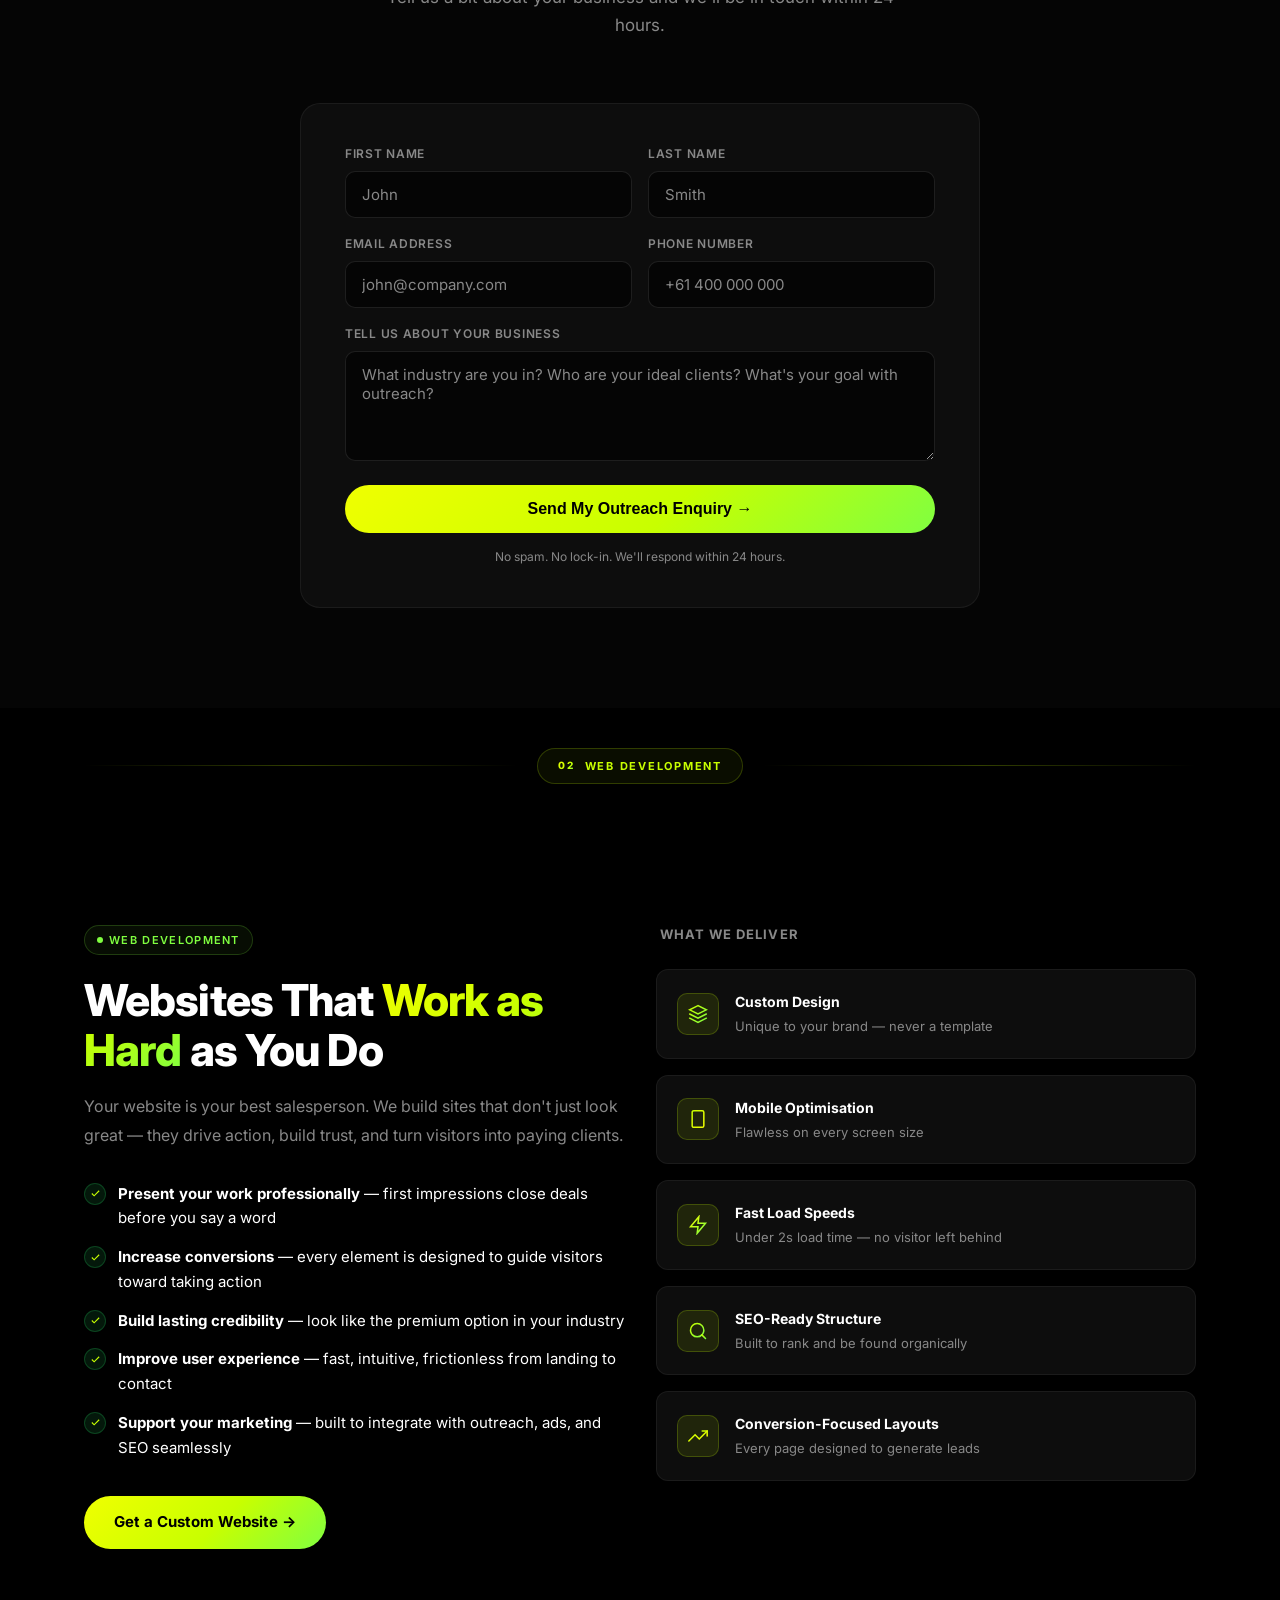
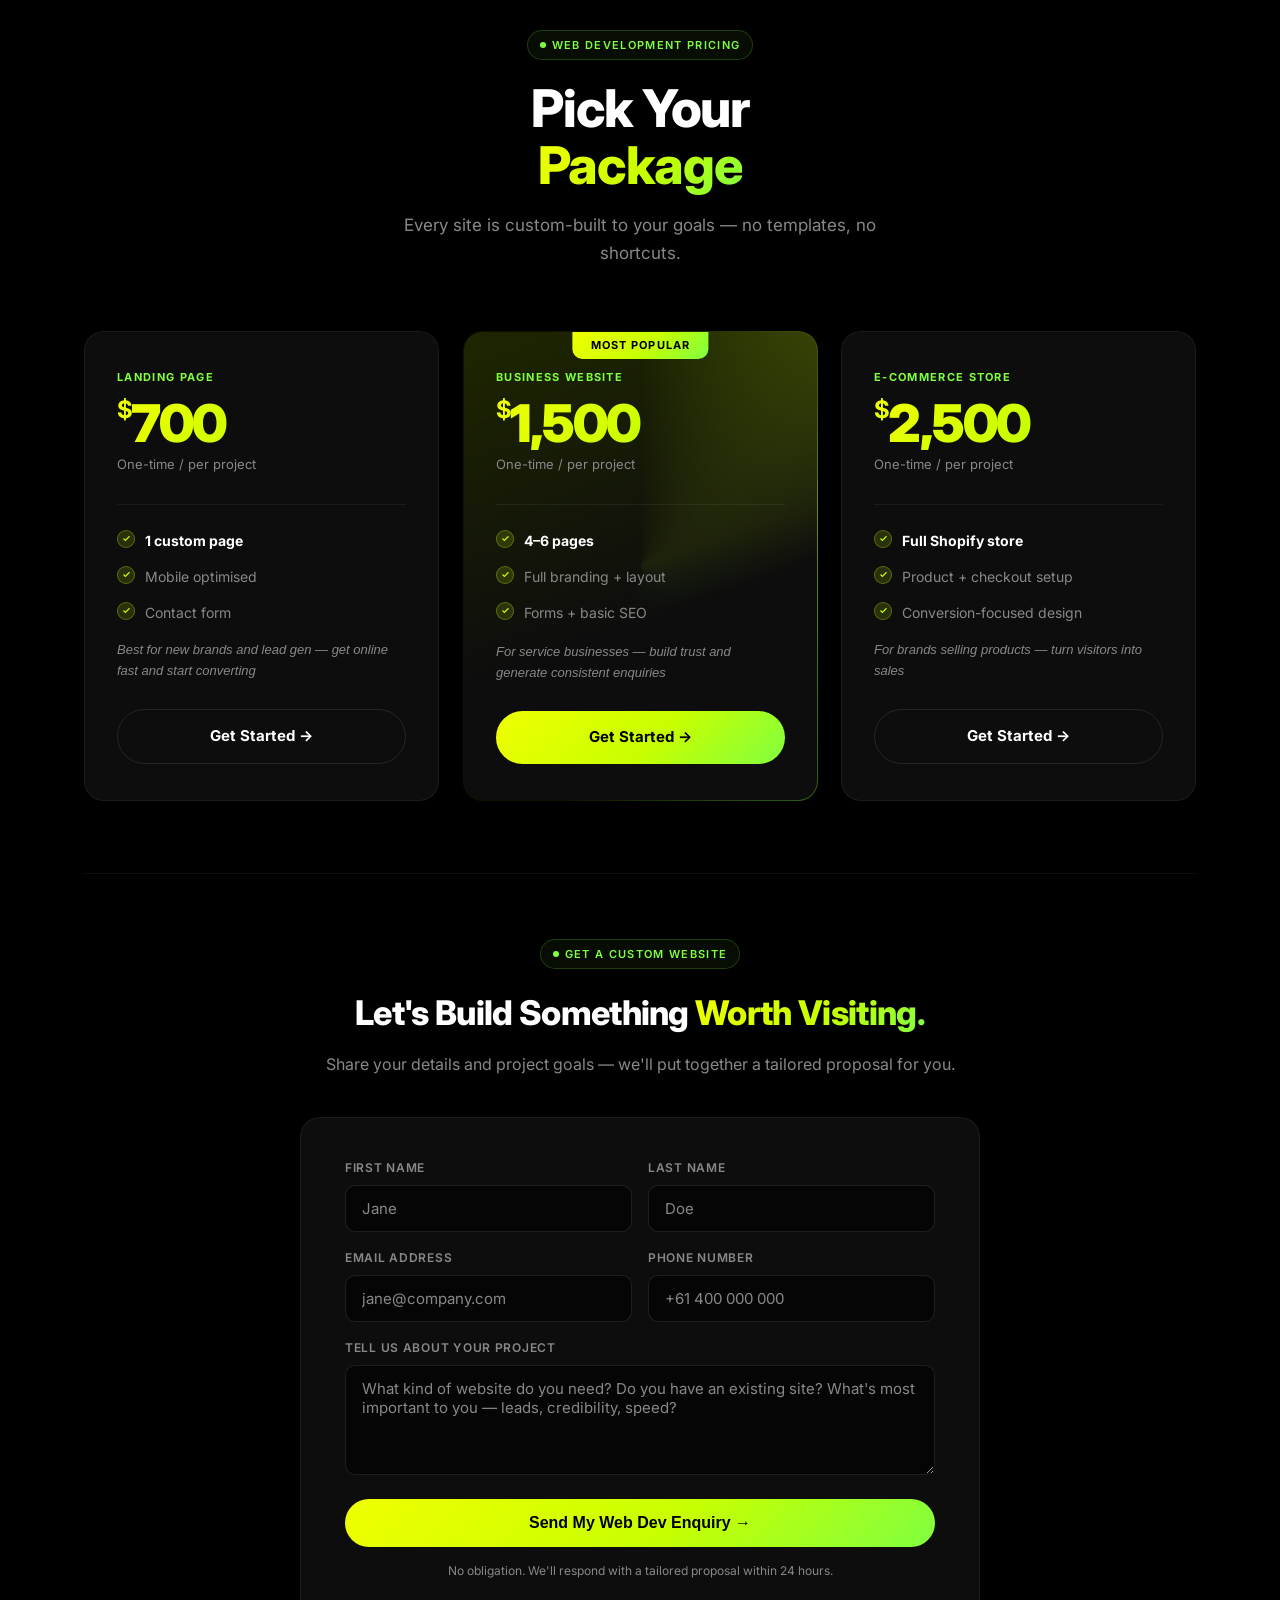
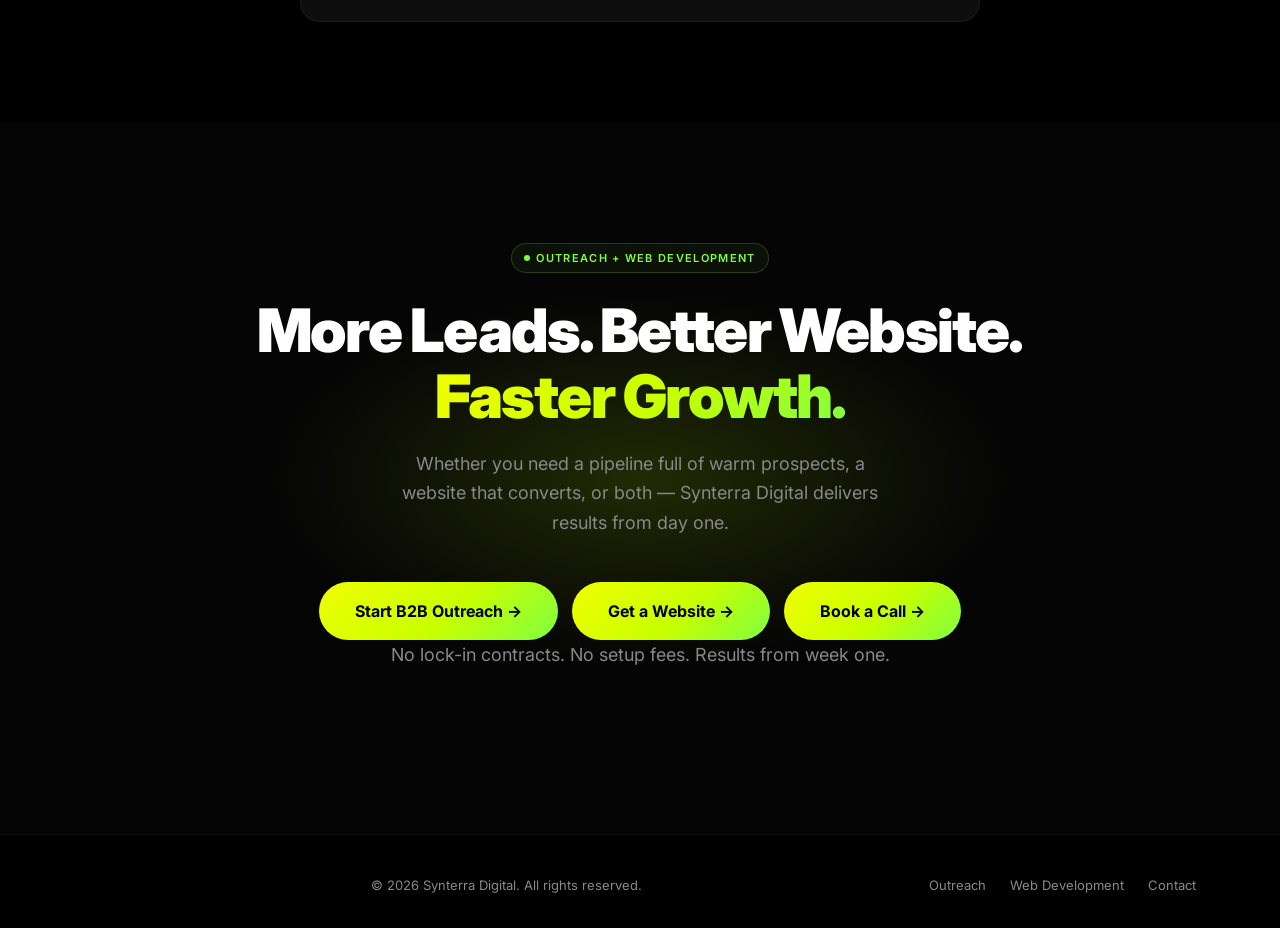
==== commit 6eb09081: "Update index.html" ====
--- a/index.html
+++ b/index.html
@@ -21,6 +21,10 @@
 </head>
 <body>
 
+<!-- Scroll progress + cursor spotlight -->
+<div id="scroll-progress"></div>
+<div id="cursor-spotlight"></div>
+
 <!-- ═══════════════════════════════ NAV ═══════════════════════════════ -->
 <nav id="navbar">
   <div class="nav-inner">
@@ -61,7 +65,7 @@
       <div class="tag">B2B Outreach + Web Development</div>
       <h1 class="hero-h1">
         Scale Your Business<br/>
-        <span class="grad-text">Faster Than Ever.</span>
+        <span class="grad-text" id="typed-text">Faster Than Ever.</span>
       </h1>
       <p class="hero-sub">
         At Synterra Digital, we combine precision outreach and conversion-focused web design to fill your pipeline and close more deals — on autopilot.
@@ -92,6 +96,72 @@
   </div>
 </section>
 
+<!-- ═══════════════════════════════ SERVICES OVERVIEW ═══════════════════════════════ -->
+<section id="services-overview">
+  <div class="container">
+    <div class="section-header fade-up">
+      <div class="tag">Two Services. One Goal.</div>
+      <h2 class="section-h2">What We <span class="grad-text">Do</span></h2>
+      <p class="section-sub">We help businesses grow through two core services — choose one or combine both for maximum impact.</p>
+    </div>
+    <div class="sov-grid">
+
+      <a href="#outreach" class="sov-card fade-up">
+        <div class="sov-num">01</div>
+        <div class="sov-icon-wrap">
+          <svg width="28" height="28" viewBox="0 0 24 24" fill="none" stroke="url(#sov1)" stroke-width="1.8" stroke-linecap="round">
+            <defs><linearGradient id="sov1" x1="0" y1="0" x2="1" y2="1"><stop offset="0%" stop-color="#c8ff00"/><stop offset="100%" stop-color="#80ff40"/></linearGradient></defs>
+            <path d="M3 8l7.89 5.26a2 2 0 002.22 0L21 8M5 19h14a2 2 0 002-2V7a2 2 0 00-2-2H5a2 2 0 00-2 2v10a2 2 0 002 2z"/>
+          </svg>
+        </div>
+        <h3>B2B Outreach</h3>
+        <p>Done-for-you email campaigns that reach 400+ qualified prospects per day and fill your pipeline with warm leads — on autopilot.</p>
+        <div class="sov-arrow">Explore Outreach <svg width="14" height="14" viewBox="0 0 24 24" fill="none" stroke="#c8ff00" stroke-width="2.5"><path d="M5 12h14M12 5l7 7-7 7"/></svg></div>
+      </a>
+
+      <a href="#webdev" class="sov-card fade-up" style="transition-delay:.1s">
+        <div class="sov-num">02</div>
+        <div class="sov-icon-wrap">
+          <svg width="28" height="28" viewBox="0 0 24 24" fill="none" stroke="url(#sov2)" stroke-width="1.8" stroke-linecap="round">
+            <defs><linearGradient id="sov2" x1="0" y1="0" x2="1" y2="1"><stop offset="0%" stop-color="#c8ff00"/><stop offset="100%" stop-color="#f0ff00"/></linearGradient></defs>
+            <rect x="3" y="3" width="18" height="18" rx="2"/><path d="M3 9h18M9 21V9"/>
+          </svg>
+        </div>
+        <h3>Web Development</h3>
+        <p>Custom websites built to convert — from landing pages to full e-commerce stores, designed to turn visitors into paying clients.</p>
+        <div class="sov-arrow">Explore Web Dev <svg width="14" height="14" viewBox="0 0 24 24" fill="none" stroke="#c8ff00" stroke-width="2.5"><path d="M5 12h14M12 5l7 7-7 7"/></svg></div>
+      </a>
+
+    </div>
+  </div>
+</section>
+
+<!-- ═══════════════════════════════ MARQUEE ═══════════════════════════════ -->
+<div class="marquee-strip" aria-hidden="true">
+  <div class="marquee-track">
+    <span class="marquee-item">B2B Outreach</span><span class="marquee-sep">·</span>
+    <span class="marquee-item">400+ Prospects/Day</span><span class="marquee-sep">·</span>
+    <span class="marquee-item">Done For You</span><span class="marquee-sep">·</span>
+    <span class="marquee-item">Web Development</span><span class="marquee-sep">·</span>
+    <span class="marquee-item">Landing Pages</span><span class="marquee-sep">·</span>
+    <span class="marquee-item">E-Commerce Stores</span><span class="marquee-sep">·</span>
+    <span class="marquee-item">Conversion Focused</span><span class="marquee-sep">·</span>
+    <span class="marquee-item">Email Campaigns</span><span class="marquee-sep">·</span>
+    <span class="marquee-item">Pipeline Growth</span><span class="marquee-sep">·</span>
+    <span class="marquee-item">Shopify Experts</span><span class="marquee-sep">·</span>
+    <span class="marquee-item">B2B Outreach</span><span class="marquee-sep">·</span>
+    <span class="marquee-item">400+ Prospects/Day</span><span class="marquee-sep">·</span>
+    <span class="marquee-item">Done For You</span><span class="marquee-sep">·</span>
+    <span class="marquee-item">Web Development</span><span class="marquee-sep">·</span>
+    <span class="marquee-item">Landing Pages</span><span class="marquee-sep">·</span>
+    <span class="marquee-item">E-Commerce Stores</span><span class="marquee-sep">·</span>
+    <span class="marquee-item">Conversion Focused</span><span class="marquee-sep">·</span>
+    <span class="marquee-item">Email Campaigns</span><span class="marquee-sep">·</span>
+    <span class="marquee-item">Pipeline Growth</span><span class="marquee-sep">·</span>
+    <span class="marquee-item">Shopify Experts</span><span class="marquee-sep">·</span>
+  </div>
+</div>
+
 <!-- ═══════════════════════════════ OUTREACH ═══════════════════════════════ -->
 <section id="outreach">
   <div class="container">
@@ -111,8 +181,7 @@
         </div>
         <div class="metric grad-text">Open Rate</div>
         <h3>Visibility Turns into Opportunity</h3>
-        <p>Open rates determine how many decision-makers actually see your message. A strong open rate means your subject lines cut through the noise and land in front of the right people — the first step to generating a lead.</p>
-        <p style="margin-top:10px; color: var(--muted); font-size:14px;">Higher open rates = more eyes on your offer = more opportunities to start a conversation.</p>
+        <p>Open rates determine how many decision-makers see your message. Strong subject lines cut through the noise and land in front of the right people — the first step to a lead.</p>
       </div>
 
       <div class="card outreach-card fade-up" style="transition-delay:.1s">
@@ -124,8 +193,7 @@
         </div>
         <div class="metric grad-text">Reply Rate</div>
         <h3>Conversations That Convert</h3>
-        <p>Reply rates reveal how many prospects are genuinely interested in what you offer. Each reply is a live sales conversation — a real human engaging with your pitch. This is where pipelines are built.</p>
-        <p style="margin-top:10px; color: var(--muted); font-size:14px;">More replies = more sales conversations = more contracts signed.</p>
+        <p>Reply rates show how many prospects are genuinely interested. Each reply is a live sales conversation — a real human engaging with your pitch. This is where pipelines are built.</p>
       </div>
 
       <div class="card outreach-card fade-up" style="transition-delay:.2s">
@@ -137,8 +205,7 @@
         </div>
         <div class="metric grad-text">Interest Rate</div>
         <h3>Qualified Leads, Not Just Noise</h3>
-        <p>Interest rate measures the percentage of prospects who reply with genuine intent — asking for a quote, requesting a meeting, or wanting to learn more. These are your hottest leads, ready to buy.</p>
-        <p style="margin-top:10px; color: var(--muted); font-size:14px;">High interest rates = a pipeline full of qualified buyers ready to close.</p>
+        <p>Interest rate measures prospects who reply with genuine intent — asking for a quote, requesting a call, or wanting to learn more. These are your hottest, ready-to-buy leads.</p>
       </div>
 
     </div>
@@ -499,7 +566,7 @@
         <h3>Define Your Target Market</h3>
         <p>We work with you to identify exactly who you want to reach. The more specific, the better the results.</p>
         <div class="step-example">
-          <svg width="12" height="12" viewBox="0 0 24 24" fill="none" stroke="currentColor" stroke-width="2.5"><path d="M5 12h14M12 5l7 7-7 7"/></svg>
+          <svg width="12" height="12" viewBox="0 0 24 24" fill="none" stroke="#c8ff00" stroke-width="2.5"><path d="M5 12h14M12 5l7 7-7 7"/></svg>
           Landscapers → Real Estate Agents
         </div>
       </div>
@@ -599,6 +666,20 @@
     </div>
   </div>
 </section>
+
+<!-- ═══════════════════════════════ SERVICE DIVIDER ═══════════════════════════════ -->
+<div class="service-divider">
+  <div class="container">
+    <div class="service-divider-inner">
+      <div class="service-divider-line"></div>
+      <div class="service-divider-label">
+        <span class="service-divider-num">02</span>
+        Web Development
+      </div>
+      <div class="service-divider-line"></div>
+    </div>
+  </div>
+</div>
 
 <!-- ═══════════════════════════════ WEB DEV ═══════════════════════════════ -->
 <section id="webdev">
@@ -702,6 +783,95 @@
         </div>
 
       </div>
+    </div>
+
+    <!-- Web Development Pricing -->
+    <div class="section-header fade-up" style="margin-top:80px">
+      <div class="tag">Web Development Pricing</div>
+      <h2 class="section-h2">Pick Your<br/><span class="grad-text">Package</span></h2>
+      <p class="section-sub">Every site is custom-built to your goals — no templates, no shortcuts.</p>
+    </div>
+    <div class="pricing-grid" style="margin-top:48px">
+
+      <!-- Tier 1 -->
+      <div class="card pricing-card fade-up">
+        <div class="pricing-tier-label">Landing Page</div>
+        <div class="pricing-price grad-text"><sup>$</sup>700</div>
+        <div class="pricing-billed">One-time / per project</div>
+        <div class="pricing-divider"></div>
+        <ul class="pricing-features">
+          <li>
+            <span class="pf-icon"><svg viewBox="0 0 24 24" fill="none"><polyline points="20 6 9 17 4 12"/></svg></span>
+            <span><strong>1 custom page</strong></span>
+          </li>
+          <li>
+            <span class="pf-icon"><svg viewBox="0 0 24 24" fill="none"><polyline points="20 6 9 17 4 12"/></svg></span>
+            <span class="pf-label">Mobile optimised</span>
+          </li>
+          <li>
+            <span class="pf-icon"><svg viewBox="0 0 24 24" fill="none"><polyline points="20 6 9 17 4 12"/></svg></span>
+            <span class="pf-label">Contact form</span>
+          </li>
+        </ul>
+        <p class="pricing-note">Best for new brands and lead gen — get online fast and start converting</p>
+        <div class="pricing-cta">
+          <a href="#webdev-form" class="btn-primary">Get Started →</a>
+        </div>
+      </div>
+
+      <!-- Tier 2 — Popular -->
+      <div class="card pricing-card popular fade-up" style="transition-delay:.1s">
+        <div class="popular-badge">Most Popular</div>
+        <div class="pricing-tier-label">Business Website</div>
+        <div class="pricing-price grad-text"><sup>$</sup>1,500</div>
+        <div class="pricing-billed">One-time / per project</div>
+        <div class="pricing-divider"></div>
+        <ul class="pricing-features">
+          <li>
+            <span class="pf-icon"><svg viewBox="0 0 24 24" fill="none"><polyline points="20 6 9 17 4 12"/></svg></span>
+            <span><strong>4–6 pages</strong></span>
+          </li>
+          <li>
+            <span class="pf-icon"><svg viewBox="0 0 24 24" fill="none"><polyline points="20 6 9 17 4 12"/></svg></span>
+            <span class="pf-label">Full branding + layout</span>
+          </li>
+          <li>
+            <span class="pf-icon"><svg viewBox="0 0 24 24" fill="none"><polyline points="20 6 9 17 4 12"/></svg></span>
+            <span class="pf-label">Forms + basic SEO</span>
+          </li>
+        </ul>
+        <p class="pricing-note">For service businesses — build trust and generate consistent enquiries</p>
+        <div class="pricing-cta">
+          <a href="#webdev-form" class="btn-primary">Get Started →</a>
+        </div>
+      </div>
+
+      <!-- Tier 3 -->
+      <div class="card pricing-card fade-up" style="transition-delay:.2s">
+        <div class="pricing-tier-label">E-Commerce Store</div>
+        <div class="pricing-price grad-text"><sup>$</sup>2,500</div>
+        <div class="pricing-billed">One-time / per project</div>
+        <div class="pricing-divider"></div>
+        <ul class="pricing-features">
+          <li>
+            <span class="pf-icon"><svg viewBox="0 0 24 24" fill="none"><polyline points="20 6 9 17 4 12"/></svg></span>
+            <span><strong>Full Shopify store</strong></span>
+          </li>
+          <li>
+            <span class="pf-icon"><svg viewBox="0 0 24 24" fill="none"><polyline points="20 6 9 17 4 12"/></svg></span>
+            <span class="pf-label">Product + checkout setup</span>
+          </li>
+          <li>
+            <span class="pf-icon"><svg viewBox="0 0 24 24" fill="none"><polyline points="20 6 9 17 4 12"/></svg></span>
+            <span class="pf-label">Conversion-focused design</span>
+          </li>
+        </ul>
+        <p class="pricing-note">For brands selling products — turn visitors into sales</p>
+        <div class="pricing-cta">
+          <a href="#webdev-form" class="btn-primary">Get Started →</a>
+        </div>
+      </div>
+
     </div>
 
     <!-- Web Development Contact Form -->
@@ -830,26 +1000,29 @@
 
   document.querySelectorAll('.fade-up').forEach(el => fadeObserver.observe(el));
 
-  // ── Counter animation ──
+  // ── Counter animation (scramble + count — replaced below by full version) ──
   function animateCounter(el) {
     const target = parseInt(el.dataset.count, 10);
     const suffix = el.dataset.suffix || '';
-    const duration = 1800;
-    const startTime = performance.now();
-    // easeOutExpo
-    function ease(t) { return t === 1 ? 1 : 1 - Math.pow(2, -10 * t); }
-    function tick(now) {
-      const elapsed = Math.min((now - startTime) / duration, 1);
-      const value = Math.round(ease(elapsed) * target);
-      el.textContent = value + suffix;
-      if (elapsed < 1) {
+    const digits = String(target).length;
+    const scrambleUntil = performance.now() + 480;
+    function scramble(now) {
+      if (now < scrambleUntil) {
+        el.textContent = String(Math.floor(Math.random() * Math.pow(10, digits))).padStart(digits, '0') + suffix;
+        requestAnimationFrame(scramble);
+      } else {
+        const duration = 1600, start = performance.now();
+        function ease(t) { return t === 1 ? 1 : 1 - Math.pow(2, -10 * t); }
+        function tick(now) {
+          const p = Math.min((now - start) / duration, 1);
+          el.textContent = Math.round(ease(p) * target) + suffix;
+          if (p < 1) requestAnimationFrame(tick);
+          else { el.textContent = target + suffix; el.classList.add('counted'); }
+        }
         requestAnimationFrame(tick);
-      } else {
-        el.textContent = target + suffix;
-        el.classList.add('counted');
       }
     }
-    requestAnimationFrame(tick);
+    requestAnimationFrame(scramble);
   }
 
   const statsObserver = new IntersectionObserver((entries) => {
@@ -972,6 +1145,133 @@
   setupForm('form-outreach', 'success-outreach', 'B2B Outreach Enquiry');
   setupForm('form-webdev',   'success-webdev',   'Web Development Enquiry');
 
+  // ── Scroll progress bar ──
+  const progressBar = document.getElementById('scroll-progress');
+  window.addEventListener('scroll', () => {
+    const scrolled = window.scrollY;
+    const max = document.documentElement.scrollHeight - window.innerHeight;
+    progressBar.style.width = (scrolled / max * 100) + '%';
+  }, { passive: true });
+
+  // ── Cursor spotlight ──
+  const spotlight = document.getElementById('cursor-spotlight');
+  let spotlightVisible = false;
+  document.addEventListener('mousemove', (e) => {
+    spotlight.style.left = e.clientX + 'px';
+    spotlight.style.top  = e.clientY + 'px';
+    if (!spotlightVisible) {
+      spotlight.style.opacity = '1';
+      spotlightVisible = true;
+    }
+  });
+  document.addEventListener('mouseleave', () => {
+    spotlight.style.opacity = '0';
+    spotlightVisible = false;
+  });
+
+  // ── Card 3D tilt ──
+  document.querySelectorAll('.card, .sov-card').forEach(card => {
+    card.addEventListener('mousemove', (e) => {
+      const rect = card.getBoundingClientRect();
+      const cx = rect.left + rect.width  / 2;
+      const cy = rect.top  + rect.height / 2;
+      const dx = (e.clientX - cx) / (rect.width  / 2);
+      const dy = (e.clientY - cy) / (rect.height / 2);
+      card.style.setProperty('--rx', (-dy * 6) + 'deg');
+      card.style.setProperty('--ry', ( dx * 6) + 'deg');
+      card.classList.add('tilting');
+    });
+    card.addEventListener('mouseleave', () => {
+      card.style.setProperty('--rx', '0deg');
+      card.style.setProperty('--ry', '0deg');
+      card.classList.remove('tilting');
+    });
+  });
+
+  // ── Typed text ──
+  const typedEl = document.getElementById('typed-text');
+  if (typedEl) {
+    const words = ['Faster Than Ever.', 'Fill Your Pipeline.', 'Close More Deals.', 'Convert More Leads.'];
+    let wordIdx = 0, charIdx = 0, deleting = false;
+    typedEl.textContent = '';
+    setTimeout(function typeLoop() {
+      const current = words[wordIdx];
+      if (deleting) {
+        charIdx--;
+        typedEl.textContent = current.slice(0, charIdx);
+        if (charIdx === 0) {
+          deleting = false;
+          wordIdx = (wordIdx + 1) % words.length;
+          setTimeout(typeLoop, 300);
+          return;
+        }
+        setTimeout(typeLoop, 45);
+      } else {
+        charIdx++;
+        typedEl.textContent = current.slice(0, charIdx);
+        if (charIdx === current.length) {
+          deleting = true;
+          setTimeout(typeLoop, 2200);
+          return;
+        }
+        setTimeout(typeLoop, 70);
+      }
+    }, 100);
+  }
+
+  // ── Word reveal on section headings ──
+  function wrapWords(el) {
+    Array.from(el.childNodes).forEach(node => {
+      if (node.nodeType === 3) {
+        const parts = node.textContent.split(/(\s+)/);
+        const frag = document.createDocumentFragment();
+        parts.forEach(part => {
+          if (/^\s+$/.test(part)) {
+            frag.appendChild(document.createTextNode(part));
+          } else if (part) {
+            const span = document.createElement('span');
+            span.className = 'wrd';
+            span.textContent = part;
+            frag.appendChild(span);
+          }
+        });
+        el.replaceChild(frag, node);
+      } else if (node.nodeType === 1 && node.tagName !== 'BR') {
+        // Wrap the whole element (e.g. .grad-text span) as a single word unit
+        // so inner styles like gradient text are preserved
+        const wrapper = document.createElement('span');
+        wrapper.className = 'wrd';
+        node.parentNode.insertBefore(wrapper, node);
+        wrapper.appendChild(node);
+      }
+    });
+  }
+  let globalWordIdx = 0;
+  document.querySelectorAll('.section-h2').forEach(h2 => {
+    wrapWords(h2);
+    h2.querySelectorAll('.wrd').forEach(span => {
+      span.style.setProperty('--wd', (globalWordIdx++ * 0.07) + 's');
+    });
+    globalWordIdx = 0; // reset per heading
+  });
+  // Re-index per heading
+  document.querySelectorAll('.section-h2').forEach(h2 => {
+    h2.querySelectorAll('.wrd').forEach((span, i) => {
+      span.style.setProperty('--wd', (i * 0.07) + 's');
+    });
+  });
+
+  // ── Section reveal lines ──
+  const lineObserver = new IntersectionObserver((entries) => {
+    entries.forEach(entry => {
+      if (entry.isIntersecting) {
+        entry.target.classList.add('line-in');
+        lineObserver.unobserve(entry.target);
+      }
+    });
+  }, { threshold: 0.05 });
+  document.querySelectorAll('section:not(#hero)').forEach(s => lineObserver.observe(s));
+
 </script>
 </body>
 </html>
--- a/styles.css
+++ b/styles.css
@@ -158,7 +158,7 @@
 
 
 /* ── Section Common ── */
-section { padding: 100px 0; }
+section { padding: 100px 0; position: relative; }
 .section-header { text-align: center; margin-bottom: 64px; }
 .section-header .tag { margin-bottom: 20px; }
 .section-h2 {
@@ -706,3 +706,246 @@
   .nav-logo img { width: 160px; }
   .pricing-grid { max-width: 100%; }
 }
+
+/* ── Hover text fix — muted text brightens on card hover ── */
+.card:hover p,
+.card:hover .pf-label,
+.card:hover .step-card p,
+.outreach-card:hover p,
+.step-card:hover p,
+.deliver-card:hover .deliver-text p,
+.pricing-card:hover .pricing-note,
+.pricing-card:hover .pricing-billed { color: rgba(255,255,255,0.72); }
+
+/* ── Services Overview ── */
+#services-overview { background: var(--bg2); padding: 80px 0; }
+.sov-grid {
+  display: grid; grid-template-columns: 1fr 1fr; gap: 24px;
+}
+.sov-card {
+  position: relative; text-decoration: none;
+  background: var(--surface); border: 1px solid var(--border);
+  border-radius: 20px; padding: 40px 36px;
+  display: flex; flex-direction: column; gap: 0;
+  overflow: hidden;
+  transition: border-color .25s var(--ease), transform .25s var(--ease), box-shadow .25s var(--ease);
+}
+.sov-card::before {
+  content: ''; position: absolute; top: 0; left: 0; right: 0; height: 1px;
+  background: var(--grad); opacity: 0; transition: opacity .25s;
+}
+.sov-card:hover { border-color: rgba(200,255,0,.35); transform: translateY(-5px); box-shadow: 0 24px 64px rgba(0,0,0,.5); }
+.sov-card:hover::before { opacity: 1; }
+.sov-num {
+  font-size: 11px; font-weight: 700; letter-spacing: .14em; text-transform: uppercase;
+  color: var(--muted); margin-bottom: 20px;
+}
+.sov-icon-wrap {
+  width: 56px; height: 56px; border-radius: 14px;
+  background: rgba(200,255,0,.1); border: 1px solid rgba(200,255,0,.2);
+  display: flex; align-items: center; justify-content: center;
+  margin-bottom: 20px;
+  transition: background .25s, border-color .25s;
+}
+.sov-card:hover .sov-icon-wrap { background: rgba(200,255,0,.18); border-color: rgba(200,255,0,.4); }
+.sov-card h3 { font-size: 24px; font-weight: 800; letter-spacing: -.02em; margin-bottom: 12px; color: var(--text); }
+.sov-card p { font-size: 15px; color: var(--muted); line-height: 1.75; margin-bottom: 28px; flex: 1; transition: color .25s; }
+.sov-card:hover p { color: rgba(255,255,255,0.72); }
+.sov-arrow {
+  display: inline-flex; align-items: center; gap: 8px;
+  font-size: 14px; font-weight: 700;
+  background: var(--grad); -webkit-background-clip: text; -webkit-text-fill-color: transparent; background-clip: text;
+  transition: gap .2s;
+}
+.sov-card:hover .sov-arrow { gap: 12px; }
+@media (max-width: 640px) { .sov-grid { grid-template-columns: 1fr; } }
+
+/* ── Service Chapter Divider ── */
+.service-divider {
+  padding: 0;
+  background: var(--bg);
+}
+.service-divider-inner {
+  display: flex; align-items: center; gap: 20px;
+  padding: 40px 0;
+}
+.service-divider-line {
+  flex: 1; height: 1px;
+  background: linear-gradient(90deg, transparent, rgba(200,255,0,.25), transparent);
+}
+.service-divider-label {
+  display: flex; align-items: center; gap: 10px;
+  font-size: 11px; font-weight: 700; letter-spacing: .16em; text-transform: uppercase;
+  color: var(--a1);
+  padding: 8px 20px; border-radius: 100px;
+  border: 1px solid rgba(200,255,0,.2);
+  background: rgba(200,255,0,.05);
+  white-space: nowrap;
+}
+.service-divider-num {
+  font-size: 10px; font-weight: 800;
+  background: var(--grad); -webkit-background-clip: text; -webkit-text-fill-color: transparent; background-clip: text;
+}
+
+/* ════════════════════════════════════
+   ANIMATIONS
+════════════════════════════════════ */
+
+/* ── Scroll progress bar ── */
+#scroll-progress {
+  position: fixed; top: 0; left: 0; z-index: 10000;
+  height: 2px; width: 0%;
+  background: var(--grad);
+  transition: width 0.08s linear;
+  pointer-events: none;
+}
+
+/* ── Cursor spotlight ── */
+#cursor-spotlight {
+  position: fixed; pointer-events: none; z-index: 0;
+  width: 700px; height: 700px; border-radius: 50%;
+  background: radial-gradient(circle, rgba(200,255,0,0.055) 0%, transparent 65%);
+  transform: translate(-50%, -50%);
+  transition: opacity 0.4s;
+  opacity: 0;
+  top: 0; left: 0;
+}
+
+/* ── Hero glow drift ── */
+@keyframes glow-drift-1 {
+  0%, 100% { transform: translateX(-50%) translateY(0) scale(1); opacity: 1; }
+  33%       { transform: translateX(-52%) translateY(30px) scale(1.08); opacity: 0.75; }
+  66%       { transform: translateX(-48%) translateY(-20px) scale(0.95); opacity: 0.9; }
+}
+@keyframes glow-drift-2 {
+  0%, 100% { transform: scale(1) translateX(0); opacity: 1; }
+  50%       { transform: scale(1.2) translateX(-30px) translateY(20px); opacity: 0.6; }
+}
+.hero-glow-1 { animation: glow-drift-1 9s ease-in-out infinite; }
+.hero-glow-2 { animation: glow-drift-2 12s ease-in-out infinite; }
+
+/* ── Card 3D tilt ── */
+.card {
+  transform-style: preserve-3d;
+  will-change: transform;
+}
+.card.tilting {
+  transform: perspective(900px) rotateX(var(--rx, 0deg)) rotateY(var(--ry, 0deg)) translateY(-6px) !important;
+  transition: transform 0.08s linear, box-shadow 0.25s var(--ease), border-color 0.25s !important;
+}
+
+/* ── Marquee strip ── */
+.marquee-strip {
+  background: var(--bg2);
+  border-top: 1px solid var(--border);
+  border-bottom: 1px solid var(--border);
+  overflow: hidden;
+  padding: 15px 0;
+}
+.marquee-track {
+  display: flex; align-items: center; gap: 0;
+  width: max-content;
+  animation: marquee-scroll 30s linear infinite;
+}
+.marquee-strip:hover .marquee-track { animation-play-state: paused; }
+@keyframes marquee-scroll {
+  from { transform: translateX(0); }
+  to   { transform: translateX(-50%); }
+}
+.marquee-item {
+  padding: 0 24px;
+  font-size: 11px; font-weight: 700; letter-spacing: .14em; text-transform: uppercase;
+  color: var(--muted); white-space: nowrap;
+  transition: color 0.2s;
+}
+.marquee-track:hover .marquee-item:hover { color: var(--text); }
+.marquee-sep {
+  color: var(--a1); font-size: 14px; flex-shrink: 0;
+}
+
+/* ── Word reveal (section headings) ── */
+.section-h2 .wrd {
+  display: inline-block;
+  opacity: 0;
+  transform: translateY(22px);
+  transition: opacity 0.55s var(--ease), transform 0.55s var(--ease);
+  transition-delay: var(--wd, 0s);
+}
+.fade-up.visible .section-h2 .wrd {
+  opacity: 1;
+  transform: translateY(0);
+}
+
+/* ── Typed text cursor ── */
+#typed-text::after {
+  content: '|';
+  display: inline-block;
+  margin-left: 3px;
+  animation: blink-cursor 0.75s step-end infinite;
+  -webkit-text-fill-color: var(--a1);
+  opacity: 0.8;
+}
+@keyframes blink-cursor {
+  0%, 100% { opacity: 0.8; }
+  50%       { opacity: 0; }
+}
+
+/* ── Animated gradient border (popular pricing card) ── */
+@property --border-angle {
+  syntax: '<angle>';
+  initial-value: 0deg;
+  inherits: false;
+}
+.pricing-card.popular {
+  --border-angle: 0deg;
+  border: 1px solid transparent;
+  background:
+    linear-gradient(160deg, rgba(200,255,0,.08) 0%, var(--surface) 60%) padding-box,
+    conic-gradient(from var(--border-angle), rgba(200,255,0,.08) 0%, rgba(200,255,0,.55) 20%, rgba(128,255,64,.45) 35%, rgba(200,255,0,.08) 55%, rgba(200,255,0,.08) 100%) border-box;
+  animation: border-angle-spin 8s ease-in-out infinite;
+}
+@keyframes border-angle-spin {
+  0%   { --border-angle: 0deg; }
+  50%  { --border-angle: 180deg; }
+  100% { --border-angle: 360deg; }
+}
+.pricing-card.popular:hover {
+  border-color: transparent;
+}
+
+/* ── Section reveal lines ── */
+section:not(#hero)::before {
+  content: '';
+  position: absolute; top: 0; left: 0; right: 0; height: 1px;
+  background: linear-gradient(90deg, transparent 0%, var(--a1) 50%, transparent 100%);
+  transform: scaleX(0); transform-origin: left;
+  transition: transform 1.1s var(--ease);
+  opacity: 0.25;
+  pointer-events: none;
+  z-index: 1;
+}
+section.line-in::before { transform: scaleX(1); }
+
+/* ── Touch / mobile ── */
+@media (pointer: coarse) {
+  #cursor-spotlight { display: none !important; }
+}
+
+/* ── Mobile: index-specific fixes ── */
+@media (max-width: 768px) {
+  #services-overview { padding: 56px 0; }
+  .sov-grid { gap: 16px; }
+  .sov-card { padding: 28px 24px; }
+  .sov-card h3 { font-size: 20px; }
+  .marquee-strip { padding: 12px 0; }
+  .marquee-item { padding: 0 16px; font-size: 10px; }
+  .service-divider-inner { padding: 28px 0; }
+  .service-divider-label { font-size: 10px; padding: 6px 14px; }
+}
+
+@media (max-width: 480px) {
+  .sov-card { padding: 24px 20px; }
+  .sov-icon-wrap { width: 44px; height: 44px; }
+  .sov-num { margin-bottom: 14px; }
+  #services-overview .section-header { margin-bottom: 36px; }
+}
